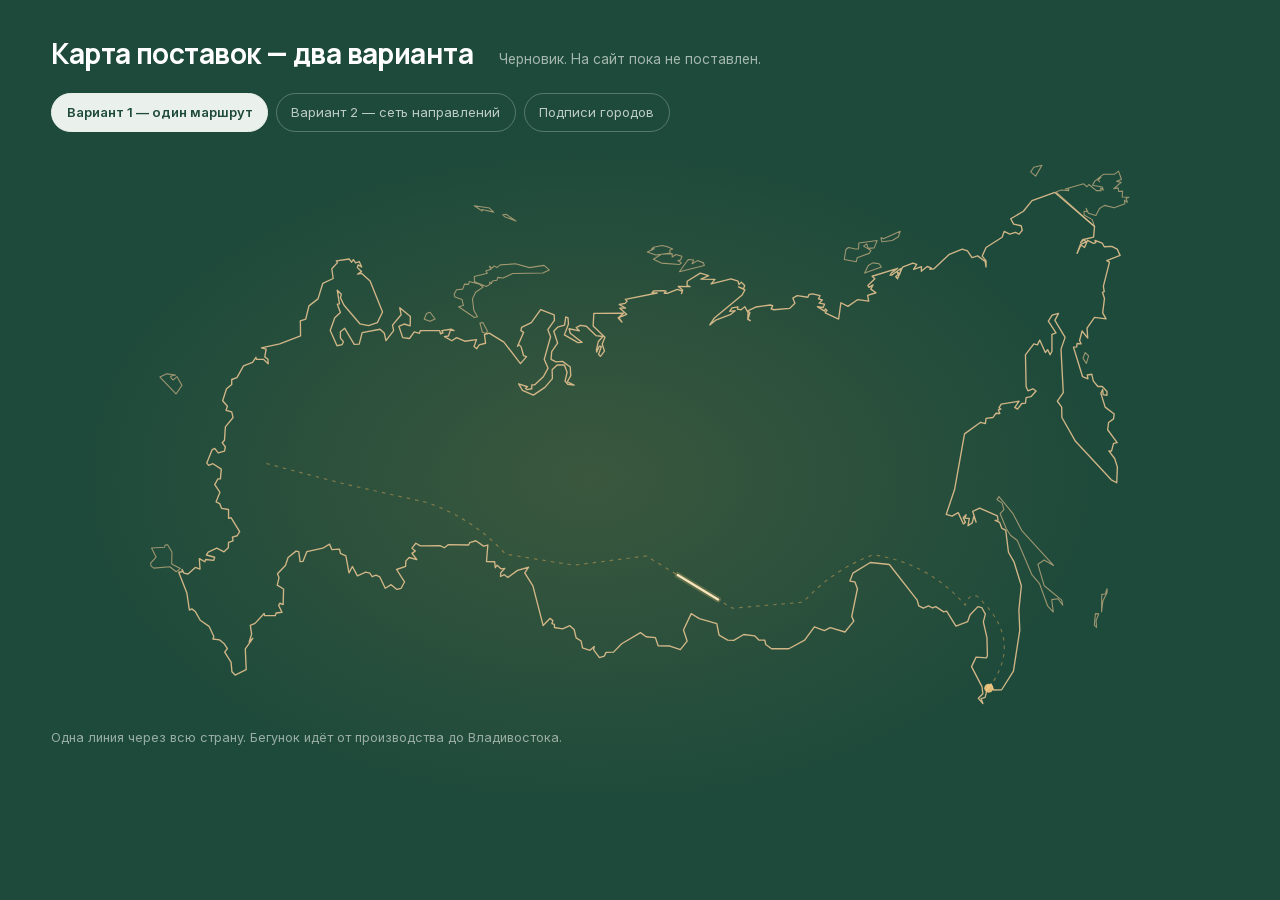
==== map-demo.html @ a29f20d3 "Черновик карты поставок и акцент на цифрах в блоке преимуществ Карта: отдельная страница map-demo.ht" ====
<!doctype html>
<html lang="ru"><head>
<meta charset="utf-8">
<meta name="viewport" content="width=device-width, initial-scale=1">
<title>Карта поставок — варианты</title>
<link rel="icon" href="assets/favicon.svg" type="image/svg+xml">
<meta name="robots" content="noindex">
<link rel="stylesheet" href="css/style.css">
<style>
  body{background:#1E4A3B;color:#EAF0EC}
  .demo{padding:clamp(1.4rem,3vw,2.6rem) 0}
  .demo__head{display:flex;align-items:baseline;gap:1rem 1.6rem;flex-wrap:wrap;margin-bottom:1.4rem}
  .demo__head h1{color:#fff;font-size:clamp(1.3rem,1.1rem + .8vw,1.8rem)}
  .demo__head p{margin:0;font-size:.86rem;color:rgba(234,240,236,.66)}
  .sw{display:flex;gap:.5rem;flex-wrap:wrap;margin:0 0 1.2rem}
  .sw button{font:inherit;font-size:.82rem;padding:.5rem .9rem;border-radius:999px;cursor:pointer;
    background:transparent;color:rgba(234,240,236,.78);border:1px solid rgba(234,240,236,.28)}
  .sw button[aria-pressed="true"]{background:#EAF0EC;color:#1E4A3B;border-color:#EAF0EC;font-weight:600}
  .stage{position:relative;margin:0 0 2.4rem}
  .stage::before{content:"";position:absolute;inset:-8% -4%;pointer-events:none;
    background:radial-gradient(56% 66% at 46% 54%,rgba(233,169,77,.14),transparent 72%)}
  .stage svg{position:relative;width:100%;height:auto;display:block;overflow:visible}
  .cap{margin:.7rem 0 0;font-size:.8rem;color:rgba(234,240,236,.6)}

  .map{fill:none;stroke:#EFC894;stroke-width:1.35;opacity:.85;stroke-linejoin:round;
    vector-effect:non-scaling-stroke}
  .map--isl{stroke-width:1.1;opacity:.6}
  .rt{fill:none;stroke:#EFB35C;stroke-width:1.2;opacity:.42;stroke-dasharray:3.5 5;
    vector-effect:non-scaling-stroke}
  .nd{fill:#F3C87E;opacity:.9}
  .lb{fill:rgba(234,240,236,.62);font:400 7px var(--body);letter-spacing:.02em}
  .stage:not(.is-lab) .lb{display:none}

  /* бегунок: яркий отрезок пробегает по маршруту */
  .flow{fill:none;stroke:#FFEBC2;stroke-width:2.4;stroke-linecap:round;vector-effect:non-scaling-stroke;
    stroke-dasharray:var(--seg,40) var(--rest,3000);stroke-dashoffset:var(--len,3000);opacity:.95}
  .flow--glow{stroke:#F5C877;stroke-width:6;opacity:.22}
  @media (prefers-reduced-motion:no-preference){
    .flow{animation:run var(--dur,7s) linear calc(var(--i,0) * .55s) infinite}
  }
  @keyframes run{to{stroke-dashoffset:calc(var(--len,3000) * -1)}}
</style>
</head><body>
<main class="wrap demo">
  <div class="demo__head">
    <h1>Карта поставок — два варианта</h1>
    <p>Черновик. На сайт пока не поставлен.</p>
  </div>
  <div class="sw">
    <button type="button" data-v="a" aria-pressed="true">Вариант 1 — один маршрут</button>
    <button type="button" data-v="b" aria-pressed="false">Вариант 2 — сеть направлений</button>
    <button type="button" data-lab aria-pressed="false">Подписи городов</button>
  </div>

  <div class="stage" id="stageA">
    <svg viewBox="0 0 520 250" aria-label="Маршрут поставки от производства до Владивостока">
      <path class="map map--main" d="M411.5 244.0 409.5 241.7 411.5 239.7 411.1 236.5 406.5 227.7 408.5 223.5 413.1 223.8 413.5 222.9 413.3 214.9 411.7 207.9 412.6 204.5 411.0 201.6 409.3 201.2 405.8 204.9 404.8 207.8 399.6 209.8 395.5 203.2 394.2 203.5 390.7 201.2 389.3 201.8 387.5 200.9 385.2 201.9 383.2 200.9 382.5 198.3 370.2 182.6 361.8 181.7 354.1 186.4 352.8 189.9 355.0 190.3 356.1 193.3 353.6 205.5 354.5 207.6 350.6 212.4 344.1 210.5 341.5 211.8 337.1 210.1 332.8 216.0 325.8 219.8 318.2 219.8 315.6 217.9 315.2 216.0 312.7 216.0 310.7 214.1 305.9 213.5 301.5 216.1 298.8 216.0 295.0 213.8 294.0 208.7 286.3 206.5 282.7 204.3 279.3 211.5 280.9 216.4 277.9 220.2 273.3 218.6 268.1 218.5 266.9 214.9 262.8 214.5 260.3 212.7 252.0 217.6 248.4 221.3 245.1 221.4 244.3 223.1 242.2 223.7 239.6 220.3 239.9 218.8 238.0 220.5 234.7 219.4 234.1 216.4 231.9 215.0 231.0 211.3 229.1 209.6 225.9 211.0 222.3 210.4 222.3 209.0 221.2 208.7 221.6 207.3 220.3 206.4 217.3 209.5 212.8 192.0 209.2 186.3 210.9 183.8 206.0 185.2 201.7 188.3 200.2 187.1 198.5 187.9 198.6 186.2 200.4 184.3 198.7 184.5 197.0 182.9 196.2 184.0 195.9 181.4 192.3 181.3 192.9 174.0 191.0 174.5 187.6 172.1 184.9 172.9 184.4 174.0 175.5 173.8 173.7 175.2 171.8 174.3 163.1 174.4 161.1 173.2 159.4 175.4 160.9 176.6 159.4 177.7 161.5 180.4 158.2 179.5 156.7 181.0 156.6 183.4 152.6 184.8 156.1 190.3 154.6 193.1 152.7 193.6 150.2 191.5 147.6 193.1 145.2 188.1 143.5 187.3 141.8 188.0 140.8 186.4 139.0 186.0 135.3 187.6 133.1 183.5 131.6 186.3 130.2 178.8 127.8 177.7 127.4 175.8 124.0 176.0 123.0 173.6 120.0 175.4 113.0 176.9 111.3 181.2 110.0 181.3 109.4 176.9 108.2 176.7 104.7 179.5 103.5 183.0 100.0 186.7 100.7 188.4 99.9 191.7 102.7 193.4 102.5 200.3 101.1 199.7 100.5 200.6 102.0 203.7 99.4 204.0 99.0 205.2 94.3 205.1 94.1 204.2 90.1 208.6 88.0 209.5 88.6 213.3 87.5 216.8 89.1 215.2 85.8 219.9 86.2 229.0 81.3 231.4 79.9 230.0 79.5 225.7 76.7 221.3 77.9 219.7 76.5 217.6 74.5 215.9 71.5 215.5 71.9 214.4 69.8 209.9 65.9 207.2 63.8 203.5 62.2 202.2 61.1 202.7 60.0 195.2 56.4 186.0 57.9 185.8 57.9 184.8 58.7 186.4 60.5 186.8 63.7 183.9 65.8 184.6 65.5 180.0 67.9 181.4 68.3 180.4 71.8 180.8 72.3 179.4 68.6 178.4 69.4 177.1 73.2 175.4 76.4 177.0 78.3 175.2 78.4 172.8 80.4 172.2 80.1 170.5 82.2 169.9 83.3 168.1 79.5 161.9 78.4 162.2 78.4 158.3 75.3 157.8 74.5 155.7 72.9 154.9 74.6 150.7 72.3 147.3 73.7 144.8 74.8 144.8 75.2 140.5 71.5 138.1 69.6 138.8 68.8 137.8 71.1 132.0 72.3 131.3 73.8 133.3 76.6 132.5 77.0 130.7 75.6 128.8 76.6 127.7 77.0 121.8 80.4 117.7 79.8 115.2 77.3 114.5 77.9 112.7 75.8 110.3 77.5 105.0 79.8 103.1 79.8 100.9 82.1 100.1 85.0 94.9 89.0 93.3 90.5 91.1 90.7 92.0 93.8 92.0 95.9 94.0 95.8 92.0 94.4 90.9 95.0 87.5 92.9 86.9 101.0 85.2 110.2 81.6 110.1 75.0 112.5 74.2 113.9 68.4 117.9 65.3 120.0 58.5 124.6 56.3 124.0 52.0 126.5 49.3 126.0 48.5 131.7 47.7 132.7 49.1 133.5 48.0 134.5 49.4 136.1 48.8 137.2 51.2 135.6 50.3 135.3 51.5 137.1 53.2 135.3 54.4 137.1 54.0 140.9 57.4 146.4 71.1 144.1 75.8 140.2 77.1 136.4 76.3 129.4 68.1 127.8 64.8 128.2 63.3 126.4 61.5 127.4 67.5 126.4 67.6 127.8 71.3 125.3 73.6 123.3 79.3 126.3 86.0 128.6 85.5 129.1 84.2 127.8 82.6 127.8 79.8 129.7 78.3 133.9 85.4 136.1 85.3 137.4 80.2 145.3 78.7 147.2 80.5 147.9 83.7 151.3 79.3 150.8 76.9 154.6 72.3 154.0 69.2 158.7 73.1 158.6 77.2 155.9 76.4 153.6 77.4 155.3 82.4 158.3 82.8 160.4 79.9 162.7 80.5 163.1 79.3 171.6 79.3 172.0 80.7 173.1 80.3 172.6 79.3 176.6 78.7 178.0 79.3 176.4 79.1 175.5 81.7 173.7 82.0 177.0 83.8 179.1 82.4 182.7 84.0 187.9 83.3 186.8 86.3 188.0 87.3 189.1 85.6 191.9 84.9 191.4 81.1 193.5 80.4 200.0 84.4 207.3 93.9 210.0 90.8 208.7 90.4 207.6 86.5 206.6 85.5 206.0 86.2 208.7 80.1 207.5 79.3 207.8 77.9 212.1 75.8 216.2 70.0 222.2 72.4 222.3 74.8 219.4 78.9 220.6 82.0 217.8 92.0 219.5 95.9 217.4 99.7 213.5 103.3 212.3 103.3 212.3 105.0 210.2 105.4 209.5 104.8 210.4 104.1 206.5 102.8 208.2 105.7 213.0 107.8 218.1 104.4 221.4 100.5 221.3 96.6 223.5 94.5 226.7 94.5 227.9 97.7 227.0 101.6 228.2 103.0 231.0 103.4 228.0 101.9 229.5 99.2 229.3 95.4 225.9 92.9 223.0 93.1 220.8 92.0 221.1 88.6 223.7 84.8 222.0 79.6 223.7 77.8 226.8 76.9 227.3 73.3 228.3 73.7 228.5 76.4 226.7 81.2 232.7 84.6 234.5 84.5 229.3 80.5 228.8 78.5 233.3 79.4 231.9 78.0 233.8 77.0 236.4 77.4 240.6 81.5 243.7 81.9 241.7 84.1 240.9 87.6 240.9 88.8 242.1 86.2 243.0 86.3 241.8 89.9 242.6 90.7 244.4 88.4 243.4 85.2 244.6 82.2 239.4 77.3 239.7 71.7 252.8 71.6 250.4 73.7 252.1 75.5 250.7 73.6 254.2 72.1 251.2 69.4 253.7 69.4 250.9 67.8 253.5 67.3 254.4 66.3 253.6 65.5 267.7 62.7 265.4 62.6 266.1 61.8 270.6 61.7 271.6 61.9 270.8 62.8 272.4 62.8 276.6 61.1 278.8 61.9 278.4 63.0 278.9 61.4 277.0 59.8 282.2 59.9 280.9 59.4 280.9 57.5 286.7 53.9 290.4 55.0 287.0 56.6 293.2 56.7 291.5 58.7 300.3 56.5 303.4 57.5 303.8 59.0 304.8 57.9 306.3 59.4 305.8 60.9 303.6 60.0 306.4 61.3 305.2 63.6 292.8 73.9 290.9 76.8 293.5 74.7 300.2 72.1 302.1 70.5 299.7 70.8 300.7 69.3 303.3 68.8 303.1 69.8 304.7 70.1 306.4 68.8 307.8 71.4 307.7 74.4 308.8 74.9 307.8 74.2 308.6 71.3 307.7 70.6 311.2 68.9 317.6 68.0 318.7 68.3 318.0 69.7 319.2 70.1 326.2 69.5 328.5 67.2 327.6 65.0 329.5 63.9 334.2 64.6 334.8 63.3 336.3 63.1 339.6 63.9 338.9 65.3 340.6 65.8 339.2 67.2 341.6 67.6 341.0 69.1 338.4 68.7 341.6 70.7 341.9 69.7 342.7 70.4 341.9 71.5 347.8 74.2 348.8 67.0 351.9 68.6 356.3 65.6 361.1 66.3 360.6 63.8 364.3 62.6 362.0 61.0 363.0 59.1 361.2 60.2 360.7 59.4 363.8 56.4 362.6 55.3 373.9 51.8 371.3 53.7 370.5 54.8 371.2 54.9 375.3 51.9 374.9 54.2 373.5 53.3 374.2 54.6 373.0 55.4 373.8 56.4 376.0 51.3 380.6 49.5 382.3 50.1 380.9 52.3 384.4 51.1 384.3 53.1 386.9 51.0 388.6 51.6 388.1 52.2 389.9 52.0 396.7 45.6 402.4 43.3 404.7 44.1 406.7 47.1 409.2 46.3 412.5 48.8 412.9 51.2 412.9 48.5 411.2 46.4 412.9 42.6 420.0 38.1 420.9 35.5 423.4 36.7 425.8 35.9 427.5 36.7 428.9 35.0 428.4 33.0 425.1 32.3 423.8 29.9 429.4 26.6 433.2 21.9 443.3 18.3 460.8 33.3 460.4 38.0 455.5 39.2 454.7 40.4 456.1 39.2 457.1 40.1 454.6 41.2 453.1 45.2 454.8 41.5 456.4 42.6 457.7 39.5 460.4 40.8 461.4 40.5 461.0 39.5 464.2 40.7 465.1 42.3 468.4 42.1 470.8 43.3 472.1 46.1 466.2 48.4 467.4 49.1 464.7 59.8 465.1 62.1 464.3 62.4 465.2 65.1 464.4 71.5 465.9 74.1 460.8 73.5 457.5 78.2 457.8 82.6 455.3 79.5 454.2 83.7 454.9 85.2 453.1 85.0 452.9 86.5 451.5 86.6 455.5 99.6 457.9 100.6 457.6 98.9 459.6 98.6 460.3 101.6 462.3 104.0 464.2 104.0 466.3 106.2 466.3 107.9 464.6 107.6 464.4 105.3 463.6 107.0 465.5 113.1 469.5 116.1 469.2 118.3 467.0 119.9 466.6 123.1 470.8 128.8 469.2 129.1 468.3 132.5 467.1 132.4 469.7 135.8 470.9 139.6 470.6 146.5 468.2 145.2 452.4 128.2 446.4 117.7 446.3 113.1 444.4 110.5 447.0 106.7 446.0 87.5 447.8 82.3 443.3 74.8 444.9 71.7 442.1 72.5 440.4 75.1 443.8 80.3 442.0 81.0 442.0 88.4 441.2 90.0 440.1 87.7 439.1 89.0 436.6 83.5 435.6 85.6 434.0 85.2 430.3 90.0 430.6 104.1 431.4 105.9 433.6 105.0 435.0 106.0 432.7 108.5 430.6 108.9 430.3 111.3 428.7 111.5 426.8 114.0 425.6 113.2 427.5 110.5 419.6 111.8 418.6 113.4 419.4 114.0 418.3 114.3 419.0 115.9 417.3 115.8 415.9 117.7 412.9 118.1 412.6 120.4 410.5 119.8 403.4 124.9 399.0 149.5 395.3 160.5 397.9 161.2 400.6 159.7 402.9 164.7 403.8 164.0 402.8 161.9 404.1 160.6 403.6 162.1 405.5 162.3 404.9 165.5 406.8 164.2 407.5 161.3 408.5 163.9 407.0 159.1 410.1 157.7 417.9 161.1 418.2 163.0 416.9 163.1 418.9 164.0 419.8 166.5 421.6 167.5 422.8 177.2 425.2 181.3 428.5 192.0 427.4 202.7 427.8 211.6 425.0 229.7 419.8 237.9 416.2 238.0 415.1 235.3 414.0 237.3 413.8 235.9 412.5 241.3 410.7 241.8Z"/>
      <path class="map map--isl" d="M418.6 152.6 424.7 160.0 428.8 167.8 442.7 183.0 438.6 180.6 435.8 182.5 438.6 192.0 446.3 198.3 446.8 200.6 444.7 197.7 441.9 198.1 442.6 203.6 440.1 200.9 436.5 191.0 433.2 187.2 426.7 172.0 423.7 169.7 421.8 166.7 419.1 160.1 420.8 158.4 420.0 155.5 417.7 153.9ZM443.8 18.1 446.0 17.2 449.4 17.5 449.4 16.7 447.9 16.8 456.0 14.5 457.5 15.8 458.3 14.8 461.6 17.5 463.7 17.5 463.5 16.4 464.7 17.2 464.2 15.9 459.9 15.1 461.0 13.2 462.1 12.5 463.0 13.5 462.4 12.8 463.6 11.6 462.3 12.2 464.7 10.3 469.7 10.2 471.4 8.9 472.7 12.5 470.6 13.4 472.6 13.8 469.3 16.6 471.2 16.3 471.5 17.9 473.2 17.7 473.0 20.3 476.0 20.4 474.7 21.0 475.3 22.6 474.0 21.8 474.2 23.3 469.5 25.1 465.2 24.0 463.0 25.4 461.4 28.5 458.1 27.5 457.1 25.3 457.5 26.8 456.2 26.6 456.2 28.3 459.8 30.3 460.8 33.3ZM217.2 53.9 203.9 54.1 199.6 56.1 197.3 55.8 196.9 57.1 194.9 57.4 194.5 58.5 193.7 57.9 193.8 58.9 192.2 59.8 187.0 57.7 186.9 55.4 192.7 54.0 192.0 53.0 194.3 52.2 193.6 50.9 194.7 51.7 195.6 50.8 197.0 51.4 198.4 50.3 205.1 49.8 211.3 51.5 217.7 50.5 220.0 52.5ZM188.9 58.7 190.8 60.1 187.5 62.4 186.1 65.3 186.7 70.3 188.3 73.2 187.0 73.5 180.0 68.8 182.1 68.2 181.5 65.6 178.4 64.5 178.0 63.3 179.1 61.3 181.8 61.0 182.6 58.8 184.4 58.9 184.7 57.6ZM50.4 174.0 51.5 173.9 53.4 177.1 53.3 182.4 57.1 184.4 55.3 185.8 52.5 183.6 45.4 184.2 44.1 183.2 44.0 182.0 46.4 179.3 44.4 175.3 50.1 175.0ZM354.9 43.2 356.6 43.3 356.7 40.6 364.8 39.5 363.5 42.8 360.9 43.0 360.2 41.0 358.8 42.0 362.1 43.9 361.3 45.2 356.0 47.1 355.6 48.9 350.3 47.9 351.0 43.5 352.1 42.6ZM55.0 98.9 52.8 99.5 53.2 100.5 54.0 101.1 55.6 99.6 57.8 103.5 55.2 107.3 48.1 99.8 51.1 98.4ZM274.3 45.3 274.3 46.8 275.9 45.7 278.6 46.5 278.0 48.2 276.8 48.4 278.4 49.4 277.6 50.1 269.5 49.5 266.0 47.8 269.5 45.6ZM283.8 48.1 283.1 49.8 285.5 48.4 288.1 49.4 288.5 50.6 277.5 53.3 281.4 47.9ZM272.2 42.3 274.5 43.3 273.2 43.8 273.4 45.1 267.1 45.9 263.3 44.6 266.4 43.2 265.2 43.2 266.1 42.5 269.8 41.7ZM466.4 194.9 464.5 198.7 463.9 203.5 464.0 195.8 465.6 195.6 466.3 193.3ZM367.6 38.7 375.0 35.4 374.2 37.9 371.5 39.5 366.9 40.1 366.5 38.3ZM362.9 49.4 365.7 49.8 366.7 51.2 359.3 53.9 360.9 50.6ZM193.6 25.2 195.5 27.0 190.4 25.8 190.4 26.5 186.9 24.2ZM434.0 7.2 437.6 6.3 434.8 11.1 432.6 9.2ZM200.9 27.9 205.3 30.9 200.3 29.0 199.5 28.2ZM169.6 74.2 167.4 75.2 164.8 74.3 165.8 71.8 167.4 71.2ZM192.7 79.5 192.3 80.6 190.5 80.0 189.4 76.0 190.7 75.7ZM461.2 204.3 462.7 204.4 461.5 207.2 461.7 210.4 460.7 209.4ZM457.2 93.8 455.7 91.5 456.7 89.0 458.2 90.5Z"/>
      <path class="rt" d="M95.1 138.0 Q112.5 142.6 129.9 147.1 Q147.7 151.1 165.5 155.1 Q186.1 161.9 200.7 178.0 Q215.8 180.5 230.9 182.9 Q246.8 180.9 262.8 178.8 Q281.9 190.4 300.9 201.9 Q316.6 200.6 332.2 199.2 Q345.1 185.0 363.0 178.3 Q387.4 181.9 403.7 200.5 Q406.7 192.5 411.7 199.4 Q428.9 217.3 414.1 237.2"/>
      <path class="flow flow--glow" d="M95.1 138.0 Q112.5 142.6 129.9 147.1 Q147.7 151.1 165.5 155.1 Q186.1 161.9 200.7 178.0 Q215.8 180.5 230.9 182.9 Q246.8 180.9 262.8 178.8 Q281.9 190.4 300.9 201.9 Q316.6 200.6 332.2 199.2 Q345.1 185.0 363.0 178.3 Q387.4 181.9 403.7 200.5 Q406.7 192.5 411.7 199.4 Q428.9 217.3 414.1 237.2" style="--i:0"/>
      <path class="flow" d="M95.1 138.0 Q112.5 142.6 129.9 147.1 Q147.7 151.1 165.5 155.1 Q186.1 161.9 200.7 178.0 Q215.8 180.5 230.9 182.9 Q246.8 180.9 262.8 178.8 Q281.9 190.4 300.9 201.9 Q316.6 200.6 332.2 199.2 Q345.1 185.0 363.0 178.3 Q387.4 181.9 403.7 200.5 Q406.7 192.5 411.7 199.4 Q428.9 217.3 414.1 237.2" style="--i:0"/>
      <circle class="nd" cx="414.1" cy="237.2" r="2.0"/>
      <text class="lb" x="100.1" y="133.0">Венёв</text>
      <text class="lb" x="419.1" y="232.2">Владивосток</text>
    </svg>
    <p class="cap">Одна линия через всю страну. Бегунок идёт от производства до Владивостока.</p>
  </div>

  <div class="stage" id="stageB" hidden>
    <svg viewBox="0 0 520 250" aria-label="Сеть направлений поставок по России">
      <path class="map map--main" d="M411.5 244.0 409.5 241.7 411.5 239.7 411.1 236.5 406.5 227.7 408.5 223.5 413.1 223.8 413.5 222.9 413.3 214.9 411.7 207.9 412.6 204.5 411.0 201.6 409.3 201.2 405.8 204.9 404.8 207.8 399.6 209.8 395.5 203.2 394.2 203.5 390.7 201.2 389.3 201.8 387.5 200.9 385.2 201.9 383.2 200.9 382.5 198.3 370.2 182.6 361.8 181.7 354.1 186.4 352.8 189.9 355.0 190.3 356.1 193.3 353.6 205.5 354.5 207.6 350.6 212.4 344.1 210.5 341.5 211.8 337.1 210.1 332.8 216.0 325.8 219.8 318.2 219.8 315.6 217.9 315.2 216.0 312.7 216.0 310.7 214.1 305.9 213.5 301.5 216.1 298.8 216.0 295.0 213.8 294.0 208.7 286.3 206.5 282.7 204.3 279.3 211.5 280.9 216.4 277.9 220.2 273.3 218.6 268.1 218.5 266.9 214.9 262.8 214.5 260.3 212.7 252.0 217.6 248.4 221.3 245.1 221.4 244.3 223.1 242.2 223.7 239.6 220.3 239.9 218.8 238.0 220.5 234.7 219.4 234.1 216.4 231.9 215.0 231.0 211.3 229.1 209.6 225.9 211.0 222.3 210.4 222.3 209.0 221.2 208.7 221.6 207.3 220.3 206.4 217.3 209.5 212.8 192.0 209.2 186.3 210.9 183.8 206.0 185.2 201.7 188.3 200.2 187.1 198.5 187.9 198.6 186.2 200.4 184.3 198.7 184.5 197.0 182.9 196.2 184.0 195.9 181.4 192.3 181.3 192.9 174.0 191.0 174.5 187.6 172.1 184.9 172.9 184.4 174.0 175.5 173.8 173.7 175.2 171.8 174.3 163.1 174.4 161.1 173.2 159.4 175.4 160.9 176.6 159.4 177.7 161.5 180.4 158.2 179.5 156.7 181.0 156.6 183.4 152.6 184.8 156.1 190.3 154.6 193.1 152.7 193.6 150.2 191.5 147.6 193.1 145.2 188.1 143.5 187.3 141.8 188.0 140.8 186.4 139.0 186.0 135.3 187.6 133.1 183.5 131.6 186.3 130.2 178.8 127.8 177.7 127.4 175.8 124.0 176.0 123.0 173.6 120.0 175.4 113.0 176.9 111.3 181.2 110.0 181.3 109.4 176.9 108.2 176.7 104.7 179.5 103.5 183.0 100.0 186.7 100.7 188.4 99.9 191.7 102.7 193.4 102.5 200.3 101.1 199.7 100.5 200.6 102.0 203.7 99.4 204.0 99.0 205.2 94.3 205.1 94.1 204.2 90.1 208.6 88.0 209.5 88.6 213.3 87.5 216.8 89.1 215.2 85.8 219.9 86.2 229.0 81.3 231.4 79.9 230.0 79.5 225.7 76.7 221.3 77.9 219.7 76.5 217.6 74.5 215.9 71.5 215.5 71.9 214.4 69.8 209.9 65.9 207.2 63.8 203.5 62.2 202.2 61.1 202.7 60.0 195.2 56.4 186.0 57.9 185.8 57.9 184.8 58.7 186.4 60.5 186.8 63.7 183.9 65.8 184.6 65.5 180.0 67.9 181.4 68.3 180.4 71.8 180.8 72.3 179.4 68.6 178.4 69.4 177.1 73.2 175.4 76.4 177.0 78.3 175.2 78.4 172.8 80.4 172.2 80.1 170.5 82.2 169.9 83.3 168.1 79.5 161.9 78.4 162.2 78.4 158.3 75.3 157.8 74.5 155.7 72.9 154.9 74.6 150.7 72.3 147.3 73.7 144.8 74.8 144.8 75.2 140.5 71.5 138.1 69.6 138.8 68.8 137.8 71.1 132.0 72.3 131.3 73.8 133.3 76.6 132.5 77.0 130.7 75.6 128.8 76.6 127.7 77.0 121.8 80.4 117.7 79.8 115.2 77.3 114.5 77.9 112.7 75.8 110.3 77.5 105.0 79.8 103.1 79.8 100.9 82.1 100.1 85.0 94.9 89.0 93.3 90.5 91.1 90.7 92.0 93.8 92.0 95.9 94.0 95.8 92.0 94.4 90.9 95.0 87.5 92.9 86.9 101.0 85.2 110.2 81.6 110.1 75.0 112.5 74.2 113.9 68.4 117.9 65.3 120.0 58.5 124.6 56.3 124.0 52.0 126.5 49.3 126.0 48.5 131.7 47.7 132.7 49.1 133.5 48.0 134.5 49.4 136.1 48.8 137.2 51.2 135.6 50.3 135.3 51.5 137.1 53.2 135.3 54.4 137.1 54.0 140.9 57.4 146.4 71.1 144.1 75.8 140.2 77.1 136.4 76.3 129.4 68.1 127.8 64.8 128.2 63.3 126.4 61.5 127.4 67.5 126.4 67.6 127.8 71.3 125.3 73.6 123.3 79.3 126.3 86.0 128.6 85.5 129.1 84.2 127.8 82.6 127.8 79.8 129.7 78.3 133.9 85.4 136.1 85.3 137.4 80.2 145.3 78.7 147.2 80.5 147.9 83.7 151.3 79.3 150.8 76.9 154.6 72.3 154.0 69.2 158.7 73.1 158.6 77.2 155.9 76.4 153.6 77.4 155.3 82.4 158.3 82.8 160.4 79.9 162.7 80.5 163.1 79.3 171.6 79.3 172.0 80.7 173.1 80.3 172.6 79.3 176.6 78.7 178.0 79.3 176.4 79.1 175.5 81.7 173.7 82.0 177.0 83.8 179.1 82.4 182.7 84.0 187.9 83.3 186.8 86.3 188.0 87.3 189.1 85.6 191.9 84.9 191.4 81.1 193.5 80.4 200.0 84.4 207.3 93.9 210.0 90.8 208.7 90.4 207.6 86.5 206.6 85.5 206.0 86.2 208.7 80.1 207.5 79.3 207.8 77.9 212.1 75.8 216.2 70.0 222.2 72.4 222.3 74.8 219.4 78.9 220.6 82.0 217.8 92.0 219.5 95.9 217.4 99.7 213.5 103.3 212.3 103.3 212.3 105.0 210.2 105.4 209.5 104.8 210.4 104.1 206.5 102.8 208.2 105.7 213.0 107.8 218.1 104.4 221.4 100.5 221.3 96.6 223.5 94.5 226.7 94.5 227.9 97.7 227.0 101.6 228.2 103.0 231.0 103.4 228.0 101.9 229.5 99.2 229.3 95.4 225.9 92.9 223.0 93.1 220.8 92.0 221.1 88.6 223.7 84.8 222.0 79.6 223.7 77.8 226.8 76.9 227.3 73.3 228.3 73.7 228.5 76.4 226.7 81.2 232.7 84.6 234.5 84.5 229.3 80.5 228.8 78.5 233.3 79.4 231.9 78.0 233.8 77.0 236.4 77.4 240.6 81.5 243.7 81.9 241.7 84.1 240.9 87.6 240.9 88.8 242.1 86.2 243.0 86.3 241.8 89.9 242.6 90.7 244.4 88.4 243.4 85.2 244.6 82.2 239.4 77.3 239.7 71.7 252.8 71.6 250.4 73.7 252.1 75.5 250.7 73.6 254.2 72.1 251.2 69.4 253.7 69.4 250.9 67.8 253.5 67.3 254.4 66.3 253.6 65.5 267.7 62.7 265.4 62.6 266.1 61.8 270.6 61.7 271.6 61.9 270.8 62.8 272.4 62.8 276.6 61.1 278.8 61.9 278.4 63.0 278.9 61.4 277.0 59.8 282.2 59.9 280.9 59.4 280.9 57.5 286.7 53.9 290.4 55.0 287.0 56.6 293.2 56.7 291.5 58.7 300.3 56.5 303.4 57.5 303.8 59.0 304.8 57.9 306.3 59.4 305.8 60.9 303.6 60.0 306.4 61.3 305.2 63.6 292.8 73.9 290.9 76.8 293.5 74.7 300.2 72.1 302.1 70.5 299.7 70.8 300.7 69.3 303.3 68.8 303.1 69.8 304.7 70.1 306.4 68.8 307.8 71.4 307.7 74.4 308.8 74.9 307.8 74.2 308.6 71.3 307.7 70.6 311.2 68.9 317.6 68.0 318.7 68.3 318.0 69.7 319.2 70.1 326.2 69.5 328.5 67.2 327.6 65.0 329.5 63.9 334.2 64.6 334.8 63.3 336.3 63.1 339.6 63.9 338.9 65.3 340.6 65.8 339.2 67.2 341.6 67.6 341.0 69.1 338.4 68.7 341.6 70.7 341.9 69.7 342.7 70.4 341.9 71.5 347.8 74.2 348.8 67.0 351.9 68.6 356.3 65.6 361.1 66.3 360.6 63.8 364.3 62.6 362.0 61.0 363.0 59.1 361.2 60.2 360.7 59.4 363.8 56.4 362.6 55.3 373.9 51.8 371.3 53.7 370.5 54.8 371.2 54.9 375.3 51.9 374.9 54.2 373.5 53.3 374.2 54.6 373.0 55.4 373.8 56.4 376.0 51.3 380.6 49.5 382.3 50.1 380.9 52.3 384.4 51.1 384.3 53.1 386.9 51.0 388.6 51.6 388.1 52.2 389.9 52.0 396.7 45.6 402.4 43.3 404.7 44.1 406.7 47.1 409.2 46.3 412.5 48.8 412.9 51.2 412.9 48.5 411.2 46.4 412.9 42.6 420.0 38.1 420.9 35.5 423.4 36.7 425.8 35.9 427.5 36.7 428.9 35.0 428.4 33.0 425.1 32.3 423.8 29.9 429.4 26.6 433.2 21.9 443.3 18.3 460.8 33.3 460.4 38.0 455.5 39.2 454.7 40.4 456.1 39.2 457.1 40.1 454.6 41.2 453.1 45.2 454.8 41.5 456.4 42.6 457.7 39.5 460.4 40.8 461.4 40.5 461.0 39.5 464.2 40.7 465.1 42.3 468.4 42.1 470.8 43.3 472.1 46.1 466.2 48.4 467.4 49.1 464.7 59.8 465.1 62.1 464.3 62.4 465.2 65.1 464.4 71.5 465.9 74.1 460.8 73.5 457.5 78.2 457.8 82.6 455.3 79.5 454.2 83.7 454.9 85.2 453.1 85.0 452.9 86.5 451.5 86.6 455.5 99.6 457.9 100.6 457.6 98.9 459.6 98.6 460.3 101.6 462.3 104.0 464.2 104.0 466.3 106.2 466.3 107.9 464.6 107.6 464.4 105.3 463.6 107.0 465.5 113.1 469.5 116.1 469.2 118.3 467.0 119.9 466.6 123.1 470.8 128.8 469.2 129.1 468.3 132.5 467.1 132.4 469.7 135.8 470.9 139.6 470.6 146.5 468.2 145.2 452.4 128.2 446.4 117.7 446.3 113.1 444.4 110.5 447.0 106.7 446.0 87.5 447.8 82.3 443.3 74.8 444.9 71.7 442.1 72.5 440.4 75.1 443.8 80.3 442.0 81.0 442.0 88.4 441.2 90.0 440.1 87.7 439.1 89.0 436.6 83.5 435.6 85.6 434.0 85.2 430.3 90.0 430.6 104.1 431.4 105.9 433.6 105.0 435.0 106.0 432.7 108.5 430.6 108.9 430.3 111.3 428.7 111.5 426.8 114.0 425.6 113.2 427.5 110.5 419.6 111.8 418.6 113.4 419.4 114.0 418.3 114.3 419.0 115.9 417.3 115.8 415.9 117.7 412.9 118.1 412.6 120.4 410.5 119.8 403.4 124.9 399.0 149.5 395.3 160.5 397.9 161.2 400.6 159.7 402.9 164.7 403.8 164.0 402.8 161.9 404.1 160.6 403.6 162.1 405.5 162.3 404.9 165.5 406.8 164.2 407.5 161.3 408.5 163.9 407.0 159.1 410.1 157.7 417.9 161.1 418.2 163.0 416.9 163.1 418.9 164.0 419.8 166.5 421.6 167.5 422.8 177.2 425.2 181.3 428.5 192.0 427.4 202.7 427.8 211.6 425.0 229.7 419.8 237.9 416.2 238.0 415.1 235.3 414.0 237.3 413.8 235.9 412.5 241.3 410.7 241.8Z"/>
      <path class="map map--isl" d="M418.6 152.6 424.7 160.0 428.8 167.8 442.7 183.0 438.6 180.6 435.8 182.5 438.6 192.0 446.3 198.3 446.8 200.6 444.7 197.7 441.9 198.1 442.6 203.6 440.1 200.9 436.5 191.0 433.2 187.2 426.7 172.0 423.7 169.7 421.8 166.7 419.1 160.1 420.8 158.4 420.0 155.5 417.7 153.9ZM443.8 18.1 446.0 17.2 449.4 17.5 449.4 16.7 447.9 16.8 456.0 14.5 457.5 15.8 458.3 14.8 461.6 17.5 463.7 17.5 463.5 16.4 464.7 17.2 464.2 15.9 459.9 15.1 461.0 13.2 462.1 12.5 463.0 13.5 462.4 12.8 463.6 11.6 462.3 12.2 464.7 10.3 469.7 10.2 471.4 8.9 472.7 12.5 470.6 13.4 472.6 13.8 469.3 16.6 471.2 16.3 471.5 17.9 473.2 17.7 473.0 20.3 476.0 20.4 474.7 21.0 475.3 22.6 474.0 21.8 474.2 23.3 469.5 25.1 465.2 24.0 463.0 25.4 461.4 28.5 458.1 27.5 457.1 25.3 457.5 26.8 456.2 26.6 456.2 28.3 459.8 30.3 460.8 33.3ZM217.2 53.9 203.9 54.1 199.6 56.1 197.3 55.8 196.9 57.1 194.9 57.4 194.5 58.5 193.7 57.9 193.8 58.9 192.2 59.8 187.0 57.7 186.9 55.4 192.7 54.0 192.0 53.0 194.3 52.2 193.6 50.9 194.7 51.7 195.6 50.8 197.0 51.4 198.4 50.3 205.1 49.8 211.3 51.5 217.7 50.5 220.0 52.5ZM188.9 58.7 190.8 60.1 187.5 62.4 186.1 65.3 186.7 70.3 188.3 73.2 187.0 73.5 180.0 68.8 182.1 68.2 181.5 65.6 178.4 64.5 178.0 63.3 179.1 61.3 181.8 61.0 182.6 58.8 184.4 58.9 184.7 57.6ZM50.4 174.0 51.5 173.9 53.4 177.1 53.3 182.4 57.1 184.4 55.3 185.8 52.5 183.6 45.4 184.2 44.1 183.2 44.0 182.0 46.4 179.3 44.4 175.3 50.1 175.0ZM354.9 43.2 356.6 43.3 356.7 40.6 364.8 39.5 363.5 42.8 360.9 43.0 360.2 41.0 358.8 42.0 362.1 43.9 361.3 45.2 356.0 47.1 355.6 48.9 350.3 47.9 351.0 43.5 352.1 42.6ZM55.0 98.9 52.8 99.5 53.2 100.5 54.0 101.1 55.6 99.6 57.8 103.5 55.2 107.3 48.1 99.8 51.1 98.4ZM274.3 45.3 274.3 46.8 275.9 45.7 278.6 46.5 278.0 48.2 276.8 48.4 278.4 49.4 277.6 50.1 269.5 49.5 266.0 47.8 269.5 45.6ZM283.8 48.1 283.1 49.8 285.5 48.4 288.1 49.4 288.5 50.6 277.5 53.3 281.4 47.9ZM272.2 42.3 274.5 43.3 273.2 43.8 273.4 45.1 267.1 45.9 263.3 44.6 266.4 43.2 265.2 43.2 266.1 42.5 269.8 41.7ZM466.4 194.9 464.5 198.7 463.9 203.5 464.0 195.8 465.6 195.6 466.3 193.3ZM367.6 38.7 375.0 35.4 374.2 37.9 371.5 39.5 366.9 40.1 366.5 38.3ZM362.9 49.4 365.7 49.8 366.7 51.2 359.3 53.9 360.9 50.6ZM193.6 25.2 195.5 27.0 190.4 25.8 190.4 26.5 186.9 24.2ZM434.0 7.2 437.6 6.3 434.8 11.1 432.6 9.2ZM200.9 27.9 205.3 30.9 200.3 29.0 199.5 28.2ZM169.6 74.2 167.4 75.2 164.8 74.3 165.8 71.8 167.4 71.2ZM192.7 79.5 192.3 80.6 190.5 80.0 189.4 76.0 190.7 75.7ZM461.2 204.3 462.7 204.4 461.5 207.2 461.7 210.4 460.7 209.4ZM457.2 93.8 455.7 91.5 456.7 89.0 458.2 90.5Z"/>
      <path class="rt" d="M95.1 138.0 Q112.5 142.6 129.9 147.1 Q147.7 151.1 165.5 155.1 Q186.1 161.9 200.7 178.0 Q215.8 180.5 230.9 182.9 Q246.8 180.9 262.8 178.8 Q281.9 190.4 300.9 201.9 Q316.6 200.6 332.2 199.2 Q345.1 185.0 363.0 178.3 Q387.4 181.9 403.7 200.5 Q406.7 192.5 411.7 199.4 Q428.9 217.3 414.1 237.2"/>
      <path class="rt" d="M95.1 138.0 Q95.7 116.2 96.2 94.3"/>
      <path class="rt" d="M96.2 94.3 Q106.8 108.3 112.3 91.7 Q110.8 65.4 134.9 54.7"/>
      <path class="rt" d="M96.2 94.3 Q116.9 95.9 135.5 86.6"/>
      <path class="rt" d="M95.1 138.0 Q91.6 146.3 88.1 154.6 Q94.6 175.1 73.8 180.7 Q76.0 192.9 63.6 191.5"/>
      <path class="rt" d="M95.1 138.0 Q106.1 137.3 117.2 136.5"/>
      <path class="rt" d="M129.9 147.1 Q127.5 155.5 125.2 163.9"/>
      <path class="rt" d="M129.9 147.1 Q138.4 154.8 146.9 162.6"/>
      <path class="rt" d="M165.5 155.1 Q160.7 149.1 155.9 143.2"/>
      <path class="rt" d="M165.5 155.1 Q164.8 160.7 164.2 166.3"/>
      <path class="rt" d="M200.7 178.0 Q190.6 168.0 180.6 158.0"/>
      <path class="rt" d="M230.9 182.9 Q231.6 188.6 232.4 194.3"/>
      <path class="rt" d="M262.8 178.8 Q252.0 180.4 241.2 181.9"/>
      <path class="rt" d="M262.8 178.8 Q258.3 137.4 253.9 95.9"/>
      <path class="rt" d="M300.9 201.9 Q306.7 202.8 312.5 203.7"/>
      <path class="rt" d="M332.2 199.2 Q347.6 161.4 363.0 123.6"/>
      <path class="flow flow--glow" d="M95.1 138.0 Q112.5 142.6 129.9 147.1 Q147.7 151.1 165.5 155.1 Q186.1 161.9 200.7 178.0 Q215.8 180.5 230.9 182.9 Q246.8 180.9 262.8 178.8 Q281.9 190.4 300.9 201.9 Q316.6 200.6 332.2 199.2 Q345.1 185.0 363.0 178.3 Q387.4 181.9 403.7 200.5 Q406.7 192.5 411.7 199.4 Q428.9 217.3 414.1 237.2" style="--i:0"/>
      <path class="flow" d="M95.1 138.0 Q112.5 142.6 129.9 147.1 Q147.7 151.1 165.5 155.1 Q186.1 161.9 200.7 178.0 Q215.8 180.5 230.9 182.9 Q246.8 180.9 262.8 178.8 Q281.9 190.4 300.9 201.9 Q316.6 200.6 332.2 199.2 Q345.1 185.0 363.0 178.3 Q387.4 181.9 403.7 200.5 Q406.7 192.5 411.7 199.4 Q428.9 217.3 414.1 237.2" style="--i:0"/>
      <path class="flow flow--glow" d="M95.1 138.0 Q95.7 116.2 96.2 94.3" style="--i:1"/>
      <path class="flow" d="M95.1 138.0 Q95.7 116.2 96.2 94.3" style="--i:1"/>
      <path class="flow flow--glow" d="M96.2 94.3 Q106.8 108.3 112.3 91.7 Q110.8 65.4 134.9 54.7" style="--i:2"/>
      <path class="flow" d="M96.2 94.3 Q106.8 108.3 112.3 91.7 Q110.8 65.4 134.9 54.7" style="--i:2"/>
      <path class="flow flow--glow" d="M96.2 94.3 Q116.9 95.9 135.5 86.6" style="--i:3"/>
      <path class="flow" d="M96.2 94.3 Q116.9 95.9 135.5 86.6" style="--i:3"/>
      <path class="flow flow--glow" d="M95.1 138.0 Q91.6 146.3 88.1 154.6 Q94.6 175.1 73.8 180.7 Q76.0 192.9 63.6 191.5" style="--i:4"/>
      <path class="flow" d="M95.1 138.0 Q91.6 146.3 88.1 154.6 Q94.6 175.1 73.8 180.7 Q76.0 192.9 63.6 191.5" style="--i:4"/>
      <path class="flow flow--glow" d="M95.1 138.0 Q106.1 137.3 117.2 136.5" style="--i:5"/>
      <path class="flow" d="M95.1 138.0 Q106.1 137.3 117.2 136.5" style="--i:5"/>
      <path class="flow flow--glow" d="M129.9 147.1 Q127.5 155.5 125.2 163.9" style="--i:6"/>
      <path class="flow" d="M129.9 147.1 Q127.5 155.5 125.2 163.9" style="--i:6"/>
      <path class="flow flow--glow" d="M129.9 147.1 Q138.4 154.8 146.9 162.6" style="--i:7"/>
      <path class="flow" d="M129.9 147.1 Q138.4 154.8 146.9 162.6" style="--i:7"/>
      <path class="flow flow--glow" d="M165.5 155.1 Q160.7 149.1 155.9 143.2" style="--i:8"/>
      <path class="flow" d="M165.5 155.1 Q160.7 149.1 155.9 143.2" style="--i:8"/>
      <path class="flow flow--glow" d="M165.5 155.1 Q164.8 160.7 164.2 166.3" style="--i:9"/>
      <path class="flow" d="M165.5 155.1 Q164.8 160.7 164.2 166.3" style="--i:9"/>
      <path class="flow flow--glow" d="M200.7 178.0 Q190.6 168.0 180.6 158.0" style="--i:10"/>
      <path class="flow" d="M200.7 178.0 Q190.6 168.0 180.6 158.0" style="--i:10"/>
      <path class="flow flow--glow" d="M230.9 182.9 Q231.6 188.6 232.4 194.3" style="--i:11"/>
      <path class="flow" d="M230.9 182.9 Q231.6 188.6 232.4 194.3" style="--i:11"/>
      <path class="flow flow--glow" d="M262.8 178.8 Q252.0 180.4 241.2 181.9" style="--i:12"/>
      <path class="flow" d="M262.8 178.8 Q252.0 180.4 241.2 181.9" style="--i:12"/>
      <path class="flow flow--glow" d="M262.8 178.8 Q258.3 137.4 253.9 95.9" style="--i:13"/>
      <path class="flow" d="M262.8 178.8 Q258.3 137.4 253.9 95.9" style="--i:13"/>
      <path class="flow flow--glow" d="M300.9 201.9 Q306.7 202.8 312.5 203.7" style="--i:14"/>
      <path class="flow" d="M300.9 201.9 Q306.7 202.8 312.5 203.7" style="--i:14"/>
      <path class="flow flow--glow" d="M332.2 199.2 Q347.6 161.4 363.0 123.6" style="--i:15"/>
      <path class="flow" d="M332.2 199.2 Q347.6 161.4 363.0 123.6" style="--i:15"/>
      <circle class="nd" cx="135.5" cy="86.6" r="2.0"/>
      <circle class="nd" cx="232.4" cy="194.3" r="2.0"/>
      <circle class="nd" cx="414.1" cy="237.2" r="2.0"/>
      <circle class="nd" cx="241.2" cy="181.9" r="2.0"/>
      <circle class="nd" cx="63.6" cy="191.5" r="2.0"/>
      <circle class="nd" cx="134.9" cy="54.7" r="2.0"/>
      <circle class="nd" cx="117.2" cy="136.5" r="2.0"/>
      <circle class="nd" cx="253.9" cy="95.9" r="2.0"/>
      <circle class="nd" cx="155.9" cy="143.2" r="2.0"/>
      <circle class="nd" cx="125.2" cy="163.9" r="2.0"/>
      <circle class="nd" cx="96.2" cy="94.3" r="2.0"/>
      <circle class="nd" cx="180.6" cy="158.0" r="2.0"/>
      <circle class="nd" cx="312.5" cy="203.7" r="2.0"/>
      <circle class="nd" cx="146.9" cy="162.6" r="2.0"/>
      <circle class="nd" cx="164.2" cy="166.3" r="2.0"/>
      <circle class="nd" cx="363.0" cy="123.6" r="2.0"/>
      <text class="lb" x="140.5" y="81.6">Архангельск</text>
      <text class="lb" x="237.4" y="189.3">Барнаул</text>
      <text class="lb" x="419.1" y="232.2">Владивосток</text>
      <text class="lb" x="246.2" y="176.9">Кемерово</text>
      <text class="lb" x="68.6" y="186.5">Краснодар</text>
      <text class="lb" x="139.9" y="49.7">Мурманск</text>
      <text class="lb" x="122.2" y="131.5">Нижний Новгород</text>
      <text class="lb" x="258.9" y="90.9">Норильск</text>
      <text class="lb" x="160.9" y="138.2">Пермь</text>
      <text class="lb" x="130.2" y="158.9">Самара</text>
      <text class="lb" x="101.2" y="89.3">Санкт-Петербург</text>
      <text class="lb" x="185.6" y="153.0">Тюмень</text>
      <text class="lb" x="317.5" y="198.7">Улан-Удэ</text>
      <text class="lb" x="151.9" y="157.6">Уфа</text>
      <text class="lb" x="169.2" y="161.3">Челябинск</text>
      <text class="lb" x="368.0" y="118.6">Якутск</text>
      <text class="lb" x="100.1" y="133.0">Венёв</text>
    </svg>
    <p class="cap">Магистраль плюс 15 направлений. Бегунки идут вразнобой.</p>
  </div>
</main>
<script>
  // длину пути знает только браузер — раздаём её в переменные,
  // иначе бегунок не попадёт в размер маршрута
  document.querySelectorAll('.flow').forEach(function(p){
    var L=p.getTotalLength();
    var seg=Math.max(34,Math.min(90,L*0.12));
    p.style.setProperty('--len',L.toFixed(1));
    p.style.setProperty('--seg',seg.toFixed(1));
    p.style.setProperty('--rest',(L*2).toFixed(1));
    p.style.setProperty('--dur',(L/52).toFixed(1)+'s');
  });
  var A=document.getElementById('stageA'), B=document.getElementById('stageB');
  document.querySelectorAll('.sw button[data-v]').forEach(function(b){
    b.addEventListener('click',function(){
      var a=b.dataset.v==='a';
      A.hidden=!a; B.hidden=a;
      document.querySelectorAll('.sw button[data-v]').forEach(function(x){
        x.setAttribute('aria-pressed', String(x===b)); });
    });
  });
  var lb=document.querySelector('[data-lab]');
  lb.addEventListener('click',function(){
    var on=lb.getAttribute('aria-pressed')==='false';
    lb.setAttribute('aria-pressed',String(on));
    [A,B].forEach(function(s){ s.classList.toggle('is-lab',on); });
  });
</script>
</body></html>
---- css/style.css ----
/* ============ Солод Руси ============ */
/* Шрифты лежат рядом с сайтом, а не на CDN: это убирает два лишних
   соединения (fonts.googleapis.com и fonts.gstatic.com) и 12 КБ служебного CSS.
   Файлы вариативные, поэтому один на семейство покрывает все нужные начертания.
   Подмножество: русский и латинский алфавиты, цифры, пунктуация — 157 глифов.
   Inter и Manrope распространяются по SIL Open Font License 1.1. */
@font-face{font-family:'Inter';src:url(../assets/fonts/inter.woff2) format('woff2-variations');
  font-weight:400 600;font-style:normal;font-display:swap}
@font-face{font-family:'Manrope';src:url(../assets/fonts/manrope.woff2) format('woff2-variations');
  font-weight:600 700;font-style:normal;font-display:swap}

:root{
  --bg:#F4F3F0;
  --card:#FBFAF8;
  --white:#FFF;
  --green:#1E4A3B;
  --green-d:#173A2E;
  --green-l:#2C6250;
  --amber:#D2862A;
  --amber-l:#E8AC5C;
  --amber-btn:#A56921;   /* тот же янтарь, затемнён до 4.5:1 с белым */
  --focus:#8A5417;       /* обводка фокуса, 3:1 и на светлом, и на янтарной кнопке */
  --amber-soft:#F2E3CE;
  --ink:#222724;
  --muted:#616966;
  --line:rgba(30,74,59,.18);
  --field-line:rgba(30,74,59,.58);  /* граница поля, 3.2:1 на белом */
  --line-soft:rgba(30,74,59,.08);
  --err:#B03F27;
  --gut:clamp(1.1rem,4vw,3.5rem);
  --r:18px;
  --disp:'Manrope',system-ui,sans-serif;
  --body:'Inter',system-ui,-apple-system,Segoe UI,sans-serif;
  --ease:cubic-bezier(.22,1,.36,1);
}

*,*::before,*::after{box-sizing:border-box}
html{-webkit-text-size-adjust:100%;scroll-behavior:smooth;scroll-padding-top:6.5rem}
body{margin:0;background:var(--bg);color:var(--ink);font-family:var(--body);
  font-size:clamp(.92rem,.88rem + .2vw,1rem);line-height:1.6;overflow-x:hidden;-webkit-font-smoothing:antialiased}
img,svg{max-width:100%}
a{color:inherit}
h1,h2,h3{margin:0;font-family:var(--disp);font-weight:700;line-height:1.14;letter-spacing:-.02em;color:var(--green)}
p{margin:0 0 1em}
ul,dl,dd{margin:0;padding:0}
ul{list-style:none}
b,strong{font-weight:600}

.wrap{width:min(1240px,100% - var(--gut)*2);margin-inline:auto}
section[id]{scroll-margin-top:6.5rem}
.skip{position:absolute;left:-9999px;top:0;z-index:200;background:var(--amber-btn);color:#fff;padding:.8rem 1.2rem;border-radius:8px}
.skip:focus{left:1rem;top:1rem}
:focus-visible{outline:2px solid var(--focus);outline-offset:2px;border-radius:6px;
  box-shadow:0 0 0 2px #F4F3F0}

/* ---------- линейная графика ---------- */
.art{width:100%;height:auto;display:block;overflow:visible}
.d{fill:none;stroke:var(--amber);stroke-width:1.25;stroke-linecap:round;stroke-linejoin:round;vector-effect:non-scaling-stroke}
.f-amber{fill:var(--amber);fill-opacity:.92;stroke:var(--amber)}
.vein{stroke:#8E5A1B;stroke-width:.8;opacity:.45}
.awn{stroke-width:.85;stroke:#C89250;opacity:.6}
.husk{fill:#F0CE99;fill-opacity:.55;stroke:var(--amber);stroke-width:.7;stroke-opacity:.5}
.f-amber-d{fill:#C0761F;fill-opacity:.95;stroke:#B06D1C}
.stalk{fill:var(--amber);fill-opacity:.95;stroke:#A96E22;stroke-width:.8}
.stalk-hi{stroke:#EFC183;stroke-width:.7;opacity:.5}
.node{stroke:#A96E22;stroke-width:1.1;opacity:.85}
.sheath{fill:#D8A053;fill-opacity:.85;stroke:#A96E22;stroke-width:.7}
.fold-g{fill:var(--green-d);fill-opacity:.32;stroke:none}
.fold-a{fill:#C88A34;fill-opacity:.3;stroke:none}
.f-green,.f-amber-l{stroke-width:.85}
.f-amber-l{fill:var(--amber-l);fill-opacity:.65;stroke:var(--amber)}
.f-green{fill:var(--green);fill-opacity:.92;stroke:var(--green)}
.ico{width:30px;height:30px;flex:none}
.feat__ico .ico{width:60%;height:60%}
.ico .d{stroke-width:2.1}
.band .d{stroke:var(--amber-l)}
.art--map{width:100%;height:auto;overflow:visible;display:block}
.f-green + .vein{stroke:#EAF0EC;opacity:.35}
.crease{stroke:#9A5F1C;stroke-width:.75;opacity:.55}
.vein2{stroke:#8E5A1B;stroke-width:.45;opacity:.25}
.truck{opacity:0}
.birds{transform-box:view-box;transform-origin:120px 44px}
.art--farm{margin-top:auto;padding-top:2rem;opacity:.5}
.art--farm .d{stroke-width:1.1}
.map{fill:none;stroke:#EFC894;stroke-width:1.35;opacity:.85;stroke-linejoin:round}
.map--isl{stroke-width:1.1;opacity:.62}
.rt{stroke:#EFB35C;stroke-width:1.3;opacity:.5;stroke-dasharray:3.5 5}
.nd{fill:#F3C87E;opacity:.95}
.nd--home{fill:#F5D08E}
.pulse{fill:none;stroke:#FBD98F;stroke-width:2.2;stroke-linecap:round;stroke-linejoin:round;opacity:0}
.mover{opacity:0}
.mv-glow{fill:#F5C877;opacity:.22}
.mv-ring{fill:none;stroke:#FBD98F;stroke-width:1.4;opacity:.85}
.mv-dot{fill:#FFF3D6}

/* ---------- фирменный знак ---------- */
/* кольцо и стебель берут зелёный сайта, зерно остаётся фирменным жёлтым —
   так знак читается как логотип, а не как наклейка поверх вёрстки */
.mk{--mk-dark:var(--green);--mk-acid:#E9E21A;width:40px;height:40px;flex:none;display:block;overflow:visible}
.mk .mk-ring{fill:none;stroke:var(--mk-dark)}
.mk .mk-awns rect,.mk .mk-stem{fill:var(--mk-dark)}
.mk .mk-grain path,.mk .mk-leaves path{fill:var(--mk-acid);stroke:var(--mk-dark);
  stroke-width:9.5;stroke-linejoin:round;stroke-linecap:round;paint-order:stroke fill}

.brand{gap:.72rem}
.brand .mk{width:clamp(34px,2.5vw,40px);height:auto;aspect-ratio:1}
.brand:hover .mk{--mk-dark:var(--green-l)}
.brand .mk .mk-leaves path{transition:fill .35s var(--ease)}

.mk--foot{width:38px;height:38px}


/* ---------- шапка ---------- */
.hdr{position:sticky;top:0;z-index:100;background:rgba(244,243,240,.82);
  -webkit-backdrop-filter:blur(14px);backdrop-filter:blur(14px);
  border-bottom:1px solid transparent;transition:border-color .3s,background .3s}
.hdr.is-stuck{border-bottom-color:var(--line-soft)}
.hdr__in{display:flex;align-items:center;gap:clamp(1rem,2.4vw,2.4rem);padding:1.1rem 0}
.brand{display:inline-flex;align-items:center;min-height:44px;text-decoration:none;flex:none}
.brand__name{font-family:var(--disp);font-weight:700;font-size:1.32rem;letter-spacing:.04em;text-transform:uppercase;color:var(--green)}
.brand__tag{margin:0;padding-left:clamp(1rem,2.4vw,2.4rem);border-left:1px solid var(--line);
  font-size:.8rem;line-height:1.4;color:var(--muted);flex:none}
.hdr__contacts{display:flex;align-items:center;gap:clamp(1rem,2vw,2rem);margin-left:auto}
.hdr__contacts a{display:inline-flex;align-items:center;min-height:44px;gap:.5rem;white-space:nowrap;text-decoration:none;font-size:.86rem;color:var(--ink);
  transition:color .2s}
.hdr__contacts svg{width:19px;height:19px;fill:none;stroke:var(--amber);stroke-width:1.4;stroke-linecap:round;stroke-linejoin:round;flex:none}
.hdr__contacts a:hover{color:var(--amber-btn)}
.burger{display:none;width:44px;height:44px;border:1px solid var(--line);background:none;border-radius:10px;cursor:pointer;
  flex-direction:column;gap:5px;align-items:center;justify-content:center;flex:none;margin-left:auto}
.burger span{display:block;width:18px;height:1.6px;background:var(--green);border-radius:2px;transition:transform .35s var(--ease),opacity .2s}

.mobnav{position:fixed;inset:0;z-index:99;background:var(--bg);display:flex;flex-direction:column;justify-content:center;
  gap:.4rem;padding:5.5rem var(--gut) 2rem;overflow-y:auto;overscroll-behavior:contain;
  opacity:0;visibility:hidden;transition:opacity .35s var(--ease),visibility .35s}
.mobnav a{text-decoration:none;font-family:var(--disp);font-weight:600;font-size:1.7rem;color:var(--green);padding:.55rem 0;
  opacity:0;transform:translateY(14px);transition:opacity .4s var(--ease),transform .4s var(--ease)}
.mobnav__tel,.mobnav__mail,.mobnav__tg{font-family:var(--body)!important;font-size:1rem!important;font-weight:500!important;color:var(--muted)!important}
.mobnav__tel{margin-top:1.4rem;border-top:1px solid var(--line);padding-top:1.2rem!important}
body.menu-open{overflow:hidden}
body.menu-open .mobnav{opacity:1;visibility:visible}
body.menu-open .mobnav a{opacity:1;transform:none}
body.menu-open .mobnav a:nth-of-type(1){transition-delay:.06s}
body.menu-open .mobnav a:nth-of-type(2){transition-delay:.11s}
body.menu-open .mobnav a:nth-of-type(3){transition-delay:.16s}
body.menu-open .mobnav a:nth-of-type(4){transition-delay:.21s}
body.menu-open .mobnav a:nth-of-type(5){transition-delay:.25s}
body.menu-open .mobnav a:nth-of-type(6){transition-delay:.29s}
body.menu-open .burger{position:relative;z-index:101}
body.menu-open .burger span:nth-child(1){transform:translateY(6.6px) rotate(45deg)}
body.menu-open .burger span:nth-child(2){opacity:0}
body.menu-open .burger span:nth-child(3){transform:translateY(-6.6px) rotate(-45deg)}

/* ---------- первый экран ---------- */
.hero{padding:clamp(1.6rem,3.4vh,3rem) 0 clamp(1.6rem,3vw,2.6rem);min-height:min(74vh,680px)}
.hero__in{display:grid;grid-template-columns:minmax(0,1.38fr) minmax(0,.62fr);gap:clamp(1.5rem,3vw,2.6rem);align-items:center}
.hero__title{font-size:clamp(2.05rem,1rem + 3.2vw,3.8rem);line-height:1.06;letter-spacing:-.022em;text-wrap:balance}
.hero__sub{margin:clamp(1rem,1.7vw,1.5rem) 0 0;color:var(--muted);font-size:clamp(1rem,.95rem + .36vw,1.28rem);line-height:1.5;max-width:48ch}
.feats{display:grid;grid-template-columns:repeat(3,minmax(0,1fr));gap:clamp(.65rem,1vw,1rem);margin-top:clamp(1.7rem,3vw,2.6rem)}
.feats li{display:flex;flex-direction:column;align-items:flex-start;gap:clamp(.7rem,1.1vw,.95rem);
  padding:clamp(.95rem,1.4vw,1.25rem);background:var(--white);border:1px solid var(--line-soft);
  border-radius:14px;transition:transform .45s var(--ease),box-shadow .45s var(--ease),border-color .45s}
.feats li:hover{transform:translateY(-4px);border-color:rgba(210,134,42,.32);
  box-shadow:0 14px 30px -20px rgba(30,74,59,.28)}
.feat__ico{width:clamp(40px,2.9vw,46px);aspect-ratio:1;flex:none;display:grid;place-items:center;
  border-radius:12px;border:1px solid rgba(210,134,42,.3);background:rgba(210,134,42,.06);
  transition:background .35s var(--ease),border-color .35s}
.feats li:hover .feat__ico{background:rgba(210,134,42,.14);border-color:rgba(210,134,42,.55)}
.feats p{margin:0;font-size:clamp(.88rem,.83rem + .24vw,1.02rem);line-height:1.5;color:var(--ink);text-wrap:pretty}
.hero__art{position:relative}
.art--ear{max-width:min(100%,330px);margin-inline:auto}

/* ---------- секции и панели ---------- */
.section{padding:clamp(1rem,2vw,1.6rem) 0}
.section--last{padding-bottom:clamp(2.5rem,5vw,4.5rem)}
.panel{background:var(--card);border:1px solid var(--line-soft);border-radius:var(--r);
  padding:clamp(1.4rem,3vw,2.6rem);box-shadow:0 1px 2px rgba(30,74,59,.04)}
.panel__head{display:flex;align-items:baseline;justify-content:space-between;gap:1.5rem;flex-wrap:wrap;margin-bottom:clamp(1.2rem,2.4vw,1.8rem)}
.panel__head h2{font-size:clamp(1.4rem,1rem + 1.2vw,1.9rem)}
.panel__head p{margin:0;color:var(--muted);font-size:.88rem}

.prods{display:grid;grid-template-columns:repeat(2,minmax(0,1fr));gap:clamp(1rem,2vw,1.6rem)}
.prod{position:relative;overflow:hidden;display:flex;flex-direction:column;background:var(--white);
  border:1px solid var(--line-soft);border-radius:16px;transition:border-color .3s,box-shadow .3s,transform .3s var(--ease)}
.prod:hover{border-color:rgba(210,134,42,.35);box-shadow:0 14px 34px -24px rgba(30,74,59,.4);transform:translateY(-2px)}
.prod__head{display:flex;align-items:center;gap:.7rem;flex-wrap:wrap;margin-bottom:1rem}
.prod__head h3{font-size:clamp(1.05rem,.9rem + .6vw,1.32rem)}
.chip{display:inline-block;font-size:.74rem;font-weight:500;color:var(--green-l);background:rgba(30,74,59,.07);
  border-radius:999px;padding:.28rem .7rem;white-space:nowrap}
.chip--soft{color:#8C5416;background:var(--amber-soft)}
.prod__ph{position:relative;flex:none;margin:0;overflow:hidden;background:var(--amber-soft);aspect-ratio:16/10}
.prod__ph img{position:absolute;inset:0;display:block;width:100%;height:100%;object-fit:cover;
  transition:transform 1s var(--ease)}
.prod:hover .prod__ph img{transform:scale(1.045)}
.prod__body{padding:clamp(1.1rem,2vw,1.7rem)}
.specs{position:relative;z-index:1;max-width:none}
.specs>div{display:flex;justify-content:space-between;gap:1.2rem;padding:.62rem 0;border-bottom:1px solid var(--line-soft)}
.specs dt{color:var(--muted);font-size:.86rem;flex:none}
.specs dd{margin:0;font-size:.86rem;text-align:right;font-weight:500}
.prod__note{position:relative;z-index:1;margin:1.1rem 0 0;font-size:.8rem;line-height:1.5;color:var(--muted)}

/* ---------- тёмная полоса ---------- */
.band{background:var(--green);color:#EAF0EC;padding:clamp(2.8rem,5.5vw,4.6rem) 0;margin:clamp(1rem,2vw,1.6rem) 0}
.band__in{display:grid;row-gap:clamp(2rem,3.4vw,2.9rem)}
.band__head{display:flex;align-items:baseline;gap:.5rem 2rem;flex-wrap:wrap}
.band__head h2{color:#fff;font-size:clamp(1.5rem,1.2rem + 1vw,2rem)}

.caps{display:grid;grid-template-columns:repeat(3,minmax(0,1fr));gap:clamp(1.4rem,3vw,3rem)}
.cap{display:flex;flex-direction:column}
.cap__n{margin:0;font-family:var(--disp);font-weight:700;font-size:.92rem;letter-spacing:.14em;color:var(--amber-l)}
.cap__rule{display:block;height:1px;margin:.6rem 0 1.05rem;background:rgba(234,240,236,.2);transform-origin:left}
.cap h3{color:#fff;font-size:clamp(1.05rem,.92rem + .5vw,1.26rem);margin:0 0 .7rem}
.cap p{margin:0 0 1.15rem;font-size:.88rem;line-height:1.6;color:rgba(234,240,236,.82)}
.cap b{color:#fff;font-weight:600}
/* цифра-факт вынесена в отдельную строку: внутри абзаца она ломала межстрочный ритм */
.cap__fig{display:flex;align-items:baseline;gap:.6rem;margin:0 0 .9rem}
.cap__fig b{font-family:var(--disp);font-weight:700;font-size:clamp(2.4rem,1.6rem + 2vw,3.4rem);
  line-height:.9;letter-spacing:-.03em;color:var(--amber-l);font-variant-numeric:tabular-nums}
.cap__fig span{font-size:.78rem;line-height:1.28;letter-spacing:.02em;color:rgba(234,240,236,.72)}
.cap p.cap__lbl{margin:0 0 .55rem;font-size:.72rem;letter-spacing:.09em;text-transform:uppercase;
  color:rgba(234,240,236,.72)}
.dots{margin:0}
.dots li{position:relative;padding-left:1rem;font-size:.86rem;color:rgba(234,240,236,.82);line-height:1.75}
.dots li::before{content:"";position:absolute;left:0;top:.78em;width:4px;height:4px;border-radius:50%;background:var(--amber-l)}

.geo{display:grid;grid-template-columns:minmax(250px,1fr) minmax(0,1.28fr);gap:clamp(1.2rem,3vw,2.6rem);
  align-items:center;padding-top:clamp(1.6rem,2.6vw,2.2rem);border-top:1px solid rgba(234,240,236,.14)}
.geo h3{color:#fff;font-size:clamp(1.05rem,.92rem + .5vw,1.26rem);margin:0 0 .7rem}
.geo__txt > p{margin:0;max-width:38ch;font-size:.88rem;line-height:1.6;color:rgba(234,240,236,.82)}
.legend{margin:1.2rem 0 0;display:flex;flex-direction:column;gap:.55rem}
.legend li{position:relative;padding-left:1.35rem;font-size:.8rem;color:rgba(234,240,236,.78)}
.legend li::before{content:"";position:absolute;left:2px;top:.45em;width:7px;height:7px;border-radius:50%;
  background:#F3C87E;opacity:.95}
.legend .is-home::before{left:0;top:.33em;width:11px;height:11px;background:#F5D08E;
  box-shadow:0 0 0 3px rgba(245,208,142,.16)}
.geo__map{position:relative}
.geo__map::before{content:"";position:absolute;inset:-10% -6%;pointer-events:none;
  background:radial-gradient(58% 68% at 46% 56%,rgba(233,169,77,.13),transparent 72%)}

/* ---------- форма ---------- */
.panel--form{display:grid;grid-template-columns:minmax(0,1.06fr) minmax(0,.94fr);gap:clamp(1.6rem,4vw,3.5rem);
  padding:clamp(1.5rem,3.4vw,3rem)}
.panel--form h2{font-size:clamp(1.4rem,1rem + 1.3vw,2rem)}
.formcol__sub{margin:.6rem 0 1.6rem;color:var(--muted);font-size:.88rem}
.row{display:grid;grid-template-columns:1fr 1fr;gap:.9rem}
.field{margin-bottom:.9rem}
.field label{display:block;font-size:.82rem;color:var(--ink);margin-bottom:.4rem}
.field input,.field select{width:100%;font-family:var(--body);font-size:16px;color:var(--ink);background:var(--white);
  border:1px solid var(--field-line);border-radius:9px;padding:.72rem .85rem;appearance:none;
  transition:border-color .22s,box-shadow .22s}
.field select{cursor:pointer;
  background-image:url("data:image/svg+xml,%3Csvg xmlns='http://www.w3.org/2000/svg' width='11' height='7'%3E%3Cpath d='M1 1l4.5 4.5L10 1' stroke='%236E7672' stroke-width='1.4' fill='none' stroke-linecap='round'/%3E%3C/svg%3E");
  background-repeat:no-repeat;background-position:right .85rem center;padding-right:2.2rem}
.field select:invalid{color:var(--muted)}
.field input::placeholder{color:#70776F}
.field input:focus,.field select:focus{outline:none;border-color:var(--amber);box-shadow:0 0 0 3px rgba(210,134,42,.15)}
.field.is-bad input,.field.is-bad select{border-color:var(--err);box-shadow:0 0 0 3px rgba(196,85,58,.12)}
.field.is-bad input{animation:shake .34s}
@keyframes shake{20%{transform:translateX(-4px)}40%{transform:translateX(4px)}60%{transform:translateX(-2px)}80%{transform:translateX(2px)}}
.hint{display:block;margin-top:.35rem;font-size:.74rem;color:var(--muted)}
.err{display:block;min-height:1.05rem;opacity:0;margin-top:.3rem;font-size:.75rem;color:var(--err);transition:opacity .2s}
.field.is-bad .err{opacity:1}
.hp{position:absolute;left:-9999px;width:1px;height:1px;overflow:hidden}

.btn{position:relative;display:block;width:100%;overflow:hidden;border:0;border-radius:10px;cursor:pointer;
  background:var(--amber-btn);color:#fff;font-family:var(--body);font-weight:600;font-size:.95rem;
  padding:.95rem 1.4rem;margin-top:.6rem;text-align:center;text-decoration:none;
  transition:transform .25s var(--ease),box-shadow .25s}
.btn span{position:relative;z-index:1}
.btn::after{content:"";position:absolute;inset:0;background:var(--green);transform:translateY(101%);
  transition:transform .38s var(--ease)}
.btn:hover{box-shadow:0 12px 26px -14px rgba(165,105,33,.7)}
.btn:hover::after{transform:translateY(0)}
.btn:active{transform:scale(.99)}
.btn[disabled]{opacity:.7;cursor:progress}
.consent{display:flex;align-items:flex-start;gap:.5rem;margin:.9rem 0 0;font-size:.74rem;line-height:1.5;color:var(--muted)}
.consent svg{width:15px;height:15px;flex:none;margin-top:.15rem;fill:none;stroke:var(--muted);stroke-width:1.3;stroke-linejoin:round}
.consent span{flex:1}
.consent a{color:var(--green-l);text-decoration:underline;text-underline-offset:2px}
.formstatus{margin:.9rem 0 0;font-size:.85rem;line-height:1.5;padding:0;border-left:2px solid transparent}
.formstatus.is-ok{border-left-color:var(--green-l);padding:.6rem 0 .6rem .8rem;color:var(--green)}
.formstatus.is-err{border-left-color:var(--err);padding:.6rem 0 .6rem .8rem;color:var(--err)}
.formstatus a{color:inherit;font-weight:500}

.contactcol{position:relative;display:flex;flex-direction:column}
.dcontacts{display:grid;gap:1.1rem;margin-top:.4rem}
.dcontacts li{display:flex;align-items:center;gap:.95rem}
.dc__ico{width:46px;height:46px;flex:none;display:grid;place-items:center;border-radius:50%;
  border:1px solid rgba(210,134,42,.4);background:rgba(210,134,42,.06);transition:background .3s,transform .3s var(--ease)}
.dc__ico svg{width:22px;height:22px}
.dcontacts li:hover .dc__ico{background:rgba(210,134,42,.16);transform:scale(1.06)}
.dcontacts a{display:block;font-family:var(--disp);font-weight:600;font-size:1.12rem;color:var(--green);text-decoration:none}
.dcontacts a:hover{color:var(--amber)}
.dcontacts div span{display:block;font-size:.78rem;color:var(--muted)}

/* без JS форма отправила бы данные на несуществующий /api/submit — прячем её.
   Класс .js вешает main.js, поэтому :not(.js) — это ровно «скрипт не выполнился» */
html:not(.js) .form{display:none}

/* ---------- подвал ---------- */
.foot{border-top:1px solid var(--line-soft);padding:clamp(1.6rem,3vw,2.4rem) 0}
.foot__in{display:flex;align-items:center;gap:1.4rem 2rem;flex-wrap:wrap}
.foot__brand{display:grid;grid-template-columns:auto minmax(0,1fr);
  column-gap:.75rem;row-gap:.35rem;align-items:center;max-width:46ch}
.foot__brand .foot__lock{display:contents}
.foot__brand .mk--foot{grid-row:1 / span 2;align-self:start;width:44px;height:44px}
.foot__brand .brand__name{font-size:1.02rem;align-self:end}
.foot__brand p{margin:0;font-size:.76rem;line-height:1.45;color:var(--muted);align-self:start}
.foot__nav{display:flex;gap:1.2rem;flex-wrap:wrap;margin-left:auto}
.foot__nav a{display:inline-flex;align-items:center;min-height:44px;font-size:.78rem;color:var(--muted);text-decoration:none}
.foot__nav a:hover{color:var(--amber-btn)}
.foot__copy{width:100%;margin:0;font-size:.74rem;color:var(--muted)}

/* ---------- мобильная панель ---------- */
.dock{display:none;position:fixed;left:0;right:0;bottom:0;z-index:90;gap:.6rem;padding:.6rem var(--gut) max(.6rem,env(safe-area-inset-bottom));
  background:rgba(244,243,240,.94);backdrop-filter:blur(14px);border-top:1px solid var(--line-soft)}
.dock a{flex:1;text-align:center;text-decoration:none;font-weight:600;font-size:.85rem;padding:.85rem .4rem;border-radius:10px}
.dock__tel{border:1px solid var(--line);color:var(--green)}
.dock__cta{background:var(--amber-btn);color:#fff}

/* ================= АНИМАЦИИ ================= */
@media (prefers-reduced-motion:no-preference){
  .js [data-anim] > *{opacity:0;transform:translateY(22px);
    transition:opacity .7s var(--ease),transform .7s var(--ease);transition-delay:calc(var(--i,0) * 90ms)}
  .js [data-anim].is-in > *{opacity:1;transform:none}

  /* карточки преимуществ */
  .js [data-anim] .feats li{opacity:0;transform:translateY(26px);
    transition:opacity .7s var(--ease),transform .7s var(--ease),box-shadow .45s var(--ease),border-color .45s;
    transition-delay:calc(.3s + var(--j,0) * 130ms)}
  .js [data-anim].is-in .feats li{opacity:1;transform:none}
  .js [data-anim].is-in .feats li:hover{transform:translateY(-4px);transition-delay:0s}
  .js [data-anim] .feat__ico{opacity:0;transform:scale(.72);
    transition:opacity .5s var(--ease),transform .6s cubic-bezier(.34,1.4,.64,1);
    transition-delay:calc(.46s + var(--j,0) * 130ms)}
  .js [data-anim].is-in .feat__ico{opacity:1;transform:none}

  /* тёмная полоса: линейка вычерчивается, списки проступают по пунктам */
  .js [data-anim] .cap__rule{transform:scaleX(0);
    transition:transform .9s var(--ease);transition-delay:calc(.24s + var(--i,0) * 110ms)}
  .js [data-anim].is-in .cap__rule{transform:none}
  .js [data-anim] .dots li,.js [data-anim] .legend li{opacity:0;transform:translateY(8px);
    transition:opacity .5s var(--ease),transform .5s var(--ease);
    transition-delay:calc(.5s + var(--i,0) * 110ms + var(--j,0) * 90ms)}
  .js [data-anim].is-in .dots li,.js [data-anim].is-in .legend li{opacity:1;transform:none}

  /* прорисовка линий */
  .js .art .d:not(.map):not(.rt),.js .ico .d{stroke-dasharray:var(--len,1200);stroke-dashoffset:var(--len,1200)}
  .js .is-in .art .d:not(.map):not(.rt),.js .art.is-in .d:not(.map):not(.rt),
  .js .is-in .ico .d{stroke-dashoffset:0;
    transition:stroke-dashoffset 1.5s var(--ease);transition-delay:calc(var(--dl,0) * 1ms)}
  .js .is-in .ico .d{transition-duration:.65s}
  .js .art .f-amber,.js .art .f-amber-l,.js .art .f-green,.js .art .f-amber-d,.js .art .husk,
  .js .art .stalk,.js .art .sheath,.js .art .fold-g,.js .art .fold-a{fill-opacity:0;transition:fill-opacity .7s ease}
  .js .is-in .art .f-amber{fill-opacity:.92}
  .js .is-in .art .f-amber-l{fill-opacity:.8}
  .js .is-in .art .f-green{fill-opacity:.92}
  .js .is-in .art .f-amber-d{fill-opacity:.95}
  .js .is-in .art .husk{fill-opacity:.55}
  .js .is-in .art .stalk{fill-opacity:.95}
  .js .is-in .art .sheath{fill-opacity:.85}
  .js .is-in .art .fold-g{fill-opacity:.32}
  .js .is-in .art .fold-a{fill-opacity:.3}
  .js .is-in .art .f-amber,.js .is-in .art .f-amber-l,.js .is-in .art .f-green,
  .js .is-in .art .f-amber-d,.js .is-in .art .husk{
    transition-delay:calc(.45s + var(--k,0) * 40ms)}

  /* лист вырастает от основания */
  .js .art .lf > path{transform-box:fill-box;transform-origin:50% 100%;transform:scaleY(.35) scaleX(.7);opacity:0;
    transition:transform .75s var(--ease),opacity .5s ease;transition-delay:calc(.35s + var(--k,0) * 55ms)}
  .js .is-in .art .lf > path{transform:none;opacity:1}

  @keyframes spinSlow{to{transform:rotate(360deg)}}
  .hero__art{will-change:transform}

  /* колос едва заметно покачивается, когда прорисовка закончена */
  /* граница вычерчивается по контуру, острова следом */
  .js .map{stroke-dasharray:var(--len);stroke-dashoffset:var(--len)}
  .js .is-in .map--main{animation:trace 2.2s cubic-bezier(.4,0,.2,1) .1s forwards}
  .js .is-in .map--isl{animation:trace 1s ease-out 1.7s forwards}
  @keyframes trace{to{stroke-dashoffset:0}}

  /* маршруты и точки проступают после контура */
  .js .rt{opacity:0}
  .js .is-in .rt{animation:fadeRt .7s ease-out 2.2s forwards}
  @keyframes fadeRt{to{opacity:.5}}
  .js .nd{opacity:0;transform:scale(.2);transform-box:fill-box;transform-origin:center}
  .js .is-in .nd{animation:pop .55s cubic-bezier(.34,1.56,.64,1) forwards;
    animation-delay:calc(2.3s + var(--n) * .09s)}
  @keyframes pop{to{opacity:.9;transform:scale(1)}}
  .js .is-in .nd--home{animation-name:popHome}
  @keyframes popHome{to{opacity:1;transform:scale(1)}}

  /* ветер: стебель отклоняется у земли, метёлка догоняет с запозданием
     и качается сильнее — за счёт этого верхушка идёт по дуге, а не крутится жёстко */
  .art--ear.is-in .ear{transform-box:view-box;transform-origin:300px 652px;
    animation:windBase 19s cubic-bezier(.33,0,.24,1) 2.2s infinite}
  .art--ear.is-in .spike{transform-box:view-box;transform-origin:300px 500px;
    animation:windSpike 19s cubic-bezier(.3,0,.22,1) 2.34s infinite}
  .art--ear.is-in .leafA{transform-box:view-box;transform-origin:296px 612px;
    animation:windLeafA 19s ease-in-out 2.5s infinite}
  .art--ear.is-in .leafB{transform-box:view-box;transform-origin:304px 560px;
    animation:windLeafB 19s ease-in-out 2.62s infinite}

  /* порыв налетает резко, отпускает медленно — как в поле */
  @keyframes windBase{
    0%,7%    {transform:rotate(0deg)}
    11%      {transform:rotate(1.1deg)}
    15%      {transform:rotate(.35deg)}
    19%      {transform:rotate(.85deg)}
    25%      {transform:rotate(.1deg)}
    31%,42%  {transform:rotate(0deg)}
    46%      {transform:rotate(2.2deg)}
    50%      {transform:rotate(.9deg)}
    54%      {transform:rotate(1.8deg)}
    59%      {transform:rotate(.5deg)}
    64%      {transform:rotate(1deg)}
    70%      {transform:rotate(.15deg)}
    76%      {transform:rotate(.4deg)}
    82%,100% {transform:rotate(0deg)}
  }
  @keyframes windSpike{
    0%,7%    {transform:rotate(0deg)}
    12%      {transform:rotate(2.4deg)}
    16%      {transform:rotate(.6deg)}
    20%      {transform:rotate(1.7deg)}
    26%      {transform:rotate(.15deg)}
    32%,42%  {transform:rotate(0deg)}
    47%      {transform:rotate(4.6deg)}
    51%      {transform:rotate(1.6deg)}
    55%      {transform:rotate(3.6deg)}
    60%      {transform:rotate(.9deg)}
    65%      {transform:rotate(1.9deg)}
    71%      {transform:rotate(.25deg)}
    77%      {transform:rotate(.7deg)}
    83%,100% {transform:rotate(0deg)}
  }
  @keyframes windLeafA{
    0%,8%    {transform:rotate(0deg)}
    14%      {transform:rotate(-1.8deg)}
    22%      {transform:rotate(-.4deg)}
    30%,43%  {transform:rotate(0deg)}
    49%      {transform:rotate(-3.4deg)}
    57%      {transform:rotate(-1.2deg)}
    64%      {transform:rotate(-2.1deg)}
    73%      {transform:rotate(-.3deg)}
    82%,100% {transform:rotate(0deg)}
  }
  @keyframes windLeafB{
    0%,8%    {transform:rotate(0deg)}
    15%      {transform:rotate(2.2deg)}
    23%      {transform:rotate(.5deg)}
    31%,43%  {transform:rotate(0deg)}
    50%      {transform:rotate(4deg)}
    58%      {transform:rotate(1.4deg)}
    65%      {transform:rotate(2.5deg)}
    74%      {transform:rotate(.4deg)}
    83%,100% {transform:rotate(0deg)}
  }

  /* заголовки проявляются шторкой снизу вверх */
  .js [data-anim] h1,.js [data-anim] h2{clip-path:inset(0 0 105% 0);
    transition:clip-path 1s var(--ease) .08s}
  .js [data-anim].is-in h1,.js [data-anim].is-in h2{clip-path:inset(0 0 -12% 0)}

  /* строки характеристик выезжают по очереди */
  .js .specs > div{opacity:0;transform:translateX(-10px);
    transition:opacity .5s var(--ease),transform .5s var(--ease)}
  .js .is-in .specs > div{opacity:1;transform:none}
  .js .is-in .specs > div:nth-child(1){transition-delay:.28s}
  .js .is-in .specs > div:nth-child(2){transition-delay:.36s}
  .js .is-in .specs > div:nth-child(3){transition-delay:.44s}
  .js .is-in .specs > div:nth-child(4){transition-delay:.52s}

  /* чертёжная обвязка в карточке поворачивается при наведении */

  /* импульс, бегущий по маршрутам доставки */
  /* птицы медленно сносит ветром */
  .js .is-in   @keyframes driftBirds{
    0%,100%{transform:translate(0,0)}
    50%{transform:translate(26px,-8px)}
  }
  .js .is-in .birds{animation:driftBirds 22s ease-in-out infinite}
  .js .is-in .pulse{animation:runPulse 3.4s linear 3.2s infinite}
  .js .is-in .pulse--b{animation-delay:4.4s;animation-duration:2.6s}
  @keyframes runPulse{
    0%{opacity:0;stroke-dasharray:0 900;stroke-dashoffset:0}
    10%{opacity:1}
    85%{opacity:1}
    100%{opacity:0;stroke-dasharray:34 900;stroke-dashoffset:-900}
  }
}
.js .art .nd:nth-of-type(1){--nd:0}.js .art .nd:nth-of-type(2){--nd:1}
.js .art .nd:nth-of-type(3){--nd:2}.js .art .nd:nth-of-type(4){--nd:3}
.js .art .nd:nth-of-type(5){--nd:4}.js .art .nd:nth-of-type(6){--nd:5}
.js .art .nd:nth-of-type(7){--nd:6}

/* ================= АДАПТИВ ================= */
@media (max-width:1080px){
  .brand__tag{display:none}
  .hero{min-height:0}
  .hero__in{grid-template-columns:1fr;gap:1.6rem}
  .hero__art{max-width:min(100%,360px);margin-inline:auto;margin-top:-1.6rem}
  .geo{grid-template-columns:1fr;gap:1.4rem;align-items:start}
  .panel--form{grid-template-columns:1fr}
}
@media (max-width:860px){
  .hdr__contacts{display:none}
  .burger{display:flex}
  .prods{grid-template-columns:1fr}
}
@media (max-width:640px){
  .hero{padding-top:1.2rem;min-height:0}
  .hero__in{gap:1.2rem}
  .hero__art{max-width:min(76%,300px)}
  .feats{grid-template-columns:1fr;gap:1rem}
  .caps{grid-template-columns:1fr;gap:0}
  .cap:not(:last-child){padding-bottom:1.7rem;margin-bottom:1.7rem;border-bottom:1px solid rgba(234,240,236,.14)}
  .row{grid-template-columns:1fr}
  .panel__head{flex-direction:column;gap:.4rem}
  .foot__nav{margin-left:0;width:100%}
  .dock{display:flex}
  body:has(.dock) .foot{padding-bottom:5rem}
  /* меньше 16px — Safari зумит страницу при фокусе */
  .field input,.field select{font-size:16px;padding:.82rem .9rem}
  .dcontacts a{min-height:44px;display:flex;align-items:center}
  .dcontacts div span{margin-top:-.3rem}
}

@media (prefers-reduced-motion:reduce){
  html{scroll-behavior:auto}
  *,*::before,*::after{animation-duration:.001ms!important;animation-iteration-count:1!important;transition-duration:.001ms!important}
}
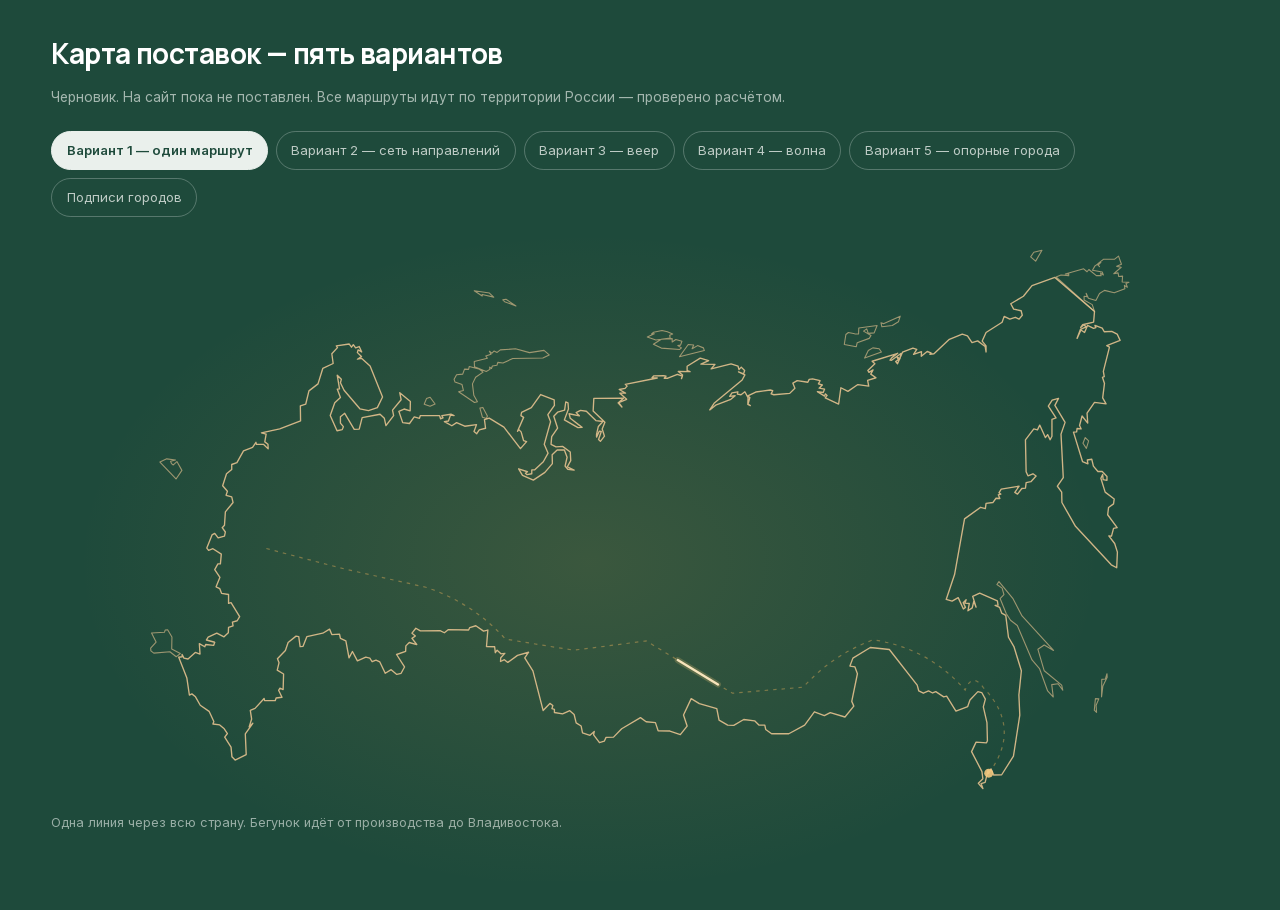
==== commit a8e7c308: "Ещё три варианта карты: веер, волна и опорные города 61 направление из Венёва по всей стране — от Му" ====
--- a/map-demo.html
+++ b/map-demo.html
@@ -2,7 +2,7 @@
 <html lang="ru"><head>
 <meta charset="utf-8">
 <meta name="viewport" content="width=device-width, initial-scale=1">
-<title>Карта поставок — варианты</title>
+<title>Карта поставок — пять вариантов</title>
 <link rel="icon" href="assets/favicon.svg" type="image/svg+xml">
 <meta name="robots" content="noindex">
 <link rel="stylesheet" href="css/style.css">
@@ -39,16 +39,45 @@
     .flow{animation:run var(--dur,7s) linear calc(var(--i,0) * .55s) infinite}
   }
   @keyframes run{to{stroke-dashoffset:calc(var(--len,3000) * -1)}}
+
+  .rt--thin{opacity:.22;stroke-width:.9}
+  .rt--hub{opacity:.55;stroke-width:1.5;stroke-dasharray:none}
+  .hm{fill:#FFF3D6}
+  .hm--ring{fill:none;stroke:#FFE6B0;stroke-width:1.1;opacity:.7}
+  @media (prefers-reduced-motion:no-preference){
+    .hm--ring{transform-box:fill-box;transform-origin:center;animation:hmr 3.2s ease-out infinite}
+  }
+  @keyframes hmr{0%{transform:scale(1);opacity:.7}70%{transform:scale(3.4);opacity:0}100%{opacity:0}}
+  .nd--hub{r:2.8}
+  /* волна: линия прочерчивается от Венёва наружу и гаснет */
+  .grow{fill:none;stroke:#FFEBC2;stroke-width:1.5;stroke-linecap:round;vector-effect:non-scaling-stroke;
+    stroke-dasharray:var(--len,600);stroke-dashoffset:var(--len,600);opacity:0}
+  .ndw{fill:#FFE6B0;opacity:0}
+  @media (prefers-reduced-motion:no-preference){
+    .grow{animation:grow 9s ease-out calc(var(--i,0) * .13s) infinite}
+    .ndw{animation:ndw 9s ease-out calc(var(--i,0) * .13s + 1.1s) infinite}
+  }
+  @keyframes grow{
+    0%{stroke-dashoffset:var(--len,600);opacity:0}
+    4%{opacity:.95}
+    26%{stroke-dashoffset:0;opacity:.95}
+    58%{stroke-dashoffset:0;opacity:.5}
+    82%,100%{stroke-dashoffset:0;opacity:0}
+  }
+  @keyframes ndw{0%{opacity:0;r:1.9}8%{opacity:1;r:3.2}26%{opacity:.9;r:1.9}70%{opacity:.5}100%{opacity:0}}
 </style>
 </head><body>
 <main class="wrap demo">
   <div class="demo__head">
-    <h1>Карта поставок — два варианта</h1>
-    <p>Черновик. На сайт пока не поставлен.</p>
+    <h1>Карта поставок — пять вариантов</h1>
+    <p>Черновик. На сайт пока не поставлен. Все маршруты идут по территории России — проверено расчётом.</p>
   </div>
   <div class="sw">
     <button type="button" data-v="a" aria-pressed="true">Вариант 1 — один маршрут</button>
     <button type="button" data-v="b" aria-pressed="false">Вариант 2 — сеть направлений</button>
+    <button type="button" data-v="3" aria-pressed="false">Вариант 3 — веер</button>
+    <button type="button" data-v="4" aria-pressed="false">Вариант 4 — волна</button>
+    <button type="button" data-v="5" aria-pressed="false">Вариант 5 — опорные города</button>
     <button type="button" data-lab aria-pressed="false">Подписи городов</button>
   </div>
 
@@ -154,10 +183,479 @@
     </svg>
     <p class="cap">Магистраль плюс 15 направлений. Бегунки идут вразнобой.</p>
   </div>
+  <div class="stage" id="stage3" hidden>
+    <svg viewBox="0 0 520 250" aria-label="Веер маршрутов из Венёва по всей России">
+      <path class="map map--main" d="M411.5 244.0 409.5 241.7 411.5 239.7 411.1 236.5 406.5 227.7 408.5 223.5 413.1 223.8 413.5 222.9 413.3 214.9 411.7 207.9 412.6 204.5 411.0 201.6 409.3 201.2 405.8 204.9 404.8 207.8 399.6 209.8 395.5 203.2 394.2 203.5 390.7 201.2 389.3 201.8 387.5 200.9 385.2 201.9 383.2 200.9 382.5 198.3 370.2 182.6 361.8 181.7 354.1 186.4 352.8 189.9 355.0 190.3 356.1 193.3 353.6 205.5 354.5 207.6 350.6 212.4 344.1 210.5 341.5 211.8 337.1 210.1 332.8 216.0 325.8 219.8 318.2 219.8 315.6 217.9 315.2 216.0 312.7 216.0 310.7 214.1 305.9 213.5 301.5 216.1 298.8 216.0 295.0 213.8 294.0 208.7 286.3 206.5 282.7 204.3 279.3 211.5 280.9 216.4 277.9 220.2 273.3 218.6 268.1 218.5 266.9 214.9 262.8 214.5 260.3 212.7 252.0 217.6 248.4 221.3 245.1 221.4 244.3 223.1 242.2 223.7 239.6 220.3 239.9 218.8 238.0 220.5 234.7 219.4 234.1 216.4 231.9 215.0 231.0 211.3 229.1 209.6 225.9 211.0 222.3 210.4 222.3 209.0 221.2 208.7 221.6 207.3 220.3 206.4 217.3 209.5 212.8 192.0 209.2 186.3 210.9 183.8 206.0 185.2 201.7 188.3 200.2 187.1 198.5 187.9 198.6 186.2 200.4 184.3 198.7 184.5 197.0 182.9 196.2 184.0 195.9 181.4 192.3 181.3 192.9 174.0 191.0 174.5 187.6 172.1 184.9 172.9 184.4 174.0 175.5 173.8 173.7 175.2 171.8 174.3 163.1 174.4 161.1 173.2 159.4 175.4 160.9 176.6 159.4 177.7 161.5 180.4 158.2 179.5 156.7 181.0 156.6 183.4 152.6 184.8 156.1 190.3 154.6 193.1 152.7 193.6 150.2 191.5 147.6 193.1 145.2 188.1 143.5 187.3 141.8 188.0 140.8 186.4 139.0 186.0 135.3 187.6 133.1 183.5 131.6 186.3 130.2 178.8 127.8 177.7 127.4 175.8 124.0 176.0 123.0 173.6 120.0 175.4 113.0 176.9 111.3 181.2 110.0 181.3 109.4 176.9 108.2 176.7 104.7 179.5 103.5 183.0 100.0 186.7 100.7 188.4 99.9 191.7 102.7 193.4 102.5 200.3 101.1 199.7 100.5 200.6 102.0 203.7 99.4 204.0 99.0 205.2 94.3 205.1 94.1 204.2 90.1 208.6 88.0 209.5 88.6 213.3 87.5 216.8 89.1 215.2 85.8 219.9 86.2 229.0 81.3 231.4 79.9 230.0 79.5 225.7 76.7 221.3 77.9 219.7 76.5 217.6 74.5 215.9 71.5 215.5 71.9 214.4 69.8 209.9 65.9 207.2 63.8 203.5 62.2 202.2 61.1 202.7 60.0 195.2 56.4 186.0 57.9 185.8 57.9 184.8 58.7 186.4 60.5 186.8 63.7 183.9 65.8 184.6 65.5 180.0 67.9 181.4 68.3 180.4 71.8 180.8 72.3 179.4 68.6 178.4 69.4 177.1 73.2 175.4 76.4 177.0 78.3 175.2 78.4 172.8 80.4 172.2 80.1 170.5 82.2 169.9 83.3 168.1 79.5 161.9 78.4 162.2 78.4 158.3 75.3 157.8 74.5 155.7 72.9 154.9 74.6 150.7 72.3 147.3 73.7 144.8 74.8 144.8 75.2 140.5 71.5 138.1 69.6 138.8 68.8 137.8 71.1 132.0 72.3 131.3 73.8 133.3 76.6 132.5 77.0 130.7 75.6 128.8 76.6 127.7 77.0 121.8 80.4 117.7 79.8 115.2 77.3 114.5 77.9 112.7 75.8 110.3 77.5 105.0 79.8 103.1 79.8 100.9 82.1 100.1 85.0 94.9 89.0 93.3 90.5 91.1 90.7 92.0 93.8 92.0 95.9 94.0 95.8 92.0 94.4 90.9 95.0 87.5 92.9 86.9 101.0 85.2 110.2 81.6 110.1 75.0 112.5 74.2 113.9 68.4 117.9 65.3 120.0 58.5 124.6 56.3 124.0 52.0 126.5 49.3 126.0 48.5 131.7 47.7 132.7 49.1 133.5 48.0 134.5 49.4 136.1 48.8 137.2 51.2 135.6 50.3 135.3 51.5 137.1 53.2 135.3 54.4 137.1 54.0 140.9 57.4 146.4 71.1 144.1 75.8 140.2 77.1 136.4 76.3 129.4 68.1 127.8 64.8 128.2 63.3 126.4 61.5 127.4 67.5 126.4 67.6 127.8 71.3 125.3 73.6 123.3 79.3 126.3 86.0 128.6 85.5 129.1 84.2 127.8 82.6 127.8 79.8 129.7 78.3 133.9 85.4 136.1 85.3 137.4 80.2 145.3 78.7 147.2 80.5 147.9 83.7 151.3 79.3 150.8 76.9 154.6 72.3 154.0 69.2 158.7 73.1 158.6 77.2 155.9 76.4 153.6 77.4 155.3 82.4 158.3 82.8 160.4 79.9 162.7 80.5 163.1 79.3 171.6 79.3 172.0 80.7 173.1 80.3 172.6 79.3 176.6 78.7 178.0 79.3 176.4 79.1 175.5 81.7 173.7 82.0 177.0 83.8 179.1 82.4 182.7 84.0 187.9 83.3 186.8 86.3 188.0 87.3 189.1 85.6 191.9 84.9 191.4 81.1 193.5 80.4 200.0 84.4 207.3 93.9 210.0 90.8 208.7 90.4 207.6 86.5 206.6 85.5 206.0 86.2 208.7 80.1 207.5 79.3 207.8 77.9 212.1 75.8 216.2 70.0 222.2 72.4 222.3 74.8 219.4 78.9 220.6 82.0 217.8 92.0 219.5 95.9 217.4 99.7 213.5 103.3 212.3 103.3 212.3 105.0 210.2 105.4 209.5 104.8 210.4 104.1 206.5 102.8 208.2 105.7 213.0 107.8 218.1 104.4 221.4 100.5 221.3 96.6 223.5 94.5 226.7 94.5 227.9 97.7 227.0 101.6 228.2 103.0 231.0 103.4 228.0 101.9 229.5 99.2 229.3 95.4 225.9 92.9 223.0 93.1 220.8 92.0 221.1 88.6 223.7 84.8 222.0 79.6 223.7 77.8 226.8 76.9 227.3 73.3 228.3 73.7 228.5 76.4 226.7 81.2 232.7 84.6 234.5 84.5 229.3 80.5 228.8 78.5 233.3 79.4 231.9 78.0 233.8 77.0 236.4 77.4 240.6 81.5 243.7 81.9 241.7 84.1 240.9 87.6 240.9 88.8 242.1 86.2 243.0 86.3 241.8 89.9 242.6 90.7 244.4 88.4 243.4 85.2 244.6 82.2 239.4 77.3 239.7 71.7 252.8 71.6 250.4 73.7 252.1 75.5 250.7 73.6 254.2 72.1 251.2 69.4 253.7 69.4 250.9 67.8 253.5 67.3 254.4 66.3 253.6 65.5 267.7 62.7 265.4 62.6 266.1 61.8 270.6 61.7 271.6 61.9 270.8 62.8 272.4 62.8 276.6 61.1 278.8 61.9 278.4 63.0 278.9 61.4 277.0 59.8 282.2 59.9 280.9 59.4 280.9 57.5 286.7 53.9 290.4 55.0 287.0 56.6 293.2 56.7 291.5 58.7 300.3 56.5 303.4 57.5 303.8 59.0 304.8 57.9 306.3 59.4 305.8 60.9 303.6 60.0 306.4 61.3 305.2 63.6 292.8 73.9 290.9 76.8 293.5 74.7 300.2 72.1 302.1 70.5 299.7 70.8 300.7 69.3 303.3 68.8 303.1 69.8 304.7 70.1 306.4 68.8 307.8 71.4 307.7 74.4 308.8 74.9 307.8 74.2 308.6 71.3 307.7 70.6 311.2 68.9 317.6 68.0 318.7 68.3 318.0 69.7 319.2 70.1 326.2 69.5 328.5 67.2 327.6 65.0 329.5 63.9 334.2 64.6 334.8 63.3 336.3 63.1 339.6 63.9 338.9 65.3 340.6 65.8 339.2 67.2 341.6 67.6 341.0 69.1 338.4 68.7 341.6 70.7 341.9 69.7 342.7 70.4 341.9 71.5 347.8 74.2 348.8 67.0 351.9 68.6 356.3 65.6 361.1 66.3 360.6 63.8 364.3 62.6 362.0 61.0 363.0 59.1 361.2 60.2 360.7 59.4 363.8 56.4 362.6 55.3 373.9 51.8 371.3 53.7 370.5 54.8 371.2 54.9 375.3 51.9 374.9 54.2 373.5 53.3 374.2 54.6 373.0 55.4 373.8 56.4 376.0 51.3 380.6 49.5 382.3 50.1 380.9 52.3 384.4 51.1 384.3 53.1 386.9 51.0 388.6 51.6 388.1 52.2 389.9 52.0 396.7 45.6 402.4 43.3 404.7 44.1 406.7 47.1 409.2 46.3 412.5 48.8 412.9 51.2 412.9 48.5 411.2 46.4 412.9 42.6 420.0 38.1 420.9 35.5 423.4 36.7 425.8 35.9 427.5 36.7 428.9 35.0 428.4 33.0 425.1 32.3 423.8 29.9 429.4 26.6 433.2 21.9 443.3 18.3 460.8 33.3 460.4 38.0 455.5 39.2 454.7 40.4 456.1 39.2 457.1 40.1 454.6 41.2 453.1 45.2 454.8 41.5 456.4 42.6 457.7 39.5 460.4 40.8 461.4 40.5 461.0 39.5 464.2 40.7 465.1 42.3 468.4 42.1 470.8 43.3 472.1 46.1 466.2 48.4 467.4 49.1 464.7 59.8 465.1 62.1 464.3 62.4 465.2 65.1 464.4 71.5 465.9 74.1 460.8 73.5 457.5 78.2 457.8 82.6 455.3 79.5 454.2 83.7 454.9 85.2 453.1 85.0 452.9 86.5 451.5 86.6 455.5 99.6 457.9 100.6 457.6 98.9 459.6 98.6 460.3 101.6 462.3 104.0 464.2 104.0 466.3 106.2 466.3 107.9 464.6 107.6 464.4 105.3 463.6 107.0 465.5 113.1 469.5 116.1 469.2 118.3 467.0 119.9 466.6 123.1 470.8 128.8 469.2 129.1 468.3 132.5 467.1 132.4 469.7 135.8 470.9 139.6 470.6 146.5 468.2 145.2 452.4 128.2 446.4 117.7 446.3 113.1 444.4 110.5 447.0 106.7 446.0 87.5 447.8 82.3 443.3 74.8 444.9 71.7 442.1 72.5 440.4 75.1 443.8 80.3 442.0 81.0 442.0 88.4 441.2 90.0 440.1 87.7 439.1 89.0 436.6 83.5 435.6 85.6 434.0 85.2 430.3 90.0 430.6 104.1 431.4 105.9 433.6 105.0 435.0 106.0 432.7 108.5 430.6 108.9 430.3 111.3 428.7 111.5 426.8 114.0 425.6 113.2 427.5 110.5 419.6 111.8 418.6 113.4 419.4 114.0 418.3 114.3 419.0 115.9 417.3 115.8 415.9 117.7 412.9 118.1 412.6 120.4 410.5 119.8 403.4 124.9 399.0 149.5 395.3 160.5 397.9 161.2 400.6 159.7 402.9 164.7 403.8 164.0 402.8 161.9 404.1 160.6 403.6 162.1 405.5 162.3 404.9 165.5 406.8 164.2 407.5 161.3 408.5 163.9 407.0 159.1 410.1 157.7 417.9 161.1 418.2 163.0 416.9 163.1 418.9 164.0 419.8 166.5 421.6 167.5 422.8 177.2 425.2 181.3 428.5 192.0 427.4 202.7 427.8 211.6 425.0 229.7 419.8 237.9 416.2 238.0 415.1 235.3 414.0 237.3 413.8 235.9 412.5 241.3 410.7 241.8Z"/>
+      <path class="map map--isl" d="M418.6 152.6 424.7 160.0 428.8 167.8 442.7 183.0 438.6 180.6 435.8 182.5 438.6 192.0 446.3 198.3 446.8 200.6 444.7 197.7 441.9 198.1 442.6 203.6 440.1 200.9 436.5 191.0 433.2 187.2 426.7 172.0 423.7 169.7 421.8 166.7 419.1 160.1 420.8 158.4 420.0 155.5 417.7 153.9ZM443.8 18.1 446.0 17.2 449.4 17.5 449.4 16.7 447.9 16.8 456.0 14.5 457.5 15.8 458.3 14.8 461.6 17.5 463.7 17.5 463.5 16.4 464.7 17.2 464.2 15.9 459.9 15.1 461.0 13.2 462.1 12.5 463.0 13.5 462.4 12.8 463.6 11.6 462.3 12.2 464.7 10.3 469.7 10.2 471.4 8.9 472.7 12.5 470.6 13.4 472.6 13.8 469.3 16.6 471.2 16.3 471.5 17.9 473.2 17.7 473.0 20.3 476.0 20.4 474.7 21.0 475.3 22.6 474.0 21.8 474.2 23.3 469.5 25.1 465.2 24.0 463.0 25.4 461.4 28.5 458.1 27.5 457.1 25.3 457.5 26.8 456.2 26.6 456.2 28.3 459.8 30.3 460.8 33.3ZM217.2 53.9 203.9 54.1 199.6 56.1 197.3 55.8 196.9 57.1 194.9 57.4 194.5 58.5 193.7 57.9 193.8 58.9 192.2 59.8 187.0 57.7 186.9 55.4 192.7 54.0 192.0 53.0 194.3 52.2 193.6 50.9 194.7 51.7 195.6 50.8 197.0 51.4 198.4 50.3 205.1 49.8 211.3 51.5 217.7 50.5 220.0 52.5ZM188.9 58.7 190.8 60.1 187.5 62.4 186.1 65.3 186.7 70.3 188.3 73.2 187.0 73.5 180.0 68.8 182.1 68.2 181.5 65.6 178.4 64.5 178.0 63.3 179.1 61.3 181.8 61.0 182.6 58.8 184.4 58.9 184.7 57.6ZM50.4 174.0 51.5 173.9 53.4 177.1 53.3 182.4 57.1 184.4 55.3 185.8 52.5 183.6 45.4 184.2 44.1 183.2 44.0 182.0 46.4 179.3 44.4 175.3 50.1 175.0ZM354.9 43.2 356.6 43.3 356.7 40.6 364.8 39.5 363.5 42.8 360.9 43.0 360.2 41.0 358.8 42.0 362.1 43.9 361.3 45.2 356.0 47.1 355.6 48.9 350.3 47.9 351.0 43.5 352.1 42.6ZM55.0 98.9 52.8 99.5 53.2 100.5 54.0 101.1 55.6 99.6 57.8 103.5 55.2 107.3 48.1 99.8 51.1 98.4ZM274.3 45.3 274.3 46.8 275.9 45.7 278.6 46.5 278.0 48.2 276.8 48.4 278.4 49.4 277.6 50.1 269.5 49.5 266.0 47.8 269.5 45.6ZM283.8 48.1 283.1 49.8 285.5 48.4 288.1 49.4 288.5 50.6 277.5 53.3 281.4 47.9ZM272.2 42.3 274.5 43.3 273.2 43.8 273.4 45.1 267.1 45.9 263.3 44.6 266.4 43.2 265.2 43.2 266.1 42.5 269.8 41.7ZM466.4 194.9 464.5 198.7 463.9 203.5 464.0 195.8 465.6 195.6 466.3 193.3ZM367.6 38.7 375.0 35.4 374.2 37.9 371.5 39.5 366.9 40.1 366.5 38.3ZM362.9 49.4 365.7 49.8 366.7 51.2 359.3 53.9 360.9 50.6ZM193.6 25.2 195.5 27.0 190.4 25.8 190.4 26.5 186.9 24.2ZM434.0 7.2 437.6 6.3 434.8 11.1 432.6 9.2ZM200.9 27.9 205.3 30.9 200.3 29.0 199.5 28.2ZM169.6 74.2 167.4 75.2 164.8 74.3 165.8 71.8 167.4 71.2ZM192.7 79.5 192.3 80.6 190.5 80.0 189.4 76.0 190.7 75.7ZM461.2 204.3 462.7 204.4 461.5 207.2 461.7 210.4 460.7 209.4ZM457.2 93.8 455.7 91.5 456.7 89.0 458.2 90.5Z"/>
+      <path class="rt" d="M95.1 138.0 Q93.9 144.0 92.6 150.1"/>
+      <path class="rt" d="M95.1 138.0 Q87.7 137.4 80.4 136.9"/>
+      <path class="rt" d="M95.1 138.0 Q96.7 145.4 98.3 152.7"/>
+      <path class="rt" d="M95.1 138.0 Q91.6 146.3 88.1 154.6"/>
+      <path class="rt" d="M95.1 138.0 Q96.6 129.1 98.0 120.2"/>
+      <path class="rt" d="M95.1 138.0 Q87.4 143.3 79.7 148.6"/>
+      <path class="rt" d="M95.1 138.0 Q87.7 131.1 80.2 124.2"/>
+      <path class="rt" d="M95.1 138.0 Q103.0 130.4 110.9 122.7"/>
+      <path class="rt" d="M95.1 138.0 Q106.1 137.3 117.2 136.5"/>
+      <path class="rt" d="M95.1 138.0 Q102.6 147.0 110.2 156.0"/>
+      <path class="rt" d="M95.1 138.0 Q85.9 146.8 76.6 155.6"/>
+      <path class="rt" d="M95.1 138.0 Q101.5 152.7 107.9 167.3"/>
+      <path class="rt" d="M95.1 138.0 Q105.8 126.0 116.4 114.0"/>
+      <path class="rt" d="M95.1 138.0 Q109.3 146.4 123.5 154.7"/>
+      <path class="rt" d="M95.1 138.0 Q94.0 120.6 92.9 103.3"/>
+      <path class="rt" d="M95.1 138.0 Q112.5 142.6 129.9 147.1"/>
+      <path class="rt" d="M95.1 138.0 Q89.1 119.7 83.2 101.4"/>
+      <path class="rt" d="M95.1 138.0 Q110.1 150.9 125.2 163.9"/>
+      <path class="rt" d="M95.1 138.0 Q94.6 159.6 94.1 181.2"/>
+      <path class="rt" d="M95.1 138.0 Q101.7 116.3 96.2 94.3"/>
+      <path class="rt" d="M95.1 138.0 Q117.4 134.8 139.6 131.6"/>
+      <path class="rt" d="M95.1 138.0 Q101.5 167.8 73.8 180.7"/>
+      <path class="rt" d="M95.1 138.0 Q103.7 114.9 112.3 91.7"/>
+      <path class="rt" d="M95.1 138.0 Q119.8 142.2 144.4 146.4"/>
+      <path class="rt" d="M95.1 138.0 Q121.0 150.3 146.9 162.6"/>
+      <path class="rt" d="M95.1 138.0 Q90.3 166.4 85.4 194.7"/>
+      <path class="rt" d="M95.1 138.0 Q115.8 158.8 136.6 179.5"/>
+      <path class="rt" d="M95.1 138.0 Q123.2 126.8 151.2 115.5"/>
+      <path class="rt" d="M95.1 138.0 Q125.5 140.6 155.9 143.2"/>
+      <path class="rt" d="M95.1 138.0 Q92.3 172.4 63.6 191.5"/>
+      <path class="rt" d="M95.1 138.0 Q95.6 169.7 98.1 201.3"/>
+      <path class="rt" d="M95.1 138.0 Q87.1 168.8 73.5 197.6"/>
+      <path class="rt" d="M95.1 138.0 Q115.3 112.3 135.5 86.6"/>
+      <path class="rt" d="M95.1 138.0 Q89.4 175.8 60.9 201.2"/>
+      <path class="rt" d="M95.1 138.0 Q130.3 146.6 165.5 155.1"/>
+      <path class="rt" d="M95.1 138.0 Q129.6 152.1 164.2 166.3"/>
+      <path class="rt" d="M95.1 138.0 Q76.6 177.6 85.9 220.3"/>
+      <path class="rt" d="M95.1 138.0 Q135.9 153.3 176.7 168.5"/>
+      <path class="rt" d="M95.1 138.0 Q137.8 148.0 180.6 158.0"/>
+      <path class="rt" d="M95.1 138.0 Q103.7 114.9 112.3 91.7 Q111.7 65.9 134.9 54.7"/>
+      <path class="rt" d="M95.1 138.0 Q147.8 120.4 200.4 102.7"/>
+      <path class="rt" d="M95.1 138.0 Q156.0 136.5 200.7 178.0"/>
+      <path class="rt" d="M95.1 138.0 Q152.3 138.3 209.6 138.5"/>
+      <path class="rt" d="M95.1 138.0 Q163.0 160.5 230.9 182.9"/>
+      <path class="rt" d="M95.1 138.0 Q166.7 156.1 238.3 174.2"/>
+      <path class="rt" d="M95.1 138.0 Q169.4 152.3 232.4 194.3"/>
+      <path class="rt" d="M95.1 138.0 Q168.1 160.0 241.2 181.9"/>
+      <path class="rt" d="M95.1 138.0 Q177.8 129.5 253.9 95.9"/>
+      <path class="rt" d="M95.1 138.0 Q176.5 165.9 257.8 193.7"/>
+      <path class="rt" d="M95.1 138.0 Q178.9 158.4 262.8 178.8"/>
+      <path class="rt" d="M95.1 138.0 Q185.4 162.4 267.6 207.2"/>
+      <path class="rt" d="M95.1 138.0 Q198.0 170.0 300.9 201.9"/>
+      <path class="rt" d="M95.1 138.0 Q203.8 170.8 312.5 203.7"/>
+      <path class="rt" d="M95.1 138.0 Q213.7 168.6 332.2 199.2"/>
+      <path class="rt" d="M95.1 138.0 Q229.1 130.8 363.0 123.6"/>
+      <path class="rt" d="M95.1 138.0 Q229.0 158.2 363.0 178.3"/>
+      <path class="rt" d="M95.1 138.0 Q213.7 168.6 332.2 199.2 Q355.0 116.6 382.1 197.9"/>
+      <path class="rt" d="M95.1 138.0 Q261.9 107.5 403.7 200.5"/>
+      <path class="rt" d="M95.1 138.0 Q262.2 123.5 411.7 199.4"/>
+      <path class="rt" d="M95.1 138.0 Q259.1 124.5 423.2 111.1"/>
+      <path class="rt" d="M95.1 138.0 Q262.2 123.5 411.7 199.4 Q438.5 205.2 413.7 217.0 Q433.1 226.3 412.6 232.9 Q415.3 234.4 414.1 237.2"/>
+      <path class="flow" d="M95.1 138.0 Q93.9 144.0 92.6 150.1" style="--i:0"/>
+      <path class="flow" d="M95.1 138.0 Q91.6 146.3 88.1 154.6" style="--i:3"/>
+      <path class="flow" d="M95.1 138.0 Q87.7 131.1 80.2 124.2" style="--i:6"/>
+      <path class="flow" d="M95.1 138.0 Q102.6 147.0 110.2 156.0" style="--i:9"/>
+      <path class="flow" d="M95.1 138.0 Q105.8 126.0 116.4 114.0" style="--i:12"/>
+      <path class="flow" d="M95.1 138.0 Q112.5 142.6 129.9 147.1" style="--i:15"/>
+      <path class="flow" d="M95.1 138.0 Q94.6 159.6 94.1 181.2" style="--i:18"/>
+      <path class="flow" d="M95.1 138.0 Q101.5 167.8 73.8 180.7" style="--i:21"/>
+      <path class="flow" d="M95.1 138.0 Q121.0 150.3 146.9 162.6" style="--i:24"/>
+      <path class="flow" d="M95.1 138.0 Q123.2 126.8 151.2 115.5" style="--i:27"/>
+      <path class="flow" d="M95.1 138.0 Q95.6 169.7 98.1 201.3" style="--i:30"/>
+      <path class="flow" d="M95.1 138.0 Q89.4 175.8 60.9 201.2" style="--i:33"/>
+      <path class="flow" d="M95.1 138.0 Q76.6 177.6 85.9 220.3" style="--i:36"/>
+      <path class="flow" d="M95.1 138.0 Q103.7 114.9 112.3 91.7 Q111.7 65.9 134.9 54.7" style="--i:39"/>
+      <path class="flow" d="M95.1 138.0 Q152.3 138.3 209.6 138.5" style="--i:42"/>
+      <path class="flow" d="M95.1 138.0 Q169.4 152.3 232.4 194.3" style="--i:45"/>
+      <path class="flow" d="M95.1 138.0 Q176.5 165.9 257.8 193.7" style="--i:48"/>
+      <path class="flow" d="M95.1 138.0 Q198.0 170.0 300.9 201.9" style="--i:51"/>
+      <path class="flow" d="M95.1 138.0 Q229.1 130.8 363.0 123.6" style="--i:54"/>
+      <path class="flow" d="M95.1 138.0 Q261.9 107.5 403.7 200.5" style="--i:57"/>
+      <path class="flow" d="M95.1 138.0 Q262.2 123.5 411.7 199.4 Q438.5 205.2 413.7 217.0 Q433.1 226.3 412.6 232.9 Q415.3 234.4 414.1 237.2" style="--i:60"/>
+      <circle class="nd" cx="92.6" cy="150.1" r="1.9"/>
+      <circle class="nd" cx="80.4" cy="136.9" r="1.9"/>
+      <circle class="nd" cx="98.3" cy="152.7" r="1.9"/>
+      <circle class="nd" cx="88.1" cy="154.6" r="1.9"/>
+      <circle class="nd" cx="98.0" cy="120.2" r="1.9"/>
+      <circle class="nd" cx="79.7" cy="148.6" r="1.9"/>
+      <circle class="nd" cx="80.2" cy="124.2" r="1.9"/>
+      <circle class="nd" cx="110.9" cy="122.7" r="1.9"/>
+      <circle class="nd" cx="117.2" cy="136.5" r="1.9"/>
+      <circle class="nd" cx="110.2" cy="156.0" r="1.9"/>
+      <circle class="nd" cx="76.6" cy="155.6" r="1.9"/>
+      <circle class="nd" cx="107.9" cy="167.3" r="1.9"/>
+      <circle class="nd" cx="116.4" cy="114.0" r="1.9"/>
+      <circle class="nd" cx="123.5" cy="154.7" r="1.9"/>
+      <circle class="nd" cx="92.9" cy="103.3" r="1.9"/>
+      <circle class="nd" cx="129.9" cy="147.1" r="1.9"/>
+      <circle class="nd" cx="83.2" cy="101.4" r="1.9"/>
+      <circle class="nd" cx="125.2" cy="163.9" r="1.9"/>
+      <circle class="nd" cx="94.1" cy="181.2" r="1.9"/>
+      <circle class="nd" cx="96.2" cy="94.3" r="1.9"/>
+      <circle class="nd" cx="139.6" cy="131.6" r="1.9"/>
+      <circle class="nd" cx="73.8" cy="180.7" r="1.9"/>
+      <circle class="nd" cx="112.3" cy="91.7" r="1.9"/>
+      <circle class="nd" cx="144.4" cy="146.4" r="1.9"/>
+      <circle class="nd" cx="146.9" cy="162.6" r="1.9"/>
+      <circle class="nd" cx="85.4" cy="194.7" r="1.9"/>
+      <circle class="nd" cx="136.6" cy="179.5" r="1.9"/>
+      <circle class="nd" cx="151.2" cy="115.5" r="1.9"/>
+      <circle class="nd" cx="155.9" cy="143.2" r="1.9"/>
+      <circle class="nd" cx="63.6" cy="191.5" r="1.9"/>
+      <circle class="nd" cx="98.1" cy="201.3" r="1.9"/>
+      <circle class="nd" cx="73.5" cy="197.6" r="1.9"/>
+      <circle class="nd" cx="135.5" cy="86.6" r="1.9"/>
+      <circle class="nd" cx="60.9" cy="201.2" r="1.9"/>
+      <circle class="nd" cx="165.5" cy="155.1" r="1.9"/>
+      <circle class="nd" cx="164.2" cy="166.3" r="1.9"/>
+      <circle class="nd" cx="85.9" cy="220.3" r="1.9"/>
+      <circle class="nd" cx="176.7" cy="168.5" r="1.9"/>
+      <circle class="nd" cx="180.6" cy="158.0" r="1.9"/>
+      <circle class="nd" cx="134.9" cy="54.7" r="1.9"/>
+      <circle class="nd" cx="200.4" cy="102.7" r="1.9"/>
+      <circle class="nd" cx="200.7" cy="178.0" r="1.9"/>
+      <circle class="nd" cx="209.6" cy="138.5" r="1.9"/>
+      <circle class="nd" cx="230.9" cy="182.9" r="1.9"/>
+      <circle class="nd" cx="238.3" cy="174.2" r="1.9"/>
+      <circle class="nd" cx="232.4" cy="194.3" r="1.9"/>
+      <circle class="nd" cx="241.2" cy="181.9" r="1.9"/>
+      <circle class="nd" cx="253.9" cy="95.9" r="1.9"/>
+      <circle class="nd" cx="257.8" cy="193.7" r="1.9"/>
+      <circle class="nd" cx="262.8" cy="178.8" r="1.9"/>
+      <circle class="nd" cx="267.6" cy="207.2" r="1.9"/>
+      <circle class="nd" cx="300.9" cy="201.9" r="1.9"/>
+      <circle class="nd" cx="312.5" cy="203.7" r="1.9"/>
+      <circle class="nd" cx="332.2" cy="199.2" r="1.9"/>
+      <circle class="nd" cx="363.0" cy="123.6" r="1.9"/>
+      <circle class="nd" cx="363.0" cy="178.3" r="1.9"/>
+      <circle class="nd" cx="382.1" cy="197.9" r="1.9"/>
+      <circle class="nd" cx="403.7" cy="200.5" r="1.9"/>
+      <circle class="nd" cx="411.7" cy="199.4" r="1.9"/>
+      <circle class="nd" cx="423.2" cy="111.1" r="1.9"/>
+      <circle class="nd" cx="414.1" cy="237.2" r="1.9"/>
+      <circle class="hm" cx="95.1" cy="138.0" r="3.4"/>
+      <circle class="hm hm--ring" cx="95.1" cy="138.0" r="3.4"/>
+      <text class="lb" x="100.2" y="90.3">Санкт-Петербург</text>
+      <text class="lb" x="138.9" y="50.7">Мурманск</text>
+      <text class="lb" x="67.6" y="187.5">Краснодар</text>
+      <text class="lb" x="133.9" y="143.1">Казань</text>
+      <text class="lb" x="169.5" y="151.1">Екатеринбург</text>
+      <text class="lb" x="234.9" y="178.9">Новосибирск</text>
+      <text class="lb" x="266.8" y="174.8">Красноярск</text>
+      <text class="lb" x="304.9" y="197.9">Иркутск</text>
+      <text class="lb" x="367.0" y="119.6">Якутск</text>
+      <text class="lb" x="415.7" y="195.4">Хабаровск</text>
+      <text class="lb" x="418.1" y="233.2">Владивосток</text>
+      <text class="lb" x="427.2" y="107.1">Магадан</text>
+    </svg>
+    <p class="cap">Веер: 61 направление из Венёва. Бегунки идут по каждой третьей линии вразнобой.</p>
+  </div>
+
+  <div class="stage stage--wave" id="stage4" hidden>
+    <svg viewBox="0 0 520 250" aria-label="Волна: маршруты расходятся из Венёва">
+      <path class="map map--main" d="M411.5 244.0 409.5 241.7 411.5 239.7 411.1 236.5 406.5 227.7 408.5 223.5 413.1 223.8 413.5 222.9 413.3 214.9 411.7 207.9 412.6 204.5 411.0 201.6 409.3 201.2 405.8 204.9 404.8 207.8 399.6 209.8 395.5 203.2 394.2 203.5 390.7 201.2 389.3 201.8 387.5 200.9 385.2 201.9 383.2 200.9 382.5 198.3 370.2 182.6 361.8 181.7 354.1 186.4 352.8 189.9 355.0 190.3 356.1 193.3 353.6 205.5 354.5 207.6 350.6 212.4 344.1 210.5 341.5 211.8 337.1 210.1 332.8 216.0 325.8 219.8 318.2 219.8 315.6 217.9 315.2 216.0 312.7 216.0 310.7 214.1 305.9 213.5 301.5 216.1 298.8 216.0 295.0 213.8 294.0 208.7 286.3 206.5 282.7 204.3 279.3 211.5 280.9 216.4 277.9 220.2 273.3 218.6 268.1 218.5 266.9 214.9 262.8 214.5 260.3 212.7 252.0 217.6 248.4 221.3 245.1 221.4 244.3 223.1 242.2 223.7 239.6 220.3 239.9 218.8 238.0 220.5 234.7 219.4 234.1 216.4 231.9 215.0 231.0 211.3 229.1 209.6 225.9 211.0 222.3 210.4 222.3 209.0 221.2 208.7 221.6 207.3 220.3 206.4 217.3 209.5 212.8 192.0 209.2 186.3 210.9 183.8 206.0 185.2 201.7 188.3 200.2 187.1 198.5 187.9 198.6 186.2 200.4 184.3 198.7 184.5 197.0 182.9 196.2 184.0 195.9 181.4 192.3 181.3 192.9 174.0 191.0 174.5 187.6 172.1 184.9 172.9 184.4 174.0 175.5 173.8 173.7 175.2 171.8 174.3 163.1 174.4 161.1 173.2 159.4 175.4 160.9 176.6 159.4 177.7 161.5 180.4 158.2 179.5 156.7 181.0 156.6 183.4 152.6 184.8 156.1 190.3 154.6 193.1 152.7 193.6 150.2 191.5 147.6 193.1 145.2 188.1 143.5 187.3 141.8 188.0 140.8 186.4 139.0 186.0 135.3 187.6 133.1 183.5 131.6 186.3 130.2 178.8 127.8 177.7 127.4 175.8 124.0 176.0 123.0 173.6 120.0 175.4 113.0 176.9 111.3 181.2 110.0 181.3 109.4 176.9 108.2 176.7 104.7 179.5 103.5 183.0 100.0 186.7 100.7 188.4 99.9 191.7 102.7 193.4 102.5 200.3 101.1 199.7 100.5 200.6 102.0 203.7 99.4 204.0 99.0 205.2 94.3 205.1 94.1 204.2 90.1 208.6 88.0 209.5 88.6 213.3 87.5 216.8 89.1 215.2 85.8 219.9 86.2 229.0 81.3 231.4 79.9 230.0 79.5 225.7 76.7 221.3 77.9 219.7 76.5 217.6 74.5 215.9 71.5 215.5 71.9 214.4 69.8 209.9 65.9 207.2 63.8 203.5 62.2 202.2 61.1 202.7 60.0 195.2 56.4 186.0 57.9 185.8 57.9 184.8 58.7 186.4 60.5 186.8 63.7 183.9 65.8 184.6 65.5 180.0 67.9 181.4 68.3 180.4 71.8 180.8 72.3 179.4 68.6 178.4 69.4 177.1 73.2 175.4 76.4 177.0 78.3 175.2 78.4 172.8 80.4 172.2 80.1 170.5 82.2 169.9 83.3 168.1 79.5 161.9 78.4 162.2 78.4 158.3 75.3 157.8 74.5 155.7 72.9 154.9 74.6 150.7 72.3 147.3 73.7 144.8 74.8 144.8 75.2 140.5 71.5 138.1 69.6 138.8 68.8 137.8 71.1 132.0 72.3 131.3 73.8 133.3 76.6 132.5 77.0 130.7 75.6 128.8 76.6 127.7 77.0 121.8 80.4 117.7 79.8 115.2 77.3 114.5 77.9 112.7 75.8 110.3 77.5 105.0 79.8 103.1 79.8 100.9 82.1 100.1 85.0 94.9 89.0 93.3 90.5 91.1 90.7 92.0 93.8 92.0 95.9 94.0 95.8 92.0 94.4 90.9 95.0 87.5 92.9 86.9 101.0 85.2 110.2 81.6 110.1 75.0 112.5 74.2 113.9 68.4 117.9 65.3 120.0 58.5 124.6 56.3 124.0 52.0 126.5 49.3 126.0 48.5 131.7 47.7 132.7 49.1 133.5 48.0 134.5 49.4 136.1 48.8 137.2 51.2 135.6 50.3 135.3 51.5 137.1 53.2 135.3 54.4 137.1 54.0 140.9 57.4 146.4 71.1 144.1 75.8 140.2 77.1 136.4 76.3 129.4 68.1 127.8 64.8 128.2 63.3 126.4 61.5 127.4 67.5 126.4 67.6 127.8 71.3 125.3 73.6 123.3 79.3 126.3 86.0 128.6 85.5 129.1 84.2 127.8 82.6 127.8 79.8 129.7 78.3 133.9 85.4 136.1 85.3 137.4 80.2 145.3 78.7 147.2 80.5 147.9 83.7 151.3 79.3 150.8 76.9 154.6 72.3 154.0 69.2 158.7 73.1 158.6 77.2 155.9 76.4 153.6 77.4 155.3 82.4 158.3 82.8 160.4 79.9 162.7 80.5 163.1 79.3 171.6 79.3 172.0 80.7 173.1 80.3 172.6 79.3 176.6 78.7 178.0 79.3 176.4 79.1 175.5 81.7 173.7 82.0 177.0 83.8 179.1 82.4 182.7 84.0 187.9 83.3 186.8 86.3 188.0 87.3 189.1 85.6 191.9 84.9 191.4 81.1 193.5 80.4 200.0 84.4 207.3 93.9 210.0 90.8 208.7 90.4 207.6 86.5 206.6 85.5 206.0 86.2 208.7 80.1 207.5 79.3 207.8 77.9 212.1 75.8 216.2 70.0 222.2 72.4 222.3 74.8 219.4 78.9 220.6 82.0 217.8 92.0 219.5 95.9 217.4 99.7 213.5 103.3 212.3 103.3 212.3 105.0 210.2 105.4 209.5 104.8 210.4 104.1 206.5 102.8 208.2 105.7 213.0 107.8 218.1 104.4 221.4 100.5 221.3 96.6 223.5 94.5 226.7 94.5 227.9 97.7 227.0 101.6 228.2 103.0 231.0 103.4 228.0 101.9 229.5 99.2 229.3 95.4 225.9 92.9 223.0 93.1 220.8 92.0 221.1 88.6 223.7 84.8 222.0 79.6 223.7 77.8 226.8 76.9 227.3 73.3 228.3 73.7 228.5 76.4 226.7 81.2 232.7 84.6 234.5 84.5 229.3 80.5 228.8 78.5 233.3 79.4 231.9 78.0 233.8 77.0 236.4 77.4 240.6 81.5 243.7 81.9 241.7 84.1 240.9 87.6 240.9 88.8 242.1 86.2 243.0 86.3 241.8 89.9 242.6 90.7 244.4 88.4 243.4 85.2 244.6 82.2 239.4 77.3 239.7 71.7 252.8 71.6 250.4 73.7 252.1 75.5 250.7 73.6 254.2 72.1 251.2 69.4 253.7 69.4 250.9 67.8 253.5 67.3 254.4 66.3 253.6 65.5 267.7 62.7 265.4 62.6 266.1 61.8 270.6 61.7 271.6 61.9 270.8 62.8 272.4 62.8 276.6 61.1 278.8 61.9 278.4 63.0 278.9 61.4 277.0 59.8 282.2 59.9 280.9 59.4 280.9 57.5 286.7 53.9 290.4 55.0 287.0 56.6 293.2 56.7 291.5 58.7 300.3 56.5 303.4 57.5 303.8 59.0 304.8 57.9 306.3 59.4 305.8 60.9 303.6 60.0 306.4 61.3 305.2 63.6 292.8 73.9 290.9 76.8 293.5 74.7 300.2 72.1 302.1 70.5 299.7 70.8 300.7 69.3 303.3 68.8 303.1 69.8 304.7 70.1 306.4 68.8 307.8 71.4 307.7 74.4 308.8 74.9 307.8 74.2 308.6 71.3 307.7 70.6 311.2 68.9 317.6 68.0 318.7 68.3 318.0 69.7 319.2 70.1 326.2 69.5 328.5 67.2 327.6 65.0 329.5 63.9 334.2 64.6 334.8 63.3 336.3 63.1 339.6 63.9 338.9 65.3 340.6 65.8 339.2 67.2 341.6 67.6 341.0 69.1 338.4 68.7 341.6 70.7 341.9 69.7 342.7 70.4 341.9 71.5 347.8 74.2 348.8 67.0 351.9 68.6 356.3 65.6 361.1 66.3 360.6 63.8 364.3 62.6 362.0 61.0 363.0 59.1 361.2 60.2 360.7 59.4 363.8 56.4 362.6 55.3 373.9 51.8 371.3 53.7 370.5 54.8 371.2 54.9 375.3 51.9 374.9 54.2 373.5 53.3 374.2 54.6 373.0 55.4 373.8 56.4 376.0 51.3 380.6 49.5 382.3 50.1 380.9 52.3 384.4 51.1 384.3 53.1 386.9 51.0 388.6 51.6 388.1 52.2 389.9 52.0 396.7 45.6 402.4 43.3 404.7 44.1 406.7 47.1 409.2 46.3 412.5 48.8 412.9 51.2 412.9 48.5 411.2 46.4 412.9 42.6 420.0 38.1 420.9 35.5 423.4 36.7 425.8 35.9 427.5 36.7 428.9 35.0 428.4 33.0 425.1 32.3 423.8 29.9 429.4 26.6 433.2 21.9 443.3 18.3 460.8 33.3 460.4 38.0 455.5 39.2 454.7 40.4 456.1 39.2 457.1 40.1 454.6 41.2 453.1 45.2 454.8 41.5 456.4 42.6 457.7 39.5 460.4 40.8 461.4 40.5 461.0 39.5 464.2 40.7 465.1 42.3 468.4 42.1 470.8 43.3 472.1 46.1 466.2 48.4 467.4 49.1 464.7 59.8 465.1 62.1 464.3 62.4 465.2 65.1 464.4 71.5 465.9 74.1 460.8 73.5 457.5 78.2 457.8 82.6 455.3 79.5 454.2 83.7 454.9 85.2 453.1 85.0 452.9 86.5 451.5 86.6 455.5 99.6 457.9 100.6 457.6 98.9 459.6 98.6 460.3 101.6 462.3 104.0 464.2 104.0 466.3 106.2 466.3 107.9 464.6 107.6 464.4 105.3 463.6 107.0 465.5 113.1 469.5 116.1 469.2 118.3 467.0 119.9 466.6 123.1 470.8 128.8 469.2 129.1 468.3 132.5 467.1 132.4 469.7 135.8 470.9 139.6 470.6 146.5 468.2 145.2 452.4 128.2 446.4 117.7 446.3 113.1 444.4 110.5 447.0 106.7 446.0 87.5 447.8 82.3 443.3 74.8 444.9 71.7 442.1 72.5 440.4 75.1 443.8 80.3 442.0 81.0 442.0 88.4 441.2 90.0 440.1 87.7 439.1 89.0 436.6 83.5 435.6 85.6 434.0 85.2 430.3 90.0 430.6 104.1 431.4 105.9 433.6 105.0 435.0 106.0 432.7 108.5 430.6 108.9 430.3 111.3 428.7 111.5 426.8 114.0 425.6 113.2 427.5 110.5 419.6 111.8 418.6 113.4 419.4 114.0 418.3 114.3 419.0 115.9 417.3 115.8 415.9 117.7 412.9 118.1 412.6 120.4 410.5 119.8 403.4 124.9 399.0 149.5 395.3 160.5 397.9 161.2 400.6 159.7 402.9 164.7 403.8 164.0 402.8 161.9 404.1 160.6 403.6 162.1 405.5 162.3 404.9 165.5 406.8 164.2 407.5 161.3 408.5 163.9 407.0 159.1 410.1 157.7 417.9 161.1 418.2 163.0 416.9 163.1 418.9 164.0 419.8 166.5 421.6 167.5 422.8 177.2 425.2 181.3 428.5 192.0 427.4 202.7 427.8 211.6 425.0 229.7 419.8 237.9 416.2 238.0 415.1 235.3 414.0 237.3 413.8 235.9 412.5 241.3 410.7 241.8Z"/>
+      <path class="map map--isl" d="M418.6 152.6 424.7 160.0 428.8 167.8 442.7 183.0 438.6 180.6 435.8 182.5 438.6 192.0 446.3 198.3 446.8 200.6 444.7 197.7 441.9 198.1 442.6 203.6 440.1 200.9 436.5 191.0 433.2 187.2 426.7 172.0 423.7 169.7 421.8 166.7 419.1 160.1 420.8 158.4 420.0 155.5 417.7 153.9ZM443.8 18.1 446.0 17.2 449.4 17.5 449.4 16.7 447.9 16.8 456.0 14.5 457.5 15.8 458.3 14.8 461.6 17.5 463.7 17.5 463.5 16.4 464.7 17.2 464.2 15.9 459.9 15.1 461.0 13.2 462.1 12.5 463.0 13.5 462.4 12.8 463.6 11.6 462.3 12.2 464.7 10.3 469.7 10.2 471.4 8.9 472.7 12.5 470.6 13.4 472.6 13.8 469.3 16.6 471.2 16.3 471.5 17.9 473.2 17.7 473.0 20.3 476.0 20.4 474.7 21.0 475.3 22.6 474.0 21.8 474.2 23.3 469.5 25.1 465.2 24.0 463.0 25.4 461.4 28.5 458.1 27.5 457.1 25.3 457.5 26.8 456.2 26.6 456.2 28.3 459.8 30.3 460.8 33.3ZM217.2 53.9 203.9 54.1 199.6 56.1 197.3 55.8 196.9 57.1 194.9 57.4 194.5 58.5 193.7 57.9 193.8 58.9 192.2 59.8 187.0 57.7 186.9 55.4 192.7 54.0 192.0 53.0 194.3 52.2 193.6 50.9 194.7 51.7 195.6 50.8 197.0 51.4 198.4 50.3 205.1 49.8 211.3 51.5 217.7 50.5 220.0 52.5ZM188.9 58.7 190.8 60.1 187.5 62.4 186.1 65.3 186.7 70.3 188.3 73.2 187.0 73.5 180.0 68.8 182.1 68.2 181.5 65.6 178.4 64.5 178.0 63.3 179.1 61.3 181.8 61.0 182.6 58.8 184.4 58.9 184.7 57.6ZM50.4 174.0 51.5 173.9 53.4 177.1 53.3 182.4 57.1 184.4 55.3 185.8 52.5 183.6 45.4 184.2 44.1 183.2 44.0 182.0 46.4 179.3 44.4 175.3 50.1 175.0ZM354.9 43.2 356.6 43.3 356.7 40.6 364.8 39.5 363.5 42.8 360.9 43.0 360.2 41.0 358.8 42.0 362.1 43.9 361.3 45.2 356.0 47.1 355.6 48.9 350.3 47.9 351.0 43.5 352.1 42.6ZM55.0 98.9 52.8 99.5 53.2 100.5 54.0 101.1 55.6 99.6 57.8 103.5 55.2 107.3 48.1 99.8 51.1 98.4ZM274.3 45.3 274.3 46.8 275.9 45.7 278.6 46.5 278.0 48.2 276.8 48.4 278.4 49.4 277.6 50.1 269.5 49.5 266.0 47.8 269.5 45.6ZM283.8 48.1 283.1 49.8 285.5 48.4 288.1 49.4 288.5 50.6 277.5 53.3 281.4 47.9ZM272.2 42.3 274.5 43.3 273.2 43.8 273.4 45.1 267.1 45.9 263.3 44.6 266.4 43.2 265.2 43.2 266.1 42.5 269.8 41.7ZM466.4 194.9 464.5 198.7 463.9 203.5 464.0 195.8 465.6 195.6 466.3 193.3ZM367.6 38.7 375.0 35.4 374.2 37.9 371.5 39.5 366.9 40.1 366.5 38.3ZM362.9 49.4 365.7 49.8 366.7 51.2 359.3 53.9 360.9 50.6ZM193.6 25.2 195.5 27.0 190.4 25.8 190.4 26.5 186.9 24.2ZM434.0 7.2 437.6 6.3 434.8 11.1 432.6 9.2ZM200.9 27.9 205.3 30.9 200.3 29.0 199.5 28.2ZM169.6 74.2 167.4 75.2 164.8 74.3 165.8 71.8 167.4 71.2ZM192.7 79.5 192.3 80.6 190.5 80.0 189.4 76.0 190.7 75.7ZM461.2 204.3 462.7 204.4 461.5 207.2 461.7 210.4 460.7 209.4ZM457.2 93.8 455.7 91.5 456.7 89.0 458.2 90.5Z"/>
+      <path class="grow" d="M95.1 138.0 Q93.9 144.0 92.6 150.1" style="--i:0"/>
+      <path class="grow" d="M95.1 138.0 Q87.7 137.4 80.4 136.9" style="--i:1"/>
+      <path class="grow" d="M95.1 138.0 Q96.7 145.4 98.3 152.7" style="--i:2"/>
+      <path class="grow" d="M95.1 138.0 Q91.6 146.3 88.1 154.6" style="--i:3"/>
+      <path class="grow" d="M95.1 138.0 Q96.6 129.1 98.0 120.2" style="--i:4"/>
+      <path class="grow" d="M95.1 138.0 Q87.4 143.3 79.7 148.6" style="--i:5"/>
+      <path class="grow" d="M95.1 138.0 Q87.7 131.1 80.2 124.2" style="--i:6"/>
+      <path class="grow" d="M95.1 138.0 Q103.0 130.4 110.9 122.7" style="--i:7"/>
+      <path class="grow" d="M95.1 138.0 Q106.1 137.3 117.2 136.5" style="--i:8"/>
+      <path class="grow" d="M95.1 138.0 Q102.6 147.0 110.2 156.0" style="--i:9"/>
+      <path class="grow" d="M95.1 138.0 Q85.9 146.8 76.6 155.6" style="--i:10"/>
+      <path class="grow" d="M95.1 138.0 Q101.5 152.7 107.9 167.3" style="--i:11"/>
+      <path class="grow" d="M95.1 138.0 Q105.8 126.0 116.4 114.0" style="--i:12"/>
+      <path class="grow" d="M95.1 138.0 Q109.3 146.4 123.5 154.7" style="--i:13"/>
+      <path class="grow" d="M95.1 138.0 Q94.0 120.6 92.9 103.3" style="--i:14"/>
+      <path class="grow" d="M95.1 138.0 Q112.5 142.6 129.9 147.1" style="--i:15"/>
+      <path class="grow" d="M95.1 138.0 Q89.1 119.7 83.2 101.4" style="--i:16"/>
+      <path class="grow" d="M95.1 138.0 Q110.1 150.9 125.2 163.9" style="--i:17"/>
+      <path class="grow" d="M95.1 138.0 Q94.6 159.6 94.1 181.2" style="--i:18"/>
+      <path class="grow" d="M95.1 138.0 Q101.7 116.3 96.2 94.3" style="--i:19"/>
+      <path class="grow" d="M95.1 138.0 Q117.4 134.8 139.6 131.6" style="--i:20"/>
+      <path class="grow" d="M95.1 138.0 Q101.5 167.8 73.8 180.7" style="--i:21"/>
+      <path class="grow" d="M95.1 138.0 Q103.7 114.9 112.3 91.7" style="--i:22"/>
+      <path class="grow" d="M95.1 138.0 Q119.8 142.2 144.4 146.4" style="--i:23"/>
+      <path class="grow" d="M95.1 138.0 Q121.0 150.3 146.9 162.6" style="--i:24"/>
+      <path class="grow" d="M95.1 138.0 Q90.3 166.4 85.4 194.7" style="--i:25"/>
+      <path class="grow" d="M95.1 138.0 Q115.8 158.8 136.6 179.5" style="--i:26"/>
+      <path class="grow" d="M95.1 138.0 Q123.2 126.8 151.2 115.5" style="--i:27"/>
+      <path class="grow" d="M95.1 138.0 Q125.5 140.6 155.9 143.2" style="--i:28"/>
+      <path class="grow" d="M95.1 138.0 Q92.3 172.4 63.6 191.5" style="--i:29"/>
+      <path class="grow" d="M95.1 138.0 Q95.6 169.7 98.1 201.3" style="--i:30"/>
+      <path class="grow" d="M95.1 138.0 Q87.1 168.8 73.5 197.6" style="--i:31"/>
+      <path class="grow" d="M95.1 138.0 Q115.3 112.3 135.5 86.6" style="--i:32"/>
+      <path class="grow" d="M95.1 138.0 Q89.4 175.8 60.9 201.2" style="--i:33"/>
+      <path class="grow" d="M95.1 138.0 Q130.3 146.6 165.5 155.1" style="--i:34"/>
+      <path class="grow" d="M95.1 138.0 Q129.6 152.1 164.2 166.3" style="--i:35"/>
+      <path class="grow" d="M95.1 138.0 Q76.6 177.6 85.9 220.3" style="--i:36"/>
+      <path class="grow" d="M95.1 138.0 Q135.9 153.3 176.7 168.5" style="--i:37"/>
+      <path class="grow" d="M95.1 138.0 Q137.8 148.0 180.6 158.0" style="--i:38"/>
+      <path class="grow" d="M95.1 138.0 Q103.7 114.9 112.3 91.7 Q111.7 65.9 134.9 54.7" style="--i:39"/>
+      <path class="grow" d="M95.1 138.0 Q147.8 120.4 200.4 102.7" style="--i:40"/>
+      <path class="grow" d="M95.1 138.0 Q156.0 136.5 200.7 178.0" style="--i:41"/>
+      <path class="grow" d="M95.1 138.0 Q152.3 138.3 209.6 138.5" style="--i:42"/>
+      <path class="grow" d="M95.1 138.0 Q163.0 160.5 230.9 182.9" style="--i:43"/>
+      <path class="grow" d="M95.1 138.0 Q166.7 156.1 238.3 174.2" style="--i:44"/>
+      <path class="grow" d="M95.1 138.0 Q169.4 152.3 232.4 194.3" style="--i:45"/>
+      <path class="grow" d="M95.1 138.0 Q168.1 160.0 241.2 181.9" style="--i:46"/>
+      <path class="grow" d="M95.1 138.0 Q177.8 129.5 253.9 95.9" style="--i:47"/>
+      <path class="grow" d="M95.1 138.0 Q176.5 165.9 257.8 193.7" style="--i:48"/>
+      <path class="grow" d="M95.1 138.0 Q178.9 158.4 262.8 178.8" style="--i:49"/>
+      <path class="grow" d="M95.1 138.0 Q185.4 162.4 267.6 207.2" style="--i:50"/>
+      <path class="grow" d="M95.1 138.0 Q198.0 170.0 300.9 201.9" style="--i:51"/>
+      <path class="grow" d="M95.1 138.0 Q203.8 170.8 312.5 203.7" style="--i:52"/>
+      <path class="grow" d="M95.1 138.0 Q213.7 168.6 332.2 199.2" style="--i:53"/>
+      <path class="grow" d="M95.1 138.0 Q229.1 130.8 363.0 123.6" style="--i:54"/>
+      <path class="grow" d="M95.1 138.0 Q229.0 158.2 363.0 178.3" style="--i:55"/>
+      <path class="grow" d="M95.1 138.0 Q213.7 168.6 332.2 199.2 Q355.0 116.6 382.1 197.9" style="--i:56"/>
+      <path class="grow" d="M95.1 138.0 Q261.9 107.5 403.7 200.5" style="--i:57"/>
+      <path class="grow" d="M95.1 138.0 Q262.2 123.5 411.7 199.4" style="--i:58"/>
+      <path class="grow" d="M95.1 138.0 Q259.1 124.5 423.2 111.1" style="--i:59"/>
+      <path class="grow" d="M95.1 138.0 Q262.2 123.5 411.7 199.4 Q438.5 205.2 413.7 217.0 Q433.1 226.3 412.6 232.9 Q415.3 234.4 414.1 237.2" style="--i:60"/>
+      <circle class="ndw" cx="92.6" cy="150.1" r="1.9" style="--i:0"/>
+      <circle class="ndw" cx="80.4" cy="136.9" r="1.9" style="--i:1"/>
+      <circle class="ndw" cx="98.3" cy="152.7" r="1.9" style="--i:2"/>
+      <circle class="ndw" cx="88.1" cy="154.6" r="1.9" style="--i:3"/>
+      <circle class="ndw" cx="98.0" cy="120.2" r="1.9" style="--i:4"/>
+      <circle class="ndw" cx="79.7" cy="148.6" r="1.9" style="--i:5"/>
+      <circle class="ndw" cx="80.2" cy="124.2" r="1.9" style="--i:6"/>
+      <circle class="ndw" cx="110.9" cy="122.7" r="1.9" style="--i:7"/>
+      <circle class="ndw" cx="117.2" cy="136.5" r="1.9" style="--i:8"/>
+      <circle class="ndw" cx="110.2" cy="156.0" r="1.9" style="--i:9"/>
+      <circle class="ndw" cx="76.6" cy="155.6" r="1.9" style="--i:10"/>
+      <circle class="ndw" cx="107.9" cy="167.3" r="1.9" style="--i:11"/>
+      <circle class="ndw" cx="116.4" cy="114.0" r="1.9" style="--i:12"/>
+      <circle class="ndw" cx="123.5" cy="154.7" r="1.9" style="--i:13"/>
+      <circle class="ndw" cx="92.9" cy="103.3" r="1.9" style="--i:14"/>
+      <circle class="ndw" cx="129.9" cy="147.1" r="1.9" style="--i:15"/>
+      <circle class="ndw" cx="83.2" cy="101.4" r="1.9" style="--i:16"/>
+      <circle class="ndw" cx="125.2" cy="163.9" r="1.9" style="--i:17"/>
+      <circle class="ndw" cx="94.1" cy="181.2" r="1.9" style="--i:18"/>
+      <circle class="ndw" cx="96.2" cy="94.3" r="1.9" style="--i:19"/>
+      <circle class="ndw" cx="139.6" cy="131.6" r="1.9" style="--i:20"/>
+      <circle class="ndw" cx="73.8" cy="180.7" r="1.9" style="--i:21"/>
+      <circle class="ndw" cx="112.3" cy="91.7" r="1.9" style="--i:22"/>
+      <circle class="ndw" cx="144.4" cy="146.4" r="1.9" style="--i:23"/>
+      <circle class="ndw" cx="146.9" cy="162.6" r="1.9" style="--i:24"/>
+      <circle class="ndw" cx="85.4" cy="194.7" r="1.9" style="--i:25"/>
+      <circle class="ndw" cx="136.6" cy="179.5" r="1.9" style="--i:26"/>
+      <circle class="ndw" cx="151.2" cy="115.5" r="1.9" style="--i:27"/>
+      <circle class="ndw" cx="155.9" cy="143.2" r="1.9" style="--i:28"/>
+      <circle class="ndw" cx="63.6" cy="191.5" r="1.9" style="--i:29"/>
+      <circle class="ndw" cx="98.1" cy="201.3" r="1.9" style="--i:30"/>
+      <circle class="ndw" cx="73.5" cy="197.6" r="1.9" style="--i:31"/>
+      <circle class="ndw" cx="135.5" cy="86.6" r="1.9" style="--i:32"/>
+      <circle class="ndw" cx="60.9" cy="201.2" r="1.9" style="--i:33"/>
+      <circle class="ndw" cx="165.5" cy="155.1" r="1.9" style="--i:34"/>
+      <circle class="ndw" cx="164.2" cy="166.3" r="1.9" style="--i:35"/>
+      <circle class="ndw" cx="85.9" cy="220.3" r="1.9" style="--i:36"/>
+      <circle class="ndw" cx="176.7" cy="168.5" r="1.9" style="--i:37"/>
+      <circle class="ndw" cx="180.6" cy="158.0" r="1.9" style="--i:38"/>
+      <circle class="ndw" cx="134.9" cy="54.7" r="1.9" style="--i:39"/>
+      <circle class="ndw" cx="200.4" cy="102.7" r="1.9" style="--i:40"/>
+      <circle class="ndw" cx="200.7" cy="178.0" r="1.9" style="--i:41"/>
+      <circle class="ndw" cx="209.6" cy="138.5" r="1.9" style="--i:42"/>
+      <circle class="ndw" cx="230.9" cy="182.9" r="1.9" style="--i:43"/>
+      <circle class="ndw" cx="238.3" cy="174.2" r="1.9" style="--i:44"/>
+      <circle class="ndw" cx="232.4" cy="194.3" r="1.9" style="--i:45"/>
+      <circle class="ndw" cx="241.2" cy="181.9" r="1.9" style="--i:46"/>
+      <circle class="ndw" cx="253.9" cy="95.9" r="1.9" style="--i:47"/>
+      <circle class="ndw" cx="257.8" cy="193.7" r="1.9" style="--i:48"/>
+      <circle class="ndw" cx="262.8" cy="178.8" r="1.9" style="--i:49"/>
+      <circle class="ndw" cx="267.6" cy="207.2" r="1.9" style="--i:50"/>
+      <circle class="ndw" cx="300.9" cy="201.9" r="1.9" style="--i:51"/>
+      <circle class="ndw" cx="312.5" cy="203.7" r="1.9" style="--i:52"/>
+      <circle class="ndw" cx="332.2" cy="199.2" r="1.9" style="--i:53"/>
+      <circle class="ndw" cx="363.0" cy="123.6" r="1.9" style="--i:54"/>
+      <circle class="ndw" cx="363.0" cy="178.3" r="1.9" style="--i:55"/>
+      <circle class="ndw" cx="382.1" cy="197.9" r="1.9" style="--i:56"/>
+      <circle class="ndw" cx="403.7" cy="200.5" r="1.9" style="--i:57"/>
+      <circle class="ndw" cx="411.7" cy="199.4" r="1.9" style="--i:58"/>
+      <circle class="ndw" cx="423.2" cy="111.1" r="1.9" style="--i:59"/>
+      <circle class="ndw" cx="414.1" cy="237.2" r="1.9" style="--i:60"/>
+      <circle class="hm" cx="95.1" cy="138.0" r="3.4"/>
+      <circle class="hm hm--ring" cx="95.1" cy="138.0" r="3.4"/>
+      <text class="lb" x="100.2" y="90.3">Санкт-Петербург</text>
+      <text class="lb" x="138.9" y="50.7">Мурманск</text>
+      <text class="lb" x="67.6" y="187.5">Краснодар</text>
+      <text class="lb" x="133.9" y="143.1">Казань</text>
+      <text class="lb" x="169.5" y="151.1">Екатеринбург</text>
+      <text class="lb" x="234.9" y="178.9">Новосибирск</text>
+      <text class="lb" x="266.8" y="174.8">Красноярск</text>
+      <text class="lb" x="304.9" y="197.9">Иркутск</text>
+      <text class="lb" x="367.0" y="119.6">Якутск</text>
+      <text class="lb" x="415.7" y="195.4">Хабаровск</text>
+      <text class="lb" x="418.1" y="233.2">Владивосток</text>
+      <text class="lb" x="427.2" y="107.1">Магадан</text>
+    </svg>
+    <p class="cap">Волна: линии расходятся из Венёва к дальним городам и гаснут, потом всё повторяется.</p>
+  </div>
+
+  <div class="stage" id="stage5" hidden>
+    <svg viewBox="0 0 520 250" aria-label="Сеть через опорные города">
+      <path class="map map--main" d="M411.5 244.0 409.5 241.7 411.5 239.7 411.1 236.5 406.5 227.7 408.5 223.5 413.1 223.8 413.5 222.9 413.3 214.9 411.7 207.9 412.6 204.5 411.0 201.6 409.3 201.2 405.8 204.9 404.8 207.8 399.6 209.8 395.5 203.2 394.2 203.5 390.7 201.2 389.3 201.8 387.5 200.9 385.2 201.9 383.2 200.9 382.5 198.3 370.2 182.6 361.8 181.7 354.1 186.4 352.8 189.9 355.0 190.3 356.1 193.3 353.6 205.5 354.5 207.6 350.6 212.4 344.1 210.5 341.5 211.8 337.1 210.1 332.8 216.0 325.8 219.8 318.2 219.8 315.6 217.9 315.2 216.0 312.7 216.0 310.7 214.1 305.9 213.5 301.5 216.1 298.8 216.0 295.0 213.8 294.0 208.7 286.3 206.5 282.7 204.3 279.3 211.5 280.9 216.4 277.9 220.2 273.3 218.6 268.1 218.5 266.9 214.9 262.8 214.5 260.3 212.7 252.0 217.6 248.4 221.3 245.1 221.4 244.3 223.1 242.2 223.7 239.6 220.3 239.9 218.8 238.0 220.5 234.7 219.4 234.1 216.4 231.9 215.0 231.0 211.3 229.1 209.6 225.9 211.0 222.3 210.4 222.3 209.0 221.2 208.7 221.6 207.3 220.3 206.4 217.3 209.5 212.8 192.0 209.2 186.3 210.9 183.8 206.0 185.2 201.7 188.3 200.2 187.1 198.5 187.9 198.6 186.2 200.4 184.3 198.7 184.5 197.0 182.9 196.2 184.0 195.9 181.4 192.3 181.3 192.9 174.0 191.0 174.5 187.6 172.1 184.9 172.9 184.4 174.0 175.5 173.8 173.7 175.2 171.8 174.3 163.1 174.4 161.1 173.2 159.4 175.4 160.9 176.6 159.4 177.7 161.5 180.4 158.2 179.5 156.7 181.0 156.6 183.4 152.6 184.8 156.1 190.3 154.6 193.1 152.7 193.6 150.2 191.5 147.6 193.1 145.2 188.1 143.5 187.3 141.8 188.0 140.8 186.4 139.0 186.0 135.3 187.6 133.1 183.5 131.6 186.3 130.2 178.8 127.8 177.7 127.4 175.8 124.0 176.0 123.0 173.6 120.0 175.4 113.0 176.9 111.3 181.2 110.0 181.3 109.4 176.9 108.2 176.7 104.7 179.5 103.5 183.0 100.0 186.7 100.7 188.4 99.9 191.7 102.7 193.4 102.5 200.3 101.1 199.7 100.5 200.6 102.0 203.7 99.4 204.0 99.0 205.2 94.3 205.1 94.1 204.2 90.1 208.6 88.0 209.5 88.6 213.3 87.5 216.8 89.1 215.2 85.8 219.9 86.2 229.0 81.3 231.4 79.9 230.0 79.5 225.7 76.7 221.3 77.9 219.7 76.5 217.6 74.5 215.9 71.5 215.5 71.9 214.4 69.8 209.9 65.9 207.2 63.8 203.5 62.2 202.2 61.1 202.7 60.0 195.2 56.4 186.0 57.9 185.8 57.9 184.8 58.7 186.4 60.5 186.8 63.7 183.9 65.8 184.6 65.5 180.0 67.9 181.4 68.3 180.4 71.8 180.8 72.3 179.4 68.6 178.4 69.4 177.1 73.2 175.4 76.4 177.0 78.3 175.2 78.4 172.8 80.4 172.2 80.1 170.5 82.2 169.9 83.3 168.1 79.5 161.9 78.4 162.2 78.4 158.3 75.3 157.8 74.5 155.7 72.9 154.9 74.6 150.7 72.3 147.3 73.7 144.8 74.8 144.8 75.2 140.5 71.5 138.1 69.6 138.8 68.8 137.8 71.1 132.0 72.3 131.3 73.8 133.3 76.6 132.5 77.0 130.7 75.6 128.8 76.6 127.7 77.0 121.8 80.4 117.7 79.8 115.2 77.3 114.5 77.9 112.7 75.8 110.3 77.5 105.0 79.8 103.1 79.8 100.9 82.1 100.1 85.0 94.9 89.0 93.3 90.5 91.1 90.7 92.0 93.8 92.0 95.9 94.0 95.8 92.0 94.4 90.9 95.0 87.5 92.9 86.9 101.0 85.2 110.2 81.6 110.1 75.0 112.5 74.2 113.9 68.4 117.9 65.3 120.0 58.5 124.6 56.3 124.0 52.0 126.5 49.3 126.0 48.5 131.7 47.7 132.7 49.1 133.5 48.0 134.5 49.4 136.1 48.8 137.2 51.2 135.6 50.3 135.3 51.5 137.1 53.2 135.3 54.4 137.1 54.0 140.9 57.4 146.4 71.1 144.1 75.8 140.2 77.1 136.4 76.3 129.4 68.1 127.8 64.8 128.2 63.3 126.4 61.5 127.4 67.5 126.4 67.6 127.8 71.3 125.3 73.6 123.3 79.3 126.3 86.0 128.6 85.5 129.1 84.2 127.8 82.6 127.8 79.8 129.7 78.3 133.9 85.4 136.1 85.3 137.4 80.2 145.3 78.7 147.2 80.5 147.9 83.7 151.3 79.3 150.8 76.9 154.6 72.3 154.0 69.2 158.7 73.1 158.6 77.2 155.9 76.4 153.6 77.4 155.3 82.4 158.3 82.8 160.4 79.9 162.7 80.5 163.1 79.3 171.6 79.3 172.0 80.7 173.1 80.3 172.6 79.3 176.6 78.7 178.0 79.3 176.4 79.1 175.5 81.7 173.7 82.0 177.0 83.8 179.1 82.4 182.7 84.0 187.9 83.3 186.8 86.3 188.0 87.3 189.1 85.6 191.9 84.9 191.4 81.1 193.5 80.4 200.0 84.4 207.3 93.9 210.0 90.8 208.7 90.4 207.6 86.5 206.6 85.5 206.0 86.2 208.7 80.1 207.5 79.3 207.8 77.9 212.1 75.8 216.2 70.0 222.2 72.4 222.3 74.8 219.4 78.9 220.6 82.0 217.8 92.0 219.5 95.9 217.4 99.7 213.5 103.3 212.3 103.3 212.3 105.0 210.2 105.4 209.5 104.8 210.4 104.1 206.5 102.8 208.2 105.7 213.0 107.8 218.1 104.4 221.4 100.5 221.3 96.6 223.5 94.5 226.7 94.5 227.9 97.7 227.0 101.6 228.2 103.0 231.0 103.4 228.0 101.9 229.5 99.2 229.3 95.4 225.9 92.9 223.0 93.1 220.8 92.0 221.1 88.6 223.7 84.8 222.0 79.6 223.7 77.8 226.8 76.9 227.3 73.3 228.3 73.7 228.5 76.4 226.7 81.2 232.7 84.6 234.5 84.5 229.3 80.5 228.8 78.5 233.3 79.4 231.9 78.0 233.8 77.0 236.4 77.4 240.6 81.5 243.7 81.9 241.7 84.1 240.9 87.6 240.9 88.8 242.1 86.2 243.0 86.3 241.8 89.9 242.6 90.7 244.4 88.4 243.4 85.2 244.6 82.2 239.4 77.3 239.7 71.7 252.8 71.6 250.4 73.7 252.1 75.5 250.7 73.6 254.2 72.1 251.2 69.4 253.7 69.4 250.9 67.8 253.5 67.3 254.4 66.3 253.6 65.5 267.7 62.7 265.4 62.6 266.1 61.8 270.6 61.7 271.6 61.9 270.8 62.8 272.4 62.8 276.6 61.1 278.8 61.9 278.4 63.0 278.9 61.4 277.0 59.8 282.2 59.9 280.9 59.4 280.9 57.5 286.7 53.9 290.4 55.0 287.0 56.6 293.2 56.7 291.5 58.7 300.3 56.5 303.4 57.5 303.8 59.0 304.8 57.9 306.3 59.4 305.8 60.9 303.6 60.0 306.4 61.3 305.2 63.6 292.8 73.9 290.9 76.8 293.5 74.7 300.2 72.1 302.1 70.5 299.7 70.8 300.7 69.3 303.3 68.8 303.1 69.8 304.7 70.1 306.4 68.8 307.8 71.4 307.7 74.4 308.8 74.9 307.8 74.2 308.6 71.3 307.7 70.6 311.2 68.9 317.6 68.0 318.7 68.3 318.0 69.7 319.2 70.1 326.2 69.5 328.5 67.2 327.6 65.0 329.5 63.9 334.2 64.6 334.8 63.3 336.3 63.1 339.6 63.9 338.9 65.3 340.6 65.8 339.2 67.2 341.6 67.6 341.0 69.1 338.4 68.7 341.6 70.7 341.9 69.7 342.7 70.4 341.9 71.5 347.8 74.2 348.8 67.0 351.9 68.6 356.3 65.6 361.1 66.3 360.6 63.8 364.3 62.6 362.0 61.0 363.0 59.1 361.2 60.2 360.7 59.4 363.8 56.4 362.6 55.3 373.9 51.8 371.3 53.7 370.5 54.8 371.2 54.9 375.3 51.9 374.9 54.2 373.5 53.3 374.2 54.6 373.0 55.4 373.8 56.4 376.0 51.3 380.6 49.5 382.3 50.1 380.9 52.3 384.4 51.1 384.3 53.1 386.9 51.0 388.6 51.6 388.1 52.2 389.9 52.0 396.7 45.6 402.4 43.3 404.7 44.1 406.7 47.1 409.2 46.3 412.5 48.8 412.9 51.2 412.9 48.5 411.2 46.4 412.9 42.6 420.0 38.1 420.9 35.5 423.4 36.7 425.8 35.9 427.5 36.7 428.9 35.0 428.4 33.0 425.1 32.3 423.8 29.9 429.4 26.6 433.2 21.9 443.3 18.3 460.8 33.3 460.4 38.0 455.5 39.2 454.7 40.4 456.1 39.2 457.1 40.1 454.6 41.2 453.1 45.2 454.8 41.5 456.4 42.6 457.7 39.5 460.4 40.8 461.4 40.5 461.0 39.5 464.2 40.7 465.1 42.3 468.4 42.1 470.8 43.3 472.1 46.1 466.2 48.4 467.4 49.1 464.7 59.8 465.1 62.1 464.3 62.4 465.2 65.1 464.4 71.5 465.9 74.1 460.8 73.5 457.5 78.2 457.8 82.6 455.3 79.5 454.2 83.7 454.9 85.2 453.1 85.0 452.9 86.5 451.5 86.6 455.5 99.6 457.9 100.6 457.6 98.9 459.6 98.6 460.3 101.6 462.3 104.0 464.2 104.0 466.3 106.2 466.3 107.9 464.6 107.6 464.4 105.3 463.6 107.0 465.5 113.1 469.5 116.1 469.2 118.3 467.0 119.9 466.6 123.1 470.8 128.8 469.2 129.1 468.3 132.5 467.1 132.4 469.7 135.8 470.9 139.6 470.6 146.5 468.2 145.2 452.4 128.2 446.4 117.7 446.3 113.1 444.4 110.5 447.0 106.7 446.0 87.5 447.8 82.3 443.3 74.8 444.9 71.7 442.1 72.5 440.4 75.1 443.8 80.3 442.0 81.0 442.0 88.4 441.2 90.0 440.1 87.7 439.1 89.0 436.6 83.5 435.6 85.6 434.0 85.2 430.3 90.0 430.6 104.1 431.4 105.9 433.6 105.0 435.0 106.0 432.7 108.5 430.6 108.9 430.3 111.3 428.7 111.5 426.8 114.0 425.6 113.2 427.5 110.5 419.6 111.8 418.6 113.4 419.4 114.0 418.3 114.3 419.0 115.9 417.3 115.8 415.9 117.7 412.9 118.1 412.6 120.4 410.5 119.8 403.4 124.9 399.0 149.5 395.3 160.5 397.9 161.2 400.6 159.7 402.9 164.7 403.8 164.0 402.8 161.9 404.1 160.6 403.6 162.1 405.5 162.3 404.9 165.5 406.8 164.2 407.5 161.3 408.5 163.9 407.0 159.1 410.1 157.7 417.9 161.1 418.2 163.0 416.9 163.1 418.9 164.0 419.8 166.5 421.6 167.5 422.8 177.2 425.2 181.3 428.5 192.0 427.4 202.7 427.8 211.6 425.0 229.7 419.8 237.9 416.2 238.0 415.1 235.3 414.0 237.3 413.8 235.9 412.5 241.3 410.7 241.8Z"/>
+      <path class="map map--isl" d="M418.6 152.6 424.7 160.0 428.8 167.8 442.7 183.0 438.6 180.6 435.8 182.5 438.6 192.0 446.3 198.3 446.8 200.6 444.7 197.7 441.9 198.1 442.6 203.6 440.1 200.9 436.5 191.0 433.2 187.2 426.7 172.0 423.7 169.7 421.8 166.7 419.1 160.1 420.8 158.4 420.0 155.5 417.7 153.9ZM443.8 18.1 446.0 17.2 449.4 17.5 449.4 16.7 447.9 16.8 456.0 14.5 457.5 15.8 458.3 14.8 461.6 17.5 463.7 17.5 463.5 16.4 464.7 17.2 464.2 15.9 459.9 15.1 461.0 13.2 462.1 12.5 463.0 13.5 462.4 12.8 463.6 11.6 462.3 12.2 464.7 10.3 469.7 10.2 471.4 8.9 472.7 12.5 470.6 13.4 472.6 13.8 469.3 16.6 471.2 16.3 471.5 17.9 473.2 17.7 473.0 20.3 476.0 20.4 474.7 21.0 475.3 22.6 474.0 21.8 474.2 23.3 469.5 25.1 465.2 24.0 463.0 25.4 461.4 28.5 458.1 27.5 457.1 25.3 457.5 26.8 456.2 26.6 456.2 28.3 459.8 30.3 460.8 33.3ZM217.2 53.9 203.9 54.1 199.6 56.1 197.3 55.8 196.9 57.1 194.9 57.4 194.5 58.5 193.7 57.9 193.8 58.9 192.2 59.8 187.0 57.7 186.9 55.4 192.7 54.0 192.0 53.0 194.3 52.2 193.6 50.9 194.7 51.7 195.6 50.8 197.0 51.4 198.4 50.3 205.1 49.8 211.3 51.5 217.7 50.5 220.0 52.5ZM188.9 58.7 190.8 60.1 187.5 62.4 186.1 65.3 186.7 70.3 188.3 73.2 187.0 73.5 180.0 68.8 182.1 68.2 181.5 65.6 178.4 64.5 178.0 63.3 179.1 61.3 181.8 61.0 182.6 58.8 184.4 58.9 184.7 57.6ZM50.4 174.0 51.5 173.9 53.4 177.1 53.3 182.4 57.1 184.4 55.3 185.8 52.5 183.6 45.4 184.2 44.1 183.2 44.0 182.0 46.4 179.3 44.4 175.3 50.1 175.0ZM354.9 43.2 356.6 43.3 356.7 40.6 364.8 39.5 363.5 42.8 360.9 43.0 360.2 41.0 358.8 42.0 362.1 43.9 361.3 45.2 356.0 47.1 355.6 48.9 350.3 47.9 351.0 43.5 352.1 42.6ZM55.0 98.9 52.8 99.5 53.2 100.5 54.0 101.1 55.6 99.6 57.8 103.5 55.2 107.3 48.1 99.8 51.1 98.4ZM274.3 45.3 274.3 46.8 275.9 45.7 278.6 46.5 278.0 48.2 276.8 48.4 278.4 49.4 277.6 50.1 269.5 49.5 266.0 47.8 269.5 45.6ZM283.8 48.1 283.1 49.8 285.5 48.4 288.1 49.4 288.5 50.6 277.5 53.3 281.4 47.9ZM272.2 42.3 274.5 43.3 273.2 43.8 273.4 45.1 267.1 45.9 263.3 44.6 266.4 43.2 265.2 43.2 266.1 42.5 269.8 41.7ZM466.4 194.9 464.5 198.7 463.9 203.5 464.0 195.8 465.6 195.6 466.3 193.3ZM367.6 38.7 375.0 35.4 374.2 37.9 371.5 39.5 366.9 40.1 366.5 38.3ZM362.9 49.4 365.7 49.8 366.7 51.2 359.3 53.9 360.9 50.6ZM193.6 25.2 195.5 27.0 190.4 25.8 190.4 26.5 186.9 24.2ZM434.0 7.2 437.6 6.3 434.8 11.1 432.6 9.2ZM200.9 27.9 205.3 30.9 200.3 29.0 199.5 28.2ZM169.6 74.2 167.4 75.2 164.8 74.3 165.8 71.8 167.4 71.2ZM192.7 79.5 192.3 80.6 190.5 80.0 189.4 76.0 190.7 75.7ZM461.2 204.3 462.7 204.4 461.5 207.2 461.7 210.4 460.7 209.4ZM457.2 93.8 455.7 91.5 456.7 89.0 458.2 90.5Z"/>
+      <path class="rt rt--thin" d="M73.8 180.7 Q94.3 172.2 92.6 150.1"/>
+      <path class="rt rt--thin" d="M73.8 180.7 Q108.8 163.5 80.4 136.9"/>
+      <path class="rt rt--thin" d="M129.9 147.1 Q114.1 149.9 98.3 152.7"/>
+      <path class="rt rt--thin" d="M73.8 180.7 Q91.5 173.4 88.1 154.6"/>
+      <path class="rt rt--thin" d="M96.2 94.3 Q116.1 106.0 98.0 120.2"/>
+      <path class="rt rt--thin" d="M73.8 180.7 Q100.4 169.0 79.7 148.6"/>
+      <path class="rt rt--thin" d="M96.2 94.3 Q102.3 116.8 80.2 124.2"/>
+      <path class="rt rt--thin" d="M129.9 147.1 Q120.4 134.9 110.9 122.7"/>
+      <path class="rt rt--thin" d="M129.9 147.1 Q123.5 141.8 117.2 136.5"/>
+      <path class="rt rt--thin" d="M129.9 147.1 Q120.0 151.6 110.2 156.0"/>
+      <path class="rt rt--thin" d="M73.8 180.7 Q123.9 173.6 76.6 155.6"/>
+      <path class="rt rt--thin" d="M129.9 147.1 Q118.9 157.2 107.9 167.3"/>
+      <path class="rt rt--thin" d="M96.2 94.3 Q120.3 89.9 116.4 114.0"/>
+      <path class="rt rt--thin" d="M129.9 147.1 Q126.7 150.9 123.5 154.7"/>
+      <path class="rt rt--thin" d="M96.2 94.3 Q116.1 106.8 92.9 103.3"/>
+      <path class="rt rt--thin" d="M96.2 94.3 Q101.6 119.8 83.2 101.4"/>
+      <path class="rt rt--thin" d="M129.9 147.1 Q127.5 155.5 125.2 163.9"/>
+      <path class="rt rt--thin" d="M73.8 180.7 Q84.0 180.9 94.1 181.2"/>
+      <path class="rt rt--thin" d="M129.9 147.1 Q134.8 139.3 139.6 131.6"/>
+      <path class="rt rt--thin" d="M96.2 94.3 Q107.8 114.7 112.3 91.7"/>
+      <path class="rt rt--thin" d="M129.9 147.1 Q137.2 146.8 144.4 146.4"/>
+      <path class="rt rt--thin" d="M165.5 155.1 Q156.2 158.8 146.9 162.6"/>
+      <path class="rt rt--thin" d="M73.8 180.7 Q79.6 187.7 85.4 194.7"/>
+      <path class="rt rt--thin" d="M129.9 147.1 Q133.2 163.3 136.6 179.5"/>
+      <path class="rt rt--thin" d="M129.9 147.1 Q140.6 131.3 151.2 115.5"/>
+      <path class="rt rt--thin" d="M165.5 155.1 Q160.7 149.1 155.9 143.2"/>
+      <path class="rt rt--thin" d="M73.8 180.7 Q73.8 190.9 63.6 191.5"/>
+      <path class="rt rt--thin" d="M73.8 180.7 Q86.0 191.0 98.1 201.3"/>
+      <path class="rt rt--thin" d="M73.8 180.7 Q73.7 189.1 73.5 197.6"/>
+      <path class="rt rt--thin" d="M96.2 94.3 Q117.4 98.3 135.5 86.6"/>
+      <path class="rt rt--thin" d="M73.8 180.7 Q106.3 215.4 60.9 201.2"/>
+      <path class="rt rt--thin" d="M165.5 155.1 Q164.8 160.7 164.2 166.3"/>
+      <path class="rt rt--thin" d="M73.8 180.7 Q60.7 206.3 85.9 220.3"/>
+      <path class="rt rt--thin" d="M165.5 155.1 Q171.1 161.8 176.7 168.5"/>
+      <path class="rt rt--thin" d="M165.5 155.1 Q173.0 156.6 180.6 158.0"/>
+      <path class="rt rt--thin" d="M165.5 155.1 Q183.0 128.9 200.4 102.7"/>
+      <path class="rt rt--thin" d="M230.9 182.9 Q215.8 180.5 200.7 178.0"/>
+      <path class="rt rt--thin" d="M165.5 155.1 Q187.5 146.8 209.6 138.5"/>
+      <path class="rt rt--thin" d="M230.9 182.9 Q234.6 178.6 238.3 174.2"/>
+      <path class="rt rt--thin" d="M230.9 182.9 Q231.6 188.6 232.4 194.3"/>
+      <path class="rt rt--thin" d="M230.9 182.9 Q236.0 182.4 241.2 181.9"/>
+      <path class="rt rt--thin" d="M262.8 178.8 Q258.3 137.4 253.9 95.9"/>
+      <path class="rt rt--thin" d="M262.8 178.8 Q260.3 186.3 257.8 193.7"/>
+      <path class="rt rt--thin" d="M262.8 178.8 Q265.2 193.0 267.6 207.2"/>
+      <path class="rt rt--thin" d="M300.9 201.9 Q306.7 202.8 312.5 203.7"/>
+      <path class="rt rt--thin" d="M300.9 201.9 Q316.6 200.6 332.2 199.2"/>
+      <path class="rt rt--thin" d="M411.7 199.4 Q387.4 161.5 363.0 123.6"/>
+      <path class="rt rt--thin" d="M411.7 199.4 Q389.3 184.3 363.0 178.3"/>
+      <path class="rt rt--thin" d="M411.7 199.4 Q398.0 176.7 382.1 197.9"/>
+      <path class="rt rt--thin" d="M411.7 199.4 Q407.0 195.0 403.7 200.5"/>
+      <path class="rt rt--thin" d="M411.7 199.4 Q326.2 143.4 423.2 111.1"/>
+      <path class="rt rt--hub" d="M95.1 138.0 Q101.7 116.3 96.2 94.3"/>
+      <path class="rt rt--hub" d="M95.1 138.0 Q101.5 167.8 73.8 180.7"/>
+      <path class="rt rt--hub" d="M95.1 138.0 Q112.5 142.6 129.9 147.1"/>
+      <path class="rt rt--hub" d="M95.1 138.0 Q130.3 146.6 165.5 155.1"/>
+      <path class="rt rt--hub" d="M95.1 138.0 Q163.0 160.5 230.9 182.9"/>
+      <path class="rt rt--hub" d="M95.1 138.0 Q178.9 158.4 262.8 178.8"/>
+      <path class="rt rt--hub" d="M95.1 138.0 Q198.0 170.0 300.9 201.9"/>
+      <path class="rt rt--hub" d="M95.1 138.0 Q262.2 123.5 411.7 199.4"/>
+      <path class="flow" d="M95.1 138.0 Q101.7 116.3 96.2 94.3" style="--i:0"/>
+      <path class="flow" d="M95.1 138.0 Q101.5 167.8 73.8 180.7" style="--i:1"/>
+      <path class="flow" d="M95.1 138.0 Q112.5 142.6 129.9 147.1" style="--i:2"/>
+      <path class="flow" d="M95.1 138.0 Q130.3 146.6 165.5 155.1" style="--i:3"/>
+      <path class="flow" d="M95.1 138.0 Q163.0 160.5 230.9 182.9" style="--i:4"/>
+      <path class="flow" d="M95.1 138.0 Q178.9 158.4 262.8 178.8" style="--i:5"/>
+      <path class="flow" d="M95.1 138.0 Q198.0 170.0 300.9 201.9" style="--i:6"/>
+      <path class="flow" d="M95.1 138.0 Q262.2 123.5 411.7 199.4" style="--i:7"/>
+      <circle class="nd" cx="92.6" cy="150.1" r="1.9"/>
+      <circle class="nd" cx="80.4" cy="136.9" r="1.9"/>
+      <circle class="nd" cx="98.3" cy="152.7" r="1.9"/>
+      <circle class="nd" cx="88.1" cy="154.6" r="1.9"/>
+      <circle class="nd" cx="98.0" cy="120.2" r="1.9"/>
+      <circle class="nd" cx="79.7" cy="148.6" r="1.9"/>
+      <circle class="nd" cx="80.2" cy="124.2" r="1.9"/>
+      <circle class="nd" cx="110.9" cy="122.7" r="1.9"/>
+      <circle class="nd" cx="117.2" cy="136.5" r="1.9"/>
+      <circle class="nd" cx="110.2" cy="156.0" r="1.9"/>
+      <circle class="nd" cx="76.6" cy="155.6" r="1.9"/>
+      <circle class="nd" cx="107.9" cy="167.3" r="1.9"/>
+      <circle class="nd" cx="116.4" cy="114.0" r="1.9"/>
+      <circle class="nd" cx="123.5" cy="154.7" r="1.9"/>
+      <circle class="nd" cx="92.9" cy="103.3" r="1.9"/>
+      <circle class="nd" cx="129.9" cy="147.1" r="1.9"/>
+      <circle class="nd" cx="83.2" cy="101.4" r="1.9"/>
+      <circle class="nd" cx="125.2" cy="163.9" r="1.9"/>
+      <circle class="nd" cx="94.1" cy="181.2" r="1.9"/>
+      <circle class="nd" cx="96.2" cy="94.3" r="1.9"/>
+      <circle class="nd" cx="139.6" cy="131.6" r="1.9"/>
+      <circle class="nd" cx="73.8" cy="180.7" r="1.9"/>
+      <circle class="nd" cx="112.3" cy="91.7" r="1.9"/>
+      <circle class="nd" cx="144.4" cy="146.4" r="1.9"/>
+      <circle class="nd" cx="146.9" cy="162.6" r="1.9"/>
+      <circle class="nd" cx="85.4" cy="194.7" r="1.9"/>
+      <circle class="nd" cx="136.6" cy="179.5" r="1.9"/>
+      <circle class="nd" cx="151.2" cy="115.5" r="1.9"/>
+      <circle class="nd" cx="155.9" cy="143.2" r="1.9"/>
+      <circle class="nd" cx="63.6" cy="191.5" r="1.9"/>
+      <circle class="nd" cx="98.1" cy="201.3" r="1.9"/>
+      <circle class="nd" cx="73.5" cy="197.6" r="1.9"/>
+      <circle class="nd" cx="135.5" cy="86.6" r="1.9"/>
+      <circle class="nd" cx="60.9" cy="201.2" r="1.9"/>
+      <circle class="nd" cx="165.5" cy="155.1" r="1.9"/>
+      <circle class="nd" cx="164.2" cy="166.3" r="1.9"/>
+      <circle class="nd" cx="85.9" cy="220.3" r="1.9"/>
+      <circle class="nd" cx="176.7" cy="168.5" r="1.9"/>
+      <circle class="nd" cx="180.6" cy="158.0" r="1.9"/>
+      <circle class="nd" cx="134.9" cy="54.7" r="1.9"/>
+      <circle class="nd" cx="200.4" cy="102.7" r="1.9"/>
+      <circle class="nd" cx="200.7" cy="178.0" r="1.9"/>
+      <circle class="nd" cx="209.6" cy="138.5" r="1.9"/>
+      <circle class="nd" cx="230.9" cy="182.9" r="1.9"/>
+      <circle class="nd" cx="238.3" cy="174.2" r="1.9"/>
+      <circle class="nd" cx="232.4" cy="194.3" r="1.9"/>
+      <circle class="nd" cx="241.2" cy="181.9" r="1.9"/>
+      <circle class="nd" cx="253.9" cy="95.9" r="1.9"/>
+      <circle class="nd" cx="257.8" cy="193.7" r="1.9"/>
+      <circle class="nd" cx="262.8" cy="178.8" r="1.9"/>
+      <circle class="nd" cx="267.6" cy="207.2" r="1.9"/>
+      <circle class="nd" cx="300.9" cy="201.9" r="1.9"/>
+      <circle class="nd" cx="312.5" cy="203.7" r="1.9"/>
+      <circle class="nd" cx="332.2" cy="199.2" r="1.9"/>
+      <circle class="nd" cx="363.0" cy="123.6" r="1.9"/>
+      <circle class="nd" cx="363.0" cy="178.3" r="1.9"/>
+      <circle class="nd" cx="382.1" cy="197.9" r="1.9"/>
+      <circle class="nd" cx="403.7" cy="200.5" r="1.9"/>
+      <circle class="nd" cx="411.7" cy="199.4" r="1.9"/>
+      <circle class="nd" cx="423.2" cy="111.1" r="1.9"/>
+      <circle class="nd" cx="414.1" cy="237.2" r="1.9"/>
+      <circle class="nd nd--hub" cx="96.2" cy="94.3" r="1.9"/>
+      <circle class="nd nd--hub" cx="73.8" cy="180.7" r="1.9"/>
+      <circle class="nd nd--hub" cx="129.9" cy="147.1" r="1.9"/>
+      <circle class="nd nd--hub" cx="165.5" cy="155.1" r="1.9"/>
+      <circle class="nd nd--hub" cx="230.9" cy="182.9" r="1.9"/>
+      <circle class="nd nd--hub" cx="262.8" cy="178.8" r="1.9"/>
+      <circle class="nd nd--hub" cx="300.9" cy="201.9" r="1.9"/>
+      <circle class="nd nd--hub" cx="411.7" cy="199.4" r="1.9"/>
+      <circle class="hm" cx="95.1" cy="138.0" r="3.4"/>
+      <circle class="hm hm--ring" cx="95.1" cy="138.0" r="3.4"/>
+      <text class="lb" x="100.2" y="90.3">Санкт-Петербург</text>
+      <text class="lb" x="138.9" y="50.7">Мурманск</text>
+      <text class="lb" x="67.6" y="187.5">Краснодар</text>
+      <text class="lb" x="133.9" y="143.1">Казань</text>
+      <text class="lb" x="169.5" y="151.1">Екатеринбург</text>
+      <text class="lb" x="234.9" y="178.9">Новосибирск</text>
+      <text class="lb" x="266.8" y="174.8">Красноярск</text>
+      <text class="lb" x="304.9" y="197.9">Иркутск</text>
+      <text class="lb" x="367.0" y="119.6">Якутск</text>
+      <text class="lb" x="415.7" y="195.4">Хабаровск</text>
+      <text class="lb" x="418.1" y="233.2">Владивосток</text>
+      <text class="lb" x="427.2" y="107.1">Магадан</text>
+    </svg>
+    <p class="cap">Опорные города: восемь магистралей из Венёва, от них 51 местное плечо.</p>
+  </div>
 </main>
 <script>
   // длину пути знает только браузер — раздаём её в переменные,
   // иначе бегунок не попадёт в размер маршрута
+  document.querySelectorAll('.grow').forEach(function(p){
+    p.style.setProperty('--len', p.getTotalLength().toFixed(1));
+  });
   document.querySelectorAll('.flow').forEach(function(p){
     var L=p.getTotalLength();
     var seg=Math.max(34,Math.min(90,L*0.12));
@@ -166,11 +664,12 @@
     p.style.setProperty('--rest',(L*2).toFixed(1));
     p.style.setProperty('--dur',(L/52).toFixed(1)+'s');
   });
+  var MAP={a:'stageA',b:'stageB','3':'stage3','4':'stage4','5':'stage5'};
   var A=document.getElementById('stageA'), B=document.getElementById('stageB');
   document.querySelectorAll('.sw button[data-v]').forEach(function(b){
     b.addEventListener('click',function(){
-      var a=b.dataset.v==='a';
-      A.hidden=!a; B.hidden=a;
+      Object.keys(MAP).forEach(function(k){
+        var el=document.getElementById(MAP[k]); if(el) el.hidden = (k!==b.dataset.v); });
       document.querySelectorAll('.sw button[data-v]').forEach(function(x){
         x.setAttribute('aria-pressed', String(x===b)); });
     });
@@ -179,7 +678,7 @@
   lb.addEventListener('click',function(){
     var on=lb.getAttribute('aria-pressed')==='false';
     lb.setAttribute('aria-pressed',String(on));
-    [A,B].forEach(function(s){ s.classList.toggle('is-lab',on); });
+    document.querySelectorAll('.stage').forEach(function(s){ s.classList.toggle('is-lab',on); });
   });
 </script>
 </body></html>
--- a/css/style.css
+++ b/css/style.css
@@ -206,16 +206,19 @@
 
 .caps{display:grid;grid-template-columns:repeat(3,minmax(0,1fr));gap:clamp(1.4rem,3vw,3rem)}
 .cap{display:flex;flex-direction:column}
-.cap__n{margin:0;font-family:var(--disp);font-weight:700;font-size:.92rem;letter-spacing:.14em;color:var(--amber-l)}
-.cap__rule{display:block;height:1px;margin:.6rem 0 1.05rem;background:rgba(234,240,236,.2);transform-origin:left}
+/* 01/02/03 — главный акцент секции: крупный номер шага */
+.cap p.cap__n{margin:0 0 -.1em;font-family:var(--disp);font-weight:700;
+  font-size:clamp(2.2rem,1.5rem + 1.9vw,3.2rem);line-height:.92;letter-spacing:-.03em;
+  color:var(--amber-l);opacity:.85;font-variant-numeric:tabular-nums}
+.cap__rule{display:block;height:1px;margin:.75rem 0 1.05rem;background:rgba(234,240,236,.2);transform-origin:left}
 .cap h3{color:#fff;font-size:clamp(1.05rem,.92rem + .5vw,1.26rem);margin:0 0 .7rem}
 .cap p{margin:0 0 1.15rem;font-size:.88rem;line-height:1.6;color:rgba(234,240,236,.82)}
 .cap b{color:#fff;font-weight:600}
-/* цифра-факт вынесена в отдельную строку: внутри абзаца она ломала межстрочный ритм */
-.cap__fig{display:flex;align-items:baseline;gap:.6rem;margin:0 0 .9rem}
-.cap__fig b{font-family:var(--disp);font-weight:700;font-size:clamp(2.4rem,1.6rem + 2vw,3.4rem);
-  line-height:.9;letter-spacing:-.03em;color:var(--amber-l);font-variant-numeric:tabular-nums}
-.cap__fig span{font-size:.78rem;line-height:1.28;letter-spacing:.02em;color:rgba(234,240,236,.72)}
+/* цифра-факт — акцент второго уровня: не раздутый текст, а плотная строка */
+.cap__fig{display:flex;align-items:baseline;gap:.4rem;margin:0 0 .8rem;flex-wrap:wrap}
+.cap__fig b{font-family:var(--disp);font-weight:700;font-size:1.72rem;line-height:1;
+  letter-spacing:-.02em;color:#fff;font-variant-numeric:tabular-nums}
+.cap__fig span{font-size:.9rem;line-height:1.3;color:rgba(234,240,236,.78)}
 .cap p.cap__lbl{margin:0 0 .55rem;font-size:.72rem;letter-spacing:.09em;text-transform:uppercase;
   color:rgba(234,240,236,.72)}
 .dots{margin:0}
@@ -295,6 +298,41 @@
 /* без JS форма отправила бы данные на несуществующий /api/submit — прячем её.
    Класс .js вешает main.js, поэтому :not(.js) — это ровно «скрипт не выполнился» */
 html:not(.js) .form{display:none}
+
+
+/* ---------- строки заказа: несколько сортов, у каждого свой объём ---------- */
+.items{border:0;padding:0;margin:0}
+.items legend{padding:0;margin:0 0 .55rem;font-size:.82rem;color:var(--muted)}
+.item{display:grid;grid-template-columns:minmax(0,1fr) 7.5rem 2.75rem;gap:.6rem;align-items:end;
+  margin-bottom:.6rem}
+.item .field{margin:0}
+.item__del{width:2.75rem;height:2.75rem;flex:none;display:grid;place-items:center;cursor:pointer;
+  background:none;border:1px solid var(--line);border-radius:9px;color:var(--muted);
+  transition:color .2s,border-color .2s,background .2s}
+.item__del svg{width:15px;height:15px;fill:none;stroke:currentColor;stroke-width:1.8;stroke-linecap:round}
+.item__del:hover{color:var(--err);border-color:var(--err);background:rgba(176,63,39,.06)}
+.item:only-child .item__del{visibility:hidden}
+.item--sub label{position:absolute;width:1px;height:1px;overflow:hidden;clip:rect(0 0 0 0);white-space:nowrap}
+.items__foot{display:flex;align-items:center;justify-content:space-between;gap:1rem;flex-wrap:wrap;
+  margin-top:.2rem}
+.items__add{display:inline-flex;align-items:center;gap:.45rem;min-height:44px;padding:.5rem .9rem;
+  font:inherit;font-size:.86rem;font-weight:500;cursor:pointer;color:var(--green);
+  background:none;border:1px dashed var(--field-line);border-radius:9px;
+  transition:border-color .2s,background .2s}
+.items__add:hover{border-color:var(--green);background:rgba(30,74,59,.04)}
+.items__add[hidden]{display:none}
+.items__add span{font-size:1.1em;line-height:1}
+.items__sum{margin:0;font-size:.86rem;color:var(--muted)}
+.items__sum b{font-family:var(--disp);font-weight:700;font-size:1.16rem;color:var(--green);
+  font-variant-numeric:tabular-nums}
+#itemsList.is-bad .item select,#itemsList.is-bad .item input{border-color:var(--err);
+  box-shadow:0 0 0 3px rgba(176,63,39,.12)}
+.items .err{opacity:0}
+.item select{padding-right:2.1rem;text-overflow:ellipsis}
+@media (max-width:520px){
+  .item{grid-template-columns:minmax(0,1fr) 5rem 2.6rem;gap:.4rem}
+  .item__del{width:2.6rem;height:2.6rem}
+}
 
 /* ---------- подвал ---------- */
 .foot{border-top:1px solid var(--line-soft);padding:clamp(1.6rem,3vw,2.4rem) 0}
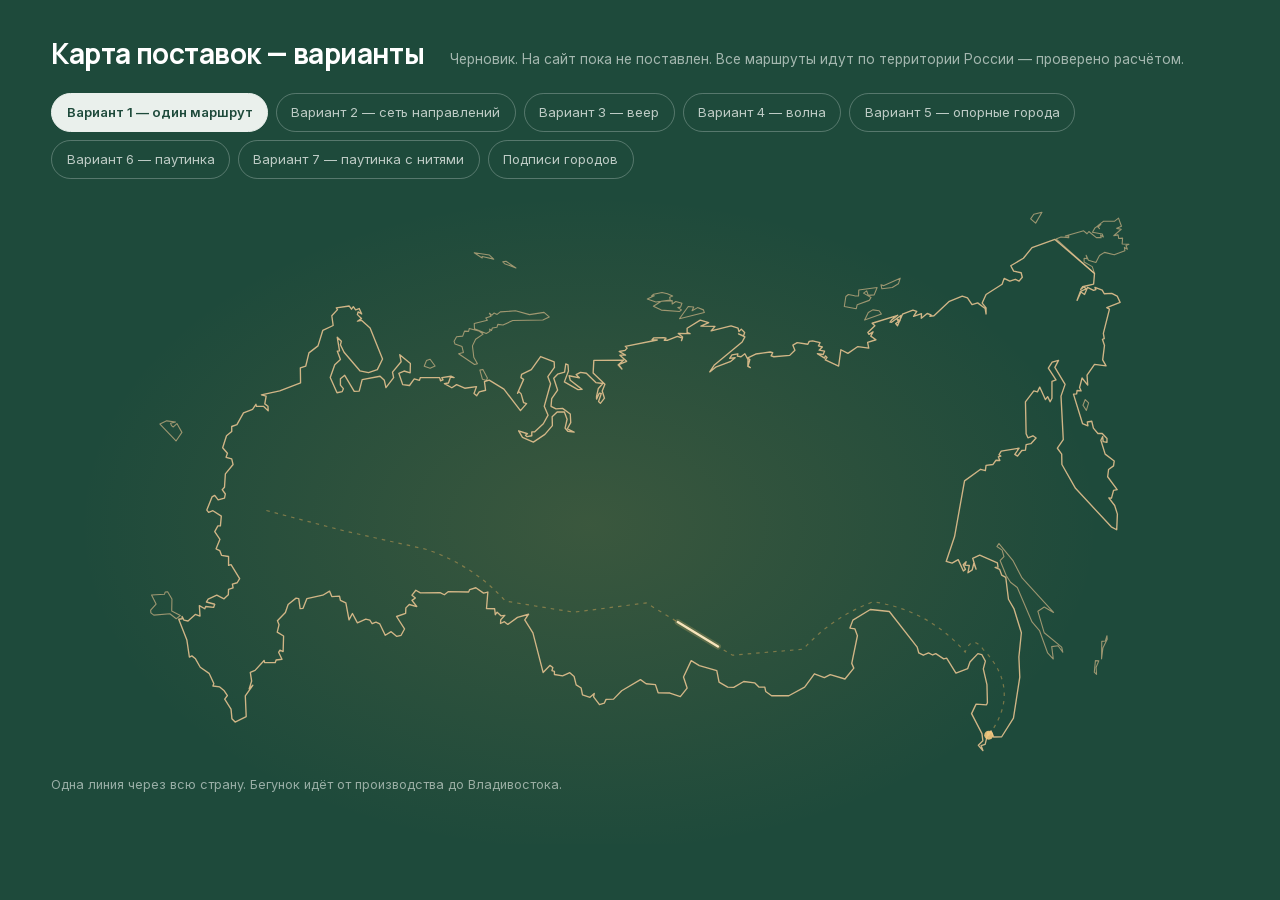
==== commit c172a026: "Паутинка: варианты 6 и 7 вместо перегруженного веера Веер из 61 луча слипался у Венёва в кашу. Проря" ====
--- a/map-demo.html
+++ b/map-demo.html
@@ -2,7 +2,7 @@
 <html lang="ru"><head>
 <meta charset="utf-8">
 <meta name="viewport" content="width=device-width, initial-scale=1">
-<title>Карта поставок — пять вариантов</title>
+<title>Карта поставок — варианты</title>
 <link rel="icon" href="assets/favicon.svg" type="image/svg+xml">
 <meta name="robots" content="noindex">
 <link rel="stylesheet" href="css/style.css">
@@ -65,11 +65,17 @@
     82%,100%{stroke-dashoffset:0;opacity:0}
   }
   @keyframes ndw{0%{opacity:0;r:1.9}8%{opacity:1;r:3.2}26%{opacity:.9;r:1.9}70%{opacity:.5}100%{opacity:0}}
+
+  /* паутинка: тонкие лучи, дальние ярче — от этого появляется глубина */
+  .wb{fill:none;stroke:#EFB35C;stroke-linecap:round;vector-effect:non-scaling-stroke;
+    stroke-width:calc(.55px + var(--w,1) * .55px);opacity:calc(.20 + var(--w,1) * .30)}
+  .wbr{fill:none;stroke:#EFB35C;stroke-width:.8;opacity:.22;vector-effect:non-scaling-stroke;
+    stroke-dasharray:2.5 4}
 </style>
 </head><body>
 <main class="wrap demo">
   <div class="demo__head">
-    <h1>Карта поставок — пять вариантов</h1>
+    <h1>Карта поставок — варианты</h1>
     <p>Черновик. На сайт пока не поставлен. Все маршруты идут по территории России — проверено расчётом.</p>
   </div>
   <div class="sw">
@@ -78,6 +84,8 @@
     <button type="button" data-v="3" aria-pressed="false">Вариант 3 — веер</button>
     <button type="button" data-v="4" aria-pressed="false">Вариант 4 — волна</button>
     <button type="button" data-v="5" aria-pressed="false">Вариант 5 — опорные города</button>
+    <button type="button" data-v="6" aria-pressed="false">Вариант 6 — паутинка</button>
+    <button type="button" data-v="7" aria-pressed="false">Вариант 7 — паутинка с нитями</button>
     <button type="button" data-lab aria-pressed="false">Подписи городов</button>
   </div>
 
@@ -649,6 +657,148 @@
     </svg>
     <p class="cap">Опорные города: восемь магистралей из Венёва, от них 51 местное плечо.</p>
   </div>
+  <div class="stage" id="stage6" hidden>
+    <svg viewBox="0 0 520 250" aria-label="Паутинка направлений из Венёва">
+      <path class="map map--main" d="M411.5 244.0 409.5 241.7 411.5 239.7 411.1 236.5 406.5 227.7 408.5 223.5 413.1 223.8 413.5 222.9 413.3 214.9 411.7 207.9 412.6 204.5 411.0 201.6 409.3 201.2 405.8 204.9 404.8 207.8 399.6 209.8 395.5 203.2 394.2 203.5 390.7 201.2 389.3 201.8 387.5 200.9 385.2 201.9 383.2 200.9 382.5 198.3 370.2 182.6 361.8 181.7 354.1 186.4 352.8 189.9 355.0 190.3 356.1 193.3 353.6 205.5 354.5 207.6 350.6 212.4 344.1 210.5 341.5 211.8 337.1 210.1 332.8 216.0 325.8 219.8 318.2 219.8 315.6 217.9 315.2 216.0 312.7 216.0 310.7 214.1 305.9 213.5 301.5 216.1 298.8 216.0 295.0 213.8 294.0 208.7 286.3 206.5 282.7 204.3 279.3 211.5 280.9 216.4 277.9 220.2 273.3 218.6 268.1 218.5 266.9 214.9 262.8 214.5 260.3 212.7 252.0 217.6 248.4 221.3 245.1 221.4 244.3 223.1 242.2 223.7 239.6 220.3 239.9 218.8 238.0 220.5 234.7 219.4 234.1 216.4 231.9 215.0 231.0 211.3 229.1 209.6 225.9 211.0 222.3 210.4 222.3 209.0 221.2 208.7 221.6 207.3 220.3 206.4 217.3 209.5 212.8 192.0 209.2 186.3 210.9 183.8 206.0 185.2 201.7 188.3 200.2 187.1 198.5 187.9 198.6 186.2 200.4 184.3 198.7 184.5 197.0 182.9 196.2 184.0 195.9 181.4 192.3 181.3 192.9 174.0 191.0 174.5 187.6 172.1 184.9 172.9 184.4 174.0 175.5 173.8 173.7 175.2 171.8 174.3 163.1 174.4 161.1 173.2 159.4 175.4 160.9 176.6 159.4 177.7 161.5 180.4 158.2 179.5 156.7 181.0 156.6 183.4 152.6 184.8 156.1 190.3 154.6 193.1 152.7 193.6 150.2 191.5 147.6 193.1 145.2 188.1 143.5 187.3 141.8 188.0 140.8 186.4 139.0 186.0 135.3 187.6 133.1 183.5 131.6 186.3 130.2 178.8 127.8 177.7 127.4 175.8 124.0 176.0 123.0 173.6 120.0 175.4 113.0 176.9 111.3 181.2 110.0 181.3 109.4 176.9 108.2 176.7 104.7 179.5 103.5 183.0 100.0 186.7 100.7 188.4 99.9 191.7 102.7 193.4 102.5 200.3 101.1 199.7 100.5 200.6 102.0 203.7 99.4 204.0 99.0 205.2 94.3 205.1 94.1 204.2 90.1 208.6 88.0 209.5 88.6 213.3 87.5 216.8 89.1 215.2 85.8 219.9 86.2 229.0 81.3 231.4 79.9 230.0 79.5 225.7 76.7 221.3 77.9 219.7 76.5 217.6 74.5 215.9 71.5 215.5 71.9 214.4 69.8 209.9 65.9 207.2 63.8 203.5 62.2 202.2 61.1 202.7 60.0 195.2 56.4 186.0 57.9 185.8 57.9 184.8 58.7 186.4 60.5 186.8 63.7 183.9 65.8 184.6 65.5 180.0 67.9 181.4 68.3 180.4 71.8 180.8 72.3 179.4 68.6 178.4 69.4 177.1 73.2 175.4 76.4 177.0 78.3 175.2 78.4 172.8 80.4 172.2 80.1 170.5 82.2 169.9 83.3 168.1 79.5 161.9 78.4 162.2 78.4 158.3 75.3 157.8 74.5 155.7 72.9 154.9 74.6 150.7 72.3 147.3 73.7 144.8 74.8 144.8 75.2 140.5 71.5 138.1 69.6 138.8 68.8 137.8 71.1 132.0 72.3 131.3 73.8 133.3 76.6 132.5 77.0 130.7 75.6 128.8 76.6 127.7 77.0 121.8 80.4 117.7 79.8 115.2 77.3 114.5 77.9 112.7 75.8 110.3 77.5 105.0 79.8 103.1 79.8 100.9 82.1 100.1 85.0 94.9 89.0 93.3 90.5 91.1 90.7 92.0 93.8 92.0 95.9 94.0 95.8 92.0 94.4 90.9 95.0 87.5 92.9 86.9 101.0 85.2 110.2 81.6 110.1 75.0 112.5 74.2 113.9 68.4 117.9 65.3 120.0 58.5 124.6 56.3 124.0 52.0 126.5 49.3 126.0 48.5 131.7 47.7 132.7 49.1 133.5 48.0 134.5 49.4 136.1 48.8 137.2 51.2 135.6 50.3 135.3 51.5 137.1 53.2 135.3 54.4 137.1 54.0 140.9 57.4 146.4 71.1 144.1 75.8 140.2 77.1 136.4 76.3 129.4 68.1 127.8 64.8 128.2 63.3 126.4 61.5 127.4 67.5 126.4 67.6 127.8 71.3 125.3 73.6 123.3 79.3 126.3 86.0 128.6 85.5 129.1 84.2 127.8 82.6 127.8 79.8 129.7 78.3 133.9 85.4 136.1 85.3 137.4 80.2 145.3 78.7 147.2 80.5 147.9 83.7 151.3 79.3 150.8 76.9 154.6 72.3 154.0 69.2 158.7 73.1 158.6 77.2 155.9 76.4 153.6 77.4 155.3 82.4 158.3 82.8 160.4 79.9 162.7 80.5 163.1 79.3 171.6 79.3 172.0 80.7 173.1 80.3 172.6 79.3 176.6 78.7 178.0 79.3 176.4 79.1 175.5 81.7 173.7 82.0 177.0 83.8 179.1 82.4 182.7 84.0 187.9 83.3 186.8 86.3 188.0 87.3 189.1 85.6 191.9 84.9 191.4 81.1 193.5 80.4 200.0 84.4 207.3 93.9 210.0 90.8 208.7 90.4 207.6 86.5 206.6 85.5 206.0 86.2 208.7 80.1 207.5 79.3 207.8 77.9 212.1 75.8 216.2 70.0 222.2 72.4 222.3 74.8 219.4 78.9 220.6 82.0 217.8 92.0 219.5 95.9 217.4 99.7 213.5 103.3 212.3 103.3 212.3 105.0 210.2 105.4 209.5 104.8 210.4 104.1 206.5 102.8 208.2 105.7 213.0 107.8 218.1 104.4 221.4 100.5 221.3 96.6 223.5 94.5 226.7 94.5 227.9 97.7 227.0 101.6 228.2 103.0 231.0 103.4 228.0 101.9 229.5 99.2 229.3 95.4 225.9 92.9 223.0 93.1 220.8 92.0 221.1 88.6 223.7 84.8 222.0 79.6 223.7 77.8 226.8 76.9 227.3 73.3 228.3 73.7 228.5 76.4 226.7 81.2 232.7 84.6 234.5 84.5 229.3 80.5 228.8 78.5 233.3 79.4 231.9 78.0 233.8 77.0 236.4 77.4 240.6 81.5 243.7 81.9 241.7 84.1 240.9 87.6 240.9 88.8 242.1 86.2 243.0 86.3 241.8 89.9 242.6 90.7 244.4 88.4 243.4 85.2 244.6 82.2 239.4 77.3 239.7 71.7 252.8 71.6 250.4 73.7 252.1 75.5 250.7 73.6 254.2 72.1 251.2 69.4 253.7 69.4 250.9 67.8 253.5 67.3 254.4 66.3 253.6 65.5 267.7 62.7 265.4 62.6 266.1 61.8 270.6 61.7 271.6 61.9 270.8 62.8 272.4 62.8 276.6 61.1 278.8 61.9 278.4 63.0 278.9 61.4 277.0 59.8 282.2 59.9 280.9 59.4 280.9 57.5 286.7 53.9 290.4 55.0 287.0 56.6 293.2 56.7 291.5 58.7 300.3 56.5 303.4 57.5 303.8 59.0 304.8 57.9 306.3 59.4 305.8 60.9 303.6 60.0 306.4 61.3 305.2 63.6 292.8 73.9 290.9 76.8 293.5 74.7 300.2 72.1 302.1 70.5 299.7 70.8 300.7 69.3 303.3 68.8 303.1 69.8 304.7 70.1 306.4 68.8 307.8 71.4 307.7 74.4 308.8 74.9 307.8 74.2 308.6 71.3 307.7 70.6 311.2 68.9 317.6 68.0 318.7 68.3 318.0 69.7 319.2 70.1 326.2 69.5 328.5 67.2 327.6 65.0 329.5 63.9 334.2 64.6 334.8 63.3 336.3 63.1 339.6 63.9 338.9 65.3 340.6 65.8 339.2 67.2 341.6 67.6 341.0 69.1 338.4 68.7 341.6 70.7 341.9 69.7 342.7 70.4 341.9 71.5 347.8 74.2 348.8 67.0 351.9 68.6 356.3 65.6 361.1 66.3 360.6 63.8 364.3 62.6 362.0 61.0 363.0 59.1 361.2 60.2 360.7 59.4 363.8 56.4 362.6 55.3 373.9 51.8 371.3 53.7 370.5 54.8 371.2 54.9 375.3 51.9 374.9 54.2 373.5 53.3 374.2 54.6 373.0 55.4 373.8 56.4 376.0 51.3 380.6 49.5 382.3 50.1 380.9 52.3 384.4 51.1 384.3 53.1 386.9 51.0 388.6 51.6 388.1 52.2 389.9 52.0 396.7 45.6 402.4 43.3 404.7 44.1 406.7 47.1 409.2 46.3 412.5 48.8 412.9 51.2 412.9 48.5 411.2 46.4 412.9 42.6 420.0 38.1 420.9 35.5 423.4 36.7 425.8 35.9 427.5 36.7 428.9 35.0 428.4 33.0 425.1 32.3 423.8 29.9 429.4 26.6 433.2 21.9 443.3 18.3 460.8 33.3 460.4 38.0 455.5 39.2 454.7 40.4 456.1 39.2 457.1 40.1 454.6 41.2 453.1 45.2 454.8 41.5 456.4 42.6 457.7 39.5 460.4 40.8 461.4 40.5 461.0 39.5 464.2 40.7 465.1 42.3 468.4 42.1 470.8 43.3 472.1 46.1 466.2 48.4 467.4 49.1 464.7 59.8 465.1 62.1 464.3 62.4 465.2 65.1 464.4 71.5 465.9 74.1 460.8 73.5 457.5 78.2 457.8 82.6 455.3 79.5 454.2 83.7 454.9 85.2 453.1 85.0 452.9 86.5 451.5 86.6 455.5 99.6 457.9 100.6 457.6 98.9 459.6 98.6 460.3 101.6 462.3 104.0 464.2 104.0 466.3 106.2 466.3 107.9 464.6 107.6 464.4 105.3 463.6 107.0 465.5 113.1 469.5 116.1 469.2 118.3 467.0 119.9 466.6 123.1 470.8 128.8 469.2 129.1 468.3 132.5 467.1 132.4 469.7 135.8 470.9 139.6 470.6 146.5 468.2 145.2 452.4 128.2 446.4 117.7 446.3 113.1 444.4 110.5 447.0 106.7 446.0 87.5 447.8 82.3 443.3 74.8 444.9 71.7 442.1 72.5 440.4 75.1 443.8 80.3 442.0 81.0 442.0 88.4 441.2 90.0 440.1 87.7 439.1 89.0 436.6 83.5 435.6 85.6 434.0 85.2 430.3 90.0 430.6 104.1 431.4 105.9 433.6 105.0 435.0 106.0 432.7 108.5 430.6 108.9 430.3 111.3 428.7 111.5 426.8 114.0 425.6 113.2 427.5 110.5 419.6 111.8 418.6 113.4 419.4 114.0 418.3 114.3 419.0 115.9 417.3 115.8 415.9 117.7 412.9 118.1 412.6 120.4 410.5 119.8 403.4 124.9 399.0 149.5 395.3 160.5 397.9 161.2 400.6 159.7 402.9 164.7 403.8 164.0 402.8 161.9 404.1 160.6 403.6 162.1 405.5 162.3 404.9 165.5 406.8 164.2 407.5 161.3 408.5 163.9 407.0 159.1 410.1 157.7 417.9 161.1 418.2 163.0 416.9 163.1 418.9 164.0 419.8 166.5 421.6 167.5 422.8 177.2 425.2 181.3 428.5 192.0 427.4 202.7 427.8 211.6 425.0 229.7 419.8 237.9 416.2 238.0 415.1 235.3 414.0 237.3 413.8 235.9 412.5 241.3 410.7 241.8Z"/>
+      <path class="map map--isl" d="M418.6 152.6 424.7 160.0 428.8 167.8 442.7 183.0 438.6 180.6 435.8 182.5 438.6 192.0 446.3 198.3 446.8 200.6 444.7 197.7 441.9 198.1 442.6 203.6 440.1 200.9 436.5 191.0 433.2 187.2 426.7 172.0 423.7 169.7 421.8 166.7 419.1 160.1 420.8 158.4 420.0 155.5 417.7 153.9ZM443.8 18.1 446.0 17.2 449.4 17.5 449.4 16.7 447.9 16.8 456.0 14.5 457.5 15.8 458.3 14.8 461.6 17.5 463.7 17.5 463.5 16.4 464.7 17.2 464.2 15.9 459.9 15.1 461.0 13.2 462.1 12.5 463.0 13.5 462.4 12.8 463.6 11.6 462.3 12.2 464.7 10.3 469.7 10.2 471.4 8.9 472.7 12.5 470.6 13.4 472.6 13.8 469.3 16.6 471.2 16.3 471.5 17.9 473.2 17.7 473.0 20.3 476.0 20.4 474.7 21.0 475.3 22.6 474.0 21.8 474.2 23.3 469.5 25.1 465.2 24.0 463.0 25.4 461.4 28.5 458.1 27.5 457.1 25.3 457.5 26.8 456.2 26.6 456.2 28.3 459.8 30.3 460.8 33.3ZM217.2 53.9 203.9 54.1 199.6 56.1 197.3 55.8 196.9 57.1 194.9 57.4 194.5 58.5 193.7 57.9 193.8 58.9 192.2 59.8 187.0 57.7 186.9 55.4 192.7 54.0 192.0 53.0 194.3 52.2 193.6 50.9 194.7 51.7 195.6 50.8 197.0 51.4 198.4 50.3 205.1 49.8 211.3 51.5 217.7 50.5 220.0 52.5ZM188.9 58.7 190.8 60.1 187.5 62.4 186.1 65.3 186.7 70.3 188.3 73.2 187.0 73.5 180.0 68.8 182.1 68.2 181.5 65.6 178.4 64.5 178.0 63.3 179.1 61.3 181.8 61.0 182.6 58.8 184.4 58.9 184.7 57.6ZM50.4 174.0 51.5 173.9 53.4 177.1 53.3 182.4 57.1 184.4 55.3 185.8 52.5 183.6 45.4 184.2 44.1 183.2 44.0 182.0 46.4 179.3 44.4 175.3 50.1 175.0ZM354.9 43.2 356.6 43.3 356.7 40.6 364.8 39.5 363.5 42.8 360.9 43.0 360.2 41.0 358.8 42.0 362.1 43.9 361.3 45.2 356.0 47.1 355.6 48.9 350.3 47.9 351.0 43.5 352.1 42.6ZM55.0 98.9 52.8 99.5 53.2 100.5 54.0 101.1 55.6 99.6 57.8 103.5 55.2 107.3 48.1 99.8 51.1 98.4ZM274.3 45.3 274.3 46.8 275.9 45.7 278.6 46.5 278.0 48.2 276.8 48.4 278.4 49.4 277.6 50.1 269.5 49.5 266.0 47.8 269.5 45.6ZM283.8 48.1 283.1 49.8 285.5 48.4 288.1 49.4 288.5 50.6 277.5 53.3 281.4 47.9ZM272.2 42.3 274.5 43.3 273.2 43.8 273.4 45.1 267.1 45.9 263.3 44.6 266.4 43.2 265.2 43.2 266.1 42.5 269.8 41.7ZM466.4 194.9 464.5 198.7 463.9 203.5 464.0 195.8 465.6 195.6 466.3 193.3ZM367.6 38.7 375.0 35.4 374.2 37.9 371.5 39.5 366.9 40.1 366.5 38.3ZM362.9 49.4 365.7 49.8 366.7 51.2 359.3 53.9 360.9 50.6ZM193.6 25.2 195.5 27.0 190.4 25.8 190.4 26.5 186.9 24.2ZM434.0 7.2 437.6 6.3 434.8 11.1 432.6 9.2ZM200.9 27.9 205.3 30.9 200.3 29.0 199.5 28.2ZM169.6 74.2 167.4 75.2 164.8 74.3 165.8 71.8 167.4 71.2ZM192.7 79.5 192.3 80.6 190.5 80.0 189.4 76.0 190.7 75.7ZM461.2 204.3 462.7 204.4 461.5 207.2 461.7 210.4 460.7 209.4ZM457.2 93.8 455.7 91.5 456.7 89.0 458.2 90.5Z"/>
+      <path class="wb" d="M95.1 138.0 Q87.7 131.1 80.2 124.2" style="--w:0.061"/>
+      <path class="wb" d="M95.1 138.0 Q110.1 150.9 125.2 163.9" style="--w:0.119"/>
+      <path class="wb" d="M95.1 138.0 Q94.6 159.6 94.1 181.2" style="--w:0.129"/>
+      <path class="wb" d="M95.1 138.0 Q103.7 114.9 112.3 91.7" style="--w:0.148"/>
+      <path class="wb" d="M95.1 138.0 Q123.2 126.8 151.2 115.5" style="--w:0.181"/>
+      <path class="wb" d="M95.1 138.0 Q92.3 172.4 63.6 191.5" style="--w:0.186"/>
+      <path class="wb" d="M95.1 138.0 Q129.6 152.1 164.2 166.3" style="--w:0.224"/>
+      <path class="wb" d="M95.1 138.0 Q76.6 177.6 85.9 220.3" style="--w:0.248"/>
+      <path class="wb" d="M95.1 138.0 Q103.7 114.9 112.3 91.7 Q111.7 65.9 134.9 54.7" style="--w:0.276"/>
+      <path class="wb" d="M95.1 138.0 Q147.8 120.4 200.4 102.7" style="--w:0.332"/>
+      <path class="wb" d="M95.1 138.0 Q156.0 136.5 200.7 178.0" style="--w:0.338"/>
+      <path class="wb" d="M95.1 138.0 Q152.3 138.3 209.6 138.5" style="--w:0.343"/>
+      <path class="wb" d="M95.1 138.0 Q169.4 152.3 232.4 194.3" style="--w:0.444"/>
+      <path class="wb" d="M95.1 138.0 Q177.8 129.5 253.9 95.9" style="--w:0.492"/>
+      <path class="wb" d="M95.1 138.0 Q178.9 158.4 262.8 178.8" style="--w:0.517"/>
+      <path class="wb" d="M95.1 138.0 Q213.7 168.6 332.2 199.2" style="--w:0.733"/>
+      <path class="wb" d="M95.1 138.0 Q229.1 130.8 363.0 123.6" style="--w:0.803"/>
+      <path class="wb" d="M95.1 138.0 Q229.0 158.2 363.0 178.3" style="--w:0.811"/>
+      <path class="wb" d="M95.1 138.0 Q262.2 123.5 411.7 199.4" style="--w:0.965"/>
+      <path class="wb" d="M95.1 138.0 Q259.1 124.5 423.2 111.1" style="--w:0.985"/>
+      <path class="wb" d="M95.1 138.0 Q262.2 123.5 411.7 199.4 Q438.5 205.2 413.7 217.0 Q433.1 226.3 412.6 232.9 Q415.3 234.4 414.1 237.2" style="--w:1.000"/>
+      <path class="flow" d="M95.1 138.0 Q87.7 131.1 80.2 124.2" style="--i:0"/>
+      <path class="flow" d="M95.1 138.0 Q123.2 126.8 151.2 115.5" style="--i:4"/>
+      <path class="flow" d="M95.1 138.0 Q103.7 114.9 112.3 91.7 Q111.7 65.9 134.9 54.7" style="--i:8"/>
+      <path class="flow" d="M95.1 138.0 Q169.4 152.3 232.4 194.3" style="--i:12"/>
+      <path class="flow" d="M95.1 138.0 Q229.1 130.8 363.0 123.6" style="--i:16"/>
+      <path class="flow" d="M95.1 138.0 Q262.2 123.5 411.7 199.4 Q438.5 205.2 413.7 217.0 Q433.1 226.3 412.6 232.9 Q415.3 234.4 414.1 237.2" style="--i:20"/>
+      <circle class="nd" cx="80.2" cy="124.2" r="1.7"/>
+      <circle class="nd" cx="125.2" cy="163.9" r="1.7"/>
+      <circle class="nd" cx="94.1" cy="181.2" r="1.7"/>
+      <circle class="nd" cx="112.3" cy="91.7" r="1.7"/>
+      <circle class="nd" cx="151.2" cy="115.5" r="1.7"/>
+      <circle class="nd" cx="63.6" cy="191.5" r="1.7"/>
+      <circle class="nd" cx="164.2" cy="166.3" r="1.7"/>
+      <circle class="nd" cx="85.9" cy="220.3" r="1.7"/>
+      <circle class="nd" cx="134.9" cy="54.7" r="1.7"/>
+      <circle class="nd" cx="200.4" cy="102.7" r="1.7"/>
+      <circle class="nd" cx="200.7" cy="178.0" r="1.7"/>
+      <circle class="nd" cx="209.6" cy="138.5" r="1.7"/>
+      <circle class="nd" cx="232.4" cy="194.3" r="1.7"/>
+      <circle class="nd" cx="253.9" cy="95.9" r="1.7"/>
+      <circle class="nd" cx="262.8" cy="178.8" r="1.7"/>
+      <circle class="nd" cx="332.2" cy="199.2" r="1.7"/>
+      <circle class="nd" cx="363.0" cy="123.6" r="1.7"/>
+      <circle class="nd" cx="363.0" cy="178.3" r="1.7"/>
+      <circle class="nd" cx="411.7" cy="199.4" r="1.7"/>
+      <circle class="nd" cx="423.2" cy="111.1" r="1.7"/>
+      <circle class="nd" cx="414.1" cy="237.2" r="1.7"/>
+      <circle class="hm" cx="95.1" cy="138.0" r="3.2"/>
+      <circle class="hm hm--ring" cx="95.1" cy="138.0" r="3.2"/>
+      <text class="lb" x="138.9" y="50.7">Мурманск</text>
+      <text class="lb" x="100.2" y="90.3">Санкт-Петербург</text>
+      <text class="lb" x="67.6" y="187.5">Краснодар</text>
+      <text class="lb" x="89.9" y="216.3">Махачкала</text>
+      <text class="lb" x="168.2" y="162.3">Челябинск</text>
+      <text class="lb" x="204.7" y="174.0">Омск</text>
+      <text class="lb" x="257.9" y="91.9">Норильск</text>
+      <text class="lb" x="266.8" y="174.8">Красноярск</text>
+      <text class="lb" x="367.0" y="119.6">Якутск</text>
+      <text class="lb" x="415.7" y="195.4">Хабаровск</text>
+      <text class="lb" x="418.1" y="233.2">Владивосток</text>
+      <text class="lb" x="427.2" y="107.1">Магадан</text>
+    </svg>
+    <p class="cap">Паутинка: 21 направления, по одному на сектор карты. Дальние лучи ярче ближних.</p>
+  </div>
+
+  <div class="stage" id="stage7" hidden>
+    <svg viewBox="0 0 520 250" aria-label="Паутинка с перемычками">
+      <path class="map map--main" d="M411.5 244.0 409.5 241.7 411.5 239.7 411.1 236.5 406.5 227.7 408.5 223.5 413.1 223.8 413.5 222.9 413.3 214.9 411.7 207.9 412.6 204.5 411.0 201.6 409.3 201.2 405.8 204.9 404.8 207.8 399.6 209.8 395.5 203.2 394.2 203.5 390.7 201.2 389.3 201.8 387.5 200.9 385.2 201.9 383.2 200.9 382.5 198.3 370.2 182.6 361.8 181.7 354.1 186.4 352.8 189.9 355.0 190.3 356.1 193.3 353.6 205.5 354.5 207.6 350.6 212.4 344.1 210.5 341.5 211.8 337.1 210.1 332.8 216.0 325.8 219.8 318.2 219.8 315.6 217.9 315.2 216.0 312.7 216.0 310.7 214.1 305.9 213.5 301.5 216.1 298.8 216.0 295.0 213.8 294.0 208.7 286.3 206.5 282.7 204.3 279.3 211.5 280.9 216.4 277.9 220.2 273.3 218.6 268.1 218.5 266.9 214.9 262.8 214.5 260.3 212.7 252.0 217.6 248.4 221.3 245.1 221.4 244.3 223.1 242.2 223.7 239.6 220.3 239.9 218.8 238.0 220.5 234.7 219.4 234.1 216.4 231.9 215.0 231.0 211.3 229.1 209.6 225.9 211.0 222.3 210.4 222.3 209.0 221.2 208.7 221.6 207.3 220.3 206.4 217.3 209.5 212.8 192.0 209.2 186.3 210.9 183.8 206.0 185.2 201.7 188.3 200.2 187.1 198.5 187.9 198.6 186.2 200.4 184.3 198.7 184.5 197.0 182.9 196.2 184.0 195.9 181.4 192.3 181.3 192.9 174.0 191.0 174.5 187.6 172.1 184.9 172.9 184.4 174.0 175.5 173.8 173.7 175.2 171.8 174.3 163.1 174.4 161.1 173.2 159.4 175.4 160.9 176.6 159.4 177.7 161.5 180.4 158.2 179.5 156.7 181.0 156.6 183.4 152.6 184.8 156.1 190.3 154.6 193.1 152.7 193.6 150.2 191.5 147.6 193.1 145.2 188.1 143.5 187.3 141.8 188.0 140.8 186.4 139.0 186.0 135.3 187.6 133.1 183.5 131.6 186.3 130.2 178.8 127.8 177.7 127.4 175.8 124.0 176.0 123.0 173.6 120.0 175.4 113.0 176.9 111.3 181.2 110.0 181.3 109.4 176.9 108.2 176.7 104.7 179.5 103.5 183.0 100.0 186.7 100.7 188.4 99.9 191.7 102.7 193.4 102.5 200.3 101.1 199.7 100.5 200.6 102.0 203.7 99.4 204.0 99.0 205.2 94.3 205.1 94.1 204.2 90.1 208.6 88.0 209.5 88.6 213.3 87.5 216.8 89.1 215.2 85.8 219.9 86.2 229.0 81.3 231.4 79.9 230.0 79.5 225.7 76.7 221.3 77.9 219.7 76.5 217.6 74.5 215.9 71.5 215.5 71.9 214.4 69.8 209.9 65.9 207.2 63.8 203.5 62.2 202.2 61.1 202.7 60.0 195.2 56.4 186.0 57.9 185.8 57.9 184.8 58.7 186.4 60.5 186.8 63.7 183.9 65.8 184.6 65.5 180.0 67.9 181.4 68.3 180.4 71.8 180.8 72.3 179.4 68.6 178.4 69.4 177.1 73.2 175.4 76.4 177.0 78.3 175.2 78.4 172.8 80.4 172.2 80.1 170.5 82.2 169.9 83.3 168.1 79.5 161.9 78.4 162.2 78.4 158.3 75.3 157.8 74.5 155.7 72.9 154.9 74.6 150.7 72.3 147.3 73.7 144.8 74.8 144.8 75.2 140.5 71.5 138.1 69.6 138.8 68.8 137.8 71.1 132.0 72.3 131.3 73.8 133.3 76.6 132.5 77.0 130.7 75.6 128.8 76.6 127.7 77.0 121.8 80.4 117.7 79.8 115.2 77.3 114.5 77.9 112.7 75.8 110.3 77.5 105.0 79.8 103.1 79.8 100.9 82.1 100.1 85.0 94.9 89.0 93.3 90.5 91.1 90.7 92.0 93.8 92.0 95.9 94.0 95.8 92.0 94.4 90.9 95.0 87.5 92.9 86.9 101.0 85.2 110.2 81.6 110.1 75.0 112.5 74.2 113.9 68.4 117.9 65.3 120.0 58.5 124.6 56.3 124.0 52.0 126.5 49.3 126.0 48.5 131.7 47.7 132.7 49.1 133.5 48.0 134.5 49.4 136.1 48.8 137.2 51.2 135.6 50.3 135.3 51.5 137.1 53.2 135.3 54.4 137.1 54.0 140.9 57.4 146.4 71.1 144.1 75.8 140.2 77.1 136.4 76.3 129.4 68.1 127.8 64.8 128.2 63.3 126.4 61.5 127.4 67.5 126.4 67.6 127.8 71.3 125.3 73.6 123.3 79.3 126.3 86.0 128.6 85.5 129.1 84.2 127.8 82.6 127.8 79.8 129.7 78.3 133.9 85.4 136.1 85.3 137.4 80.2 145.3 78.7 147.2 80.5 147.9 83.7 151.3 79.3 150.8 76.9 154.6 72.3 154.0 69.2 158.7 73.1 158.6 77.2 155.9 76.4 153.6 77.4 155.3 82.4 158.3 82.8 160.4 79.9 162.7 80.5 163.1 79.3 171.6 79.3 172.0 80.7 173.1 80.3 172.6 79.3 176.6 78.7 178.0 79.3 176.4 79.1 175.5 81.7 173.7 82.0 177.0 83.8 179.1 82.4 182.7 84.0 187.9 83.3 186.8 86.3 188.0 87.3 189.1 85.6 191.9 84.9 191.4 81.1 193.5 80.4 200.0 84.4 207.3 93.9 210.0 90.8 208.7 90.4 207.6 86.5 206.6 85.5 206.0 86.2 208.7 80.1 207.5 79.3 207.8 77.9 212.1 75.8 216.2 70.0 222.2 72.4 222.3 74.8 219.4 78.9 220.6 82.0 217.8 92.0 219.5 95.9 217.4 99.7 213.5 103.3 212.3 103.3 212.3 105.0 210.2 105.4 209.5 104.8 210.4 104.1 206.5 102.8 208.2 105.7 213.0 107.8 218.1 104.4 221.4 100.5 221.3 96.6 223.5 94.5 226.7 94.5 227.9 97.7 227.0 101.6 228.2 103.0 231.0 103.4 228.0 101.9 229.5 99.2 229.3 95.4 225.9 92.9 223.0 93.1 220.8 92.0 221.1 88.6 223.7 84.8 222.0 79.6 223.7 77.8 226.8 76.9 227.3 73.3 228.3 73.7 228.5 76.4 226.7 81.2 232.7 84.6 234.5 84.5 229.3 80.5 228.8 78.5 233.3 79.4 231.9 78.0 233.8 77.0 236.4 77.4 240.6 81.5 243.7 81.9 241.7 84.1 240.9 87.6 240.9 88.8 242.1 86.2 243.0 86.3 241.8 89.9 242.6 90.7 244.4 88.4 243.4 85.2 244.6 82.2 239.4 77.3 239.7 71.7 252.8 71.6 250.4 73.7 252.1 75.5 250.7 73.6 254.2 72.1 251.2 69.4 253.7 69.4 250.9 67.8 253.5 67.3 254.4 66.3 253.6 65.5 267.7 62.7 265.4 62.6 266.1 61.8 270.6 61.7 271.6 61.9 270.8 62.8 272.4 62.8 276.6 61.1 278.8 61.9 278.4 63.0 278.9 61.4 277.0 59.8 282.2 59.9 280.9 59.4 280.9 57.5 286.7 53.9 290.4 55.0 287.0 56.6 293.2 56.7 291.5 58.7 300.3 56.5 303.4 57.5 303.8 59.0 304.8 57.9 306.3 59.4 305.8 60.9 303.6 60.0 306.4 61.3 305.2 63.6 292.8 73.9 290.9 76.8 293.5 74.7 300.2 72.1 302.1 70.5 299.7 70.8 300.7 69.3 303.3 68.8 303.1 69.8 304.7 70.1 306.4 68.8 307.8 71.4 307.7 74.4 308.8 74.9 307.8 74.2 308.6 71.3 307.7 70.6 311.2 68.9 317.6 68.0 318.7 68.3 318.0 69.7 319.2 70.1 326.2 69.5 328.5 67.2 327.6 65.0 329.5 63.9 334.2 64.6 334.8 63.3 336.3 63.1 339.6 63.9 338.9 65.3 340.6 65.8 339.2 67.2 341.6 67.6 341.0 69.1 338.4 68.7 341.6 70.7 341.9 69.7 342.7 70.4 341.9 71.5 347.8 74.2 348.8 67.0 351.9 68.6 356.3 65.6 361.1 66.3 360.6 63.8 364.3 62.6 362.0 61.0 363.0 59.1 361.2 60.2 360.7 59.4 363.8 56.4 362.6 55.3 373.9 51.8 371.3 53.7 370.5 54.8 371.2 54.9 375.3 51.9 374.9 54.2 373.5 53.3 374.2 54.6 373.0 55.4 373.8 56.4 376.0 51.3 380.6 49.5 382.3 50.1 380.9 52.3 384.4 51.1 384.3 53.1 386.9 51.0 388.6 51.6 388.1 52.2 389.9 52.0 396.7 45.6 402.4 43.3 404.7 44.1 406.7 47.1 409.2 46.3 412.5 48.8 412.9 51.2 412.9 48.5 411.2 46.4 412.9 42.6 420.0 38.1 420.9 35.5 423.4 36.7 425.8 35.9 427.5 36.7 428.9 35.0 428.4 33.0 425.1 32.3 423.8 29.9 429.4 26.6 433.2 21.9 443.3 18.3 460.8 33.3 460.4 38.0 455.5 39.2 454.7 40.4 456.1 39.2 457.1 40.1 454.6 41.2 453.1 45.2 454.8 41.5 456.4 42.6 457.7 39.5 460.4 40.8 461.4 40.5 461.0 39.5 464.2 40.7 465.1 42.3 468.4 42.1 470.8 43.3 472.1 46.1 466.2 48.4 467.4 49.1 464.7 59.8 465.1 62.1 464.3 62.4 465.2 65.1 464.4 71.5 465.9 74.1 460.8 73.5 457.5 78.2 457.8 82.6 455.3 79.5 454.2 83.7 454.9 85.2 453.1 85.0 452.9 86.5 451.5 86.6 455.5 99.6 457.9 100.6 457.6 98.9 459.6 98.6 460.3 101.6 462.3 104.0 464.2 104.0 466.3 106.2 466.3 107.9 464.6 107.6 464.4 105.3 463.6 107.0 465.5 113.1 469.5 116.1 469.2 118.3 467.0 119.9 466.6 123.1 470.8 128.8 469.2 129.1 468.3 132.5 467.1 132.4 469.7 135.8 470.9 139.6 470.6 146.5 468.2 145.2 452.4 128.2 446.4 117.7 446.3 113.1 444.4 110.5 447.0 106.7 446.0 87.5 447.8 82.3 443.3 74.8 444.9 71.7 442.1 72.5 440.4 75.1 443.8 80.3 442.0 81.0 442.0 88.4 441.2 90.0 440.1 87.7 439.1 89.0 436.6 83.5 435.6 85.6 434.0 85.2 430.3 90.0 430.6 104.1 431.4 105.9 433.6 105.0 435.0 106.0 432.7 108.5 430.6 108.9 430.3 111.3 428.7 111.5 426.8 114.0 425.6 113.2 427.5 110.5 419.6 111.8 418.6 113.4 419.4 114.0 418.3 114.3 419.0 115.9 417.3 115.8 415.9 117.7 412.9 118.1 412.6 120.4 410.5 119.8 403.4 124.9 399.0 149.5 395.3 160.5 397.9 161.2 400.6 159.7 402.9 164.7 403.8 164.0 402.8 161.9 404.1 160.6 403.6 162.1 405.5 162.3 404.9 165.5 406.8 164.2 407.5 161.3 408.5 163.9 407.0 159.1 410.1 157.7 417.9 161.1 418.2 163.0 416.9 163.1 418.9 164.0 419.8 166.5 421.6 167.5 422.8 177.2 425.2 181.3 428.5 192.0 427.4 202.7 427.8 211.6 425.0 229.7 419.8 237.9 416.2 238.0 415.1 235.3 414.0 237.3 413.8 235.9 412.5 241.3 410.7 241.8Z"/>
+      <path class="map map--isl" d="M418.6 152.6 424.7 160.0 428.8 167.8 442.7 183.0 438.6 180.6 435.8 182.5 438.6 192.0 446.3 198.3 446.8 200.6 444.7 197.7 441.9 198.1 442.6 203.6 440.1 200.9 436.5 191.0 433.2 187.2 426.7 172.0 423.7 169.7 421.8 166.7 419.1 160.1 420.8 158.4 420.0 155.5 417.7 153.9ZM443.8 18.1 446.0 17.2 449.4 17.5 449.4 16.7 447.9 16.8 456.0 14.5 457.5 15.8 458.3 14.8 461.6 17.5 463.7 17.5 463.5 16.4 464.7 17.2 464.2 15.9 459.9 15.1 461.0 13.2 462.1 12.5 463.0 13.5 462.4 12.8 463.6 11.6 462.3 12.2 464.7 10.3 469.7 10.2 471.4 8.9 472.7 12.5 470.6 13.4 472.6 13.8 469.3 16.6 471.2 16.3 471.5 17.9 473.2 17.7 473.0 20.3 476.0 20.4 474.7 21.0 475.3 22.6 474.0 21.8 474.2 23.3 469.5 25.1 465.2 24.0 463.0 25.4 461.4 28.5 458.1 27.5 457.1 25.3 457.5 26.8 456.2 26.6 456.2 28.3 459.8 30.3 460.8 33.3ZM217.2 53.9 203.9 54.1 199.6 56.1 197.3 55.8 196.9 57.1 194.9 57.4 194.5 58.5 193.7 57.9 193.8 58.9 192.2 59.8 187.0 57.7 186.9 55.4 192.7 54.0 192.0 53.0 194.3 52.2 193.6 50.9 194.7 51.7 195.6 50.8 197.0 51.4 198.4 50.3 205.1 49.8 211.3 51.5 217.7 50.5 220.0 52.5ZM188.9 58.7 190.8 60.1 187.5 62.4 186.1 65.3 186.7 70.3 188.3 73.2 187.0 73.5 180.0 68.8 182.1 68.2 181.5 65.6 178.4 64.5 178.0 63.3 179.1 61.3 181.8 61.0 182.6 58.8 184.4 58.9 184.7 57.6ZM50.4 174.0 51.5 173.9 53.4 177.1 53.3 182.4 57.1 184.4 55.3 185.8 52.5 183.6 45.4 184.2 44.1 183.2 44.0 182.0 46.4 179.3 44.4 175.3 50.1 175.0ZM354.9 43.2 356.6 43.3 356.7 40.6 364.8 39.5 363.5 42.8 360.9 43.0 360.2 41.0 358.8 42.0 362.1 43.9 361.3 45.2 356.0 47.1 355.6 48.9 350.3 47.9 351.0 43.5 352.1 42.6ZM55.0 98.9 52.8 99.5 53.2 100.5 54.0 101.1 55.6 99.6 57.8 103.5 55.2 107.3 48.1 99.8 51.1 98.4ZM274.3 45.3 274.3 46.8 275.9 45.7 278.6 46.5 278.0 48.2 276.8 48.4 278.4 49.4 277.6 50.1 269.5 49.5 266.0 47.8 269.5 45.6ZM283.8 48.1 283.1 49.8 285.5 48.4 288.1 49.4 288.5 50.6 277.5 53.3 281.4 47.9ZM272.2 42.3 274.5 43.3 273.2 43.8 273.4 45.1 267.1 45.9 263.3 44.6 266.4 43.2 265.2 43.2 266.1 42.5 269.8 41.7ZM466.4 194.9 464.5 198.7 463.9 203.5 464.0 195.8 465.6 195.6 466.3 193.3ZM367.6 38.7 375.0 35.4 374.2 37.9 371.5 39.5 366.9 40.1 366.5 38.3ZM362.9 49.4 365.7 49.8 366.7 51.2 359.3 53.9 360.9 50.6ZM193.6 25.2 195.5 27.0 190.4 25.8 190.4 26.5 186.9 24.2ZM434.0 7.2 437.6 6.3 434.8 11.1 432.6 9.2ZM200.9 27.9 205.3 30.9 200.3 29.0 199.5 28.2ZM169.6 74.2 167.4 75.2 164.8 74.3 165.8 71.8 167.4 71.2ZM192.7 79.5 192.3 80.6 190.5 80.0 189.4 76.0 190.7 75.7ZM461.2 204.3 462.7 204.4 461.5 207.2 461.7 210.4 460.7 209.4ZM457.2 93.8 455.7 91.5 456.7 89.0 458.2 90.5Z"/>
+      <path class="wbr" d="M143.2 138.2 Q174.9 151.4 207.6 154.9 Q216.6 166.7 228.1 163.8 Q195.5 165.6 165.5 155.1 Q178.8 164.5 194.7 163.7 Q209.9 178.7 229.1 179.7 Q182.5 172.6 139.5 154.8 Q130.9 154.5 124.1 149.9 Q137.4 158.4 152.8 161.6 Q129.2 157.4 107.7 148.9 Q100.3 152.9 94.7 156.1 Q91.4 164.2 91.2 172.6 Q84.8 166.0 81.9 160.5 Q84.9 145.8 88.8 132.2 Q96.3 125.4 102.3 118.6 Q108.7 111.5 111.8 103.0 Q116.6 117.0 118.7 128.6 Q129.7 127.9 139.3 123.2 Q151.5 125.1 161.8 120.3 Q198.2 129.6 232.9 126.7 Q220.8 136.8 207.6 132.0"/>
+      <path class="wbr" d="M170.7 138.3 Q220.5 159.0 271.9 164.6 Q286.0 183.1 304.1 178.5 Q252.9 181.3 205.8 164.9 Q226.7 179.7 251.6 178.4 Q275.4 201.9 305.6 203.5 Q232.5 192.3 164.8 164.4 Q151.4 164.0 140.7 156.7 Q161.5 170.0 185.7 175.2 Q148.7 168.4 115.0 155.1 Q103.3 161.4 94.4 166.5 Q89.2 179.2 89.0 192.3 Q79.0 182.0 74.3 173.3 Q79.0 150.2 85.3 128.9 Q97.0 118.2 106.5 107.4 Q116.5 96.4 121.4 83.0 Q128.8 105.0 132.1 123.2 Q149.5 122.1 164.6 114.7 Q183.8 117.7 199.9 110.2 Q257.1 124.9 311.6 120.2 Q292.6 136.2 271.9 128.5"/>
+      <path class="wbr" d="M198.2 138.4 Q266.1 166.7 336.2 174.3 Q355.4 199.5 380.0 193.3 Q310.3 197.1 246.0 174.7 Q274.5 194.8 308.5 193.1 Q341.0 225.2 382.2 227.3 Q282.4 212.1 190.1 174.0 Q171.9 173.5 157.3 163.5 Q185.7 181.6 218.7 188.7 Q168.2 179.5 122.2 161.3 Q106.3 169.9 94.2 176.9 Q87.1 194.2 86.8 212.1 Q73.1 198.0 66.8 186.2 Q73.1 154.6 81.7 125.6 Q97.8 111.0 110.6 96.3 Q124.2 81.2 130.9 63.0 Q141.1 93.0 145.6 117.8 Q169.3 116.3 189.9 106.2 Q216.0 110.3 238.0 100.1 Q316.1 120.1 390.4 113.8 Q364.4 135.5 336.2 125.0"/>
+      <path class="wb" d="M95.1 138.0 Q87.7 131.1 80.2 124.2" style="--w:0.061"/>
+      <path class="wb" d="M95.1 138.0 Q110.1 150.9 125.2 163.9" style="--w:0.119"/>
+      <path class="wb" d="M95.1 138.0 Q94.6 159.6 94.1 181.2" style="--w:0.129"/>
+      <path class="wb" d="M95.1 138.0 Q103.7 114.9 112.3 91.7" style="--w:0.148"/>
+      <path class="wb" d="M95.1 138.0 Q123.2 126.8 151.2 115.5" style="--w:0.181"/>
+      <path class="wb" d="M95.1 138.0 Q92.3 172.4 63.6 191.5" style="--w:0.186"/>
+      <path class="wb" d="M95.1 138.0 Q129.6 152.1 164.2 166.3" style="--w:0.224"/>
+      <path class="wb" d="M95.1 138.0 Q76.6 177.6 85.9 220.3" style="--w:0.248"/>
+      <path class="wb" d="M95.1 138.0 Q103.7 114.9 112.3 91.7 Q111.7 65.9 134.9 54.7" style="--w:0.276"/>
+      <path class="wb" d="M95.1 138.0 Q147.8 120.4 200.4 102.7" style="--w:0.332"/>
+      <path class="wb" d="M95.1 138.0 Q156.0 136.5 200.7 178.0" style="--w:0.338"/>
+      <path class="wb" d="M95.1 138.0 Q152.3 138.3 209.6 138.5" style="--w:0.343"/>
+      <path class="wb" d="M95.1 138.0 Q169.4 152.3 232.4 194.3" style="--w:0.444"/>
+      <path class="wb" d="M95.1 138.0 Q177.8 129.5 253.9 95.9" style="--w:0.492"/>
+      <path class="wb" d="M95.1 138.0 Q178.9 158.4 262.8 178.8" style="--w:0.517"/>
+      <path class="wb" d="M95.1 138.0 Q213.7 168.6 332.2 199.2" style="--w:0.733"/>
+      <path class="wb" d="M95.1 138.0 Q229.1 130.8 363.0 123.6" style="--w:0.803"/>
+      <path class="wb" d="M95.1 138.0 Q229.0 158.2 363.0 178.3" style="--w:0.811"/>
+      <path class="wb" d="M95.1 138.0 Q262.2 123.5 411.7 199.4" style="--w:0.965"/>
+      <path class="wb" d="M95.1 138.0 Q259.1 124.5 423.2 111.1" style="--w:0.985"/>
+      <path class="wb" d="M95.1 138.0 Q262.2 123.5 411.7 199.4 Q438.5 205.2 413.7 217.0 Q433.1 226.3 412.6 232.9 Q415.3 234.4 414.1 237.2" style="--w:1.000"/>
+      <path class="flow" d="M95.1 138.0 Q87.7 131.1 80.2 124.2" style="--i:0"/>
+      <path class="flow" d="M95.1 138.0 Q123.2 126.8 151.2 115.5" style="--i:4"/>
+      <path class="flow" d="M95.1 138.0 Q103.7 114.9 112.3 91.7 Q111.7 65.9 134.9 54.7" style="--i:8"/>
+      <path class="flow" d="M95.1 138.0 Q169.4 152.3 232.4 194.3" style="--i:12"/>
+      <path class="flow" d="M95.1 138.0 Q229.1 130.8 363.0 123.6" style="--i:16"/>
+      <path class="flow" d="M95.1 138.0 Q262.2 123.5 411.7 199.4 Q438.5 205.2 413.7 217.0 Q433.1 226.3 412.6 232.9 Q415.3 234.4 414.1 237.2" style="--i:20"/>
+      <circle class="nd" cx="80.2" cy="124.2" r="1.7"/>
+      <circle class="nd" cx="125.2" cy="163.9" r="1.7"/>
+      <circle class="nd" cx="94.1" cy="181.2" r="1.7"/>
+      <circle class="nd" cx="112.3" cy="91.7" r="1.7"/>
+      <circle class="nd" cx="151.2" cy="115.5" r="1.7"/>
+      <circle class="nd" cx="63.6" cy="191.5" r="1.7"/>
+      <circle class="nd" cx="164.2" cy="166.3" r="1.7"/>
+      <circle class="nd" cx="85.9" cy="220.3" r="1.7"/>
+      <circle class="nd" cx="134.9" cy="54.7" r="1.7"/>
+      <circle class="nd" cx="200.4" cy="102.7" r="1.7"/>
+      <circle class="nd" cx="200.7" cy="178.0" r="1.7"/>
+      <circle class="nd" cx="209.6" cy="138.5" r="1.7"/>
+      <circle class="nd" cx="232.4" cy="194.3" r="1.7"/>
+      <circle class="nd" cx="253.9" cy="95.9" r="1.7"/>
+      <circle class="nd" cx="262.8" cy="178.8" r="1.7"/>
+      <circle class="nd" cx="332.2" cy="199.2" r="1.7"/>
+      <circle class="nd" cx="363.0" cy="123.6" r="1.7"/>
+      <circle class="nd" cx="363.0" cy="178.3" r="1.7"/>
+      <circle class="nd" cx="411.7" cy="199.4" r="1.7"/>
+      <circle class="nd" cx="423.2" cy="111.1" r="1.7"/>
+      <circle class="nd" cx="414.1" cy="237.2" r="1.7"/>
+      <circle class="hm" cx="95.1" cy="138.0" r="3.2"/>
+      <circle class="hm hm--ring" cx="95.1" cy="138.0" r="3.2"/>
+      <text class="lb" x="138.9" y="50.7">Мурманск</text>
+      <text class="lb" x="100.2" y="90.3">Санкт-Петербург</text>
+      <text class="lb" x="67.6" y="187.5">Краснодар</text>
+      <text class="lb" x="89.9" y="216.3">Махачкала</text>
+      <text class="lb" x="168.2" y="162.3">Челябинск</text>
+      <text class="lb" x="204.7" y="174.0">Омск</text>
+      <text class="lb" x="257.9" y="91.9">Норильск</text>
+      <text class="lb" x="266.8" y="174.8">Красноярск</text>
+      <text class="lb" x="367.0" y="119.6">Якутск</text>
+      <text class="lb" x="415.7" y="195.4">Хабаровск</text>
+      <text class="lb" x="418.1" y="233.2">Владивосток</text>
+      <text class="lb" x="427.2" y="107.1">Магадан</text>
+    </svg>
+    <p class="cap">Та же паутинка с поперечными нитями. Нити декоративные — маршрутов между этими городами они не означают.</p>
+  </div>
 </main>
 <script>
   // длину пути знает только браузер — раздаём её в переменные,
@@ -664,7 +814,7 @@
     p.style.setProperty('--rest',(L*2).toFixed(1));
     p.style.setProperty('--dur',(L/52).toFixed(1)+'s');
   });
-  var MAP={a:'stageA',b:'stageB','3':'stage3','4':'stage4','5':'stage5'};
+  var MAP={a:'stageA',b:'stageB','3':'stage3','4':'stage4','5':'stage5','6':'stage6','7':'stage7'};
   var A=document.getElementById('stageA'), B=document.getElementById('stageB');
   document.querySelectorAll('.sw button[data-v]').forEach(function(b){
     b.addEventListener('click',function(){
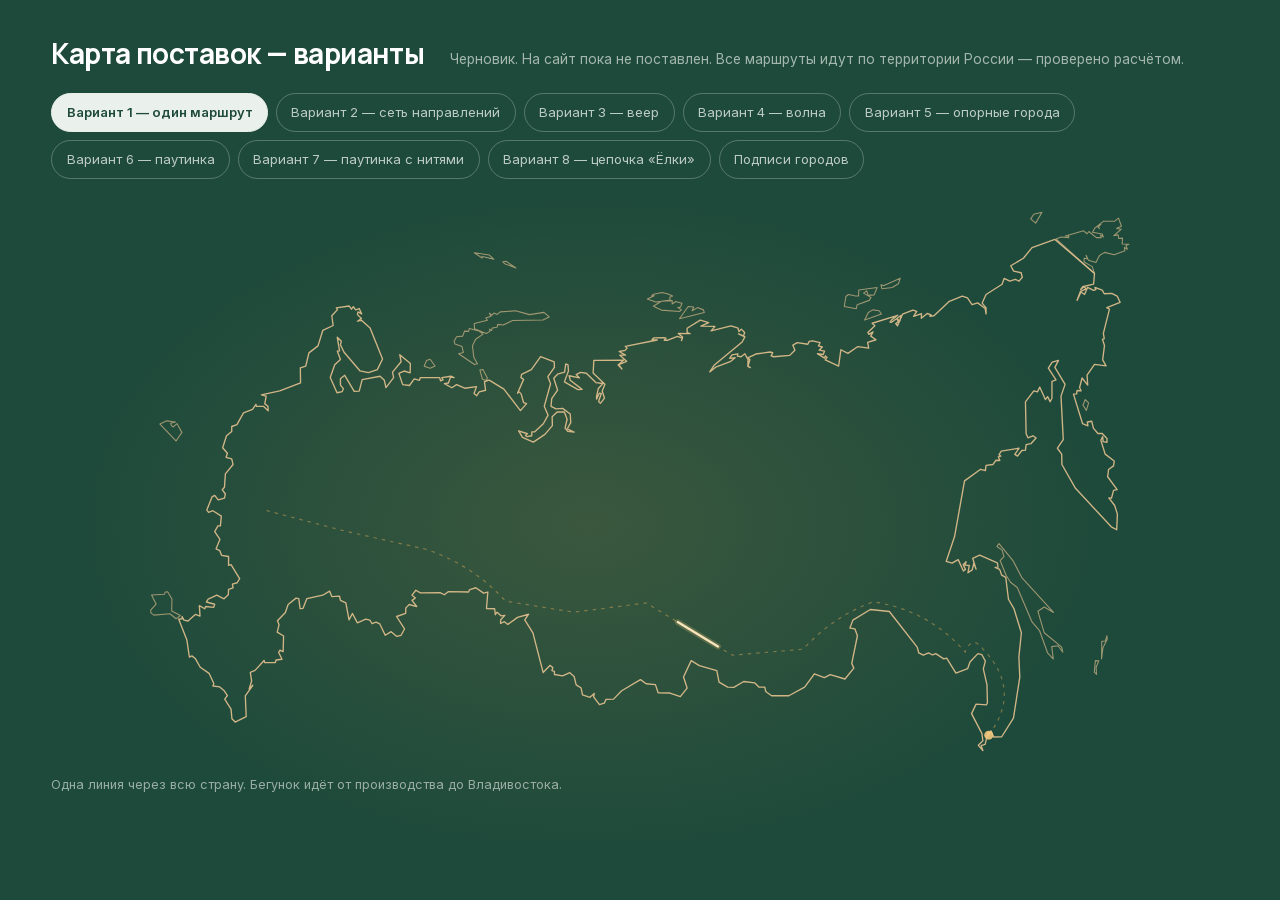
==== commit e8f14afd: "Вариант 8: цепочка городов в духе «Ёлок» Связь идёт от Венёва к Владивостоку через 16 перегонов. Гор" ====
--- a/map-demo.html
+++ b/map-demo.html
@@ -71,6 +71,72 @@
     stroke-width:calc(.55px + var(--w,1) * .55px);opacity:calc(.20 + var(--w,1) * .30)}
   .wbr{fill:none;stroke:#EFB35C;stroke-width:.8;opacity:.22;vector-effect:non-scaling-stroke;
     stroke-dasharray:2.5 4}
+
+  /* цепочка в духе «Ёлок»: связь передаётся от города к городу.
+     У каждого перегона свои кадры, потому что длительность зависит от его
+     длины — переменную в селектор кадра подставить нельзя. */
+  .ln{fill:none;stroke:#EFB35C;stroke-width:1.5;stroke-linecap:round;vector-effect:non-scaling-stroke;
+    stroke-dasharray:var(--len,400);stroke-dashoffset:var(--len,400);opacity:0}
+  .cm{fill:none;stroke:#FFF3D6;stroke-width:2.6;stroke-linecap:round;vector-effect:non-scaling-stroke;
+    stroke-dasharray:14 calc(var(--len,400) * 2);stroke-dashoffset:var(--len,400);opacity:0}
+  .ct{fill:#F3C87E;opacity:0;transform-box:fill-box;transform-origin:center}
+  .ct--home{fill:#FFF3D6}
+  @media (prefers-reduced-motion:no-preference){
+    .ln,.cm,.ct{animation:var(--k) 15.83s linear infinite}
+    .ct{animation-timing-function:cubic-bezier(.34,1.5,.64,1)}
+  }
+  @media (prefers-reduced-motion:reduce){
+    .ln{stroke-dashoffset:0;opacity:.85}.ct{opacity:.9}.cm{display:none}
+  }
+  @keyframes ln0{0%,0.0%{stroke-dashoffset:var(--len);opacity:.85}4.372%{stroke-dashoffset:0;opacity:.85}91.787%{stroke-dashoffset:0;opacity:.85}100%{stroke-dashoffset:0;opacity:0}}
+  @keyframes cm0{0%,0.0%{stroke-dashoffset:var(--len);opacity:0}0.4%{opacity:1}4.372%{stroke-dashoffset:calc(var(--len) * -1);opacity:1}4.972%,100%{opacity:0}}
+  @keyframes ln1{0%,4.372%{stroke-dashoffset:var(--len);opacity:.85}8.049%{stroke-dashoffset:0;opacity:.85}91.787%{stroke-dashoffset:0;opacity:.85}100%{stroke-dashoffset:0;opacity:0}}
+  @keyframes cm1{0%,4.372%{stroke-dashoffset:var(--len);opacity:0}4.772%{opacity:1}8.049%{stroke-dashoffset:calc(var(--len) * -1);opacity:1}8.649%,100%{opacity:0}}
+  @keyframes ln2{0%,8.049%{stroke-dashoffset:var(--len);opacity:.85}12.522%{stroke-dashoffset:0;opacity:.85}91.787%{stroke-dashoffset:0;opacity:.85}100%{stroke-dashoffset:0;opacity:0}}
+  @keyframes cm2{0%,8.049%{stroke-dashoffset:var(--len);opacity:0}8.449%{opacity:1}12.522%{stroke-dashoffset:calc(var(--len) * -1);opacity:1}13.122%,100%{opacity:0}}
+  @keyframes ln3{0%,12.522%{stroke-dashoffset:var(--len);opacity:.85}16.641%{stroke-dashoffset:0;opacity:.85}91.787%{stroke-dashoffset:0;opacity:.85}100%{stroke-dashoffset:0;opacity:0}}
+  @keyframes cm3{0%,12.522%{stroke-dashoffset:var(--len);opacity:0}12.922%{opacity:1}16.641%{stroke-dashoffset:calc(var(--len) * -1);opacity:1}17.241%,100%{opacity:0}}
+  @keyframes ln4{0%,16.641%{stroke-dashoffset:var(--len);opacity:.85}20.154%{stroke-dashoffset:0;opacity:.85}91.787%{stroke-dashoffset:0;opacity:.85}100%{stroke-dashoffset:0;opacity:0}}
+  @keyframes cm4{0%,16.641%{stroke-dashoffset:var(--len);opacity:0}17.041%{opacity:1}20.154%{stroke-dashoffset:calc(var(--len) * -1);opacity:1}20.754%,100%{opacity:0}}
+  @keyframes ln5{0%,20.154%{stroke-dashoffset:var(--len);opacity:.85}25.31%{stroke-dashoffset:0;opacity:.85}91.787%{stroke-dashoffset:0;opacity:.85}100%{stroke-dashoffset:0;opacity:0}}
+  @keyframes cm5{0%,20.154%{stroke-dashoffset:var(--len);opacity:0}20.554%{opacity:1}25.31%{stroke-dashoffset:calc(var(--len) * -1);opacity:1}25.91%,100%{opacity:0}}
+  @keyframes ln6{0%,25.31%{stroke-dashoffset:var(--len);opacity:.85}30.756%{stroke-dashoffset:0;opacity:.85}91.787%{stroke-dashoffset:0;opacity:.85}100%{stroke-dashoffset:0;opacity:0}}
+  @keyframes cm6{0%,25.31%{stroke-dashoffset:var(--len);opacity:0}25.71%{opacity:1}30.756%{stroke-dashoffset:calc(var(--len) * -1);opacity:1}31.356%,100%{opacity:0}}
+  @keyframes ln7{0%,30.756%{stroke-dashoffset:var(--len);opacity:.85}33.637%{stroke-dashoffset:0;opacity:.85}91.787%{stroke-dashoffset:0;opacity:.85}100%{stroke-dashoffset:0;opacity:0}}
+  @keyframes cm7{0%,30.756%{stroke-dashoffset:var(--len);opacity:0}31.156%{opacity:1}33.637%{stroke-dashoffset:calc(var(--len) * -1);opacity:1}34.237%,100%{opacity:0}}
+  @keyframes ln8{0%,33.637%{stroke-dashoffset:var(--len);opacity:.85}37.971%{stroke-dashoffset:0;opacity:.85}91.787%{stroke-dashoffset:0;opacity:.85}100%{stroke-dashoffset:0;opacity:0}}
+  @keyframes cm8{0%,33.637%{stroke-dashoffset:var(--len);opacity:0}34.037%{opacity:1}37.971%{stroke-dashoffset:calc(var(--len) * -1);opacity:1}38.571%,100%{opacity:0}}
+  @keyframes ln9{0%,37.971%{stroke-dashoffset:var(--len);opacity:.85}45.186%{stroke-dashoffset:0;opacity:.85}91.787%{stroke-dashoffset:0;opacity:.85}100%{stroke-dashoffset:0;opacity:0}}
+  @keyframes cm9{0%,37.971%{stroke-dashoffset:var(--len);opacity:0}38.371%{opacity:1}45.186%{stroke-dashoffset:calc(var(--len) * -1);opacity:1}45.786%,100%{opacity:0}}
+  @keyframes ln10{0%,45.186%{stroke-dashoffset:var(--len);opacity:.85}48.231%{stroke-dashoffset:0;opacity:.85}91.787%{stroke-dashoffset:0;opacity:.85}100%{stroke-dashoffset:0;opacity:0}}
+  @keyframes cm10{0%,45.186%{stroke-dashoffset:var(--len);opacity:0}45.586%{opacity:1}48.231%{stroke-dashoffset:calc(var(--len) * -1);opacity:1}48.831%,100%{opacity:0}}
+  @keyframes ln11{0%,48.231%{stroke-dashoffset:var(--len);opacity:.85}52.363%{stroke-dashoffset:0;opacity:.85}91.787%{stroke-dashoffset:0;opacity:.85}100%{stroke-dashoffset:0;opacity:0}}
+  @keyframes cm11{0%,48.231%{stroke-dashoffset:var(--len);opacity:0}48.631%{opacity:1}52.363%{stroke-dashoffset:calc(var(--len) * -1);opacity:1}52.963%,100%{opacity:0}}
+  @keyframes ln12{0%,52.363%{stroke-dashoffset:var(--len);opacity:.85}58.643%{stroke-dashoffset:0;opacity:.85}91.787%{stroke-dashoffset:0;opacity:.85}100%{stroke-dashoffset:0;opacity:0}}
+  @keyframes cm12{0%,52.363%{stroke-dashoffset:var(--len);opacity:0}52.763%{opacity:1}58.643%{stroke-dashoffset:calc(var(--len) * -1);opacity:1}59.243%,100%{opacity:0}}
+  @keyframes ln13{0%,58.643%{stroke-dashoffset:var(--len);opacity:.85}63.672%{stroke-dashoffset:0;opacity:.85}91.787%{stroke-dashoffset:0;opacity:.85}100%{stroke-dashoffset:0;opacity:0}}
+  @keyframes cm13{0%,58.643%{stroke-dashoffset:var(--len);opacity:0}59.043%{opacity:1}63.672%{stroke-dashoffset:calc(var(--len) * -1);opacity:1}64.272%,100%{opacity:0}}
+  @keyframes ln14{0%,63.672%{stroke-dashoffset:var(--len);opacity:.85}68.992%{stroke-dashoffset:0;opacity:.85}91.787%{stroke-dashoffset:0;opacity:.85}100%{stroke-dashoffset:0;opacity:0}}
+  @keyframes cm14{0%,63.672%{stroke-dashoffset:var(--len);opacity:0}64.072%{opacity:1}68.992%{stroke-dashoffset:calc(var(--len) * -1);opacity:1}69.592%,100%{opacity:0}}
+  @keyframes ln15{0%,68.992%{stroke-dashoffset:var(--len);opacity:.85}75.36%{stroke-dashoffset:0;opacity:.85}91.787%{stroke-dashoffset:0;opacity:.85}100%{stroke-dashoffset:0;opacity:0}}
+  @keyframes cm15{0%,68.992%{stroke-dashoffset:var(--len);opacity:0}69.392%{opacity:1}75.36%{stroke-dashoffset:calc(var(--len) * -1);opacity:1}75.96%,100%{opacity:0}}
+  @keyframes ct0{0%,0.0%{opacity:0;transform:scale(.3)}0.9%{opacity:1;transform:scale(1.6)}2.2%{opacity:.95;transform:scale(1)}91.787%{opacity:.95;transform:scale(1)}100%{opacity:0;transform:scale(1)}}
+  @keyframes ct1{0%,4.372%{opacity:0;transform:scale(.3)}5.272%{opacity:1;transform:scale(1.6)}6.572%{opacity:.95;transform:scale(1)}91.787%{opacity:.95;transform:scale(1)}100%{opacity:0;transform:scale(1)}}
+  @keyframes ct2{0%,8.049%{opacity:0;transform:scale(.3)}8.949%{opacity:1;transform:scale(1.6)}10.249%{opacity:.95;transform:scale(1)}91.787%{opacity:.95;transform:scale(1)}100%{opacity:0;transform:scale(1)}}
+  @keyframes ct3{0%,12.522%{opacity:0;transform:scale(.3)}13.422%{opacity:1;transform:scale(1.6)}14.722%{opacity:.95;transform:scale(1)}91.787%{opacity:.95;transform:scale(1)}100%{opacity:0;transform:scale(1)}}
+  @keyframes ct4{0%,16.641%{opacity:0;transform:scale(.3)}17.541%{opacity:1;transform:scale(1.6)}18.841%{opacity:.95;transform:scale(1)}91.787%{opacity:.95;transform:scale(1)}100%{opacity:0;transform:scale(1)}}
+  @keyframes ct5{0%,20.154%{opacity:0;transform:scale(.3)}21.054%{opacity:1;transform:scale(1.6)}22.354%{opacity:.95;transform:scale(1)}91.787%{opacity:.95;transform:scale(1)}100%{opacity:0;transform:scale(1)}}
+  @keyframes ct6{0%,25.31%{opacity:0;transform:scale(.3)}26.21%{opacity:1;transform:scale(1.6)}27.51%{opacity:.95;transform:scale(1)}91.787%{opacity:.95;transform:scale(1)}100%{opacity:0;transform:scale(1)}}
+  @keyframes ct7{0%,30.756%{opacity:0;transform:scale(.3)}31.656%{opacity:1;transform:scale(1.6)}32.956%{opacity:.95;transform:scale(1)}91.787%{opacity:.95;transform:scale(1)}100%{opacity:0;transform:scale(1)}}
+  @keyframes ct8{0%,33.637%{opacity:0;transform:scale(.3)}34.537%{opacity:1;transform:scale(1.6)}35.837%{opacity:.95;transform:scale(1)}91.787%{opacity:.95;transform:scale(1)}100%{opacity:0;transform:scale(1)}}
+  @keyframes ct9{0%,37.971%{opacity:0;transform:scale(.3)}38.871%{opacity:1;transform:scale(1.6)}40.171%{opacity:.95;transform:scale(1)}91.787%{opacity:.95;transform:scale(1)}100%{opacity:0;transform:scale(1)}}
+  @keyframes ct10{0%,45.186%{opacity:0;transform:scale(.3)}46.086%{opacity:1;transform:scale(1.6)}47.386%{opacity:.95;transform:scale(1)}91.787%{opacity:.95;transform:scale(1)}100%{opacity:0;transform:scale(1)}}
+  @keyframes ct11{0%,48.231%{opacity:0;transform:scale(.3)}49.131%{opacity:1;transform:scale(1.6)}50.431%{opacity:.95;transform:scale(1)}91.787%{opacity:.95;transform:scale(1)}100%{opacity:0;transform:scale(1)}}
+  @keyframes ct12{0%,52.363%{opacity:0;transform:scale(.3)}53.263%{opacity:1;transform:scale(1.6)}54.563%{opacity:.95;transform:scale(1)}91.787%{opacity:.95;transform:scale(1)}100%{opacity:0;transform:scale(1)}}
+  @keyframes ct13{0%,58.643%{opacity:0;transform:scale(.3)}59.543%{opacity:1;transform:scale(1.6)}60.843%{opacity:.95;transform:scale(1)}91.787%{opacity:.95;transform:scale(1)}100%{opacity:0;transform:scale(1)}}
+  @keyframes ct14{0%,63.672%{opacity:0;transform:scale(.3)}64.572%{opacity:1;transform:scale(1.6)}65.872%{opacity:.95;transform:scale(1)}91.787%{opacity:.95;transform:scale(1)}100%{opacity:0;transform:scale(1)}}
+  @keyframes ct15{0%,68.992%{opacity:0;transform:scale(.3)}69.892%{opacity:1;transform:scale(1.6)}71.192%{opacity:.95;transform:scale(1)}91.787%{opacity:.95;transform:scale(1)}100%{opacity:0;transform:scale(1)}}
+  @keyframes ct16{0%,75.36%{opacity:0;transform:scale(.3)}76.26%{opacity:1;transform:scale(1.6)}77.56%{opacity:.95;transform:scale(1)}91.787%{opacity:.95;transform:scale(1)}100%{opacity:0;transform:scale(1)}}
 </style>
 </head><body>
 <main class="wrap demo">
@@ -86,6 +152,7 @@
     <button type="button" data-v="5" aria-pressed="false">Вариант 5 — опорные города</button>
     <button type="button" data-v="6" aria-pressed="false">Вариант 6 — паутинка</button>
     <button type="button" data-v="7" aria-pressed="false">Вариант 7 — паутинка с нитями</button>
+    <button type="button" data-v="8" aria-pressed="false">Вариант 8 — цепочка «Ёлки»</button>
     <button type="button" data-lab aria-pressed="false">Подписи городов</button>
   </div>
 
@@ -799,13 +866,84 @@
     </svg>
     <p class="cap">Та же паутинка с поперечными нитями. Нити декоративные — маршрутов между этими городами они не означают.</p>
   </div>
+  <div class="stage" id="stage8" hidden>
+    <svg viewBox="0 0 520 250" aria-label="Цепочка поставок от Венёва до Владивостока">
+      <path class="map map--main" d="M411.5 244.0 409.5 241.7 411.5 239.7 411.1 236.5 406.5 227.7 408.5 223.5 413.1 223.8 413.5 222.9 413.3 214.9 411.7 207.9 412.6 204.5 411.0 201.6 409.3 201.2 405.8 204.9 404.8 207.8 399.6 209.8 395.5 203.2 394.2 203.5 390.7 201.2 389.3 201.8 387.5 200.9 385.2 201.9 383.2 200.9 382.5 198.3 370.2 182.6 361.8 181.7 354.1 186.4 352.8 189.9 355.0 190.3 356.1 193.3 353.6 205.5 354.5 207.6 350.6 212.4 344.1 210.5 341.5 211.8 337.1 210.1 332.8 216.0 325.8 219.8 318.2 219.8 315.6 217.9 315.2 216.0 312.7 216.0 310.7 214.1 305.9 213.5 301.5 216.1 298.8 216.0 295.0 213.8 294.0 208.7 286.3 206.5 282.7 204.3 279.3 211.5 280.9 216.4 277.9 220.2 273.3 218.6 268.1 218.5 266.9 214.9 262.8 214.5 260.3 212.7 252.0 217.6 248.4 221.3 245.1 221.4 244.3 223.1 242.2 223.7 239.6 220.3 239.9 218.8 238.0 220.5 234.7 219.4 234.1 216.4 231.9 215.0 231.0 211.3 229.1 209.6 225.9 211.0 222.3 210.4 222.3 209.0 221.2 208.7 221.6 207.3 220.3 206.4 217.3 209.5 212.8 192.0 209.2 186.3 210.9 183.8 206.0 185.2 201.7 188.3 200.2 187.1 198.5 187.9 198.6 186.2 200.4 184.3 198.7 184.5 197.0 182.9 196.2 184.0 195.9 181.4 192.3 181.3 192.9 174.0 191.0 174.5 187.6 172.1 184.9 172.9 184.4 174.0 175.5 173.8 173.7 175.2 171.8 174.3 163.1 174.4 161.1 173.2 159.4 175.4 160.9 176.6 159.4 177.7 161.5 180.4 158.2 179.5 156.7 181.0 156.6 183.4 152.6 184.8 156.1 190.3 154.6 193.1 152.7 193.6 150.2 191.5 147.6 193.1 145.2 188.1 143.5 187.3 141.8 188.0 140.8 186.4 139.0 186.0 135.3 187.6 133.1 183.5 131.6 186.3 130.2 178.8 127.8 177.7 127.4 175.8 124.0 176.0 123.0 173.6 120.0 175.4 113.0 176.9 111.3 181.2 110.0 181.3 109.4 176.9 108.2 176.7 104.7 179.5 103.5 183.0 100.0 186.7 100.7 188.4 99.9 191.7 102.7 193.4 102.5 200.3 101.1 199.7 100.5 200.6 102.0 203.7 99.4 204.0 99.0 205.2 94.3 205.1 94.1 204.2 90.1 208.6 88.0 209.5 88.6 213.3 87.5 216.8 89.1 215.2 85.8 219.9 86.2 229.0 81.3 231.4 79.9 230.0 79.5 225.7 76.7 221.3 77.9 219.7 76.5 217.6 74.5 215.9 71.5 215.5 71.9 214.4 69.8 209.9 65.9 207.2 63.8 203.5 62.2 202.2 61.1 202.7 60.0 195.2 56.4 186.0 57.9 185.8 57.9 184.8 58.7 186.4 60.5 186.8 63.7 183.9 65.8 184.6 65.5 180.0 67.9 181.4 68.3 180.4 71.8 180.8 72.3 179.4 68.6 178.4 69.4 177.1 73.2 175.4 76.4 177.0 78.3 175.2 78.4 172.8 80.4 172.2 80.1 170.5 82.2 169.9 83.3 168.1 79.5 161.9 78.4 162.2 78.4 158.3 75.3 157.8 74.5 155.7 72.9 154.9 74.6 150.7 72.3 147.3 73.7 144.8 74.8 144.8 75.2 140.5 71.5 138.1 69.6 138.8 68.8 137.8 71.1 132.0 72.3 131.3 73.8 133.3 76.6 132.5 77.0 130.7 75.6 128.8 76.6 127.7 77.0 121.8 80.4 117.7 79.8 115.2 77.3 114.5 77.9 112.7 75.8 110.3 77.5 105.0 79.8 103.1 79.8 100.9 82.1 100.1 85.0 94.9 89.0 93.3 90.5 91.1 90.7 92.0 93.8 92.0 95.9 94.0 95.8 92.0 94.4 90.9 95.0 87.5 92.9 86.9 101.0 85.2 110.2 81.6 110.1 75.0 112.5 74.2 113.9 68.4 117.9 65.3 120.0 58.5 124.6 56.3 124.0 52.0 126.5 49.3 126.0 48.5 131.7 47.7 132.7 49.1 133.5 48.0 134.5 49.4 136.1 48.8 137.2 51.2 135.6 50.3 135.3 51.5 137.1 53.2 135.3 54.4 137.1 54.0 140.9 57.4 146.4 71.1 144.1 75.8 140.2 77.1 136.4 76.3 129.4 68.1 127.8 64.8 128.2 63.3 126.4 61.5 127.4 67.5 126.4 67.6 127.8 71.3 125.3 73.6 123.3 79.3 126.3 86.0 128.6 85.5 129.1 84.2 127.8 82.6 127.8 79.8 129.7 78.3 133.9 85.4 136.1 85.3 137.4 80.2 145.3 78.7 147.2 80.5 147.9 83.7 151.3 79.3 150.8 76.9 154.6 72.3 154.0 69.2 158.7 73.1 158.6 77.2 155.9 76.4 153.6 77.4 155.3 82.4 158.3 82.8 160.4 79.9 162.7 80.5 163.1 79.3 171.6 79.3 172.0 80.7 173.1 80.3 172.6 79.3 176.6 78.7 178.0 79.3 176.4 79.1 175.5 81.7 173.7 82.0 177.0 83.8 179.1 82.4 182.7 84.0 187.9 83.3 186.8 86.3 188.0 87.3 189.1 85.6 191.9 84.9 191.4 81.1 193.5 80.4 200.0 84.4 207.3 93.9 210.0 90.8 208.7 90.4 207.6 86.5 206.6 85.5 206.0 86.2 208.7 80.1 207.5 79.3 207.8 77.9 212.1 75.8 216.2 70.0 222.2 72.4 222.3 74.8 219.4 78.9 220.6 82.0 217.8 92.0 219.5 95.9 217.4 99.7 213.5 103.3 212.3 103.3 212.3 105.0 210.2 105.4 209.5 104.8 210.4 104.1 206.5 102.8 208.2 105.7 213.0 107.8 218.1 104.4 221.4 100.5 221.3 96.6 223.5 94.5 226.7 94.5 227.9 97.7 227.0 101.6 228.2 103.0 231.0 103.4 228.0 101.9 229.5 99.2 229.3 95.4 225.9 92.9 223.0 93.1 220.8 92.0 221.1 88.6 223.7 84.8 222.0 79.6 223.7 77.8 226.8 76.9 227.3 73.3 228.3 73.7 228.5 76.4 226.7 81.2 232.7 84.6 234.5 84.5 229.3 80.5 228.8 78.5 233.3 79.4 231.9 78.0 233.8 77.0 236.4 77.4 240.6 81.5 243.7 81.9 241.7 84.1 240.9 87.6 240.9 88.8 242.1 86.2 243.0 86.3 241.8 89.9 242.6 90.7 244.4 88.4 243.4 85.2 244.6 82.2 239.4 77.3 239.7 71.7 252.8 71.6 250.4 73.7 252.1 75.5 250.7 73.6 254.2 72.1 251.2 69.4 253.7 69.4 250.9 67.8 253.5 67.3 254.4 66.3 253.6 65.5 267.7 62.7 265.4 62.6 266.1 61.8 270.6 61.7 271.6 61.9 270.8 62.8 272.4 62.8 276.6 61.1 278.8 61.9 278.4 63.0 278.9 61.4 277.0 59.8 282.2 59.9 280.9 59.4 280.9 57.5 286.7 53.9 290.4 55.0 287.0 56.6 293.2 56.7 291.5 58.7 300.3 56.5 303.4 57.5 303.8 59.0 304.8 57.9 306.3 59.4 305.8 60.9 303.6 60.0 306.4 61.3 305.2 63.6 292.8 73.9 290.9 76.8 293.5 74.7 300.2 72.1 302.1 70.5 299.7 70.8 300.7 69.3 303.3 68.8 303.1 69.8 304.7 70.1 306.4 68.8 307.8 71.4 307.7 74.4 308.8 74.9 307.8 74.2 308.6 71.3 307.7 70.6 311.2 68.9 317.6 68.0 318.7 68.3 318.0 69.7 319.2 70.1 326.2 69.5 328.5 67.2 327.6 65.0 329.5 63.9 334.2 64.6 334.8 63.3 336.3 63.1 339.6 63.9 338.9 65.3 340.6 65.8 339.2 67.2 341.6 67.6 341.0 69.1 338.4 68.7 341.6 70.7 341.9 69.7 342.7 70.4 341.9 71.5 347.8 74.2 348.8 67.0 351.9 68.6 356.3 65.6 361.1 66.3 360.6 63.8 364.3 62.6 362.0 61.0 363.0 59.1 361.2 60.2 360.7 59.4 363.8 56.4 362.6 55.3 373.9 51.8 371.3 53.7 370.5 54.8 371.2 54.9 375.3 51.9 374.9 54.2 373.5 53.3 374.2 54.6 373.0 55.4 373.8 56.4 376.0 51.3 380.6 49.5 382.3 50.1 380.9 52.3 384.4 51.1 384.3 53.1 386.9 51.0 388.6 51.6 388.1 52.2 389.9 52.0 396.7 45.6 402.4 43.3 404.7 44.1 406.7 47.1 409.2 46.3 412.5 48.8 412.9 51.2 412.9 48.5 411.2 46.4 412.9 42.6 420.0 38.1 420.9 35.5 423.4 36.7 425.8 35.9 427.5 36.7 428.9 35.0 428.4 33.0 425.1 32.3 423.8 29.9 429.4 26.6 433.2 21.9 443.3 18.3 460.8 33.3 460.4 38.0 455.5 39.2 454.7 40.4 456.1 39.2 457.1 40.1 454.6 41.2 453.1 45.2 454.8 41.5 456.4 42.6 457.7 39.5 460.4 40.8 461.4 40.5 461.0 39.5 464.2 40.7 465.1 42.3 468.4 42.1 470.8 43.3 472.1 46.1 466.2 48.4 467.4 49.1 464.7 59.8 465.1 62.1 464.3 62.4 465.2 65.1 464.4 71.5 465.9 74.1 460.8 73.5 457.5 78.2 457.8 82.6 455.3 79.5 454.2 83.7 454.9 85.2 453.1 85.0 452.9 86.5 451.5 86.6 455.5 99.6 457.9 100.6 457.6 98.9 459.6 98.6 460.3 101.6 462.3 104.0 464.2 104.0 466.3 106.2 466.3 107.9 464.6 107.6 464.4 105.3 463.6 107.0 465.5 113.1 469.5 116.1 469.2 118.3 467.0 119.9 466.6 123.1 470.8 128.8 469.2 129.1 468.3 132.5 467.1 132.4 469.7 135.8 470.9 139.6 470.6 146.5 468.2 145.2 452.4 128.2 446.4 117.7 446.3 113.1 444.4 110.5 447.0 106.7 446.0 87.5 447.8 82.3 443.3 74.8 444.9 71.7 442.1 72.5 440.4 75.1 443.8 80.3 442.0 81.0 442.0 88.4 441.2 90.0 440.1 87.7 439.1 89.0 436.6 83.5 435.6 85.6 434.0 85.2 430.3 90.0 430.6 104.1 431.4 105.9 433.6 105.0 435.0 106.0 432.7 108.5 430.6 108.9 430.3 111.3 428.7 111.5 426.8 114.0 425.6 113.2 427.5 110.5 419.6 111.8 418.6 113.4 419.4 114.0 418.3 114.3 419.0 115.9 417.3 115.8 415.9 117.7 412.9 118.1 412.6 120.4 410.5 119.8 403.4 124.9 399.0 149.5 395.3 160.5 397.9 161.2 400.6 159.7 402.9 164.7 403.8 164.0 402.8 161.9 404.1 160.6 403.6 162.1 405.5 162.3 404.9 165.5 406.8 164.2 407.5 161.3 408.5 163.9 407.0 159.1 410.1 157.7 417.9 161.1 418.2 163.0 416.9 163.1 418.9 164.0 419.8 166.5 421.6 167.5 422.8 177.2 425.2 181.3 428.5 192.0 427.4 202.7 427.8 211.6 425.0 229.7 419.8 237.9 416.2 238.0 415.1 235.3 414.0 237.3 413.8 235.9 412.5 241.3 410.7 241.8Z"/>
+      <path class="map map--isl" d="M418.6 152.6 424.7 160.0 428.8 167.8 442.7 183.0 438.6 180.6 435.8 182.5 438.6 192.0 446.3 198.3 446.8 200.6 444.7 197.7 441.9 198.1 442.6 203.6 440.1 200.9 436.5 191.0 433.2 187.2 426.7 172.0 423.7 169.7 421.8 166.7 419.1 160.1 420.8 158.4 420.0 155.5 417.7 153.9ZM443.8 18.1 446.0 17.2 449.4 17.5 449.4 16.7 447.9 16.8 456.0 14.5 457.5 15.8 458.3 14.8 461.6 17.5 463.7 17.5 463.5 16.4 464.7 17.2 464.2 15.9 459.9 15.1 461.0 13.2 462.1 12.5 463.0 13.5 462.4 12.8 463.6 11.6 462.3 12.2 464.7 10.3 469.7 10.2 471.4 8.9 472.7 12.5 470.6 13.4 472.6 13.8 469.3 16.6 471.2 16.3 471.5 17.9 473.2 17.7 473.0 20.3 476.0 20.4 474.7 21.0 475.3 22.6 474.0 21.8 474.2 23.3 469.5 25.1 465.2 24.0 463.0 25.4 461.4 28.5 458.1 27.5 457.1 25.3 457.5 26.8 456.2 26.6 456.2 28.3 459.8 30.3 460.8 33.3ZM217.2 53.9 203.9 54.1 199.6 56.1 197.3 55.8 196.9 57.1 194.9 57.4 194.5 58.5 193.7 57.9 193.8 58.9 192.2 59.8 187.0 57.7 186.9 55.4 192.7 54.0 192.0 53.0 194.3 52.2 193.6 50.9 194.7 51.7 195.6 50.8 197.0 51.4 198.4 50.3 205.1 49.8 211.3 51.5 217.7 50.5 220.0 52.5ZM188.9 58.7 190.8 60.1 187.5 62.4 186.1 65.3 186.7 70.3 188.3 73.2 187.0 73.5 180.0 68.8 182.1 68.2 181.5 65.6 178.4 64.5 178.0 63.3 179.1 61.3 181.8 61.0 182.6 58.8 184.4 58.9 184.7 57.6ZM50.4 174.0 51.5 173.9 53.4 177.1 53.3 182.4 57.1 184.4 55.3 185.8 52.5 183.6 45.4 184.2 44.1 183.2 44.0 182.0 46.4 179.3 44.4 175.3 50.1 175.0ZM354.9 43.2 356.6 43.3 356.7 40.6 364.8 39.5 363.5 42.8 360.9 43.0 360.2 41.0 358.8 42.0 362.1 43.9 361.3 45.2 356.0 47.1 355.6 48.9 350.3 47.9 351.0 43.5 352.1 42.6ZM55.0 98.9 52.8 99.5 53.2 100.5 54.0 101.1 55.6 99.6 57.8 103.5 55.2 107.3 48.1 99.8 51.1 98.4ZM274.3 45.3 274.3 46.8 275.9 45.7 278.6 46.5 278.0 48.2 276.8 48.4 278.4 49.4 277.6 50.1 269.5 49.5 266.0 47.8 269.5 45.6ZM283.8 48.1 283.1 49.8 285.5 48.4 288.1 49.4 288.5 50.6 277.5 53.3 281.4 47.9ZM272.2 42.3 274.5 43.3 273.2 43.8 273.4 45.1 267.1 45.9 263.3 44.6 266.4 43.2 265.2 43.2 266.1 42.5 269.8 41.7ZM466.4 194.9 464.5 198.7 463.9 203.5 464.0 195.8 465.6 195.6 466.3 193.3ZM367.6 38.7 375.0 35.4 374.2 37.9 371.5 39.5 366.9 40.1 366.5 38.3ZM362.9 49.4 365.7 49.8 366.7 51.2 359.3 53.9 360.9 50.6ZM193.6 25.2 195.5 27.0 190.4 25.8 190.4 26.5 186.9 24.2ZM434.0 7.2 437.6 6.3 434.8 11.1 432.6 9.2ZM200.9 27.9 205.3 30.9 200.3 29.0 199.5 28.2ZM169.6 74.2 167.4 75.2 164.8 74.3 165.8 71.8 167.4 71.2ZM192.7 79.5 192.3 80.6 190.5 80.0 189.4 76.0 190.7 75.7ZM461.2 204.3 462.7 204.4 461.5 207.2 461.7 210.4 460.7 209.4ZM457.2 93.8 455.7 91.5 456.7 89.0 458.2 90.5Z"/>
+      <path class="ln" style="--k:ln0" d="M95.1 138.0 Q106.1 137.3 117.2 136.5"/>
+      <path class="ln" style="--k:ln1" d="M117.2 136.5 Q123.5 141.8 129.9 147.1"/>
+      <path class="ln" style="--k:ln2" d="M129.9 147.1 Q138.4 154.8 146.9 162.6"/>
+      <path class="ln" style="--k:ln3" d="M146.9 162.6 Q156.2 158.8 165.5 155.1"/>
+      <path class="ln" style="--k:ln4" d="M165.5 155.1 Q173.0 156.6 180.6 158.0"/>
+      <path class="ln" style="--k:ln5" d="M180.6 158.0 Q190.6 168.0 200.7 178.0"/>
+      <path class="ln" style="--k:ln6" d="M200.7 178.0 Q215.8 180.5 230.9 182.9"/>
+      <path class="ln" style="--k:ln7" d="M230.9 182.9 Q236.0 182.4 241.2 181.9"/>
+      <path class="ln" style="--k:ln8" d="M241.2 181.9 Q252.0 180.4 262.8 178.8"/>
+      <path class="ln" style="--k:ln9" d="M262.8 178.8 Q281.9 190.4 300.9 201.9"/>
+      <path class="ln" style="--k:ln10" d="M300.9 201.9 Q306.7 202.8 312.5 203.7"/>
+      <path class="ln" style="--k:ln11" d="M312.5 203.7 Q322.3 201.4 332.2 199.2"/>
+      <path class="ln" style="--k:ln12" d="M332.2 199.2 Q345.9 186.3 363.0 178.3"/>
+      <path class="ln" style="--k:ln13" d="M363.0 178.3 Q389.7 171.3 382.1 197.9"/>
+      <path class="ln" style="--k:ln14" d="M382.1 197.9 Q397.9 178.7 411.7 199.4"/>
+      <path class="ln" style="--k:ln15" d="M411.7 199.4 Q433.6 205.8 413.7 217.0 Q433.1 226.3 412.6 232.9 Q415.3 234.4 414.1 237.2"/>
+      <path class="cm" style="--k:cm0" d="M95.1 138.0 Q106.1 137.3 117.2 136.5"/>
+      <path class="cm" style="--k:cm1" d="M117.2 136.5 Q123.5 141.8 129.9 147.1"/>
+      <path class="cm" style="--k:cm2" d="M129.9 147.1 Q138.4 154.8 146.9 162.6"/>
+      <path class="cm" style="--k:cm3" d="M146.9 162.6 Q156.2 158.8 165.5 155.1"/>
+      <path class="cm" style="--k:cm4" d="M165.5 155.1 Q173.0 156.6 180.6 158.0"/>
+      <path class="cm" style="--k:cm5" d="M180.6 158.0 Q190.6 168.0 200.7 178.0"/>
+      <path class="cm" style="--k:cm6" d="M200.7 178.0 Q215.8 180.5 230.9 182.9"/>
+      <path class="cm" style="--k:cm7" d="M230.9 182.9 Q236.0 182.4 241.2 181.9"/>
+      <path class="cm" style="--k:cm8" d="M241.2 181.9 Q252.0 180.4 262.8 178.8"/>
+      <path class="cm" style="--k:cm9" d="M262.8 178.8 Q281.9 190.4 300.9 201.9"/>
+      <path class="cm" style="--k:cm10" d="M300.9 201.9 Q306.7 202.8 312.5 203.7"/>
+      <path class="cm" style="--k:cm11" d="M312.5 203.7 Q322.3 201.4 332.2 199.2"/>
+      <path class="cm" style="--k:cm12" d="M332.2 199.2 Q345.9 186.3 363.0 178.3"/>
+      <path class="cm" style="--k:cm13" d="M363.0 178.3 Q389.7 171.3 382.1 197.9"/>
+      <path class="cm" style="--k:cm14" d="M382.1 197.9 Q397.9 178.7 411.7 199.4"/>
+      <path class="cm" style="--k:cm15" d="M411.7 199.4 Q433.6 205.8 413.7 217.0 Q433.1 226.3 412.6 232.9 Q415.3 234.4 414.1 237.2"/>
+      <circle class="ct ct--home" style="--k:ct0" cx="95.1" cy="138.0" r="3.2"/>
+      <circle class="ct" style="--k:ct1" cx="117.2" cy="136.5" r="2.3"/>
+      <circle class="ct" style="--k:ct2" cx="129.9" cy="147.1" r="2.3"/>
+      <circle class="ct" style="--k:ct3" cx="146.9" cy="162.6" r="2.3"/>
+      <circle class="ct" style="--k:ct4" cx="165.5" cy="155.1" r="2.3"/>
+      <circle class="ct" style="--k:ct5" cx="180.6" cy="158.0" r="2.3"/>
+      <circle class="ct" style="--k:ct6" cx="200.7" cy="178.0" r="2.3"/>
+      <circle class="ct" style="--k:ct7" cx="230.9" cy="182.9" r="2.3"/>
+      <circle class="ct" style="--k:ct8" cx="241.2" cy="181.9" r="2.3"/>
+      <circle class="ct" style="--k:ct9" cx="262.8" cy="178.8" r="2.3"/>
+      <circle class="ct" style="--k:ct10" cx="300.9" cy="201.9" r="2.3"/>
+      <circle class="ct" style="--k:ct11" cx="312.5" cy="203.7" r="2.3"/>
+      <circle class="ct" style="--k:ct12" cx="332.2" cy="199.2" r="2.3"/>
+      <circle class="ct" style="--k:ct13" cx="363.0" cy="178.3" r="2.3"/>
+      <circle class="ct" style="--k:ct14" cx="382.1" cy="197.9" r="2.3"/>
+      <circle class="ct" style="--k:ct15" cx="411.7" cy="199.4" r="2.3"/>
+      <circle class="ct" style="--k:ct16" cx="414.1" cy="237.2" r="2.3"/>
+      <text class="lb" x="99.1" y="134.0">Венёв</text>
+      <text class="lb" x="169.5" y="151.1">Екатеринбург</text>
+      <text class="lb" x="234.9" y="178.9">Новосибирск</text>
+      <text class="lb" x="304.9" y="197.9">Иркутск</text>
+      <text class="lb" x="415.7" y="195.4">Хабаровск</text>
+      <text class="lb" x="418.1" y="233.2">Владивосток</text>
+    </svg>
+    <p class="cap">Цепочка: связь идёт от города к городу через всю страну и доходит до Владивостока. Скорость каждого перегона своя — по его настоящей длине, поэтому Сибирь тянется дольше европейской части. Цикл 16 секунд.</p>
+  </div>
 </main>
 <script>
   // длину пути знает только браузер — раздаём её в переменные,
   // иначе бегунок не попадёт в размер маршрута
-  document.querySelectorAll('.grow').forEach(function(p){
-    p.style.setProperty('--len', p.getTotalLength().toFixed(1));
-  });
+  // у этих линий включён vector-effect:non-scaling-stroke, из-за чего штрих
+  // живёт в экранных пикселях, а getTotalLength() отдаёт единицы viewBox.
+  // Без пересчёта на масштаб хвосты будущих перегонов проступают на карте.
+  function tune(){
+    document.querySelectorAll('.grow,.ln,.cm').forEach(function(p){
+      var svg=p.ownerSVGElement, vb=svg.viewBox.baseVal.width||520;
+      var k=(svg.getBoundingClientRect().width||vb)/vb;
+      p.style.setProperty('--len', (p.getTotalLength()*k).toFixed(1));
+    });
+  }
+  tune();
+  var tmr; addEventListener('resize',function(){clearTimeout(tmr);tmr=setTimeout(tune,180);});
   document.querySelectorAll('.flow').forEach(function(p){
     var L=p.getTotalLength();
     var seg=Math.max(34,Math.min(90,L*0.12));
@@ -814,7 +952,7 @@
     p.style.setProperty('--rest',(L*2).toFixed(1));
     p.style.setProperty('--dur',(L/52).toFixed(1)+'s');
   });
-  var MAP={a:'stageA',b:'stageB','3':'stage3','4':'stage4','5':'stage5','6':'stage6','7':'stage7'};
+  var MAP={a:'stageA',b:'stageB','3':'stage3','4':'stage4','5':'stage5','6':'stage6','7':'stage7','8':'stage8'};
   var A=document.getElementById('stageA'), B=document.getElementById('stageB');
   document.querySelectorAll('.sw button[data-v]').forEach(function(b){
     b.addEventListener('click',function(){
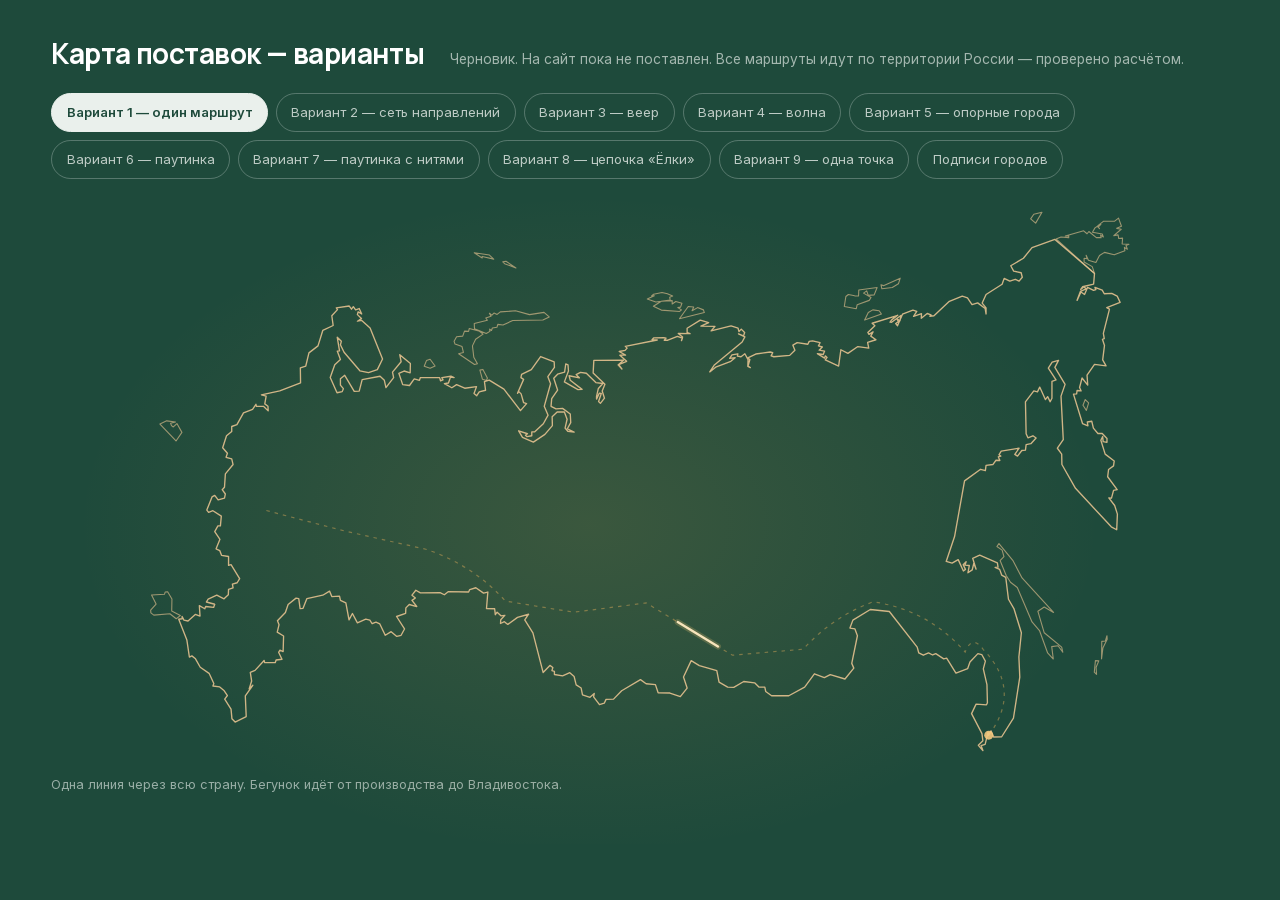
==== commit 2217fecd: "Вариант 9: одна дышащая точка Венёва Ни маршрутов, ни других городов — только контур страны и точка " ====
--- a/map-demo.html
+++ b/map-demo.html
@@ -137,6 +137,33 @@
   @keyframes ct14{0%,63.672%{opacity:0;transform:scale(.3)}64.572%{opacity:1;transform:scale(1.6)}65.872%{opacity:.95;transform:scale(1)}91.787%{opacity:.95;transform:scale(1)}100%{opacity:0;transform:scale(1)}}
   @keyframes ct15{0%,68.992%{opacity:0;transform:scale(.3)}69.892%{opacity:1;transform:scale(1.6)}71.192%{opacity:.95;transform:scale(1)}91.787%{opacity:.95;transform:scale(1)}100%{opacity:0;transform:scale(1)}}
   @keyframes ct16{0%,75.36%{opacity:0;transform:scale(.3)}76.26%{opacity:1;transform:scale(1.6)}77.56%{opacity:.95;transform:scale(1)}91.787%{opacity:.95;transform:scale(1)}100%{opacity:0;transform:scale(1)}}
+
+  /* одна точка: дыхание вместо мигания.
+     Два слоя свечения идут в противофазе с разными периодами — от этого
+     пульс не читается как метроном. Анимируются только opacity и transform. */
+  .stage--dot .pt{--amp:1}
+  .stage--dot .pt circle{transform-box:fill-box;transform-origin:center}
+  .pt__ring{fill:none;stroke:#F3C87E;stroke-width:.9;opacity:.5;vector-effect:non-scaling-stroke}
+  .pt__core{fill:#FFF6E2}
+  @media (prefers-reduced-motion:no-preference){
+    .pt__far {animation:brFar  7.2s cubic-bezier(.45,0,.55,1) infinite alternate}
+    .pt__near{animation:brNear 4.6s cubic-bezier(.45,0,.55,1) infinite alternate}
+    .pt__core{animation:brCore 4.6s cubic-bezier(.45,0,.55,1) infinite alternate}
+    .pt__ring{animation:brRing 7.2s cubic-bezier(.45,0,.55,1) infinite alternate}
+  }
+  @keyframes brFar {from{opacity:calc(.34 * var(--amp));transform:scale(.88)}
+                    to  {opacity:calc(.72 * var(--amp));transform:scale(1.12)}}
+  @keyframes brNear{from{opacity:calc(.62 * var(--amp));transform:scale(1.06)}
+                    to  {opacity:calc(1 * var(--amp));transform:scale(.9)}}
+  @keyframes brCore{from{opacity:.82}to{opacity:1}}
+  @keyframes brRing{from{opacity:calc(.28 * var(--amp));transform:scale(1)}
+                    to  {opacity:calc(.6 * var(--amp));transform:scale(1.06)}}
+  .stage--dot[data-int="calm"] .pt{--amp:.62}
+  .stage--dot[data-int="mid"]  .pt{--amp:1}
+  .stage--dot[data-int="loud"] .pt{--amp:1.4}
+  .lb--always{display:block!important;fill:rgba(234,240,236,.72);font-size:7.5px}
+  .sw--sub{margin-top:.9rem}
+  .sw--sub button{font-size:.76rem;padding:.38rem .75rem}
 </style>
 </head><body>
 <main class="wrap demo">
@@ -153,6 +180,7 @@
     <button type="button" data-v="6" aria-pressed="false">Вариант 6 — паутинка</button>
     <button type="button" data-v="7" aria-pressed="false">Вариант 7 — паутинка с нитями</button>
     <button type="button" data-v="8" aria-pressed="false">Вариант 8 — цепочка «Ёлки»</button>
+    <button type="button" data-v="9" aria-pressed="false">Вариант 9 — одна точка</button>
     <button type="button" data-lab aria-pressed="false">Подписи городов</button>
   </div>
 
@@ -928,6 +956,32 @@
     </svg>
     <p class="cap">Цепочка: связь идёт от города к городу через всю страну и доходит до Владивостока. Скорость каждого перегона своя — по его настоящей длине, поэтому Сибирь тянется дольше европейской части. Цикл 16 секунд.</p>
   </div>
+  <div class="stage stage--dot" id="stage9" hidden>
+    <svg viewBox="0 0 520 250" aria-label="Производство в Венёве на карте России">
+      <defs>
+        <radialGradient id="glow">
+          <stop offset="0%" stop-color="#FFF0CE" stop-opacity=".62"/>
+          <stop offset="42%" stop-color="#F3C87E" stop-opacity=".20"/>
+          <stop offset="100%" stop-color="#F3C87E" stop-opacity="0"/>
+        </radialGradient>
+      </defs>
+      <path class="map map--main" d="M411.5 244.0 409.5 241.7 411.5 239.7 411.1 236.5 406.5 227.7 408.5 223.5 413.1 223.8 413.5 222.9 413.3 214.9 411.7 207.9 412.6 204.5 411.0 201.6 409.3 201.2 405.8 204.9 404.8 207.8 399.6 209.8 395.5 203.2 394.2 203.5 390.7 201.2 389.3 201.8 387.5 200.9 385.2 201.9 383.2 200.9 382.5 198.3 370.2 182.6 361.8 181.7 354.1 186.4 352.8 189.9 355.0 190.3 356.1 193.3 353.6 205.5 354.5 207.6 350.6 212.4 344.1 210.5 341.5 211.8 337.1 210.1 332.8 216.0 325.8 219.8 318.2 219.8 315.6 217.9 315.2 216.0 312.7 216.0 310.7 214.1 305.9 213.5 301.5 216.1 298.8 216.0 295.0 213.8 294.0 208.7 286.3 206.5 282.7 204.3 279.3 211.5 280.9 216.4 277.9 220.2 273.3 218.6 268.1 218.5 266.9 214.9 262.8 214.5 260.3 212.7 252.0 217.6 248.4 221.3 245.1 221.4 244.3 223.1 242.2 223.7 239.6 220.3 239.9 218.8 238.0 220.5 234.7 219.4 234.1 216.4 231.9 215.0 231.0 211.3 229.1 209.6 225.9 211.0 222.3 210.4 222.3 209.0 221.2 208.7 221.6 207.3 220.3 206.4 217.3 209.5 212.8 192.0 209.2 186.3 210.9 183.8 206.0 185.2 201.7 188.3 200.2 187.1 198.5 187.9 198.6 186.2 200.4 184.3 198.7 184.5 197.0 182.9 196.2 184.0 195.9 181.4 192.3 181.3 192.9 174.0 191.0 174.5 187.6 172.1 184.9 172.9 184.4 174.0 175.5 173.8 173.7 175.2 171.8 174.3 163.1 174.4 161.1 173.2 159.4 175.4 160.9 176.6 159.4 177.7 161.5 180.4 158.2 179.5 156.7 181.0 156.6 183.4 152.6 184.8 156.1 190.3 154.6 193.1 152.7 193.6 150.2 191.5 147.6 193.1 145.2 188.1 143.5 187.3 141.8 188.0 140.8 186.4 139.0 186.0 135.3 187.6 133.1 183.5 131.6 186.3 130.2 178.8 127.8 177.7 127.4 175.8 124.0 176.0 123.0 173.6 120.0 175.4 113.0 176.9 111.3 181.2 110.0 181.3 109.4 176.9 108.2 176.7 104.7 179.5 103.5 183.0 100.0 186.7 100.7 188.4 99.9 191.7 102.7 193.4 102.5 200.3 101.1 199.7 100.5 200.6 102.0 203.7 99.4 204.0 99.0 205.2 94.3 205.1 94.1 204.2 90.1 208.6 88.0 209.5 88.6 213.3 87.5 216.8 89.1 215.2 85.8 219.9 86.2 229.0 81.3 231.4 79.9 230.0 79.5 225.7 76.7 221.3 77.9 219.7 76.5 217.6 74.5 215.9 71.5 215.5 71.9 214.4 69.8 209.9 65.9 207.2 63.8 203.5 62.2 202.2 61.1 202.7 60.0 195.2 56.4 186.0 57.9 185.8 57.9 184.8 58.7 186.4 60.5 186.8 63.7 183.9 65.8 184.6 65.5 180.0 67.9 181.4 68.3 180.4 71.8 180.8 72.3 179.4 68.6 178.4 69.4 177.1 73.2 175.4 76.4 177.0 78.3 175.2 78.4 172.8 80.4 172.2 80.1 170.5 82.2 169.9 83.3 168.1 79.5 161.9 78.4 162.2 78.4 158.3 75.3 157.8 74.5 155.7 72.9 154.9 74.6 150.7 72.3 147.3 73.7 144.8 74.8 144.8 75.2 140.5 71.5 138.1 69.6 138.8 68.8 137.8 71.1 132.0 72.3 131.3 73.8 133.3 76.6 132.5 77.0 130.7 75.6 128.8 76.6 127.7 77.0 121.8 80.4 117.7 79.8 115.2 77.3 114.5 77.9 112.7 75.8 110.3 77.5 105.0 79.8 103.1 79.8 100.9 82.1 100.1 85.0 94.9 89.0 93.3 90.5 91.1 90.7 92.0 93.8 92.0 95.9 94.0 95.8 92.0 94.4 90.9 95.0 87.5 92.9 86.9 101.0 85.2 110.2 81.6 110.1 75.0 112.5 74.2 113.9 68.4 117.9 65.3 120.0 58.5 124.6 56.3 124.0 52.0 126.5 49.3 126.0 48.5 131.7 47.7 132.7 49.1 133.5 48.0 134.5 49.4 136.1 48.8 137.2 51.2 135.6 50.3 135.3 51.5 137.1 53.2 135.3 54.4 137.1 54.0 140.9 57.4 146.4 71.1 144.1 75.8 140.2 77.1 136.4 76.3 129.4 68.1 127.8 64.8 128.2 63.3 126.4 61.5 127.4 67.5 126.4 67.6 127.8 71.3 125.3 73.6 123.3 79.3 126.3 86.0 128.6 85.5 129.1 84.2 127.8 82.6 127.8 79.8 129.7 78.3 133.9 85.4 136.1 85.3 137.4 80.2 145.3 78.7 147.2 80.5 147.9 83.7 151.3 79.3 150.8 76.9 154.6 72.3 154.0 69.2 158.7 73.1 158.6 77.2 155.9 76.4 153.6 77.4 155.3 82.4 158.3 82.8 160.4 79.9 162.7 80.5 163.1 79.3 171.6 79.3 172.0 80.7 173.1 80.3 172.6 79.3 176.6 78.7 178.0 79.3 176.4 79.1 175.5 81.7 173.7 82.0 177.0 83.8 179.1 82.4 182.7 84.0 187.9 83.3 186.8 86.3 188.0 87.3 189.1 85.6 191.9 84.9 191.4 81.1 193.5 80.4 200.0 84.4 207.3 93.9 210.0 90.8 208.7 90.4 207.6 86.5 206.6 85.5 206.0 86.2 208.7 80.1 207.5 79.3 207.8 77.9 212.1 75.8 216.2 70.0 222.2 72.4 222.3 74.8 219.4 78.9 220.6 82.0 217.8 92.0 219.5 95.9 217.4 99.7 213.5 103.3 212.3 103.3 212.3 105.0 210.2 105.4 209.5 104.8 210.4 104.1 206.5 102.8 208.2 105.7 213.0 107.8 218.1 104.4 221.4 100.5 221.3 96.6 223.5 94.5 226.7 94.5 227.9 97.7 227.0 101.6 228.2 103.0 231.0 103.4 228.0 101.9 229.5 99.2 229.3 95.4 225.9 92.9 223.0 93.1 220.8 92.0 221.1 88.6 223.7 84.8 222.0 79.6 223.7 77.8 226.8 76.9 227.3 73.3 228.3 73.7 228.5 76.4 226.7 81.2 232.7 84.6 234.5 84.5 229.3 80.5 228.8 78.5 233.3 79.4 231.9 78.0 233.8 77.0 236.4 77.4 240.6 81.5 243.7 81.9 241.7 84.1 240.9 87.6 240.9 88.8 242.1 86.2 243.0 86.3 241.8 89.9 242.6 90.7 244.4 88.4 243.4 85.2 244.6 82.2 239.4 77.3 239.7 71.7 252.8 71.6 250.4 73.7 252.1 75.5 250.7 73.6 254.2 72.1 251.2 69.4 253.7 69.4 250.9 67.8 253.5 67.3 254.4 66.3 253.6 65.5 267.7 62.7 265.4 62.6 266.1 61.8 270.6 61.7 271.6 61.9 270.8 62.8 272.4 62.8 276.6 61.1 278.8 61.9 278.4 63.0 278.9 61.4 277.0 59.8 282.2 59.9 280.9 59.4 280.9 57.5 286.7 53.9 290.4 55.0 287.0 56.6 293.2 56.7 291.5 58.7 300.3 56.5 303.4 57.5 303.8 59.0 304.8 57.9 306.3 59.4 305.8 60.9 303.6 60.0 306.4 61.3 305.2 63.6 292.8 73.9 290.9 76.8 293.5 74.7 300.2 72.1 302.1 70.5 299.7 70.8 300.7 69.3 303.3 68.8 303.1 69.8 304.7 70.1 306.4 68.8 307.8 71.4 307.7 74.4 308.8 74.9 307.8 74.2 308.6 71.3 307.7 70.6 311.2 68.9 317.6 68.0 318.7 68.3 318.0 69.7 319.2 70.1 326.2 69.5 328.5 67.2 327.6 65.0 329.5 63.9 334.2 64.6 334.8 63.3 336.3 63.1 339.6 63.9 338.9 65.3 340.6 65.8 339.2 67.2 341.6 67.6 341.0 69.1 338.4 68.7 341.6 70.7 341.9 69.7 342.7 70.4 341.9 71.5 347.8 74.2 348.8 67.0 351.9 68.6 356.3 65.6 361.1 66.3 360.6 63.8 364.3 62.6 362.0 61.0 363.0 59.1 361.2 60.2 360.7 59.4 363.8 56.4 362.6 55.3 373.9 51.8 371.3 53.7 370.5 54.8 371.2 54.9 375.3 51.9 374.9 54.2 373.5 53.3 374.2 54.6 373.0 55.4 373.8 56.4 376.0 51.3 380.6 49.5 382.3 50.1 380.9 52.3 384.4 51.1 384.3 53.1 386.9 51.0 388.6 51.6 388.1 52.2 389.9 52.0 396.7 45.6 402.4 43.3 404.7 44.1 406.7 47.1 409.2 46.3 412.5 48.8 412.9 51.2 412.9 48.5 411.2 46.4 412.9 42.6 420.0 38.1 420.9 35.5 423.4 36.7 425.8 35.9 427.5 36.7 428.9 35.0 428.4 33.0 425.1 32.3 423.8 29.9 429.4 26.6 433.2 21.9 443.3 18.3 460.8 33.3 460.4 38.0 455.5 39.2 454.7 40.4 456.1 39.2 457.1 40.1 454.6 41.2 453.1 45.2 454.8 41.5 456.4 42.6 457.7 39.5 460.4 40.8 461.4 40.5 461.0 39.5 464.2 40.7 465.1 42.3 468.4 42.1 470.8 43.3 472.1 46.1 466.2 48.4 467.4 49.1 464.7 59.8 465.1 62.1 464.3 62.4 465.2 65.1 464.4 71.5 465.9 74.1 460.8 73.5 457.5 78.2 457.8 82.6 455.3 79.5 454.2 83.7 454.9 85.2 453.1 85.0 452.9 86.5 451.5 86.6 455.5 99.6 457.9 100.6 457.6 98.9 459.6 98.6 460.3 101.6 462.3 104.0 464.2 104.0 466.3 106.2 466.3 107.9 464.6 107.6 464.4 105.3 463.6 107.0 465.5 113.1 469.5 116.1 469.2 118.3 467.0 119.9 466.6 123.1 470.8 128.8 469.2 129.1 468.3 132.5 467.1 132.4 469.7 135.8 470.9 139.6 470.6 146.5 468.2 145.2 452.4 128.2 446.4 117.7 446.3 113.1 444.4 110.5 447.0 106.7 446.0 87.5 447.8 82.3 443.3 74.8 444.9 71.7 442.1 72.5 440.4 75.1 443.8 80.3 442.0 81.0 442.0 88.4 441.2 90.0 440.1 87.7 439.1 89.0 436.6 83.5 435.6 85.6 434.0 85.2 430.3 90.0 430.6 104.1 431.4 105.9 433.6 105.0 435.0 106.0 432.7 108.5 430.6 108.9 430.3 111.3 428.7 111.5 426.8 114.0 425.6 113.2 427.5 110.5 419.6 111.8 418.6 113.4 419.4 114.0 418.3 114.3 419.0 115.9 417.3 115.8 415.9 117.7 412.9 118.1 412.6 120.4 410.5 119.8 403.4 124.9 399.0 149.5 395.3 160.5 397.9 161.2 400.6 159.7 402.9 164.7 403.8 164.0 402.8 161.9 404.1 160.6 403.6 162.1 405.5 162.3 404.9 165.5 406.8 164.2 407.5 161.3 408.5 163.9 407.0 159.1 410.1 157.7 417.9 161.1 418.2 163.0 416.9 163.1 418.9 164.0 419.8 166.5 421.6 167.5 422.8 177.2 425.2 181.3 428.5 192.0 427.4 202.7 427.8 211.6 425.0 229.7 419.8 237.9 416.2 238.0 415.1 235.3 414.0 237.3 413.8 235.9 412.5 241.3 410.7 241.8Z"/>
+      <path class="map map--isl" d="M418.6 152.6 424.7 160.0 428.8 167.8 442.7 183.0 438.6 180.6 435.8 182.5 438.6 192.0 446.3 198.3 446.8 200.6 444.7 197.7 441.9 198.1 442.6 203.6 440.1 200.9 436.5 191.0 433.2 187.2 426.7 172.0 423.7 169.7 421.8 166.7 419.1 160.1 420.8 158.4 420.0 155.5 417.7 153.9ZM443.8 18.1 446.0 17.2 449.4 17.5 449.4 16.7 447.9 16.8 456.0 14.5 457.5 15.8 458.3 14.8 461.6 17.5 463.7 17.5 463.5 16.4 464.7 17.2 464.2 15.9 459.9 15.1 461.0 13.2 462.1 12.5 463.0 13.5 462.4 12.8 463.6 11.6 462.3 12.2 464.7 10.3 469.7 10.2 471.4 8.9 472.7 12.5 470.6 13.4 472.6 13.8 469.3 16.6 471.2 16.3 471.5 17.9 473.2 17.7 473.0 20.3 476.0 20.4 474.7 21.0 475.3 22.6 474.0 21.8 474.2 23.3 469.5 25.1 465.2 24.0 463.0 25.4 461.4 28.5 458.1 27.5 457.1 25.3 457.5 26.8 456.2 26.6 456.2 28.3 459.8 30.3 460.8 33.3ZM217.2 53.9 203.9 54.1 199.6 56.1 197.3 55.8 196.9 57.1 194.9 57.4 194.5 58.5 193.7 57.9 193.8 58.9 192.2 59.8 187.0 57.7 186.9 55.4 192.7 54.0 192.0 53.0 194.3 52.2 193.6 50.9 194.7 51.7 195.6 50.8 197.0 51.4 198.4 50.3 205.1 49.8 211.3 51.5 217.7 50.5 220.0 52.5ZM188.9 58.7 190.8 60.1 187.5 62.4 186.1 65.3 186.7 70.3 188.3 73.2 187.0 73.5 180.0 68.8 182.1 68.2 181.5 65.6 178.4 64.5 178.0 63.3 179.1 61.3 181.8 61.0 182.6 58.8 184.4 58.9 184.7 57.6ZM50.4 174.0 51.5 173.9 53.4 177.1 53.3 182.4 57.1 184.4 55.3 185.8 52.5 183.6 45.4 184.2 44.1 183.2 44.0 182.0 46.4 179.3 44.4 175.3 50.1 175.0ZM354.9 43.2 356.6 43.3 356.7 40.6 364.8 39.5 363.5 42.8 360.9 43.0 360.2 41.0 358.8 42.0 362.1 43.9 361.3 45.2 356.0 47.1 355.6 48.9 350.3 47.9 351.0 43.5 352.1 42.6ZM55.0 98.9 52.8 99.5 53.2 100.5 54.0 101.1 55.6 99.6 57.8 103.5 55.2 107.3 48.1 99.8 51.1 98.4ZM274.3 45.3 274.3 46.8 275.9 45.7 278.6 46.5 278.0 48.2 276.8 48.4 278.4 49.4 277.6 50.1 269.5 49.5 266.0 47.8 269.5 45.6ZM283.8 48.1 283.1 49.8 285.5 48.4 288.1 49.4 288.5 50.6 277.5 53.3 281.4 47.9ZM272.2 42.3 274.5 43.3 273.2 43.8 273.4 45.1 267.1 45.9 263.3 44.6 266.4 43.2 265.2 43.2 266.1 42.5 269.8 41.7ZM466.4 194.9 464.5 198.7 463.9 203.5 464.0 195.8 465.6 195.6 466.3 193.3ZM367.6 38.7 375.0 35.4 374.2 37.9 371.5 39.5 366.9 40.1 366.5 38.3ZM362.9 49.4 365.7 49.8 366.7 51.2 359.3 53.9 360.9 50.6ZM193.6 25.2 195.5 27.0 190.4 25.8 190.4 26.5 186.9 24.2ZM434.0 7.2 437.6 6.3 434.8 11.1 432.6 9.2ZM200.9 27.9 205.3 30.9 200.3 29.0 199.5 28.2ZM169.6 74.2 167.4 75.2 164.8 74.3 165.8 71.8 167.4 71.2ZM192.7 79.5 192.3 80.6 190.5 80.0 189.4 76.0 190.7 75.7ZM461.2 204.3 462.7 204.4 461.5 207.2 461.7 210.4 460.7 209.4ZM457.2 93.8 455.7 91.5 456.7 89.0 458.2 90.5Z"/>
+      <g class="pt" style="--x:95.1;--y:138.0">
+        <circle class="pt__far"  cx="95.1" cy="138.0" r="34" fill="url(#glow)"/>
+        <circle class="pt__near" cx="95.1" cy="138.0" r="13" fill="url(#glow)"/>
+        <circle class="pt__ring" cx="95.1" cy="138.0" r="5.4"/>
+        <circle class="pt__core" cx="95.1" cy="138.0" r="2.6"/>
+      </g>
+      <text class="lb lb--always" x="103.1" y="131.0">Венёв</text>
+    </svg>
+    <p class="cap">Одна точка — производство в Венёве. Свечение дышит двумя слоями в противофазе, поэтому пульс не выглядит механическим.</p>
+    <div class="sw sw--sub">
+      <button type="button" data-int="calm" aria-pressed="true">Тише</button>
+      <button type="button" data-int="mid" aria-pressed="false">Средне</button>
+      <button type="button" data-int="loud" aria-pressed="false">Заметнее</button>
+    </div>
+  </div>
 </main>
 <script>
   // длину пути знает только браузер — раздаём её в переменные,
@@ -952,7 +1006,7 @@
     p.style.setProperty('--rest',(L*2).toFixed(1));
     p.style.setProperty('--dur',(L/52).toFixed(1)+'s');
   });
-  var MAP={a:'stageA',b:'stageB','3':'stage3','4':'stage4','5':'stage5','6':'stage6','7':'stage7','8':'stage8'};
+  var MAP={a:'stageA',b:'stageB','3':'stage3','4':'stage4','5':'stage5','6':'stage6','7':'stage7','8':'stage8','9':'stage9'};
   var A=document.getElementById('stageA'), B=document.getElementById('stageB');
   document.querySelectorAll('.sw button[data-v]').forEach(function(b){
     b.addEventListener('click',function(){
@@ -968,5 +1022,16 @@
     lb.setAttribute('aria-pressed',String(on));
     document.querySelectorAll('.stage').forEach(function(s){ s.classList.toggle('is-lab',on); });
   });
+
+  var dot=document.getElementById('stage9');
+  if(dot){ dot.dataset.int='calm';
+    dot.querySelectorAll('[data-int]').forEach(function(b){
+      b.addEventListener('click',function(){
+        dot.dataset.int=b.dataset.int;
+        dot.querySelectorAll('[data-int]').forEach(function(x){
+          x.setAttribute('aria-pressed',String(x===b)); });
+      });
+    });
+  }
 </script>
 </body></html>
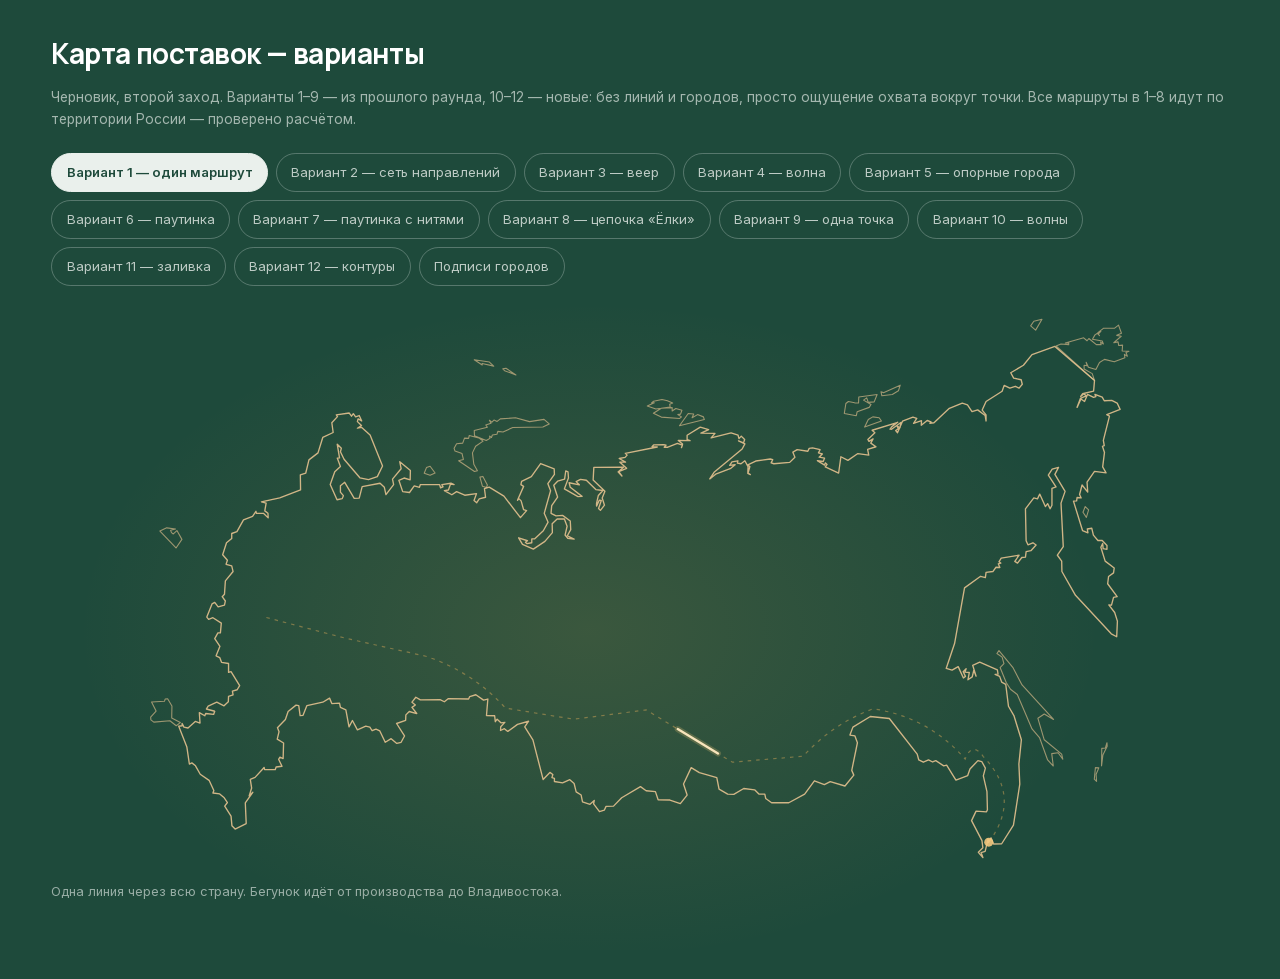
==== commit 7bd890d7: "Контакты, продукция и «Преимущества» пересобраны; демо карты дополнено Контакты: почта info@ -> coor" ====
--- a/map-demo.html
+++ b/map-demo.html
@@ -164,12 +164,33 @@
   .lb--always{display:block!important;fill:rgba(234,240,236,.72);font-size:7.5px}
   .sw--sub{margin-top:.9rem}
   .sw--sub button{font-size:.76rem;padding:.38rem .75rem}
+
+  /* === добавлено в этом раунде: три варианта без линий и городов,
+     чистое ощущение охвата вокруг точки === */
+  .stage--waves .wave{fill:none;stroke:#F3C87E;stroke-width:1.1;opacity:0;
+    vector-effect:non-scaling-stroke;transform-box:fill-box;transform-origin:center}
+  @media (prefers-reduced-motion:no-preference){
+    .stage--waves .wave{animation:mapWave 4.2s cubic-bezier(.2,.65,.4,1) infinite}
+  }
+  @keyframes mapWave{
+    0%{transform:scale(1);opacity:.55}
+    65%{opacity:.08}
+    100%{transform:scale(30);opacity:0}
+  }
+
+  .stage--wash .wash{opacity:1}
+
+  .stage--contours .ring-c{fill:none;stroke:#EFC894;stroke-width:.9;vector-effect:non-scaling-stroke}
+  .stage--contours .ring-c:nth-child(1){opacity:.38}
+  .stage--contours .ring-c:nth-child(2){opacity:.28;stroke-dasharray:2.4 6}
+  .stage--contours .ring-c:nth-child(3){opacity:.20;stroke-dasharray:1.6 7}
+  .stage--contours .ring-c:nth-child(4){opacity:.13;stroke-dasharray:1.1 8}
 </style>
 </head><body>
 <main class="wrap demo">
   <div class="demo__head">
     <h1>Карта поставок — варианты</h1>
-    <p>Черновик. На сайт пока не поставлен. Все маршруты идут по территории России — проверено расчётом.</p>
+    <p>Черновик, второй заход. Варианты 1–9 — из прошлого раунда, 10–12 — новые: без линий и городов, просто ощущение охвата вокруг точки. Все маршруты в 1–8 идут по территории России — проверено расчётом.</p>
   </div>
   <div class="sw">
     <button type="button" data-v="a" aria-pressed="true">Вариант 1 — один маршрут</button>
@@ -181,6 +202,9 @@
     <button type="button" data-v="7" aria-pressed="false">Вариант 7 — паутинка с нитями</button>
     <button type="button" data-v="8" aria-pressed="false">Вариант 8 — цепочка «Ёлки»</button>
     <button type="button" data-v="9" aria-pressed="false">Вариант 9 — одна точка</button>
+    <button type="button" data-v="10" aria-pressed="false">Вариант 10 — волны</button>
+    <button type="button" data-v="11" aria-pressed="false">Вариант 11 — заливка</button>
+    <button type="button" data-v="12" aria-pressed="false">Вариант 12 — контуры</button>
     <button type="button" data-lab aria-pressed="false">Подписи городов</button>
   </div>
 
@@ -982,6 +1006,89 @@
       <button type="button" data-int="loud" aria-pressed="false">Заметнее</button>
     </div>
   </div>
+  <div class="stage stage--dot stage--waves" id="stage10" hidden>
+    <svg viewBox="0 0 520 250" aria-label="Кольца расходятся от Венёва по всей карте">
+      <defs>
+        <radialGradient id="stage10glow">
+          <stop offset="0%" stop-color="#FFF0CE" stop-opacity=".62"/>
+          <stop offset="42%" stop-color="#F3C87E" stop-opacity=".20"/>
+          <stop offset="100%" stop-color="#F3C87E" stop-opacity="0"/>
+        </radialGradient>
+
+      </defs>
+      <path class="map map--main" d="M411.5 244.0 409.5 241.7 411.5 239.7 411.1 236.5 406.5 227.7 408.5 223.5 413.1 223.8 413.5 222.9 413.3 214.9 411.7 207.9 412.6 204.5 411.0 201.6 409.3 201.2 405.8 204.9 404.8 207.8 399.6 209.8 395.5 203.2 394.2 203.5 390.7 201.2 389.3 201.8 387.5 200.9 385.2 201.9 383.2 200.9 382.5 198.3 370.2 182.6 361.8 181.7 354.1 186.4 352.8 189.9 355.0 190.3 356.1 193.3 353.6 205.5 354.5 207.6 350.6 212.4 344.1 210.5 341.5 211.8 337.1 210.1 332.8 216.0 325.8 219.8 318.2 219.8 315.6 217.9 315.2 216.0 312.7 216.0 310.7 214.1 305.9 213.5 301.5 216.1 298.8 216.0 295.0 213.8 294.0 208.7 286.3 206.5 282.7 204.3 279.3 211.5 280.9 216.4 277.9 220.2 273.3 218.6 268.1 218.5 266.9 214.9 262.8 214.5 260.3 212.7 252.0 217.6 248.4 221.3 245.1 221.4 244.3 223.1 242.2 223.7 239.6 220.3 239.9 218.8 238.0 220.5 234.7 219.4 234.1 216.4 231.9 215.0 231.0 211.3 229.1 209.6 225.9 211.0 222.3 210.4 222.3 209.0 221.2 208.7 221.6 207.3 220.3 206.4 217.3 209.5 212.8 192.0 209.2 186.3 210.9 183.8 206.0 185.2 201.7 188.3 200.2 187.1 198.5 187.9 198.6 186.2 200.4 184.3 198.7 184.5 197.0 182.9 196.2 184.0 195.9 181.4 192.3 181.3 192.9 174.0 191.0 174.5 187.6 172.1 184.9 172.9 184.4 174.0 175.5 173.8 173.7 175.2 171.8 174.3 163.1 174.4 161.1 173.2 159.4 175.4 160.9 176.6 159.4 177.7 161.5 180.4 158.2 179.5 156.7 181.0 156.6 183.4 152.6 184.8 156.1 190.3 154.6 193.1 152.7 193.6 150.2 191.5 147.6 193.1 145.2 188.1 143.5 187.3 141.8 188.0 140.8 186.4 139.0 186.0 135.3 187.6 133.1 183.5 131.6 186.3 130.2 178.8 127.8 177.7 127.4 175.8 124.0 176.0 123.0 173.6 120.0 175.4 113.0 176.9 111.3 181.2 110.0 181.3 109.4 176.9 108.2 176.7 104.7 179.5 103.5 183.0 100.0 186.7 100.7 188.4 99.9 191.7 102.7 193.4 102.5 200.3 101.1 199.7 100.5 200.6 102.0 203.7 99.4 204.0 99.0 205.2 94.3 205.1 94.1 204.2 90.1 208.6 88.0 209.5 88.6 213.3 87.5 216.8 89.1 215.2 85.8 219.9 86.2 229.0 81.3 231.4 79.9 230.0 79.5 225.7 76.7 221.3 77.9 219.7 76.5 217.6 74.5 215.9 71.5 215.5 71.9 214.4 69.8 209.9 65.9 207.2 63.8 203.5 62.2 202.2 61.1 202.7 60.0 195.2 56.4 186.0 57.9 185.8 57.9 184.8 58.7 186.4 60.5 186.8 63.7 183.9 65.8 184.6 65.5 180.0 67.9 181.4 68.3 180.4 71.8 180.8 72.3 179.4 68.6 178.4 69.4 177.1 73.2 175.4 76.4 177.0 78.3 175.2 78.4 172.8 80.4 172.2 80.1 170.5 82.2 169.9 83.3 168.1 79.5 161.9 78.4 162.2 78.4 158.3 75.3 157.8 74.5 155.7 72.9 154.9 74.6 150.7 72.3 147.3 73.7 144.8 74.8 144.8 75.2 140.5 71.5 138.1 69.6 138.8 68.8 137.8 71.1 132.0 72.3 131.3 73.8 133.3 76.6 132.5 77.0 130.7 75.6 128.8 76.6 127.7 77.0 121.8 80.4 117.7 79.8 115.2 77.3 114.5 77.9 112.7 75.8 110.3 77.5 105.0 79.8 103.1 79.8 100.9 82.1 100.1 85.0 94.9 89.0 93.3 90.5 91.1 90.7 92.0 93.8 92.0 95.9 94.0 95.8 92.0 94.4 90.9 95.0 87.5 92.9 86.9 101.0 85.2 110.2 81.6 110.1 75.0 112.5 74.2 113.9 68.4 117.9 65.3 120.0 58.5 124.6 56.3 124.0 52.0 126.5 49.3 126.0 48.5 131.7 47.7 132.7 49.1 133.5 48.0 134.5 49.4 136.1 48.8 137.2 51.2 135.6 50.3 135.3 51.5 137.1 53.2 135.3 54.4 137.1 54.0 140.9 57.4 146.4 71.1 144.1 75.8 140.2 77.1 136.4 76.3 129.4 68.1 127.8 64.8 128.2 63.3 126.4 61.5 127.4 67.5 126.4 67.6 127.8 71.3 125.3 73.6 123.3 79.3 126.3 86.0 128.6 85.5 129.1 84.2 127.8 82.6 127.8 79.8 129.7 78.3 133.9 85.4 136.1 85.3 137.4 80.2 145.3 78.7 147.2 80.5 147.9 83.7 151.3 79.3 150.8 76.9 154.6 72.3 154.0 69.2 158.7 73.1 158.6 77.2 155.9 76.4 153.6 77.4 155.3 82.4 158.3 82.8 160.4 79.9 162.7 80.5 163.1 79.3 171.6 79.3 172.0 80.7 173.1 80.3 172.6 79.3 176.6 78.7 178.0 79.3 176.4 79.1 175.5 81.7 173.7 82.0 177.0 83.8 179.1 82.4 182.7 84.0 187.9 83.3 186.8 86.3 188.0 87.3 189.1 85.6 191.9 84.9 191.4 81.1 193.5 80.4 200.0 84.4 207.3 93.9 210.0 90.8 208.7 90.4 207.6 86.5 206.6 85.5 206.0 86.2 208.7 80.1 207.5 79.3 207.8 77.9 212.1 75.8 216.2 70.0 222.2 72.4 222.3 74.8 219.4 78.9 220.6 82.0 217.8 92.0 219.5 95.9 217.4 99.7 213.5 103.3 212.3 103.3 212.3 105.0 210.2 105.4 209.5 104.8 210.4 104.1 206.5 102.8 208.2 105.7 213.0 107.8 218.1 104.4 221.4 100.5 221.3 96.6 223.5 94.5 226.7 94.5 227.9 97.7 227.0 101.6 228.2 103.0 231.0 103.4 228.0 101.9 229.5 99.2 229.3 95.4 225.9 92.9 223.0 93.1 220.8 92.0 221.1 88.6 223.7 84.8 222.0 79.6 223.7 77.8 226.8 76.9 227.3 73.3 228.3 73.7 228.5 76.4 226.7 81.2 232.7 84.6 234.5 84.5 229.3 80.5 228.8 78.5 233.3 79.4 231.9 78.0 233.8 77.0 236.4 77.4 240.6 81.5 243.7 81.9 241.7 84.1 240.9 87.6 240.9 88.8 242.1 86.2 243.0 86.3 241.8 89.9 242.6 90.7 244.4 88.4 243.4 85.2 244.6 82.2 239.4 77.3 239.7 71.7 252.8 71.6 250.4 73.7 252.1 75.5 250.7 73.6 254.2 72.1 251.2 69.4 253.7 69.4 250.9 67.8 253.5 67.3 254.4 66.3 253.6 65.5 267.7 62.7 265.4 62.6 266.1 61.8 270.6 61.7 271.6 61.9 270.8 62.8 272.4 62.8 276.6 61.1 278.8 61.9 278.4 63.0 278.9 61.4 277.0 59.8 282.2 59.9 280.9 59.4 280.9 57.5 286.7 53.9 290.4 55.0 287.0 56.6 293.2 56.7 291.5 58.7 300.3 56.5 303.4 57.5 303.8 59.0 304.8 57.9 306.3 59.4 305.8 60.9 303.6 60.0 306.4 61.3 305.2 63.6 292.8 73.9 290.9 76.8 293.5 74.7 300.2 72.1 302.1 70.5 299.7 70.8 300.7 69.3 303.3 68.8 303.1 69.8 304.7 70.1 306.4 68.8 307.8 71.4 307.7 74.4 308.8 74.9 307.8 74.2 308.6 71.3 307.7 70.6 311.2 68.9 317.6 68.0 318.7 68.3 318.0 69.7 319.2 70.1 326.2 69.5 328.5 67.2 327.6 65.0 329.5 63.9 334.2 64.6 334.8 63.3 336.3 63.1 339.6 63.9 338.9 65.3 340.6 65.8 339.2 67.2 341.6 67.6 341.0 69.1 338.4 68.7 341.6 70.7 341.9 69.7 342.7 70.4 341.9 71.5 347.8 74.2 348.8 67.0 351.9 68.6 356.3 65.6 361.1 66.3 360.6 63.8 364.3 62.6 362.0 61.0 363.0 59.1 361.2 60.2 360.7 59.4 363.8 56.4 362.6 55.3 373.9 51.8 371.3 53.7 370.5 54.8 371.2 54.9 375.3 51.9 374.9 54.2 373.5 53.3 374.2 54.6 373.0 55.4 373.8 56.4 376.0 51.3 380.6 49.5 382.3 50.1 380.9 52.3 384.4 51.1 384.3 53.1 386.9 51.0 388.6 51.6 388.1 52.2 389.9 52.0 396.7 45.6 402.4 43.3 404.7 44.1 406.7 47.1 409.2 46.3 412.5 48.8 412.9 51.2 412.9 48.5 411.2 46.4 412.9 42.6 420.0 38.1 420.9 35.5 423.4 36.7 425.8 35.9 427.5 36.7 428.9 35.0 428.4 33.0 425.1 32.3 423.8 29.9 429.4 26.6 433.2 21.9 443.3 18.3 460.8 33.3 460.4 38.0 455.5 39.2 454.7 40.4 456.1 39.2 457.1 40.1 454.6 41.2 453.1 45.2 454.8 41.5 456.4 42.6 457.7 39.5 460.4 40.8 461.4 40.5 461.0 39.5 464.2 40.7 465.1 42.3 468.4 42.1 470.8 43.3 472.1 46.1 466.2 48.4 467.4 49.1 464.7 59.8 465.1 62.1 464.3 62.4 465.2 65.1 464.4 71.5 465.9 74.1 460.8 73.5 457.5 78.2 457.8 82.6 455.3 79.5 454.2 83.7 454.9 85.2 453.1 85.0 452.9 86.5 451.5 86.6 455.5 99.6 457.9 100.6 457.6 98.9 459.6 98.6 460.3 101.6 462.3 104.0 464.2 104.0 466.3 106.2 466.3 107.9 464.6 107.6 464.4 105.3 463.6 107.0 465.5 113.1 469.5 116.1 469.2 118.3 467.0 119.9 466.6 123.1 470.8 128.8 469.2 129.1 468.3 132.5 467.1 132.4 469.7 135.8 470.9 139.6 470.6 146.5 468.2 145.2 452.4 128.2 446.4 117.7 446.3 113.1 444.4 110.5 447.0 106.7 446.0 87.5 447.8 82.3 443.3 74.8 444.9 71.7 442.1 72.5 440.4 75.1 443.8 80.3 442.0 81.0 442.0 88.4 441.2 90.0 440.1 87.7 439.1 89.0 436.6 83.5 435.6 85.6 434.0 85.2 430.3 90.0 430.6 104.1 431.4 105.9 433.6 105.0 435.0 106.0 432.7 108.5 430.6 108.9 430.3 111.3 428.7 111.5 426.8 114.0 425.6 113.2 427.5 110.5 419.6 111.8 418.6 113.4 419.4 114.0 418.3 114.3 419.0 115.9 417.3 115.8 415.9 117.7 412.9 118.1 412.6 120.4 410.5 119.8 403.4 124.9 399.0 149.5 395.3 160.5 397.9 161.2 400.6 159.7 402.9 164.7 403.8 164.0 402.8 161.9 404.1 160.6 403.6 162.1 405.5 162.3 404.9 165.5 406.8 164.2 407.5 161.3 408.5 163.9 407.0 159.1 410.1 157.7 417.9 161.1 418.2 163.0 416.9 163.1 418.9 164.0 419.8 166.5 421.6 167.5 422.8 177.2 425.2 181.3 428.5 192.0 427.4 202.7 427.8 211.6 425.0 229.7 419.8 237.9 416.2 238.0 415.1 235.3 414.0 237.3 413.8 235.9 412.5 241.3 410.7 241.8Z"/>
+      <path class="map map--isl" d="M418.6 152.6 424.7 160.0 428.8 167.8 442.7 183.0 438.6 180.6 435.8 182.5 438.6 192.0 446.3 198.3 446.8 200.6 444.7 197.7 441.9 198.1 442.6 203.6 440.1 200.9 436.5 191.0 433.2 187.2 426.7 172.0 423.7 169.7 421.8 166.7 419.1 160.1 420.8 158.4 420.0 155.5 417.7 153.9ZM443.8 18.1 446.0 17.2 449.4 17.5 449.4 16.7 447.9 16.8 456.0 14.5 457.5 15.8 458.3 14.8 461.6 17.5 463.7 17.5 463.5 16.4 464.7 17.2 464.2 15.9 459.9 15.1 461.0 13.2 462.1 12.5 463.0 13.5 462.4 12.8 463.6 11.6 462.3 12.2 464.7 10.3 469.7 10.2 471.4 8.9 472.7 12.5 470.6 13.4 472.6 13.8 469.3 16.6 471.2 16.3 471.5 17.9 473.2 17.7 473.0 20.3 476.0 20.4 474.7 21.0 475.3 22.6 474.0 21.8 474.2 23.3 469.5 25.1 465.2 24.0 463.0 25.4 461.4 28.5 458.1 27.5 457.1 25.3 457.5 26.8 456.2 26.6 456.2 28.3 459.8 30.3 460.8 33.3ZM217.2 53.9 203.9 54.1 199.6 56.1 197.3 55.8 196.9 57.1 194.9 57.4 194.5 58.5 193.7 57.9 193.8 58.9 192.2 59.8 187.0 57.7 186.9 55.4 192.7 54.0 192.0 53.0 194.3 52.2 193.6 50.9 194.7 51.7 195.6 50.8 197.0 51.4 198.4 50.3 205.1 49.8 211.3 51.5 217.7 50.5 220.0 52.5ZM188.9 58.7 190.8 60.1 187.5 62.4 186.1 65.3 186.7 70.3 188.3 73.2 187.0 73.5 180.0 68.8 182.1 68.2 181.5 65.6 178.4 64.5 178.0 63.3 179.1 61.3 181.8 61.0 182.6 58.8 184.4 58.9 184.7 57.6ZM50.4 174.0 51.5 173.9 53.4 177.1 53.3 182.4 57.1 184.4 55.3 185.8 52.5 183.6 45.4 184.2 44.1 183.2 44.0 182.0 46.4 179.3 44.4 175.3 50.1 175.0ZM354.9 43.2 356.6 43.3 356.7 40.6 364.8 39.5 363.5 42.8 360.9 43.0 360.2 41.0 358.8 42.0 362.1 43.9 361.3 45.2 356.0 47.1 355.6 48.9 350.3 47.9 351.0 43.5 352.1 42.6ZM55.0 98.9 52.8 99.5 53.2 100.5 54.0 101.1 55.6 99.6 57.8 103.5 55.2 107.3 48.1 99.8 51.1 98.4ZM274.3 45.3 274.3 46.8 275.9 45.7 278.6 46.5 278.0 48.2 276.8 48.4 278.4 49.4 277.6 50.1 269.5 49.5 266.0 47.8 269.5 45.6ZM283.8 48.1 283.1 49.8 285.5 48.4 288.1 49.4 288.5 50.6 277.5 53.3 281.4 47.9ZM272.2 42.3 274.5 43.3 273.2 43.8 273.4 45.1 267.1 45.9 263.3 44.6 266.4 43.2 265.2 43.2 266.1 42.5 269.8 41.7ZM466.4 194.9 464.5 198.7 463.9 203.5 464.0 195.8 465.6 195.6 466.3 193.3ZM367.6 38.7 375.0 35.4 374.2 37.9 371.5 39.5 366.9 40.1 366.5 38.3ZM362.9 49.4 365.7 49.8 366.7 51.2 359.3 53.9 360.9 50.6ZM193.6 25.2 195.5 27.0 190.4 25.8 190.4 26.5 186.9 24.2ZM434.0 7.2 437.6 6.3 434.8 11.1 432.6 9.2ZM200.9 27.9 205.3 30.9 200.3 29.0 199.5 28.2ZM169.6 74.2 167.4 75.2 164.8 74.3 165.8 71.8 167.4 71.2ZM192.7 79.5 192.3 80.6 190.5 80.0 189.4 76.0 190.7 75.7ZM461.2 204.3 462.7 204.4 461.5 207.2 461.7 210.4 460.7 209.4ZM457.2 93.8 455.7 91.5 456.7 89.0 458.2 90.5Z"/>
+      <g class="waves">
+        <circle class="wave" cx="95.1" cy="138.0" r="6"/>
+        <circle class="wave" cx="95.1" cy="138.0" r="6" style="animation-delay:1.4s"/>
+        <circle class="wave" cx="95.1" cy="138.0" r="6" style="animation-delay:2.8s"/>
+      </g>
+      <g class="pt" style="--x:95.1;--y:138.0">
+        <circle class="pt__far"  cx="95.1" cy="138.0" r="34" fill="url(#stage10glow)"/>
+        <circle class="pt__near" cx="95.1" cy="138.0" r="13" fill="url(#stage10glow)"/>
+        <circle class="pt__ring" cx="95.1" cy="138.0" r="5.4"/>
+        <circle class="pt__core" cx="95.1" cy="138.0" r="2.6"/>
+      </g>
+      <text class="lb lb--always" x="103.1" y="131.0">Венёв</text>
+    </svg>
+    <p class="cap">От Венёва расходятся кольца, как круги по воде — три штуки со сдвигом, бесконечный цикл. Не называет городов, просто физически показывает движение наружу через всю карту.</p>
+  </div>
+  <div class="stage stage--dot stage--wash" id="stage11" hidden>
+    <svg viewBox="0 0 520 250" aria-label="Тёплая заливка всей территории от Венёва">
+      <defs>
+        <radialGradient id="stage11glow">
+          <stop offset="0%" stop-color="#FFF0CE" stop-opacity=".62"/>
+          <stop offset="42%" stop-color="#F3C87E" stop-opacity=".20"/>
+          <stop offset="100%" stop-color="#F3C87E" stop-opacity="0"/>
+        </radialGradient>
+        <radialGradient id="stage11big">
+          <stop offset="0%" stop-color="#F3C87E" stop-opacity=".2"/>
+          <stop offset="22%" stop-color="#F3C87E" stop-opacity=".09"/>
+          <stop offset="55%" stop-color="#F3C87E" stop-opacity=".035"/>
+          <stop offset="100%" stop-color="#F3C87E" stop-opacity=".012"/>
+        </radialGradient>
+      </defs>
+      <path class="map map--main" d="M411.5 244.0 409.5 241.7 411.5 239.7 411.1 236.5 406.5 227.7 408.5 223.5 413.1 223.8 413.5 222.9 413.3 214.9 411.7 207.9 412.6 204.5 411.0 201.6 409.3 201.2 405.8 204.9 404.8 207.8 399.6 209.8 395.5 203.2 394.2 203.5 390.7 201.2 389.3 201.8 387.5 200.9 385.2 201.9 383.2 200.9 382.5 198.3 370.2 182.6 361.8 181.7 354.1 186.4 352.8 189.9 355.0 190.3 356.1 193.3 353.6 205.5 354.5 207.6 350.6 212.4 344.1 210.5 341.5 211.8 337.1 210.1 332.8 216.0 325.8 219.8 318.2 219.8 315.6 217.9 315.2 216.0 312.7 216.0 310.7 214.1 305.9 213.5 301.5 216.1 298.8 216.0 295.0 213.8 294.0 208.7 286.3 206.5 282.7 204.3 279.3 211.5 280.9 216.4 277.9 220.2 273.3 218.6 268.1 218.5 266.9 214.9 262.8 214.5 260.3 212.7 252.0 217.6 248.4 221.3 245.1 221.4 244.3 223.1 242.2 223.7 239.6 220.3 239.9 218.8 238.0 220.5 234.7 219.4 234.1 216.4 231.9 215.0 231.0 211.3 229.1 209.6 225.9 211.0 222.3 210.4 222.3 209.0 221.2 208.7 221.6 207.3 220.3 206.4 217.3 209.5 212.8 192.0 209.2 186.3 210.9 183.8 206.0 185.2 201.7 188.3 200.2 187.1 198.5 187.9 198.6 186.2 200.4 184.3 198.7 184.5 197.0 182.9 196.2 184.0 195.9 181.4 192.3 181.3 192.9 174.0 191.0 174.5 187.6 172.1 184.9 172.9 184.4 174.0 175.5 173.8 173.7 175.2 171.8 174.3 163.1 174.4 161.1 173.2 159.4 175.4 160.9 176.6 159.4 177.7 161.5 180.4 158.2 179.5 156.7 181.0 156.6 183.4 152.6 184.8 156.1 190.3 154.6 193.1 152.7 193.6 150.2 191.5 147.6 193.1 145.2 188.1 143.5 187.3 141.8 188.0 140.8 186.4 139.0 186.0 135.3 187.6 133.1 183.5 131.6 186.3 130.2 178.8 127.8 177.7 127.4 175.8 124.0 176.0 123.0 173.6 120.0 175.4 113.0 176.9 111.3 181.2 110.0 181.3 109.4 176.9 108.2 176.7 104.7 179.5 103.5 183.0 100.0 186.7 100.7 188.4 99.9 191.7 102.7 193.4 102.5 200.3 101.1 199.7 100.5 200.6 102.0 203.7 99.4 204.0 99.0 205.2 94.3 205.1 94.1 204.2 90.1 208.6 88.0 209.5 88.6 213.3 87.5 216.8 89.1 215.2 85.8 219.9 86.2 229.0 81.3 231.4 79.9 230.0 79.5 225.7 76.7 221.3 77.9 219.7 76.5 217.6 74.5 215.9 71.5 215.5 71.9 214.4 69.8 209.9 65.9 207.2 63.8 203.5 62.2 202.2 61.1 202.7 60.0 195.2 56.4 186.0 57.9 185.8 57.9 184.8 58.7 186.4 60.5 186.8 63.7 183.9 65.8 184.6 65.5 180.0 67.9 181.4 68.3 180.4 71.8 180.8 72.3 179.4 68.6 178.4 69.4 177.1 73.2 175.4 76.4 177.0 78.3 175.2 78.4 172.8 80.4 172.2 80.1 170.5 82.2 169.9 83.3 168.1 79.5 161.9 78.4 162.2 78.4 158.3 75.3 157.8 74.5 155.7 72.9 154.9 74.6 150.7 72.3 147.3 73.7 144.8 74.8 144.8 75.2 140.5 71.5 138.1 69.6 138.8 68.8 137.8 71.1 132.0 72.3 131.3 73.8 133.3 76.6 132.5 77.0 130.7 75.6 128.8 76.6 127.7 77.0 121.8 80.4 117.7 79.8 115.2 77.3 114.5 77.9 112.7 75.8 110.3 77.5 105.0 79.8 103.1 79.8 100.9 82.1 100.1 85.0 94.9 89.0 93.3 90.5 91.1 90.7 92.0 93.8 92.0 95.9 94.0 95.8 92.0 94.4 90.9 95.0 87.5 92.9 86.9 101.0 85.2 110.2 81.6 110.1 75.0 112.5 74.2 113.9 68.4 117.9 65.3 120.0 58.5 124.6 56.3 124.0 52.0 126.5 49.3 126.0 48.5 131.7 47.7 132.7 49.1 133.5 48.0 134.5 49.4 136.1 48.8 137.2 51.2 135.6 50.3 135.3 51.5 137.1 53.2 135.3 54.4 137.1 54.0 140.9 57.4 146.4 71.1 144.1 75.8 140.2 77.1 136.4 76.3 129.4 68.1 127.8 64.8 128.2 63.3 126.4 61.5 127.4 67.5 126.4 67.6 127.8 71.3 125.3 73.6 123.3 79.3 126.3 86.0 128.6 85.5 129.1 84.2 127.8 82.6 127.8 79.8 129.7 78.3 133.9 85.4 136.1 85.3 137.4 80.2 145.3 78.7 147.2 80.5 147.9 83.7 151.3 79.3 150.8 76.9 154.6 72.3 154.0 69.2 158.7 73.1 158.6 77.2 155.9 76.4 153.6 77.4 155.3 82.4 158.3 82.8 160.4 79.9 162.7 80.5 163.1 79.3 171.6 79.3 172.0 80.7 173.1 80.3 172.6 79.3 176.6 78.7 178.0 79.3 176.4 79.1 175.5 81.7 173.7 82.0 177.0 83.8 179.1 82.4 182.7 84.0 187.9 83.3 186.8 86.3 188.0 87.3 189.1 85.6 191.9 84.9 191.4 81.1 193.5 80.4 200.0 84.4 207.3 93.9 210.0 90.8 208.7 90.4 207.6 86.5 206.6 85.5 206.0 86.2 208.7 80.1 207.5 79.3 207.8 77.9 212.1 75.8 216.2 70.0 222.2 72.4 222.3 74.8 219.4 78.9 220.6 82.0 217.8 92.0 219.5 95.9 217.4 99.7 213.5 103.3 212.3 103.3 212.3 105.0 210.2 105.4 209.5 104.8 210.4 104.1 206.5 102.8 208.2 105.7 213.0 107.8 218.1 104.4 221.4 100.5 221.3 96.6 223.5 94.5 226.7 94.5 227.9 97.7 227.0 101.6 228.2 103.0 231.0 103.4 228.0 101.9 229.5 99.2 229.3 95.4 225.9 92.9 223.0 93.1 220.8 92.0 221.1 88.6 223.7 84.8 222.0 79.6 223.7 77.8 226.8 76.9 227.3 73.3 228.3 73.7 228.5 76.4 226.7 81.2 232.7 84.6 234.5 84.5 229.3 80.5 228.8 78.5 233.3 79.4 231.9 78.0 233.8 77.0 236.4 77.4 240.6 81.5 243.7 81.9 241.7 84.1 240.9 87.6 240.9 88.8 242.1 86.2 243.0 86.3 241.8 89.9 242.6 90.7 244.4 88.4 243.4 85.2 244.6 82.2 239.4 77.3 239.7 71.7 252.8 71.6 250.4 73.7 252.1 75.5 250.7 73.6 254.2 72.1 251.2 69.4 253.7 69.4 250.9 67.8 253.5 67.3 254.4 66.3 253.6 65.5 267.7 62.7 265.4 62.6 266.1 61.8 270.6 61.7 271.6 61.9 270.8 62.8 272.4 62.8 276.6 61.1 278.8 61.9 278.4 63.0 278.9 61.4 277.0 59.8 282.2 59.9 280.9 59.4 280.9 57.5 286.7 53.9 290.4 55.0 287.0 56.6 293.2 56.7 291.5 58.7 300.3 56.5 303.4 57.5 303.8 59.0 304.8 57.9 306.3 59.4 305.8 60.9 303.6 60.0 306.4 61.3 305.2 63.6 292.8 73.9 290.9 76.8 293.5 74.7 300.2 72.1 302.1 70.5 299.7 70.8 300.7 69.3 303.3 68.8 303.1 69.8 304.7 70.1 306.4 68.8 307.8 71.4 307.7 74.4 308.8 74.9 307.8 74.2 308.6 71.3 307.7 70.6 311.2 68.9 317.6 68.0 318.7 68.3 318.0 69.7 319.2 70.1 326.2 69.5 328.5 67.2 327.6 65.0 329.5 63.9 334.2 64.6 334.8 63.3 336.3 63.1 339.6 63.9 338.9 65.3 340.6 65.8 339.2 67.2 341.6 67.6 341.0 69.1 338.4 68.7 341.6 70.7 341.9 69.7 342.7 70.4 341.9 71.5 347.8 74.2 348.8 67.0 351.9 68.6 356.3 65.6 361.1 66.3 360.6 63.8 364.3 62.6 362.0 61.0 363.0 59.1 361.2 60.2 360.7 59.4 363.8 56.4 362.6 55.3 373.9 51.8 371.3 53.7 370.5 54.8 371.2 54.9 375.3 51.9 374.9 54.2 373.5 53.3 374.2 54.6 373.0 55.4 373.8 56.4 376.0 51.3 380.6 49.5 382.3 50.1 380.9 52.3 384.4 51.1 384.3 53.1 386.9 51.0 388.6 51.6 388.1 52.2 389.9 52.0 396.7 45.6 402.4 43.3 404.7 44.1 406.7 47.1 409.2 46.3 412.5 48.8 412.9 51.2 412.9 48.5 411.2 46.4 412.9 42.6 420.0 38.1 420.9 35.5 423.4 36.7 425.8 35.9 427.5 36.7 428.9 35.0 428.4 33.0 425.1 32.3 423.8 29.9 429.4 26.6 433.2 21.9 443.3 18.3 460.8 33.3 460.4 38.0 455.5 39.2 454.7 40.4 456.1 39.2 457.1 40.1 454.6 41.2 453.1 45.2 454.8 41.5 456.4 42.6 457.7 39.5 460.4 40.8 461.4 40.5 461.0 39.5 464.2 40.7 465.1 42.3 468.4 42.1 470.8 43.3 472.1 46.1 466.2 48.4 467.4 49.1 464.7 59.8 465.1 62.1 464.3 62.4 465.2 65.1 464.4 71.5 465.9 74.1 460.8 73.5 457.5 78.2 457.8 82.6 455.3 79.5 454.2 83.7 454.9 85.2 453.1 85.0 452.9 86.5 451.5 86.6 455.5 99.6 457.9 100.6 457.6 98.9 459.6 98.6 460.3 101.6 462.3 104.0 464.2 104.0 466.3 106.2 466.3 107.9 464.6 107.6 464.4 105.3 463.6 107.0 465.5 113.1 469.5 116.1 469.2 118.3 467.0 119.9 466.6 123.1 470.8 128.8 469.2 129.1 468.3 132.5 467.1 132.4 469.7 135.8 470.9 139.6 470.6 146.5 468.2 145.2 452.4 128.2 446.4 117.7 446.3 113.1 444.4 110.5 447.0 106.7 446.0 87.5 447.8 82.3 443.3 74.8 444.9 71.7 442.1 72.5 440.4 75.1 443.8 80.3 442.0 81.0 442.0 88.4 441.2 90.0 440.1 87.7 439.1 89.0 436.6 83.5 435.6 85.6 434.0 85.2 430.3 90.0 430.6 104.1 431.4 105.9 433.6 105.0 435.0 106.0 432.7 108.5 430.6 108.9 430.3 111.3 428.7 111.5 426.8 114.0 425.6 113.2 427.5 110.5 419.6 111.8 418.6 113.4 419.4 114.0 418.3 114.3 419.0 115.9 417.3 115.8 415.9 117.7 412.9 118.1 412.6 120.4 410.5 119.8 403.4 124.9 399.0 149.5 395.3 160.5 397.9 161.2 400.6 159.7 402.9 164.7 403.8 164.0 402.8 161.9 404.1 160.6 403.6 162.1 405.5 162.3 404.9 165.5 406.8 164.2 407.5 161.3 408.5 163.9 407.0 159.1 410.1 157.7 417.9 161.1 418.2 163.0 416.9 163.1 418.9 164.0 419.8 166.5 421.6 167.5 422.8 177.2 425.2 181.3 428.5 192.0 427.4 202.7 427.8 211.6 425.0 229.7 419.8 237.9 416.2 238.0 415.1 235.3 414.0 237.3 413.8 235.9 412.5 241.3 410.7 241.8Z"/>
+      <path class="map map--isl" d="M418.6 152.6 424.7 160.0 428.8 167.8 442.7 183.0 438.6 180.6 435.8 182.5 438.6 192.0 446.3 198.3 446.8 200.6 444.7 197.7 441.9 198.1 442.6 203.6 440.1 200.9 436.5 191.0 433.2 187.2 426.7 172.0 423.7 169.7 421.8 166.7 419.1 160.1 420.8 158.4 420.0 155.5 417.7 153.9ZM443.8 18.1 446.0 17.2 449.4 17.5 449.4 16.7 447.9 16.8 456.0 14.5 457.5 15.8 458.3 14.8 461.6 17.5 463.7 17.5 463.5 16.4 464.7 17.2 464.2 15.9 459.9 15.1 461.0 13.2 462.1 12.5 463.0 13.5 462.4 12.8 463.6 11.6 462.3 12.2 464.7 10.3 469.7 10.2 471.4 8.9 472.7 12.5 470.6 13.4 472.6 13.8 469.3 16.6 471.2 16.3 471.5 17.9 473.2 17.7 473.0 20.3 476.0 20.4 474.7 21.0 475.3 22.6 474.0 21.8 474.2 23.3 469.5 25.1 465.2 24.0 463.0 25.4 461.4 28.5 458.1 27.5 457.1 25.3 457.5 26.8 456.2 26.6 456.2 28.3 459.8 30.3 460.8 33.3ZM217.2 53.9 203.9 54.1 199.6 56.1 197.3 55.8 196.9 57.1 194.9 57.4 194.5 58.5 193.7 57.9 193.8 58.9 192.2 59.8 187.0 57.7 186.9 55.4 192.7 54.0 192.0 53.0 194.3 52.2 193.6 50.9 194.7 51.7 195.6 50.8 197.0 51.4 198.4 50.3 205.1 49.8 211.3 51.5 217.7 50.5 220.0 52.5ZM188.9 58.7 190.8 60.1 187.5 62.4 186.1 65.3 186.7 70.3 188.3 73.2 187.0 73.5 180.0 68.8 182.1 68.2 181.5 65.6 178.4 64.5 178.0 63.3 179.1 61.3 181.8 61.0 182.6 58.8 184.4 58.9 184.7 57.6ZM50.4 174.0 51.5 173.9 53.4 177.1 53.3 182.4 57.1 184.4 55.3 185.8 52.5 183.6 45.4 184.2 44.1 183.2 44.0 182.0 46.4 179.3 44.4 175.3 50.1 175.0ZM354.9 43.2 356.6 43.3 356.7 40.6 364.8 39.5 363.5 42.8 360.9 43.0 360.2 41.0 358.8 42.0 362.1 43.9 361.3 45.2 356.0 47.1 355.6 48.9 350.3 47.9 351.0 43.5 352.1 42.6ZM55.0 98.9 52.8 99.5 53.2 100.5 54.0 101.1 55.6 99.6 57.8 103.5 55.2 107.3 48.1 99.8 51.1 98.4ZM274.3 45.3 274.3 46.8 275.9 45.7 278.6 46.5 278.0 48.2 276.8 48.4 278.4 49.4 277.6 50.1 269.5 49.5 266.0 47.8 269.5 45.6ZM283.8 48.1 283.1 49.8 285.5 48.4 288.1 49.4 288.5 50.6 277.5 53.3 281.4 47.9ZM272.2 42.3 274.5 43.3 273.2 43.8 273.4 45.1 267.1 45.9 263.3 44.6 266.4 43.2 265.2 43.2 266.1 42.5 269.8 41.7ZM466.4 194.9 464.5 198.7 463.9 203.5 464.0 195.8 465.6 195.6 466.3 193.3ZM367.6 38.7 375.0 35.4 374.2 37.9 371.5 39.5 366.9 40.1 366.5 38.3ZM362.9 49.4 365.7 49.8 366.7 51.2 359.3 53.9 360.9 50.6ZM193.6 25.2 195.5 27.0 190.4 25.8 190.4 26.5 186.9 24.2ZM434.0 7.2 437.6 6.3 434.8 11.1 432.6 9.2ZM200.9 27.9 205.3 30.9 200.3 29.0 199.5 28.2ZM169.6 74.2 167.4 75.2 164.8 74.3 165.8 71.8 167.4 71.2ZM192.7 79.5 192.3 80.6 190.5 80.0 189.4 76.0 190.7 75.7ZM461.2 204.3 462.7 204.4 461.5 207.2 461.7 210.4 460.7 209.4ZM457.2 93.8 455.7 91.5 456.7 89.0 458.2 90.5Z"/>
+      <circle class="wash" cx="95.1" cy="138.0" r="480" fill="url(#stage11big)"/>
+      <g class="pt" style="--x:95.1;--y:138.0">
+        <circle class="pt__far"  cx="95.1" cy="138.0" r="34" fill="url(#stage11glow)"/>
+        <circle class="pt__near" cx="95.1" cy="138.0" r="13" fill="url(#stage11glow)"/>
+        <circle class="pt__ring" cx="95.1" cy="138.0" r="5.4"/>
+        <circle class="pt__core" cx="95.1" cy="138.0" r="2.6"/>
+      </g>
+      <text class="lb lb--always" x="103.1" y="131.0">Венёв</text>
+    </svg>
+    <p class="cap">Тёплый золотистый градиент лежит на всей территории, ярче у Венёва и мягко гаснет к краям — но не до нуля: даже у дальнего края остаётся едва заметное тепло. Ничего не движется.</p>
+  </div>
+  <div class="stage stage--dot stage--contours" id="stage12" hidden>
+    <svg viewBox="0 0 520 250" aria-label="Кольца-изолинии дистанции вокруг Венёва">
+      <defs>
+        <radialGradient id="stage12glow">
+          <stop offset="0%" stop-color="#FFF0CE" stop-opacity=".62"/>
+          <stop offset="42%" stop-color="#F3C87E" stop-opacity=".20"/>
+          <stop offset="100%" stop-color="#F3C87E" stop-opacity="0"/>
+        </radialGradient>
+
+      </defs>
+      <path class="map map--main" d="M411.5 244.0 409.5 241.7 411.5 239.7 411.1 236.5 406.5 227.7 408.5 223.5 413.1 223.8 413.5 222.9 413.3 214.9 411.7 207.9 412.6 204.5 411.0 201.6 409.3 201.2 405.8 204.9 404.8 207.8 399.6 209.8 395.5 203.2 394.2 203.5 390.7 201.2 389.3 201.8 387.5 200.9 385.2 201.9 383.2 200.9 382.5 198.3 370.2 182.6 361.8 181.7 354.1 186.4 352.8 189.9 355.0 190.3 356.1 193.3 353.6 205.5 354.5 207.6 350.6 212.4 344.1 210.5 341.5 211.8 337.1 210.1 332.8 216.0 325.8 219.8 318.2 219.8 315.6 217.9 315.2 216.0 312.7 216.0 310.7 214.1 305.9 213.5 301.5 216.1 298.8 216.0 295.0 213.8 294.0 208.7 286.3 206.5 282.7 204.3 279.3 211.5 280.9 216.4 277.9 220.2 273.3 218.6 268.1 218.5 266.9 214.9 262.8 214.5 260.3 212.7 252.0 217.6 248.4 221.3 245.1 221.4 244.3 223.1 242.2 223.7 239.6 220.3 239.9 218.8 238.0 220.5 234.7 219.4 234.1 216.4 231.9 215.0 231.0 211.3 229.1 209.6 225.9 211.0 222.3 210.4 222.3 209.0 221.2 208.7 221.6 207.3 220.3 206.4 217.3 209.5 212.8 192.0 209.2 186.3 210.9 183.8 206.0 185.2 201.7 188.3 200.2 187.1 198.5 187.9 198.6 186.2 200.4 184.3 198.7 184.5 197.0 182.9 196.2 184.0 195.9 181.4 192.3 181.3 192.9 174.0 191.0 174.5 187.6 172.1 184.9 172.9 184.4 174.0 175.5 173.8 173.7 175.2 171.8 174.3 163.1 174.4 161.1 173.2 159.4 175.4 160.9 176.6 159.4 177.7 161.5 180.4 158.2 179.5 156.7 181.0 156.6 183.4 152.6 184.8 156.1 190.3 154.6 193.1 152.7 193.6 150.2 191.5 147.6 193.1 145.2 188.1 143.5 187.3 141.8 188.0 140.8 186.4 139.0 186.0 135.3 187.6 133.1 183.5 131.6 186.3 130.2 178.8 127.8 177.7 127.4 175.8 124.0 176.0 123.0 173.6 120.0 175.4 113.0 176.9 111.3 181.2 110.0 181.3 109.4 176.9 108.2 176.7 104.7 179.5 103.5 183.0 100.0 186.7 100.7 188.4 99.9 191.7 102.7 193.4 102.5 200.3 101.1 199.7 100.5 200.6 102.0 203.7 99.4 204.0 99.0 205.2 94.3 205.1 94.1 204.2 90.1 208.6 88.0 209.5 88.6 213.3 87.5 216.8 89.1 215.2 85.8 219.9 86.2 229.0 81.3 231.4 79.9 230.0 79.5 225.7 76.7 221.3 77.9 219.7 76.5 217.6 74.5 215.9 71.5 215.5 71.9 214.4 69.8 209.9 65.9 207.2 63.8 203.5 62.2 202.2 61.1 202.7 60.0 195.2 56.4 186.0 57.9 185.8 57.9 184.8 58.7 186.4 60.5 186.8 63.7 183.9 65.8 184.6 65.5 180.0 67.9 181.4 68.3 180.4 71.8 180.8 72.3 179.4 68.6 178.4 69.4 177.1 73.2 175.4 76.4 177.0 78.3 175.2 78.4 172.8 80.4 172.2 80.1 170.5 82.2 169.9 83.3 168.1 79.5 161.9 78.4 162.2 78.4 158.3 75.3 157.8 74.5 155.7 72.9 154.9 74.6 150.7 72.3 147.3 73.7 144.8 74.8 144.8 75.2 140.5 71.5 138.1 69.6 138.8 68.8 137.8 71.1 132.0 72.3 131.3 73.8 133.3 76.6 132.5 77.0 130.7 75.6 128.8 76.6 127.7 77.0 121.8 80.4 117.7 79.8 115.2 77.3 114.5 77.9 112.7 75.8 110.3 77.5 105.0 79.8 103.1 79.8 100.9 82.1 100.1 85.0 94.9 89.0 93.3 90.5 91.1 90.7 92.0 93.8 92.0 95.9 94.0 95.8 92.0 94.4 90.9 95.0 87.5 92.9 86.9 101.0 85.2 110.2 81.6 110.1 75.0 112.5 74.2 113.9 68.4 117.9 65.3 120.0 58.5 124.6 56.3 124.0 52.0 126.5 49.3 126.0 48.5 131.7 47.7 132.7 49.1 133.5 48.0 134.5 49.4 136.1 48.8 137.2 51.2 135.6 50.3 135.3 51.5 137.1 53.2 135.3 54.4 137.1 54.0 140.9 57.4 146.4 71.1 144.1 75.8 140.2 77.1 136.4 76.3 129.4 68.1 127.8 64.8 128.2 63.3 126.4 61.5 127.4 67.5 126.4 67.6 127.8 71.3 125.3 73.6 123.3 79.3 126.3 86.0 128.6 85.5 129.1 84.2 127.8 82.6 127.8 79.8 129.7 78.3 133.9 85.4 136.1 85.3 137.4 80.2 145.3 78.7 147.2 80.5 147.9 83.7 151.3 79.3 150.8 76.9 154.6 72.3 154.0 69.2 158.7 73.1 158.6 77.2 155.9 76.4 153.6 77.4 155.3 82.4 158.3 82.8 160.4 79.9 162.7 80.5 163.1 79.3 171.6 79.3 172.0 80.7 173.1 80.3 172.6 79.3 176.6 78.7 178.0 79.3 176.4 79.1 175.5 81.7 173.7 82.0 177.0 83.8 179.1 82.4 182.7 84.0 187.9 83.3 186.8 86.3 188.0 87.3 189.1 85.6 191.9 84.9 191.4 81.1 193.5 80.4 200.0 84.4 207.3 93.9 210.0 90.8 208.7 90.4 207.6 86.5 206.6 85.5 206.0 86.2 208.7 80.1 207.5 79.3 207.8 77.9 212.1 75.8 216.2 70.0 222.2 72.4 222.3 74.8 219.4 78.9 220.6 82.0 217.8 92.0 219.5 95.9 217.4 99.7 213.5 103.3 212.3 103.3 212.3 105.0 210.2 105.4 209.5 104.8 210.4 104.1 206.5 102.8 208.2 105.7 213.0 107.8 218.1 104.4 221.4 100.5 221.3 96.6 223.5 94.5 226.7 94.5 227.9 97.7 227.0 101.6 228.2 103.0 231.0 103.4 228.0 101.9 229.5 99.2 229.3 95.4 225.9 92.9 223.0 93.1 220.8 92.0 221.1 88.6 223.7 84.8 222.0 79.6 223.7 77.8 226.8 76.9 227.3 73.3 228.3 73.7 228.5 76.4 226.7 81.2 232.7 84.6 234.5 84.5 229.3 80.5 228.8 78.5 233.3 79.4 231.9 78.0 233.8 77.0 236.4 77.4 240.6 81.5 243.7 81.9 241.7 84.1 240.9 87.6 240.9 88.8 242.1 86.2 243.0 86.3 241.8 89.9 242.6 90.7 244.4 88.4 243.4 85.2 244.6 82.2 239.4 77.3 239.7 71.7 252.8 71.6 250.4 73.7 252.1 75.5 250.7 73.6 254.2 72.1 251.2 69.4 253.7 69.4 250.9 67.8 253.5 67.3 254.4 66.3 253.6 65.5 267.7 62.7 265.4 62.6 266.1 61.8 270.6 61.7 271.6 61.9 270.8 62.8 272.4 62.8 276.6 61.1 278.8 61.9 278.4 63.0 278.9 61.4 277.0 59.8 282.2 59.9 280.9 59.4 280.9 57.5 286.7 53.9 290.4 55.0 287.0 56.6 293.2 56.7 291.5 58.7 300.3 56.5 303.4 57.5 303.8 59.0 304.8 57.9 306.3 59.4 305.8 60.9 303.6 60.0 306.4 61.3 305.2 63.6 292.8 73.9 290.9 76.8 293.5 74.7 300.2 72.1 302.1 70.5 299.7 70.8 300.7 69.3 303.3 68.8 303.1 69.8 304.7 70.1 306.4 68.8 307.8 71.4 307.7 74.4 308.8 74.9 307.8 74.2 308.6 71.3 307.7 70.6 311.2 68.9 317.6 68.0 318.7 68.3 318.0 69.7 319.2 70.1 326.2 69.5 328.5 67.2 327.6 65.0 329.5 63.9 334.2 64.6 334.8 63.3 336.3 63.1 339.6 63.9 338.9 65.3 340.6 65.8 339.2 67.2 341.6 67.6 341.0 69.1 338.4 68.7 341.6 70.7 341.9 69.7 342.7 70.4 341.9 71.5 347.8 74.2 348.8 67.0 351.9 68.6 356.3 65.6 361.1 66.3 360.6 63.8 364.3 62.6 362.0 61.0 363.0 59.1 361.2 60.2 360.7 59.4 363.8 56.4 362.6 55.3 373.9 51.8 371.3 53.7 370.5 54.8 371.2 54.9 375.3 51.9 374.9 54.2 373.5 53.3 374.2 54.6 373.0 55.4 373.8 56.4 376.0 51.3 380.6 49.5 382.3 50.1 380.9 52.3 384.4 51.1 384.3 53.1 386.9 51.0 388.6 51.6 388.1 52.2 389.9 52.0 396.7 45.6 402.4 43.3 404.7 44.1 406.7 47.1 409.2 46.3 412.5 48.8 412.9 51.2 412.9 48.5 411.2 46.4 412.9 42.6 420.0 38.1 420.9 35.5 423.4 36.7 425.8 35.9 427.5 36.7 428.9 35.0 428.4 33.0 425.1 32.3 423.8 29.9 429.4 26.6 433.2 21.9 443.3 18.3 460.8 33.3 460.4 38.0 455.5 39.2 454.7 40.4 456.1 39.2 457.1 40.1 454.6 41.2 453.1 45.2 454.8 41.5 456.4 42.6 457.7 39.5 460.4 40.8 461.4 40.5 461.0 39.5 464.2 40.7 465.1 42.3 468.4 42.1 470.8 43.3 472.1 46.1 466.2 48.4 467.4 49.1 464.7 59.8 465.1 62.1 464.3 62.4 465.2 65.1 464.4 71.5 465.9 74.1 460.8 73.5 457.5 78.2 457.8 82.6 455.3 79.5 454.2 83.7 454.9 85.2 453.1 85.0 452.9 86.5 451.5 86.6 455.5 99.6 457.9 100.6 457.6 98.9 459.6 98.6 460.3 101.6 462.3 104.0 464.2 104.0 466.3 106.2 466.3 107.9 464.6 107.6 464.4 105.3 463.6 107.0 465.5 113.1 469.5 116.1 469.2 118.3 467.0 119.9 466.6 123.1 470.8 128.8 469.2 129.1 468.3 132.5 467.1 132.4 469.7 135.8 470.9 139.6 470.6 146.5 468.2 145.2 452.4 128.2 446.4 117.7 446.3 113.1 444.4 110.5 447.0 106.7 446.0 87.5 447.8 82.3 443.3 74.8 444.9 71.7 442.1 72.5 440.4 75.1 443.8 80.3 442.0 81.0 442.0 88.4 441.2 90.0 440.1 87.7 439.1 89.0 436.6 83.5 435.6 85.6 434.0 85.2 430.3 90.0 430.6 104.1 431.4 105.9 433.6 105.0 435.0 106.0 432.7 108.5 430.6 108.9 430.3 111.3 428.7 111.5 426.8 114.0 425.6 113.2 427.5 110.5 419.6 111.8 418.6 113.4 419.4 114.0 418.3 114.3 419.0 115.9 417.3 115.8 415.9 117.7 412.9 118.1 412.6 120.4 410.5 119.8 403.4 124.9 399.0 149.5 395.3 160.5 397.9 161.2 400.6 159.7 402.9 164.7 403.8 164.0 402.8 161.9 404.1 160.6 403.6 162.1 405.5 162.3 404.9 165.5 406.8 164.2 407.5 161.3 408.5 163.9 407.0 159.1 410.1 157.7 417.9 161.1 418.2 163.0 416.9 163.1 418.9 164.0 419.8 166.5 421.6 167.5 422.8 177.2 425.2 181.3 428.5 192.0 427.4 202.7 427.8 211.6 425.0 229.7 419.8 237.9 416.2 238.0 415.1 235.3 414.0 237.3 413.8 235.9 412.5 241.3 410.7 241.8Z"/>
+      <path class="map map--isl" d="M418.6 152.6 424.7 160.0 428.8 167.8 442.7 183.0 438.6 180.6 435.8 182.5 438.6 192.0 446.3 198.3 446.8 200.6 444.7 197.7 441.9 198.1 442.6 203.6 440.1 200.9 436.5 191.0 433.2 187.2 426.7 172.0 423.7 169.7 421.8 166.7 419.1 160.1 420.8 158.4 420.0 155.5 417.7 153.9ZM443.8 18.1 446.0 17.2 449.4 17.5 449.4 16.7 447.9 16.8 456.0 14.5 457.5 15.8 458.3 14.8 461.6 17.5 463.7 17.5 463.5 16.4 464.7 17.2 464.2 15.9 459.9 15.1 461.0 13.2 462.1 12.5 463.0 13.5 462.4 12.8 463.6 11.6 462.3 12.2 464.7 10.3 469.7 10.2 471.4 8.9 472.7 12.5 470.6 13.4 472.6 13.8 469.3 16.6 471.2 16.3 471.5 17.9 473.2 17.7 473.0 20.3 476.0 20.4 474.7 21.0 475.3 22.6 474.0 21.8 474.2 23.3 469.5 25.1 465.2 24.0 463.0 25.4 461.4 28.5 458.1 27.5 457.1 25.3 457.5 26.8 456.2 26.6 456.2 28.3 459.8 30.3 460.8 33.3ZM217.2 53.9 203.9 54.1 199.6 56.1 197.3 55.8 196.9 57.1 194.9 57.4 194.5 58.5 193.7 57.9 193.8 58.9 192.2 59.8 187.0 57.7 186.9 55.4 192.7 54.0 192.0 53.0 194.3 52.2 193.6 50.9 194.7 51.7 195.6 50.8 197.0 51.4 198.4 50.3 205.1 49.8 211.3 51.5 217.7 50.5 220.0 52.5ZM188.9 58.7 190.8 60.1 187.5 62.4 186.1 65.3 186.7 70.3 188.3 73.2 187.0 73.5 180.0 68.8 182.1 68.2 181.5 65.6 178.4 64.5 178.0 63.3 179.1 61.3 181.8 61.0 182.6 58.8 184.4 58.9 184.7 57.6ZM50.4 174.0 51.5 173.9 53.4 177.1 53.3 182.4 57.1 184.4 55.3 185.8 52.5 183.6 45.4 184.2 44.1 183.2 44.0 182.0 46.4 179.3 44.4 175.3 50.1 175.0ZM354.9 43.2 356.6 43.3 356.7 40.6 364.8 39.5 363.5 42.8 360.9 43.0 360.2 41.0 358.8 42.0 362.1 43.9 361.3 45.2 356.0 47.1 355.6 48.9 350.3 47.9 351.0 43.5 352.1 42.6ZM55.0 98.9 52.8 99.5 53.2 100.5 54.0 101.1 55.6 99.6 57.8 103.5 55.2 107.3 48.1 99.8 51.1 98.4ZM274.3 45.3 274.3 46.8 275.9 45.7 278.6 46.5 278.0 48.2 276.8 48.4 278.4 49.4 277.6 50.1 269.5 49.5 266.0 47.8 269.5 45.6ZM283.8 48.1 283.1 49.8 285.5 48.4 288.1 49.4 288.5 50.6 277.5 53.3 281.4 47.9ZM272.2 42.3 274.5 43.3 273.2 43.8 273.4 45.1 267.1 45.9 263.3 44.6 266.4 43.2 265.2 43.2 266.1 42.5 269.8 41.7ZM466.4 194.9 464.5 198.7 463.9 203.5 464.0 195.8 465.6 195.6 466.3 193.3ZM367.6 38.7 375.0 35.4 374.2 37.9 371.5 39.5 366.9 40.1 366.5 38.3ZM362.9 49.4 365.7 49.8 366.7 51.2 359.3 53.9 360.9 50.6ZM193.6 25.2 195.5 27.0 190.4 25.8 190.4 26.5 186.9 24.2ZM434.0 7.2 437.6 6.3 434.8 11.1 432.6 9.2ZM200.9 27.9 205.3 30.9 200.3 29.0 199.5 28.2ZM169.6 74.2 167.4 75.2 164.8 74.3 165.8 71.8 167.4 71.2ZM192.7 79.5 192.3 80.6 190.5 80.0 189.4 76.0 190.7 75.7ZM461.2 204.3 462.7 204.4 461.5 207.2 461.7 210.4 460.7 209.4ZM457.2 93.8 455.7 91.5 456.7 89.0 458.2 90.5Z"/>
+      <g class="contours">
+        <circle class="ring-c" cx="95.1" cy="138.0" r="55"/>
+        <circle class="ring-c" cx="95.1" cy="138.0" r="105"/>
+        <circle class="ring-c" cx="95.1" cy="138.0" r="165"/>
+        <circle class="ring-c" cx="95.1" cy="138.0" r="235"/>
+      </g>
+      <g class="pt" style="--x:95.1;--y:138.0">
+        <circle class="pt__far"  cx="95.1" cy="138.0" r="34" fill="url(#stage12glow)"/>
+        <circle class="pt__near" cx="95.1" cy="138.0" r="13" fill="url(#stage12glow)"/>
+        <circle class="pt__ring" cx="95.1" cy="138.0" r="5.4"/>
+        <circle class="pt__core" cx="95.1" cy="138.0" r="2.6"/>
+      </g>
+      <text class="lb lb--always" x="103.1" y="131.0">Венёв</text>
+    </svg>
+    <p class="cap">Ломаные кольца-изолинии вокруг Венёва, как линии дистанции на топографической карте. Статичный, картографический — не мигает и не отвлекает, но добавляет карте глубины.</p>
+  </div>
 </main>
 <script>
   // длину пути знает только браузер — раздаём её в переменные,
@@ -1006,7 +1113,7 @@
     p.style.setProperty('--rest',(L*2).toFixed(1));
     p.style.setProperty('--dur',(L/52).toFixed(1)+'s');
   });
-  var MAP={a:'stageA',b:'stageB','3':'stage3','4':'stage4','5':'stage5','6':'stage6','7':'stage7','8':'stage8','9':'stage9'};
+  var MAP={a:'stageA',b:'stageB','3':'stage3','4':'stage4','5':'stage5','6':'stage6','7':'stage7','8':'stage8','9':'stage9','10':'stage10','11':'stage11','12':'stage12'};
   var A=document.getElementById('stageA'), B=document.getElementById('stageB');
   document.querySelectorAll('.sw button[data-v]').forEach(function(b){
     b.addEventListener('click',function(){
--- a/css/style.css
+++ b/css/style.css
@@ -84,14 +84,18 @@
 .art--farm .d{stroke-width:1.1}
 .map{fill:none;stroke:#EFC894;stroke-width:1.35;opacity:.85;stroke-linejoin:round}
 .map--isl{stroke-width:1.1;opacity:.62}
-.rt{stroke:#EFB35C;stroke-width:1.3;opacity:.5;stroke-dasharray:3.5 5}
-.nd{fill:#F3C87E;opacity:.95}
-.nd--home{fill:#F5D08E}
-.pulse{fill:none;stroke:#FBD98F;stroke-width:2.2;stroke-linecap:round;stroke-linejoin:round;opacity:0}
-.mover{opacity:0}
-.mv-glow{fill:#F5C877;opacity:.22}
-.mv-ring{fill:none;stroke:#FBD98F;stroke-width:1.4;opacity:.85}
-.mv-dot{fill:#FFF3D6}
+
+
+/* Точка производства на карте: дыхание вместо мигания. Свечение —
+   радиальный градиент, у масштабируемого круга со сплошной заливкой
+   был бы виден жёсткий край. Два слоя идут навстречу с некратными
+   периодами 7,2 и 4,6 с, поэтому пульс не читается как метроном. */
+.pt circle{transform-box:fill-box;transform-origin:center}
+.pt__ring{fill:none;stroke:#F3C87E;stroke-width:.9;opacity:.31;vector-effect:non-scaling-stroke}
+.pt__core{fill:#FFF6E2}
+.pt__lb{fill:rgba(234,240,236,.72);font-family:var(--body);font-size:7.5px;letter-spacing:.02em}
+/* карта на телефоне вдвое уже, подпись вместе с ней уезжала в нечитаемые пять пикселей */
+@media (max-width:640px){.pt__lb{font-size:12px}}
 
 /* ---------- фирменный знак ---------- */
 /* кольцо и стебель берут зелёный сайта, зерно остаётся фирменным жёлтым —
@@ -134,8 +138,8 @@
   opacity:0;visibility:hidden;transition:opacity .35s var(--ease),visibility .35s}
 .mobnav a{text-decoration:none;font-family:var(--disp);font-weight:600;font-size:1.7rem;color:var(--green);padding:.55rem 0;
   opacity:0;transform:translateY(14px);transition:opacity .4s var(--ease),transform .4s var(--ease)}
-.mobnav__tel,.mobnav__mail,.mobnav__tg{font-family:var(--body)!important;font-size:1rem!important;font-weight:500!important;color:var(--muted)!important}
-.mobnav__tel{margin-top:1.4rem;border-top:1px solid var(--line);padding-top:1.2rem!important}
+.mobnav__mail{font-family:var(--body)!important;font-size:1rem!important;font-weight:500!important;color:var(--muted)!important;
+  margin-top:1.4rem;border-top:1px solid var(--line);padding-top:1.2rem!important}
 body.menu-open{overflow:hidden}
 body.menu-open .mobnav{opacity:1;visibility:visible}
 body.menu-open .mobnav a{opacity:1;transform:none}
@@ -155,7 +159,7 @@
 .hero__in{display:grid;grid-template-columns:minmax(0,1.38fr) minmax(0,.62fr);gap:clamp(1.5rem,3vw,2.6rem);align-items:center}
 .hero__title{font-size:clamp(2.05rem,1rem + 3.2vw,3.8rem);line-height:1.06;letter-spacing:-.022em;text-wrap:balance}
 .hero__sub{margin:clamp(1rem,1.7vw,1.5rem) 0 0;color:var(--muted);font-size:clamp(1rem,.95rem + .36vw,1.28rem);line-height:1.5;max-width:48ch}
-.feats{display:grid;grid-template-columns:repeat(3,minmax(0,1fr));gap:clamp(.65rem,1vw,1rem);margin-top:clamp(1.7rem,3vw,2.6rem)}
+.feats{display:grid;grid-template-columns:repeat(2,minmax(0,1fr));gap:clamp(.65rem,1vw,1rem);margin-top:clamp(1.7rem,3vw,2.6rem)}
 .feats li{display:flex;flex-direction:column;align-items:flex-start;gap:clamp(.7rem,1.1vw,.95rem);
   padding:clamp(.95rem,1.4vw,1.25rem);background:var(--white);border:1px solid var(--line-soft);
   border-radius:14px;transition:transform .45s var(--ease),box-shadow .45s var(--ease),border-color .45s}
@@ -192,11 +196,15 @@
   transition:transform 1s var(--ease)}
 .prod:hover .prod__ph img{transform:scale(1.045)}
 .prod__body{padding:clamp(1.1rem,2vw,1.7rem)}
-.specs{position:relative;z-index:1;max-width:none}
-.specs>div{display:flex;justify-content:space-between;gap:1.2rem;padding:.62rem 0;border-bottom:1px solid var(--line-soft)}
-.specs dt{color:var(--muted);font-size:.86rem;flex:none}
-.specs dd{margin:0;font-size:.86rem;text-align:right;font-weight:500}
 .prod__note{position:relative;z-index:1;margin:1.1rem 0 0;font-size:.8rem;line-height:1.5;color:var(--muted)}
+
+/* «О нас»: заголовок и подводка стоят друг под другом, как в hero,
+   а не разъезжаются по краям строки, как .panel__head — там так сделано ради
+   карточек-сеток, а здесь ниже просто сплошной текст, и разъезд читался криво */
+.about__head{margin-bottom:clamp(1.2rem,2.4vw,1.8rem)}
+.about__head h2{font-size:clamp(1.4rem,1rem + 1.2vw,1.9rem)}
+.about__head p{margin:.5rem 0 0;color:var(--muted);font-size:.88rem;max-width:64ch}
+.about__body{max-width:64ch}
 
 /* ---------- тёмная полоса ---------- */
 .band{background:var(--green);color:#EAF0EC;padding:clamp(2.8rem,5.5vw,4.6rem) 0;margin:clamp(1rem,2vw,1.6rem) 0}
@@ -229,12 +237,6 @@
   align-items:center;padding-top:clamp(1.6rem,2.6vw,2.2rem);border-top:1px solid rgba(234,240,236,.14)}
 .geo h3{color:#fff;font-size:clamp(1.05rem,.92rem + .5vw,1.26rem);margin:0 0 .7rem}
 .geo__txt > p{margin:0;max-width:38ch;font-size:.88rem;line-height:1.6;color:rgba(234,240,236,.82)}
-.legend{margin:1.2rem 0 0;display:flex;flex-direction:column;gap:.55rem}
-.legend li{position:relative;padding-left:1.35rem;font-size:.8rem;color:rgba(234,240,236,.78)}
-.legend li::before{content:"";position:absolute;left:2px;top:.45em;width:7px;height:7px;border-radius:50%;
-  background:#F3C87E;opacity:.95}
-.legend .is-home::before{left:0;top:.33em;width:11px;height:11px;background:#F5D08E;
-  box-shadow:0 0 0 3px rgba(245,208,142,.16)}
 .geo__map{position:relative}
 .geo__map::before{content:"";position:absolute;inset:-10% -6%;pointer-events:none;
   background:radial-gradient(58% 68% at 46% 56%,rgba(233,169,77,.13),transparent 72%)}
@@ -352,7 +354,6 @@
 .dock{display:none;position:fixed;left:0;right:0;bottom:0;z-index:90;gap:.6rem;padding:.6rem var(--gut) max(.6rem,env(safe-area-inset-bottom));
   background:rgba(244,243,240,.94);backdrop-filter:blur(14px);border-top:1px solid var(--line-soft)}
 .dock a{flex:1;text-align:center;text-decoration:none;font-weight:600;font-size:.85rem;padding:.85rem .4rem;border-radius:10px}
-.dock__tel{border:1px solid var(--line);color:var(--green)}
 .dock__cta{background:var(--amber-btn);color:#fff}
 
 /* ================= АНИМАЦИИ ================= */
@@ -376,19 +377,17 @@
   .js [data-anim] .cap__rule{transform:scaleX(0);
     transition:transform .9s var(--ease);transition-delay:calc(.24s + var(--i,0) * 110ms)}
   .js [data-anim].is-in .cap__rule{transform:none}
-  .js [data-anim] .dots li,.js [data-anim] .legend li{opacity:0;transform:translateY(8px);
-    transition:opacity .5s var(--ease),transform .5s var(--ease);
-    transition-delay:calc(.5s + var(--i,0) * 110ms + var(--j,0) * 90ms)}
-  .js [data-anim].is-in .dots li,.js [data-anim].is-in .legend li{opacity:1;transform:none}
-
+  .js [data-anim] .dots li,.js [data-anim]   .js [data-anim].is-in .dots li,.js [data-anim].is-in 
   /* прорисовка линий */
-  .js .art .d:not(.map):not(.rt),.js .ico .d{stroke-dasharray:var(--len,1200);stroke-dashoffset:var(--len,1200)}
-  .js .is-in .art .d:not(.map):not(.rt),.js .art.is-in .d:not(.map):not(.rt),
+  .js .art:not(.art--ear) .d:not(.map):not(.rt),.js .ico .d{stroke-dasharray:var(--len,1200);stroke-dashoffset:var(--len,1200)}
+  .js .is-in .art:not(.art--ear) .d:not(.map):not(.rt),.js .art.is-in:not(.art--ear) .d:not(.map):not(.rt),
   .js .is-in .ico .d{stroke-dashoffset:0;
     transition:stroke-dashoffset 1.5s var(--ease);transition-delay:calc(var(--dl,0) * 1ms)}
   .js .is-in .ico .d{transition-duration:.65s}
-  .js .art .f-amber,.js .art .f-amber-l,.js .art .f-green,.js .art .f-amber-d,.js .art .husk,
-  .js .art .stalk,.js .art .sheath,.js .art .fold-g,.js .art .fold-a{fill-opacity:0;transition:fill-opacity .7s ease}
+  .js .art:not(.art--ear) .f-amber,.js .art:not(.art--ear) .f-amber-l,.js .art:not(.art--ear) .f-green,
+  .js .art:not(.art--ear) .f-amber-d,.js .art:not(.art--ear) .husk,.js .art:not(.art--ear) .stalk,
+  .js .art:not(.art--ear) .sheath,.js .art:not(.art--ear) .fold-g,.js .art:not(.art--ear) .fold-a{
+    fill-opacity:0;transition:fill-opacity .7s ease}
   .js .is-in .art .f-amber{fill-opacity:.92}
   .js .is-in .art .f-amber-l{fill-opacity:.8}
   .js .is-in .art .f-green{fill-opacity:.92}
@@ -403,12 +402,12 @@
     transition-delay:calc(.45s + var(--k,0) * 40ms)}
 
   /* лист вырастает от основания */
-  .js .art .lf > path{transform-box:fill-box;transform-origin:50% 100%;transform:scaleY(.35) scaleX(.7);opacity:0;
+  .js .art:not(.art--ear) .lf > path{transform-box:fill-box;transform-origin:50% 100%;transform:scaleY(.35) scaleX(.7);opacity:0;
     transition:transform .75s var(--ease),opacity .5s ease;transition-delay:calc(.35s + var(--k,0) * 55ms)}
-  .js .is-in .art .lf > path{transform:none;opacity:1}
+  .js .is-in .art:not(.art--ear) .lf > path{transform:none;opacity:1}
 
   @keyframes spinSlow{to{transform:rotate(360deg)}}
-  .hero__art{will-change:transform}
+  @media (min-width:1081px){ .hero__art{will-change:transform} }
 
   /* колос едва заметно покачивается, когда прорисовка закончена */
   /* граница вычерчивается по контуру, острова следом */
@@ -417,16 +416,39 @@
   .js .is-in .map--isl{animation:trace 1s ease-out 1.7s forwards}
   @keyframes trace{to{stroke-dashoffset:0}}
 
-  /* маршруты и точки проступают после контура */
-  .js .rt{opacity:0}
-  .js .is-in .rt{animation:fadeRt .7s ease-out 2.2s forwards}
+
+  /* дыхание точки производства; амплитуда подобрана по варианту «тише» */
+  .pt__far {animation:brFar  7.2s cubic-bezier(.45,0,.55,1) infinite alternate}
+  .pt__near{animation:brNear 4.6s cubic-bezier(.45,0,.55,1) infinite alternate}
+  .pt__core{animation:brCore 4.6s cubic-bezier(.45,0,.55,1) infinite alternate}
+  .pt__ring{animation:brRing 7.2s cubic-bezier(.45,0,.55,1) infinite alternate}
+  @keyframes brFar {from{opacity:.21;transform:scale(.88)} to{opacity:.45;transform:scale(1.12)}}
+  @keyframes brNear{from{opacity:.38;transform:scale(1.06)}to{opacity:.62;transform:scale(.9)}}
+  @keyframes brCore{from{opacity:.82}to{opacity:1}}
+  @keyframes brRing{from{opacity:.17;transform:scale(1)}  to{opacity:.37;transform:scale(1.06)}}
   @keyframes fadeRt{to{opacity:.5}}
-  .js .nd{opacity:0;transform:scale(.2);transform-box:fill-box;transform-origin:center}
-  .js .is-in .nd{animation:pop .55s cubic-bezier(.34,1.56,.64,1) forwards;
-    animation-delay:calc(2.3s + var(--n) * .09s)}
   @keyframes pop{to{opacity:.9;transform:scale(1)}}
-  .js .is-in .nd--home{animation-name:popHome}
   @keyframes popHome{to{opacity:1;transform:scale(1)}}
+
+
+  /* Появление колоса: он вырастает из земли. Рост живёт на обёртке .earwrap,
+     а фоновое покачивание — на вложенной .ear, поэтому они не спорят за
+     transform. Общая прорисовка контуров к колосу не применяется: две
+     анимации появления одновременно читались бы как каша. */
+  .js .art--ear .earwrap{transform-box:view-box;transform-origin:300px 700px;opacity:0}
+  .js .art--ear.is-in .earwrap{animation:earGrow 1.5s cubic-bezier(.16,.9,.28,1) both}
+  .js .art--ear .lf > path{transform-box:fill-box;transform-origin:50% 100%;opacity:0}
+  .js .art--ear.is-in .lf > path{animation:earLeaf .62s cubic-bezier(.22,1.4,.5,1) both;
+    animation-delay:calc(.55s + var(--k,0) * .045s)}
+  .js .art--ear .awns{transform-box:view-box;transform-origin:300px 300px;opacity:0}
+  .js .art--ear.is-in .awns{animation:earAwns .9s cubic-bezier(.22,1,.36,1) both;animation-delay:1.25s}
+  @keyframes earGrow{
+    0%{transform:scaleY(.02) scaleX(.55);opacity:0}
+    18%{opacity:1}
+    72%{transform:scaleY(1.04) scaleX(1.02)}
+    100%{transform:none;opacity:1}}
+  @keyframes earLeaf{from{transform:scale(.2);opacity:0}to{transform:none;opacity:1}}
+  @keyframes earAwns{from{transform:scaleY(.3);opacity:0}to{transform:none;opacity:1}}
 
   /* ветер: стебель отклоняется у земли, метёлка догоняет с запозданием
      и качается сильнее — за счёт этого верхушка идёт по дуге, а не крутится жёстко */
@@ -500,44 +522,26 @@
     transition:clip-path 1s var(--ease) .08s}
   .js [data-anim].is-in h1,.js [data-anim].is-in h2{clip-path:inset(0 0 -12% 0)}
 
-  /* строки характеристик выезжают по очереди */
-  .js .specs > div{opacity:0;transform:translateX(-10px);
-    transition:opacity .5s var(--ease),transform .5s var(--ease)}
-  .js .is-in .specs > div{opacity:1;transform:none}
-  .js .is-in .specs > div:nth-child(1){transition-delay:.28s}
-  .js .is-in .specs > div:nth-child(2){transition-delay:.36s}
-  .js .is-in .specs > div:nth-child(3){transition-delay:.44s}
-  .js .is-in .specs > div:nth-child(4){transition-delay:.52s}
-
   /* чертёжная обвязка в карточке поворачивается при наведении */
 
-  /* импульс, бегущий по маршрутам доставки */
   /* птицы медленно сносит ветром */
-  .js .is-in   @keyframes driftBirds{
+  @keyframes driftBirds{
     0%,100%{transform:translate(0,0)}
     50%{transform:translate(26px,-8px)}
   }
   .js .is-in .birds{animation:driftBirds 22s ease-in-out infinite}
-  .js .is-in .pulse{animation:runPulse 3.4s linear 3.2s infinite}
-  .js .is-in .pulse--b{animation-delay:4.4s;animation-duration:2.6s}
-  @keyframes runPulse{
-    0%{opacity:0;stroke-dasharray:0 900;stroke-dashoffset:0}
-    10%{opacity:1}
-    85%{opacity:1}
-    100%{opacity:0;stroke-dasharray:34 900;stroke-dashoffset:-900}
-  }
-}
-.js .art .nd:nth-of-type(1){--nd:0}.js .art .nd:nth-of-type(2){--nd:1}
-.js .art .nd:nth-of-type(3){--nd:2}.js .art .nd:nth-of-type(4){--nd:3}
-.js .art .nd:nth-of-type(5){--nd:4}.js .art .nd:nth-of-type(6){--nd:5}
-.js .art .nd:nth-of-type(7){--nd:6}
+}
 
 /* ================= АДАПТИВ ================= */
 @media (max-width:1080px){
   .brand__tag{display:none}
   .hero{min-height:0}
   .hero__in{grid-template-columns:1fr;gap:1.6rem}
-  .hero__art{max-width:min(100%,360px);margin-inline:auto;margin-top:-1.6rem}
+  /* Колос — часть двухколоночной композиции: он уравновешивает текст справа.
+     Ниже 1081px второй колонки нет, и колос уезжает под карточки, в мёртвую
+     зону: 458px декорации ниже сгиба, мимо которых надо пролистать. Убираем
+     его там же, где пропадает колонка. */
+  .hero__art{display:none}
   .geo{grid-template-columns:1fr;gap:1.4rem;align-items:start}
   .panel--form{grid-template-columns:1fr}
 }
@@ -549,7 +553,6 @@
 @media (max-width:640px){
   .hero{padding-top:1.2rem;min-height:0}
   .hero__in{gap:1.2rem}
-  .hero__art{max-width:min(76%,300px)}
   .feats{grid-template-columns:1fr;gap:1rem}
   .caps{grid-template-columns:1fr;gap:0}
   .cap:not(:last-child){padding-bottom:1.7rem;margin-bottom:1.7rem;border-bottom:1px solid rgba(234,240,236,.14)}
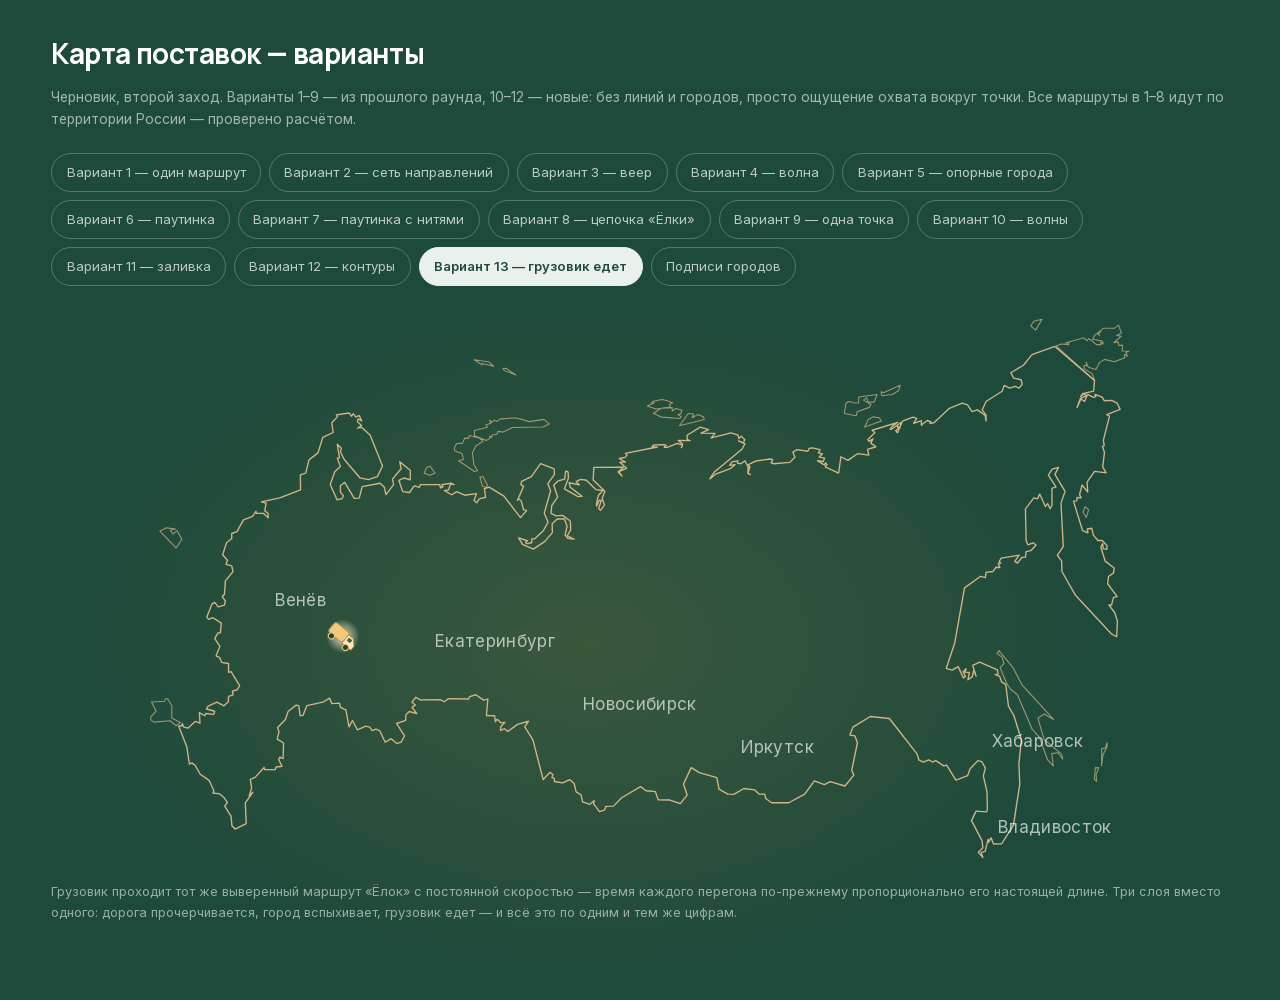
==== commit 7a2c86c0: "О нас: текст тоже по центру. Карта: грузовик едет по маршруту Прислали референс — грузовик едет по с" ====
--- a/map-demo.html
+++ b/map-demo.html
@@ -81,12 +81,21 @@
     stroke-dasharray:14 calc(var(--len,400) * 2);stroke-dashoffset:var(--len,400);opacity:0}
   .ct{fill:#F3C87E;opacity:0;transform-box:fill-box;transform-origin:center}
   .ct--home{fill:#FFF3D6}
+
+  /* === вариант 13: грузовик едет по маршруту === */
+  .truck{transform-box:view-box}
+  .truckglow{transform-box:fill-box;transform-origin:center}
+  .tk-body{fill:#F3C87E;stroke:#B9832E;stroke-width:.35}
+  .tk-cab{fill:#FFE9BC;stroke:#B9832E;stroke-width:.35}
+  .tk-win{fill:#1E4A3B;opacity:.85}
+  .tk-wheel{fill:#1E4A3B;stroke:#F3C87E;stroke-width:.45}
   @media (prefers-reduced-motion:no-preference){
     .ln,.cm,.ct{animation:var(--k) 15.83s linear infinite}
     .ct{animation-timing-function:cubic-bezier(.34,1.5,.64,1)}
   }
   @media (prefers-reduced-motion:reduce){
     .ln{stroke-dashoffset:0;opacity:.85}.ct{opacity:.9}.cm{display:none}
+    .truck{display:none}
   }
   @keyframes ln0{0%,0.0%{stroke-dashoffset:var(--len);opacity:.85}4.372%{stroke-dashoffset:0;opacity:.85}91.787%{stroke-dashoffset:0;opacity:.85}100%{stroke-dashoffset:0;opacity:0}}
   @keyframes cm0{0%,0.0%{stroke-dashoffset:var(--len);opacity:0}0.4%{opacity:1}4.372%{stroke-dashoffset:calc(var(--len) * -1);opacity:1}4.972%,100%{opacity:0}}
@@ -193,7 +202,7 @@
     <p>Черновик, второй заход. Варианты 1–9 — из прошлого раунда, 10–12 — новые: без линий и городов, просто ощущение охвата вокруг точки. Все маршруты в 1–8 идут по территории России — проверено расчётом.</p>
   </div>
   <div class="sw">
-    <button type="button" data-v="a" aria-pressed="true">Вариант 1 — один маршрут</button>
+    <button type="button" data-v="a" aria-pressed="false">Вариант 1 — один маршрут</button>
     <button type="button" data-v="b" aria-pressed="false">Вариант 2 — сеть направлений</button>
     <button type="button" data-v="3" aria-pressed="false">Вариант 3 — веер</button>
     <button type="button" data-v="4" aria-pressed="false">Вариант 4 — волна</button>
@@ -205,10 +214,11 @@
     <button type="button" data-v="10" aria-pressed="false">Вариант 10 — волны</button>
     <button type="button" data-v="11" aria-pressed="false">Вариант 11 — заливка</button>
     <button type="button" data-v="12" aria-pressed="false">Вариант 12 — контуры</button>
+    <button type="button" data-v="13" aria-pressed="true">Вариант 13 — грузовик едет</button>
     <button type="button" data-lab aria-pressed="false">Подписи городов</button>
   </div>
 
-  <div class="stage" id="stageA">
+  <div class="stage" id="stageA" hidden>
     <svg viewBox="0 0 520 250" aria-label="Маршрут поставки от производства до Владивостока">
       <path class="map map--main" d="M411.5 244.0 409.5 241.7 411.5 239.7 411.1 236.5 406.5 227.7 408.5 223.5 413.1 223.8 413.5 222.9 413.3 214.9 411.7 207.9 412.6 204.5 411.0 201.6 409.3 201.2 405.8 204.9 404.8 207.8 399.6 209.8 395.5 203.2 394.2 203.5 390.7 201.2 389.3 201.8 387.5 200.9 385.2 201.9 383.2 200.9 382.5 198.3 370.2 182.6 361.8 181.7 354.1 186.4 352.8 189.9 355.0 190.3 356.1 193.3 353.6 205.5 354.5 207.6 350.6 212.4 344.1 210.5 341.5 211.8 337.1 210.1 332.8 216.0 325.8 219.8 318.2 219.8 315.6 217.9 315.2 216.0 312.7 216.0 310.7 214.1 305.9 213.5 301.5 216.1 298.8 216.0 295.0 213.8 294.0 208.7 286.3 206.5 282.7 204.3 279.3 211.5 280.9 216.4 277.9 220.2 273.3 218.6 268.1 218.5 266.9 214.9 262.8 214.5 260.3 212.7 252.0 217.6 248.4 221.3 245.1 221.4 244.3 223.1 242.2 223.7 239.6 220.3 239.9 218.8 238.0 220.5 234.7 219.4 234.1 216.4 231.9 215.0 231.0 211.3 229.1 209.6 225.9 211.0 222.3 210.4 222.3 209.0 221.2 208.7 221.6 207.3 220.3 206.4 217.3 209.5 212.8 192.0 209.2 186.3 210.9 183.8 206.0 185.2 201.7 188.3 200.2 187.1 198.5 187.9 198.6 186.2 200.4 184.3 198.7 184.5 197.0 182.9 196.2 184.0 195.9 181.4 192.3 181.3 192.9 174.0 191.0 174.5 187.6 172.1 184.9 172.9 184.4 174.0 175.5 173.8 173.7 175.2 171.8 174.3 163.1 174.4 161.1 173.2 159.4 175.4 160.9 176.6 159.4 177.7 161.5 180.4 158.2 179.5 156.7 181.0 156.6 183.4 152.6 184.8 156.1 190.3 154.6 193.1 152.7 193.6 150.2 191.5 147.6 193.1 145.2 188.1 143.5 187.3 141.8 188.0 140.8 186.4 139.0 186.0 135.3 187.6 133.1 183.5 131.6 186.3 130.2 178.8 127.8 177.7 127.4 175.8 124.0 176.0 123.0 173.6 120.0 175.4 113.0 176.9 111.3 181.2 110.0 181.3 109.4 176.9 108.2 176.7 104.7 179.5 103.5 183.0 100.0 186.7 100.7 188.4 99.9 191.7 102.7 193.4 102.5 200.3 101.1 199.7 100.5 200.6 102.0 203.7 99.4 204.0 99.0 205.2 94.3 205.1 94.1 204.2 90.1 208.6 88.0 209.5 88.6 213.3 87.5 216.8 89.1 215.2 85.8 219.9 86.2 229.0 81.3 231.4 79.9 230.0 79.5 225.7 76.7 221.3 77.9 219.7 76.5 217.6 74.5 215.9 71.5 215.5 71.9 214.4 69.8 209.9 65.9 207.2 63.8 203.5 62.2 202.2 61.1 202.7 60.0 195.2 56.4 186.0 57.9 185.8 57.9 184.8 58.7 186.4 60.5 186.8 63.7 183.9 65.8 184.6 65.5 180.0 67.9 181.4 68.3 180.4 71.8 180.8 72.3 179.4 68.6 178.4 69.4 177.1 73.2 175.4 76.4 177.0 78.3 175.2 78.4 172.8 80.4 172.2 80.1 170.5 82.2 169.9 83.3 168.1 79.5 161.9 78.4 162.2 78.4 158.3 75.3 157.8 74.5 155.7 72.9 154.9 74.6 150.7 72.3 147.3 73.7 144.8 74.8 144.8 75.2 140.5 71.5 138.1 69.6 138.8 68.8 137.8 71.1 132.0 72.3 131.3 73.8 133.3 76.6 132.5 77.0 130.7 75.6 128.8 76.6 127.7 77.0 121.8 80.4 117.7 79.8 115.2 77.3 114.5 77.9 112.7 75.8 110.3 77.5 105.0 79.8 103.1 79.8 100.9 82.1 100.1 85.0 94.9 89.0 93.3 90.5 91.1 90.7 92.0 93.8 92.0 95.9 94.0 95.8 92.0 94.4 90.9 95.0 87.5 92.9 86.9 101.0 85.2 110.2 81.6 110.1 75.0 112.5 74.2 113.9 68.4 117.9 65.3 120.0 58.5 124.6 56.3 124.0 52.0 126.5 49.3 126.0 48.5 131.7 47.7 132.7 49.1 133.5 48.0 134.5 49.4 136.1 48.8 137.2 51.2 135.6 50.3 135.3 51.5 137.1 53.2 135.3 54.4 137.1 54.0 140.9 57.4 146.4 71.1 144.1 75.8 140.2 77.1 136.4 76.3 129.4 68.1 127.8 64.8 128.2 63.3 126.4 61.5 127.4 67.5 126.4 67.6 127.8 71.3 125.3 73.6 123.3 79.3 126.3 86.0 128.6 85.5 129.1 84.2 127.8 82.6 127.8 79.8 129.7 78.3 133.9 85.4 136.1 85.3 137.4 80.2 145.3 78.7 147.2 80.5 147.9 83.7 151.3 79.3 150.8 76.9 154.6 72.3 154.0 69.2 158.7 73.1 158.6 77.2 155.9 76.4 153.6 77.4 155.3 82.4 158.3 82.8 160.4 79.9 162.7 80.5 163.1 79.3 171.6 79.3 172.0 80.7 173.1 80.3 172.6 79.3 176.6 78.7 178.0 79.3 176.4 79.1 175.5 81.7 173.7 82.0 177.0 83.8 179.1 82.4 182.7 84.0 187.9 83.3 186.8 86.3 188.0 87.3 189.1 85.6 191.9 84.9 191.4 81.1 193.5 80.4 200.0 84.4 207.3 93.9 210.0 90.8 208.7 90.4 207.6 86.5 206.6 85.5 206.0 86.2 208.7 80.1 207.5 79.3 207.8 77.9 212.1 75.8 216.2 70.0 222.2 72.4 222.3 74.8 219.4 78.9 220.6 82.0 217.8 92.0 219.5 95.9 217.4 99.7 213.5 103.3 212.3 103.3 212.3 105.0 210.2 105.4 209.5 104.8 210.4 104.1 206.5 102.8 208.2 105.7 213.0 107.8 218.1 104.4 221.4 100.5 221.3 96.6 223.5 94.5 226.7 94.5 227.9 97.7 227.0 101.6 228.2 103.0 231.0 103.4 228.0 101.9 229.5 99.2 229.3 95.4 225.9 92.9 223.0 93.1 220.8 92.0 221.1 88.6 223.7 84.8 222.0 79.6 223.7 77.8 226.8 76.9 227.3 73.3 228.3 73.7 228.5 76.4 226.7 81.2 232.7 84.6 234.5 84.5 229.3 80.5 228.8 78.5 233.3 79.4 231.9 78.0 233.8 77.0 236.4 77.4 240.6 81.5 243.7 81.9 241.7 84.1 240.9 87.6 240.9 88.8 242.1 86.2 243.0 86.3 241.8 89.9 242.6 90.7 244.4 88.4 243.4 85.2 244.6 82.2 239.4 77.3 239.7 71.7 252.8 71.6 250.4 73.7 252.1 75.5 250.7 73.6 254.2 72.1 251.2 69.4 253.7 69.4 250.9 67.8 253.5 67.3 254.4 66.3 253.6 65.5 267.7 62.7 265.4 62.6 266.1 61.8 270.6 61.7 271.6 61.9 270.8 62.8 272.4 62.8 276.6 61.1 278.8 61.9 278.4 63.0 278.9 61.4 277.0 59.8 282.2 59.9 280.9 59.4 280.9 57.5 286.7 53.9 290.4 55.0 287.0 56.6 293.2 56.7 291.5 58.7 300.3 56.5 303.4 57.5 303.8 59.0 304.8 57.9 306.3 59.4 305.8 60.9 303.6 60.0 306.4 61.3 305.2 63.6 292.8 73.9 290.9 76.8 293.5 74.7 300.2 72.1 302.1 70.5 299.7 70.8 300.7 69.3 303.3 68.8 303.1 69.8 304.7 70.1 306.4 68.8 307.8 71.4 307.7 74.4 308.8 74.9 307.8 74.2 308.6 71.3 307.7 70.6 311.2 68.9 317.6 68.0 318.7 68.3 318.0 69.7 319.2 70.1 326.2 69.5 328.5 67.2 327.6 65.0 329.5 63.9 334.2 64.6 334.8 63.3 336.3 63.1 339.6 63.9 338.9 65.3 340.6 65.8 339.2 67.2 341.6 67.6 341.0 69.1 338.4 68.7 341.6 70.7 341.9 69.7 342.7 70.4 341.9 71.5 347.8 74.2 348.8 67.0 351.9 68.6 356.3 65.6 361.1 66.3 360.6 63.8 364.3 62.6 362.0 61.0 363.0 59.1 361.2 60.2 360.7 59.4 363.8 56.4 362.6 55.3 373.9 51.8 371.3 53.7 370.5 54.8 371.2 54.9 375.3 51.9 374.9 54.2 373.5 53.3 374.2 54.6 373.0 55.4 373.8 56.4 376.0 51.3 380.6 49.5 382.3 50.1 380.9 52.3 384.4 51.1 384.3 53.1 386.9 51.0 388.6 51.6 388.1 52.2 389.9 52.0 396.7 45.6 402.4 43.3 404.7 44.1 406.7 47.1 409.2 46.3 412.5 48.8 412.9 51.2 412.9 48.5 411.2 46.4 412.9 42.6 420.0 38.1 420.9 35.5 423.4 36.7 425.8 35.9 427.5 36.7 428.9 35.0 428.4 33.0 425.1 32.3 423.8 29.9 429.4 26.6 433.2 21.9 443.3 18.3 460.8 33.3 460.4 38.0 455.5 39.2 454.7 40.4 456.1 39.2 457.1 40.1 454.6 41.2 453.1 45.2 454.8 41.5 456.4 42.6 457.7 39.5 460.4 40.8 461.4 40.5 461.0 39.5 464.2 40.7 465.1 42.3 468.4 42.1 470.8 43.3 472.1 46.1 466.2 48.4 467.4 49.1 464.7 59.8 465.1 62.1 464.3 62.4 465.2 65.1 464.4 71.5 465.9 74.1 460.8 73.5 457.5 78.2 457.8 82.6 455.3 79.5 454.2 83.7 454.9 85.2 453.1 85.0 452.9 86.5 451.5 86.6 455.5 99.6 457.9 100.6 457.6 98.9 459.6 98.6 460.3 101.6 462.3 104.0 464.2 104.0 466.3 106.2 466.3 107.9 464.6 107.6 464.4 105.3 463.6 107.0 465.5 113.1 469.5 116.1 469.2 118.3 467.0 119.9 466.6 123.1 470.8 128.8 469.2 129.1 468.3 132.5 467.1 132.4 469.7 135.8 470.9 139.6 470.6 146.5 468.2 145.2 452.4 128.2 446.4 117.7 446.3 113.1 444.4 110.5 447.0 106.7 446.0 87.5 447.8 82.3 443.3 74.8 444.9 71.7 442.1 72.5 440.4 75.1 443.8 80.3 442.0 81.0 442.0 88.4 441.2 90.0 440.1 87.7 439.1 89.0 436.6 83.5 435.6 85.6 434.0 85.2 430.3 90.0 430.6 104.1 431.4 105.9 433.6 105.0 435.0 106.0 432.7 108.5 430.6 108.9 430.3 111.3 428.7 111.5 426.8 114.0 425.6 113.2 427.5 110.5 419.6 111.8 418.6 113.4 419.4 114.0 418.3 114.3 419.0 115.9 417.3 115.8 415.9 117.7 412.9 118.1 412.6 120.4 410.5 119.8 403.4 124.9 399.0 149.5 395.3 160.5 397.9 161.2 400.6 159.7 402.9 164.7 403.8 164.0 402.8 161.9 404.1 160.6 403.6 162.1 405.5 162.3 404.9 165.5 406.8 164.2 407.5 161.3 408.5 163.9 407.0 159.1 410.1 157.7 417.9 161.1 418.2 163.0 416.9 163.1 418.9 164.0 419.8 166.5 421.6 167.5 422.8 177.2 425.2 181.3 428.5 192.0 427.4 202.7 427.8 211.6 425.0 229.7 419.8 237.9 416.2 238.0 415.1 235.3 414.0 237.3 413.8 235.9 412.5 241.3 410.7 241.8Z"/>
       <path class="map map--isl" d="M418.6 152.6 424.7 160.0 428.8 167.8 442.7 183.0 438.6 180.6 435.8 182.5 438.6 192.0 446.3 198.3 446.8 200.6 444.7 197.7 441.9 198.1 442.6 203.6 440.1 200.9 436.5 191.0 433.2 187.2 426.7 172.0 423.7 169.7 421.8 166.7 419.1 160.1 420.8 158.4 420.0 155.5 417.7 153.9ZM443.8 18.1 446.0 17.2 449.4 17.5 449.4 16.7 447.9 16.8 456.0 14.5 457.5 15.8 458.3 14.8 461.6 17.5 463.7 17.5 463.5 16.4 464.7 17.2 464.2 15.9 459.9 15.1 461.0 13.2 462.1 12.5 463.0 13.5 462.4 12.8 463.6 11.6 462.3 12.2 464.7 10.3 469.7 10.2 471.4 8.9 472.7 12.5 470.6 13.4 472.6 13.8 469.3 16.6 471.2 16.3 471.5 17.9 473.2 17.7 473.0 20.3 476.0 20.4 474.7 21.0 475.3 22.6 474.0 21.8 474.2 23.3 469.5 25.1 465.2 24.0 463.0 25.4 461.4 28.5 458.1 27.5 457.1 25.3 457.5 26.8 456.2 26.6 456.2 28.3 459.8 30.3 460.8 33.3ZM217.2 53.9 203.9 54.1 199.6 56.1 197.3 55.8 196.9 57.1 194.9 57.4 194.5 58.5 193.7 57.9 193.8 58.9 192.2 59.8 187.0 57.7 186.9 55.4 192.7 54.0 192.0 53.0 194.3 52.2 193.6 50.9 194.7 51.7 195.6 50.8 197.0 51.4 198.4 50.3 205.1 49.8 211.3 51.5 217.7 50.5 220.0 52.5ZM188.9 58.7 190.8 60.1 187.5 62.4 186.1 65.3 186.7 70.3 188.3 73.2 187.0 73.5 180.0 68.8 182.1 68.2 181.5 65.6 178.4 64.5 178.0 63.3 179.1 61.3 181.8 61.0 182.6 58.8 184.4 58.9 184.7 57.6ZM50.4 174.0 51.5 173.9 53.4 177.1 53.3 182.4 57.1 184.4 55.3 185.8 52.5 183.6 45.4 184.2 44.1 183.2 44.0 182.0 46.4 179.3 44.4 175.3 50.1 175.0ZM354.9 43.2 356.6 43.3 356.7 40.6 364.8 39.5 363.5 42.8 360.9 43.0 360.2 41.0 358.8 42.0 362.1 43.9 361.3 45.2 356.0 47.1 355.6 48.9 350.3 47.9 351.0 43.5 352.1 42.6ZM55.0 98.9 52.8 99.5 53.2 100.5 54.0 101.1 55.6 99.6 57.8 103.5 55.2 107.3 48.1 99.8 51.1 98.4ZM274.3 45.3 274.3 46.8 275.9 45.7 278.6 46.5 278.0 48.2 276.8 48.4 278.4 49.4 277.6 50.1 269.5 49.5 266.0 47.8 269.5 45.6ZM283.8 48.1 283.1 49.8 285.5 48.4 288.1 49.4 288.5 50.6 277.5 53.3 281.4 47.9ZM272.2 42.3 274.5 43.3 273.2 43.8 273.4 45.1 267.1 45.9 263.3 44.6 266.4 43.2 265.2 43.2 266.1 42.5 269.8 41.7ZM466.4 194.9 464.5 198.7 463.9 203.5 464.0 195.8 465.6 195.6 466.3 193.3ZM367.6 38.7 375.0 35.4 374.2 37.9 371.5 39.5 366.9 40.1 366.5 38.3ZM362.9 49.4 365.7 49.8 366.7 51.2 359.3 53.9 360.9 50.6ZM193.6 25.2 195.5 27.0 190.4 25.8 190.4 26.5 186.9 24.2ZM434.0 7.2 437.6 6.3 434.8 11.1 432.6 9.2ZM200.9 27.9 205.3 30.9 200.3 29.0 199.5 28.2ZM169.6 74.2 167.4 75.2 164.8 74.3 165.8 71.8 167.4 71.2ZM192.7 79.5 192.3 80.6 190.5 80.0 189.4 76.0 190.7 75.7ZM461.2 204.3 462.7 204.4 461.5 207.2 461.7 210.4 460.7 209.4ZM457.2 93.8 455.7 91.5 456.7 89.0 458.2 90.5Z"/>
@@ -1089,6 +1099,72 @@
     </svg>
     <p class="cap">Ломаные кольца-изолинии вокруг Венёва, как линии дистанции на топографической карте. Статичный, картографический — не мигает и не отвлекает, но добавляет карте глубины.</p>
   </div>
+  <div class="stage stage--truck" id="stage13">
+    <svg viewBox="0 0 520 250" xmlns:xlink="http://www.w3.org/1999/xlink" aria-label="Грузовик едет по маршруту от Венёва до Владивостока">
+      <defs><radialGradient id="truckglowGrad"><stop offset="0%" stop-color="#FFF3D6" stop-opacity=".9"/><stop offset="100%" stop-color="#FFF3D6" stop-opacity="0"/></radialGradient></defs>
+      <path id="truckPath" d="M95.1 138.0 Q106.1 137.3 117.2 136.5Q123.5 141.8 129.9 147.1Q138.4 154.8 146.9 162.6Q156.2 158.8 165.5 155.1Q173.0 156.6 180.6 158.0Q190.6 168.0 200.7 178.0Q215.8 180.5 230.9 182.9Q236.0 182.4 241.2 181.9Q252.0 180.4 262.8 178.8Q281.9 190.4 300.9 201.9Q306.7 202.8 312.5 203.7Q322.3 201.4 332.2 199.2Q345.9 186.3 363.0 178.3Q389.7 171.3 382.1 197.9Q397.9 178.7 411.7 199.4Q433.6 205.8 413.7 217.0 Q433.1 226.3 412.6 232.9 Q415.3 234.4 414.1 237.2" fill="none" stroke="none"/>
+      <path class="map map--main" d="M411.5 244.0 409.5 241.7 411.5 239.7 411.1 236.5 406.5 227.7 408.5 223.5 413.1 223.8 413.5 222.9 413.3 214.9 411.7 207.9 412.6 204.5 411.0 201.6 409.3 201.2 405.8 204.9 404.8 207.8 399.6 209.8 395.5 203.2 394.2 203.5 390.7 201.2 389.3 201.8 387.5 200.9 385.2 201.9 383.2 200.9 382.5 198.3 370.2 182.6 361.8 181.7 354.1 186.4 352.8 189.9 355.0 190.3 356.1 193.3 353.6 205.5 354.5 207.6 350.6 212.4 344.1 210.5 341.5 211.8 337.1 210.1 332.8 216.0 325.8 219.8 318.2 219.8 315.6 217.9 315.2 216.0 312.7 216.0 310.7 214.1 305.9 213.5 301.5 216.1 298.8 216.0 295.0 213.8 294.0 208.7 286.3 206.5 282.7 204.3 279.3 211.5 280.9 216.4 277.9 220.2 273.3 218.6 268.1 218.5 266.9 214.9 262.8 214.5 260.3 212.7 252.0 217.6 248.4 221.3 245.1 221.4 244.3 223.1 242.2 223.7 239.6 220.3 239.9 218.8 238.0 220.5 234.7 219.4 234.1 216.4 231.9 215.0 231.0 211.3 229.1 209.6 225.9 211.0 222.3 210.4 222.3 209.0 221.2 208.7 221.6 207.3 220.3 206.4 217.3 209.5 212.8 192.0 209.2 186.3 210.9 183.8 206.0 185.2 201.7 188.3 200.2 187.1 198.5 187.9 198.6 186.2 200.4 184.3 198.7 184.5 197.0 182.9 196.2 184.0 195.9 181.4 192.3 181.3 192.9 174.0 191.0 174.5 187.6 172.1 184.9 172.9 184.4 174.0 175.5 173.8 173.7 175.2 171.8 174.3 163.1 174.4 161.1 173.2 159.4 175.4 160.9 176.6 159.4 177.7 161.5 180.4 158.2 179.5 156.7 181.0 156.6 183.4 152.6 184.8 156.1 190.3 154.6 193.1 152.7 193.6 150.2 191.5 147.6 193.1 145.2 188.1 143.5 187.3 141.8 188.0 140.8 186.4 139.0 186.0 135.3 187.6 133.1 183.5 131.6 186.3 130.2 178.8 127.8 177.7 127.4 175.8 124.0 176.0 123.0 173.6 120.0 175.4 113.0 176.9 111.3 181.2 110.0 181.3 109.4 176.9 108.2 176.7 104.7 179.5 103.5 183.0 100.0 186.7 100.7 188.4 99.9 191.7 102.7 193.4 102.5 200.3 101.1 199.7 100.5 200.6 102.0 203.7 99.4 204.0 99.0 205.2 94.3 205.1 94.1 204.2 90.1 208.6 88.0 209.5 88.6 213.3 87.5 216.8 89.1 215.2 85.8 219.9 86.2 229.0 81.3 231.4 79.9 230.0 79.5 225.7 76.7 221.3 77.9 219.7 76.5 217.6 74.5 215.9 71.5 215.5 71.9 214.4 69.8 209.9 65.9 207.2 63.8 203.5 62.2 202.2 61.1 202.7 60.0 195.2 56.4 186.0 57.9 185.8 57.9 184.8 58.7 186.4 60.5 186.8 63.7 183.9 65.8 184.6 65.5 180.0 67.9 181.4 68.3 180.4 71.8 180.8 72.3 179.4 68.6 178.4 69.4 177.1 73.2 175.4 76.4 177.0 78.3 175.2 78.4 172.8 80.4 172.2 80.1 170.5 82.2 169.9 83.3 168.1 79.5 161.9 78.4 162.2 78.4 158.3 75.3 157.8 74.5 155.7 72.9 154.9 74.6 150.7 72.3 147.3 73.7 144.8 74.8 144.8 75.2 140.5 71.5 138.1 69.6 138.8 68.8 137.8 71.1 132.0 72.3 131.3 73.8 133.3 76.6 132.5 77.0 130.7 75.6 128.8 76.6 127.7 77.0 121.8 80.4 117.7 79.8 115.2 77.3 114.5 77.9 112.7 75.8 110.3 77.5 105.0 79.8 103.1 79.8 100.9 82.1 100.1 85.0 94.9 89.0 93.3 90.5 91.1 90.7 92.0 93.8 92.0 95.9 94.0 95.8 92.0 94.4 90.9 95.0 87.5 92.9 86.9 101.0 85.2 110.2 81.6 110.1 75.0 112.5 74.2 113.9 68.4 117.9 65.3 120.0 58.5 124.6 56.3 124.0 52.0 126.5 49.3 126.0 48.5 131.7 47.7 132.7 49.1 133.5 48.0 134.5 49.4 136.1 48.8 137.2 51.2 135.6 50.3 135.3 51.5 137.1 53.2 135.3 54.4 137.1 54.0 140.9 57.4 146.4 71.1 144.1 75.8 140.2 77.1 136.4 76.3 129.4 68.1 127.8 64.8 128.2 63.3 126.4 61.5 127.4 67.5 126.4 67.6 127.8 71.3 125.3 73.6 123.3 79.3 126.3 86.0 128.6 85.5 129.1 84.2 127.8 82.6 127.8 79.8 129.7 78.3 133.9 85.4 136.1 85.3 137.4 80.2 145.3 78.7 147.2 80.5 147.9 83.7 151.3 79.3 150.8 76.9 154.6 72.3 154.0 69.2 158.7 73.1 158.6 77.2 155.9 76.4 153.6 77.4 155.3 82.4 158.3 82.8 160.4 79.9 162.7 80.5 163.1 79.3 171.6 79.3 172.0 80.7 173.1 80.3 172.6 79.3 176.6 78.7 178.0 79.3 176.4 79.1 175.5 81.7 173.7 82.0 177.0 83.8 179.1 82.4 182.7 84.0 187.9 83.3 186.8 86.3 188.0 87.3 189.1 85.6 191.9 84.9 191.4 81.1 193.5 80.4 200.0 84.4 207.3 93.9 210.0 90.8 208.7 90.4 207.6 86.5 206.6 85.5 206.0 86.2 208.7 80.1 207.5 79.3 207.8 77.9 212.1 75.8 216.2 70.0 222.2 72.4 222.3 74.8 219.4 78.9 220.6 82.0 217.8 92.0 219.5 95.9 217.4 99.7 213.5 103.3 212.3 103.3 212.3 105.0 210.2 105.4 209.5 104.8 210.4 104.1 206.5 102.8 208.2 105.7 213.0 107.8 218.1 104.4 221.4 100.5 221.3 96.6 223.5 94.5 226.7 94.5 227.9 97.7 227.0 101.6 228.2 103.0 231.0 103.4 228.0 101.9 229.5 99.2 229.3 95.4 225.9 92.9 223.0 93.1 220.8 92.0 221.1 88.6 223.7 84.8 222.0 79.6 223.7 77.8 226.8 76.9 227.3 73.3 228.3 73.7 228.5 76.4 226.7 81.2 232.7 84.6 234.5 84.5 229.3 80.5 228.8 78.5 233.3 79.4 231.9 78.0 233.8 77.0 236.4 77.4 240.6 81.5 243.7 81.9 241.7 84.1 240.9 87.6 240.9 88.8 242.1 86.2 243.0 86.3 241.8 89.9 242.6 90.7 244.4 88.4 243.4 85.2 244.6 82.2 239.4 77.3 239.7 71.7 252.8 71.6 250.4 73.7 252.1 75.5 250.7 73.6 254.2 72.1 251.2 69.4 253.7 69.4 250.9 67.8 253.5 67.3 254.4 66.3 253.6 65.5 267.7 62.7 265.4 62.6 266.1 61.8 270.6 61.7 271.6 61.9 270.8 62.8 272.4 62.8 276.6 61.1 278.8 61.9 278.4 63.0 278.9 61.4 277.0 59.8 282.2 59.9 280.9 59.4 280.9 57.5 286.7 53.9 290.4 55.0 287.0 56.6 293.2 56.7 291.5 58.7 300.3 56.5 303.4 57.5 303.8 59.0 304.8 57.9 306.3 59.4 305.8 60.9 303.6 60.0 306.4 61.3 305.2 63.6 292.8 73.9 290.9 76.8 293.5 74.7 300.2 72.1 302.1 70.5 299.7 70.8 300.7 69.3 303.3 68.8 303.1 69.8 304.7 70.1 306.4 68.8 307.8 71.4 307.7 74.4 308.8 74.9 307.8 74.2 308.6 71.3 307.7 70.6 311.2 68.9 317.6 68.0 318.7 68.3 318.0 69.7 319.2 70.1 326.2 69.5 328.5 67.2 327.6 65.0 329.5 63.9 334.2 64.6 334.8 63.3 336.3 63.1 339.6 63.9 338.9 65.3 340.6 65.8 339.2 67.2 341.6 67.6 341.0 69.1 338.4 68.7 341.6 70.7 341.9 69.7 342.7 70.4 341.9 71.5 347.8 74.2 348.8 67.0 351.9 68.6 356.3 65.6 361.1 66.3 360.6 63.8 364.3 62.6 362.0 61.0 363.0 59.1 361.2 60.2 360.7 59.4 363.8 56.4 362.6 55.3 373.9 51.8 371.3 53.7 370.5 54.8 371.2 54.9 375.3 51.9 374.9 54.2 373.5 53.3 374.2 54.6 373.0 55.4 373.8 56.4 376.0 51.3 380.6 49.5 382.3 50.1 380.9 52.3 384.4 51.1 384.3 53.1 386.9 51.0 388.6 51.6 388.1 52.2 389.9 52.0 396.7 45.6 402.4 43.3 404.7 44.1 406.7 47.1 409.2 46.3 412.5 48.8 412.9 51.2 412.9 48.5 411.2 46.4 412.9 42.6 420.0 38.1 420.9 35.5 423.4 36.7 425.8 35.9 427.5 36.7 428.9 35.0 428.4 33.0 425.1 32.3 423.8 29.9 429.4 26.6 433.2 21.9 443.3 18.3 460.8 33.3 460.4 38.0 455.5 39.2 454.7 40.4 456.1 39.2 457.1 40.1 454.6 41.2 453.1 45.2 454.8 41.5 456.4 42.6 457.7 39.5 460.4 40.8 461.4 40.5 461.0 39.5 464.2 40.7 465.1 42.3 468.4 42.1 470.8 43.3 472.1 46.1 466.2 48.4 467.4 49.1 464.7 59.8 465.1 62.1 464.3 62.4 465.2 65.1 464.4 71.5 465.9 74.1 460.8 73.5 457.5 78.2 457.8 82.6 455.3 79.5 454.2 83.7 454.9 85.2 453.1 85.0 452.9 86.5 451.5 86.6 455.5 99.6 457.9 100.6 457.6 98.9 459.6 98.6 460.3 101.6 462.3 104.0 464.2 104.0 466.3 106.2 466.3 107.9 464.6 107.6 464.4 105.3 463.6 107.0 465.5 113.1 469.5 116.1 469.2 118.3 467.0 119.9 466.6 123.1 470.8 128.8 469.2 129.1 468.3 132.5 467.1 132.4 469.7 135.8 470.9 139.6 470.6 146.5 468.2 145.2 452.4 128.2 446.4 117.7 446.3 113.1 444.4 110.5 447.0 106.7 446.0 87.5 447.8 82.3 443.3 74.8 444.9 71.7 442.1 72.5 440.4 75.1 443.8 80.3 442.0 81.0 442.0 88.4 441.2 90.0 440.1 87.7 439.1 89.0 436.6 83.5 435.6 85.6 434.0 85.2 430.3 90.0 430.6 104.1 431.4 105.9 433.6 105.0 435.0 106.0 432.7 108.5 430.6 108.9 430.3 111.3 428.7 111.5 426.8 114.0 425.6 113.2 427.5 110.5 419.6 111.8 418.6 113.4 419.4 114.0 418.3 114.3 419.0 115.9 417.3 115.8 415.9 117.7 412.9 118.1 412.6 120.4 410.5 119.8 403.4 124.9 399.0 149.5 395.3 160.5 397.9 161.2 400.6 159.7 402.9 164.7 403.8 164.0 402.8 161.9 404.1 160.6 403.6 162.1 405.5 162.3 404.9 165.5 406.8 164.2 407.5 161.3 408.5 163.9 407.0 159.1 410.1 157.7 417.9 161.1 418.2 163.0 416.9 163.1 418.9 164.0 419.8 166.5 421.6 167.5 422.8 177.2 425.2 181.3 428.5 192.0 427.4 202.7 427.8 211.6 425.0 229.7 419.8 237.9 416.2 238.0 415.1 235.3 414.0 237.3 413.8 235.9 412.5 241.3 410.7 241.8Z"/>
+      <path class="map map--isl" d="M418.6 152.6 424.7 160.0 428.8 167.8 442.7 183.0 438.6 180.6 435.8 182.5 438.6 192.0 446.3 198.3 446.8 200.6 444.7 197.7 441.9 198.1 442.6 203.6 440.1 200.9 436.5 191.0 433.2 187.2 426.7 172.0 423.7 169.7 421.8 166.7 419.1 160.1 420.8 158.4 420.0 155.5 417.7 153.9ZM443.8 18.1 446.0 17.2 449.4 17.5 449.4 16.7 447.9 16.8 456.0 14.5 457.5 15.8 458.3 14.8 461.6 17.5 463.7 17.5 463.5 16.4 464.7 17.2 464.2 15.9 459.9 15.1 461.0 13.2 462.1 12.5 463.0 13.5 462.4 12.8 463.6 11.6 462.3 12.2 464.7 10.3 469.7 10.2 471.4 8.9 472.7 12.5 470.6 13.4 472.6 13.8 469.3 16.6 471.2 16.3 471.5 17.9 473.2 17.7 473.0 20.3 476.0 20.4 474.7 21.0 475.3 22.6 474.0 21.8 474.2 23.3 469.5 25.1 465.2 24.0 463.0 25.4 461.4 28.5 458.1 27.5 457.1 25.3 457.5 26.8 456.2 26.6 456.2 28.3 459.8 30.3 460.8 33.3ZM217.2 53.9 203.9 54.1 199.6 56.1 197.3 55.8 196.9 57.1 194.9 57.4 194.5 58.5 193.7 57.9 193.8 58.9 192.2 59.8 187.0 57.7 186.9 55.4 192.7 54.0 192.0 53.0 194.3 52.2 193.6 50.9 194.7 51.7 195.6 50.8 197.0 51.4 198.4 50.3 205.1 49.8 211.3 51.5 217.7 50.5 220.0 52.5ZM188.9 58.7 190.8 60.1 187.5 62.4 186.1 65.3 186.7 70.3 188.3 73.2 187.0 73.5 180.0 68.8 182.1 68.2 181.5 65.6 178.4 64.5 178.0 63.3 179.1 61.3 181.8 61.0 182.6 58.8 184.4 58.9 184.7 57.6ZM50.4 174.0 51.5 173.9 53.4 177.1 53.3 182.4 57.1 184.4 55.3 185.8 52.5 183.6 45.4 184.2 44.1 183.2 44.0 182.0 46.4 179.3 44.4 175.3 50.1 175.0ZM354.9 43.2 356.6 43.3 356.7 40.6 364.8 39.5 363.5 42.8 360.9 43.0 360.2 41.0 358.8 42.0 362.1 43.9 361.3 45.2 356.0 47.1 355.6 48.9 350.3 47.9 351.0 43.5 352.1 42.6ZM55.0 98.9 52.8 99.5 53.2 100.5 54.0 101.1 55.6 99.6 57.8 103.5 55.2 107.3 48.1 99.8 51.1 98.4ZM274.3 45.3 274.3 46.8 275.9 45.7 278.6 46.5 278.0 48.2 276.8 48.4 278.4 49.4 277.6 50.1 269.5 49.5 266.0 47.8 269.5 45.6ZM283.8 48.1 283.1 49.8 285.5 48.4 288.1 49.4 288.5 50.6 277.5 53.3 281.4 47.9ZM272.2 42.3 274.5 43.3 273.2 43.8 273.4 45.1 267.1 45.9 263.3 44.6 266.4 43.2 265.2 43.2 266.1 42.5 269.8 41.7ZM466.4 194.9 464.5 198.7 463.9 203.5 464.0 195.8 465.6 195.6 466.3 193.3ZM367.6 38.7 375.0 35.4 374.2 37.9 371.5 39.5 366.9 40.1 366.5 38.3ZM362.9 49.4 365.7 49.8 366.7 51.2 359.3 53.9 360.9 50.6ZM193.6 25.2 195.5 27.0 190.4 25.8 190.4 26.5 186.9 24.2ZM434.0 7.2 437.6 6.3 434.8 11.1 432.6 9.2ZM200.9 27.9 205.3 30.9 200.3 29.0 199.5 28.2ZM169.6 74.2 167.4 75.2 164.8 74.3 165.8 71.8 167.4 71.2ZM192.7 79.5 192.3 80.6 190.5 80.0 189.4 76.0 190.7 75.7ZM461.2 204.3 462.7 204.4 461.5 207.2 461.7 210.4 460.7 209.4ZM457.2 93.8 455.7 91.5 456.7 89.0 458.2 90.5Z"/>
+      <path class="ln" style="--k:ln0" d="M95.1 138.0 Q106.1 137.3 117.2 136.5"/>
+      <path class="ln" style="--k:ln1" d="M117.2 136.5 Q123.5 141.8 129.9 147.1"/>
+      <path class="ln" style="--k:ln2" d="M129.9 147.1 Q138.4 154.8 146.9 162.6"/>
+      <path class="ln" style="--k:ln3" d="M146.9 162.6 Q156.2 158.8 165.5 155.1"/>
+      <path class="ln" style="--k:ln4" d="M165.5 155.1 Q173.0 156.6 180.6 158.0"/>
+      <path class="ln" style="--k:ln5" d="M180.6 158.0 Q190.6 168.0 200.7 178.0"/>
+      <path class="ln" style="--k:ln6" d="M200.7 178.0 Q215.8 180.5 230.9 182.9"/>
+      <path class="ln" style="--k:ln7" d="M230.9 182.9 Q236.0 182.4 241.2 181.9"/>
+      <path class="ln" style="--k:ln8" d="M241.2 181.9 Q252.0 180.4 262.8 178.8"/>
+      <path class="ln" style="--k:ln9" d="M262.8 178.8 Q281.9 190.4 300.9 201.9"/>
+      <path class="ln" style="--k:ln10" d="M300.9 201.9 Q306.7 202.8 312.5 203.7"/>
+      <path class="ln" style="--k:ln11" d="M312.5 203.7 Q322.3 201.4 332.2 199.2"/>
+      <path class="ln" style="--k:ln12" d="M332.2 199.2 Q345.9 186.3 363.0 178.3"/>
+      <path class="ln" style="--k:ln13" d="M363.0 178.3 Q389.7 171.3 382.1 197.9"/>
+      <path class="ln" style="--k:ln14" d="M382.1 197.9 Q397.9 178.7 411.7 199.4"/>
+      <path class="ln" style="--k:ln15" d="M411.7 199.4 Q433.6 205.8 413.7 217.0 Q433.1 226.3 412.6 232.9 Q415.3 234.4 414.1 237.2"/>
+      <circle class="ct ct--home" style="--k:ct0" cx="95.1" cy="138.0" r="3.2"/>
+      <circle class="ct" style="--k:ct1" cx="117.2" cy="136.5" r="2.3"/>
+      <circle class="ct" style="--k:ct2" cx="129.9" cy="147.1" r="2.3"/>
+      <circle class="ct" style="--k:ct3" cx="146.9" cy="162.6" r="2.3"/>
+      <circle class="ct" style="--k:ct4" cx="165.5" cy="155.1" r="2.3"/>
+      <circle class="ct" style="--k:ct5" cx="180.6" cy="158.0" r="2.3"/>
+      <circle class="ct" style="--k:ct6" cx="200.7" cy="178.0" r="2.3"/>
+      <circle class="ct" style="--k:ct7" cx="230.9" cy="182.9" r="2.3"/>
+      <circle class="ct" style="--k:ct8" cx="241.2" cy="181.9" r="2.3"/>
+      <circle class="ct" style="--k:ct9" cx="262.8" cy="178.8" r="2.3"/>
+      <circle class="ct" style="--k:ct10" cx="300.9" cy="201.9" r="2.3"/>
+      <circle class="ct" style="--k:ct11" cx="312.5" cy="203.7" r="2.3"/>
+      <circle class="ct" style="--k:ct12" cx="332.2" cy="199.2" r="2.3"/>
+      <circle class="ct" style="--k:ct13" cx="363.0" cy="178.3" r="2.3"/>
+      <circle class="ct" style="--k:ct14" cx="382.1" cy="197.9" r="2.3"/>
+      <circle class="ct" style="--k:ct15" cx="411.7" cy="199.4" r="2.3"/>
+      <circle class="ct" style="--k:ct16" cx="414.1" cy="237.2" r="3.2"/>
+      <text class="lb lb--always" x="99.1" y="133.0">Венёв</text>
+      <text class="lb lb--always" x="169.5" y="151.1">Екатеринбург</text>
+      <text class="lb lb--always" x="234.9" y="178.9">Новосибирск</text>
+      <text class="lb lb--always" x="304.9" y="197.9">Иркутск</text>
+      <text class="lb lb--always" x="415.7" y="195.4">Хабаровск</text>
+      <text class="lb lb--always" x="418.1" y="233.2">Владивосток</text>
+      <g class="truck">
+        <circle class="truckglow" r="7.5" fill="url(#truckglowGrad)"/>
+        <g transform="translate(-6.5,-4.5)">
+          <rect class="tk-body" x="0" y="1.6" width="8.2" height="5.4" rx="1.1"/>
+          <path class="tk-cab" d="M8.2 2.4h2.6l2.4 2.4v2.2h-5z"/>
+          <rect class="tk-win" x="9.1" y="3.2" width="1.9" height="1.7" rx=".3"/>
+          <circle class="tk-wheel" cx="2.6" cy="7.6" r="1.35"/>
+          <circle class="tk-wheel" cx="10.6" cy="7.6" r="1.35"/>
+        </g>
+        <animateMotion dur="15.83s" repeatCount="indefinite" rotate="auto" calcMode="linear"
+          keyPoints="0;0.04372;0.08049;0.12522;0.16641;0.20154;0.2531;0.30756;0.33637;0.37971;0.45186;0.48231;0.52363;0.58643;0.63672;0.68992;0.7536;0.7536;0.7536" keyTimes="0;0.04372;0.08049;0.12522;0.16641;0.20154;0.2531;0.30756;0.33637;0.37971;0.45186;0.48231;0.52363;0.58643;0.63672;0.68992;0.7536;0.91787;1">
+          <mpath href="#truckPath" xlink:href="#truckPath"/>
+        </animateMotion>
+        <animate attributeName="opacity" dur="15.83s" repeatCount="indefinite"
+          keyTimes="0;0.91787;1" values="1;1;0"/>
+      </g>
+    </svg>
+    <p class="cap">Грузовик проходит тот же выверенный маршрут «Ёлок» с постоянной скоростью — время
+      каждого перегона по-прежнему пропорционально его настоящей длине. Три слоя вместо одного:
+      дорога прочерчивается, город вспыхивает, грузовик едет — и всё это по одним и тем же цифрам.</p>
+  </div>
 </main>
 <script>
   // длину пути знает только браузер — раздаём её в переменные,
@@ -1113,7 +1189,7 @@
     p.style.setProperty('--rest',(L*2).toFixed(1));
     p.style.setProperty('--dur',(L/52).toFixed(1)+'s');
   });
-  var MAP={a:'stageA',b:'stageB','3':'stage3','4':'stage4','5':'stage5','6':'stage6','7':'stage7','8':'stage8','9':'stage9','10':'stage10','11':'stage11','12':'stage12'};
+  var MAP={a:'stageA',b:'stageB','3':'stage3','4':'stage4','5':'stage5','6':'stage6','7':'stage7','8':'stage8','9':'stage9','10':'stage10','11':'stage11','12':'stage12','13':'stage13'};
   var A=document.getElementById('stageA'), B=document.getElementById('stageB');
   document.querySelectorAll('.sw button[data-v]').forEach(function(b){
     b.addEventListener('click',function(){
--- a/css/style.css
+++ b/css/style.css
@@ -201,10 +201,10 @@
 /* «О нас»: заголовок и подводка стоят друг под другом, как в hero,
    а не разъезжаются по краям строки, как .panel__head — там так сделано ради
    карточек-сеток, а здесь ниже просто сплошной текст, и разъезд читался криво */
-.about__head{margin-bottom:clamp(1.2rem,2.4vw,1.8rem)}
+.about__head{margin:0 auto clamp(1.2rem,2.4vw,1.8rem);max-width:52ch;text-align:center}
 .about__head h2{font-size:clamp(1.4rem,1rem + 1.2vw,1.9rem)}
-.about__head p{margin:.5rem 0 0;color:var(--muted);font-size:.88rem;max-width:64ch}
-.about__body{max-width:64ch}
+.about__head p{margin:.5rem 0 0;color:var(--muted);font-size:.88rem}
+.about__body{max-width:64ch;margin-inline:auto;text-align:center}
 
 /* ---------- тёмная полоса ---------- */
 .band{background:var(--green);color:#EAF0EC;padding:clamp(2.8rem,5.5vw,4.6rem) 0;margin:clamp(1rem,2vw,1.6rem) 0}
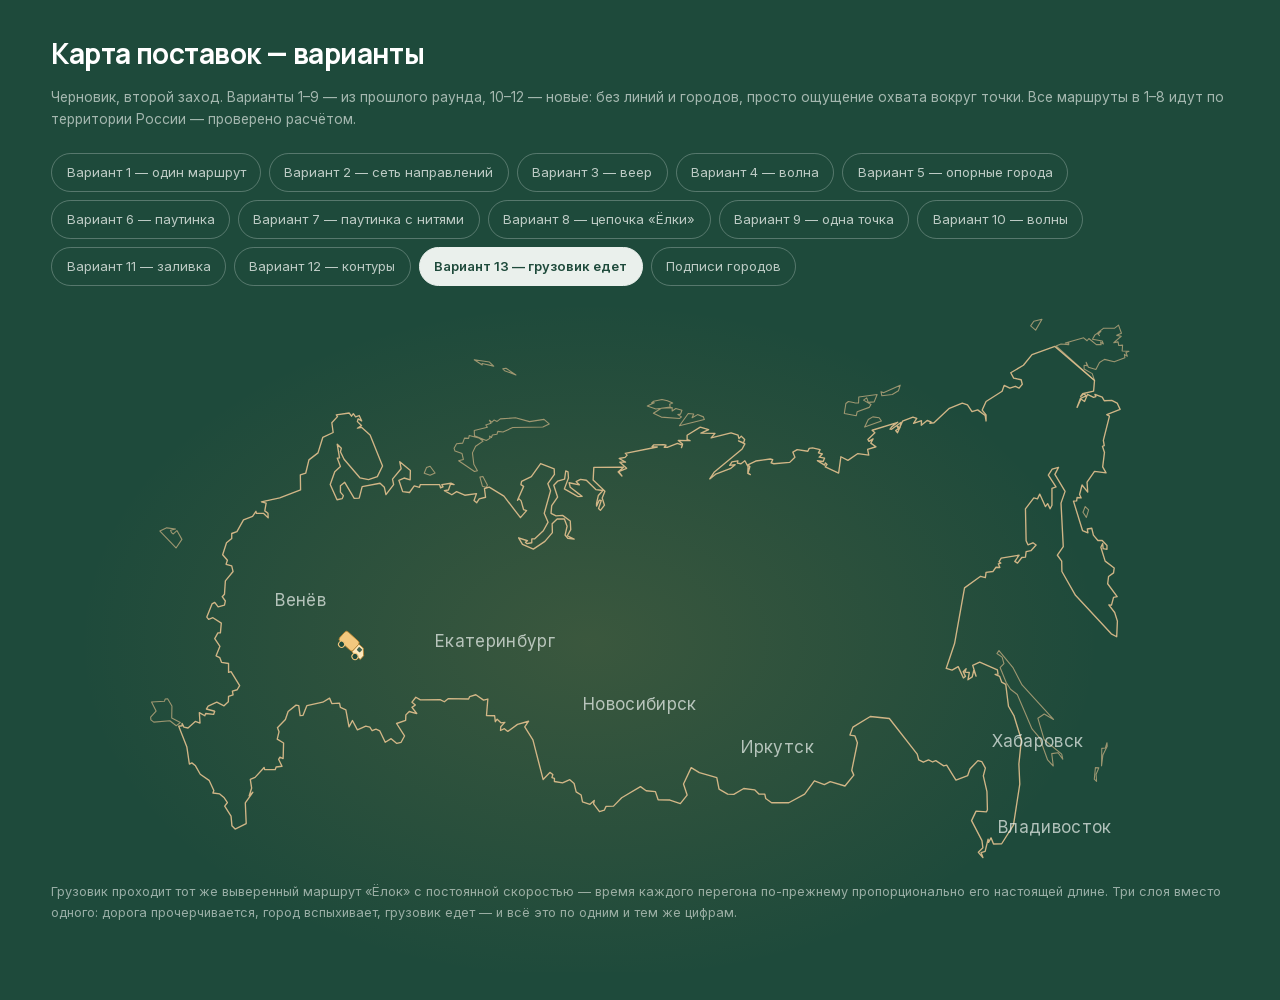
==== commit c3021ece: "Грузовик: убрано свечение, исправлена синхронизация с городами Была реальная ошибка: keyPoints у ani" ====
--- a/map-demo.html
+++ b/map-demo.html
@@ -84,7 +84,6 @@
 
   /* === вариант 13: грузовик едет по маршруту === */
   .truck{transform-box:view-box}
-  .truckglow{transform-box:fill-box;transform-origin:center}
   .tk-body{fill:#F3C87E;stroke:#B9832E;stroke-width:.35}
   .tk-cab{fill:#FFE9BC;stroke:#B9832E;stroke-width:.35}
   .tk-win{fill:#1E4A3B;opacity:.85}
@@ -1101,7 +1100,6 @@
   </div>
   <div class="stage stage--truck" id="stage13">
     <svg viewBox="0 0 520 250" xmlns:xlink="http://www.w3.org/1999/xlink" aria-label="Грузовик едет по маршруту от Венёва до Владивостока">
-      <defs><radialGradient id="truckglowGrad"><stop offset="0%" stop-color="#FFF3D6" stop-opacity=".9"/><stop offset="100%" stop-color="#FFF3D6" stop-opacity="0"/></radialGradient></defs>
       <path id="truckPath" d="M95.1 138.0 Q106.1 137.3 117.2 136.5Q123.5 141.8 129.9 147.1Q138.4 154.8 146.9 162.6Q156.2 158.8 165.5 155.1Q173.0 156.6 180.6 158.0Q190.6 168.0 200.7 178.0Q215.8 180.5 230.9 182.9Q236.0 182.4 241.2 181.9Q252.0 180.4 262.8 178.8Q281.9 190.4 300.9 201.9Q306.7 202.8 312.5 203.7Q322.3 201.4 332.2 199.2Q345.9 186.3 363.0 178.3Q389.7 171.3 382.1 197.9Q397.9 178.7 411.7 199.4Q433.6 205.8 413.7 217.0 Q433.1 226.3 412.6 232.9 Q415.3 234.4 414.1 237.2" fill="none" stroke="none"/>
       <path class="map map--main" d="M411.5 244.0 409.5 241.7 411.5 239.7 411.1 236.5 406.5 227.7 408.5 223.5 413.1 223.8 413.5 222.9 413.3 214.9 411.7 207.9 412.6 204.5 411.0 201.6 409.3 201.2 405.8 204.9 404.8 207.8 399.6 209.8 395.5 203.2 394.2 203.5 390.7 201.2 389.3 201.8 387.5 200.9 385.2 201.9 383.2 200.9 382.5 198.3 370.2 182.6 361.8 181.7 354.1 186.4 352.8 189.9 355.0 190.3 356.1 193.3 353.6 205.5 354.5 207.6 350.6 212.4 344.1 210.5 341.5 211.8 337.1 210.1 332.8 216.0 325.8 219.8 318.2 219.8 315.6 217.9 315.2 216.0 312.7 216.0 310.7 214.1 305.9 213.5 301.5 216.1 298.8 216.0 295.0 213.8 294.0 208.7 286.3 206.5 282.7 204.3 279.3 211.5 280.9 216.4 277.9 220.2 273.3 218.6 268.1 218.5 266.9 214.9 262.8 214.5 260.3 212.7 252.0 217.6 248.4 221.3 245.1 221.4 244.3 223.1 242.2 223.7 239.6 220.3 239.9 218.8 238.0 220.5 234.7 219.4 234.1 216.4 231.9 215.0 231.0 211.3 229.1 209.6 225.9 211.0 222.3 210.4 222.3 209.0 221.2 208.7 221.6 207.3 220.3 206.4 217.3 209.5 212.8 192.0 209.2 186.3 210.9 183.8 206.0 185.2 201.7 188.3 200.2 187.1 198.5 187.9 198.6 186.2 200.4 184.3 198.7 184.5 197.0 182.9 196.2 184.0 195.9 181.4 192.3 181.3 192.9 174.0 191.0 174.5 187.6 172.1 184.9 172.9 184.4 174.0 175.5 173.8 173.7 175.2 171.8 174.3 163.1 174.4 161.1 173.2 159.4 175.4 160.9 176.6 159.4 177.7 161.5 180.4 158.2 179.5 156.7 181.0 156.6 183.4 152.6 184.8 156.1 190.3 154.6 193.1 152.7 193.6 150.2 191.5 147.6 193.1 145.2 188.1 143.5 187.3 141.8 188.0 140.8 186.4 139.0 186.0 135.3 187.6 133.1 183.5 131.6 186.3 130.2 178.8 127.8 177.7 127.4 175.8 124.0 176.0 123.0 173.6 120.0 175.4 113.0 176.9 111.3 181.2 110.0 181.3 109.4 176.9 108.2 176.7 104.7 179.5 103.5 183.0 100.0 186.7 100.7 188.4 99.9 191.7 102.7 193.4 102.5 200.3 101.1 199.7 100.5 200.6 102.0 203.7 99.4 204.0 99.0 205.2 94.3 205.1 94.1 204.2 90.1 208.6 88.0 209.5 88.6 213.3 87.5 216.8 89.1 215.2 85.8 219.9 86.2 229.0 81.3 231.4 79.9 230.0 79.5 225.7 76.7 221.3 77.9 219.7 76.5 217.6 74.5 215.9 71.5 215.5 71.9 214.4 69.8 209.9 65.9 207.2 63.8 203.5 62.2 202.2 61.1 202.7 60.0 195.2 56.4 186.0 57.9 185.8 57.9 184.8 58.7 186.4 60.5 186.8 63.7 183.9 65.8 184.6 65.5 180.0 67.9 181.4 68.3 180.4 71.8 180.8 72.3 179.4 68.6 178.4 69.4 177.1 73.2 175.4 76.4 177.0 78.3 175.2 78.4 172.8 80.4 172.2 80.1 170.5 82.2 169.9 83.3 168.1 79.5 161.9 78.4 162.2 78.4 158.3 75.3 157.8 74.5 155.7 72.9 154.9 74.6 150.7 72.3 147.3 73.7 144.8 74.8 144.8 75.2 140.5 71.5 138.1 69.6 138.8 68.8 137.8 71.1 132.0 72.3 131.3 73.8 133.3 76.6 132.5 77.0 130.7 75.6 128.8 76.6 127.7 77.0 121.8 80.4 117.7 79.8 115.2 77.3 114.5 77.9 112.7 75.8 110.3 77.5 105.0 79.8 103.1 79.8 100.9 82.1 100.1 85.0 94.9 89.0 93.3 90.5 91.1 90.7 92.0 93.8 92.0 95.9 94.0 95.8 92.0 94.4 90.9 95.0 87.5 92.9 86.9 101.0 85.2 110.2 81.6 110.1 75.0 112.5 74.2 113.9 68.4 117.9 65.3 120.0 58.5 124.6 56.3 124.0 52.0 126.5 49.3 126.0 48.5 131.7 47.7 132.7 49.1 133.5 48.0 134.5 49.4 136.1 48.8 137.2 51.2 135.6 50.3 135.3 51.5 137.1 53.2 135.3 54.4 137.1 54.0 140.9 57.4 146.4 71.1 144.1 75.8 140.2 77.1 136.4 76.3 129.4 68.1 127.8 64.8 128.2 63.3 126.4 61.5 127.4 67.5 126.4 67.6 127.8 71.3 125.3 73.6 123.3 79.3 126.3 86.0 128.6 85.5 129.1 84.2 127.8 82.6 127.8 79.8 129.7 78.3 133.9 85.4 136.1 85.3 137.4 80.2 145.3 78.7 147.2 80.5 147.9 83.7 151.3 79.3 150.8 76.9 154.6 72.3 154.0 69.2 158.7 73.1 158.6 77.2 155.9 76.4 153.6 77.4 155.3 82.4 158.3 82.8 160.4 79.9 162.7 80.5 163.1 79.3 171.6 79.3 172.0 80.7 173.1 80.3 172.6 79.3 176.6 78.7 178.0 79.3 176.4 79.1 175.5 81.7 173.7 82.0 177.0 83.8 179.1 82.4 182.7 84.0 187.9 83.3 186.8 86.3 188.0 87.3 189.1 85.6 191.9 84.9 191.4 81.1 193.5 80.4 200.0 84.4 207.3 93.9 210.0 90.8 208.7 90.4 207.6 86.5 206.6 85.5 206.0 86.2 208.7 80.1 207.5 79.3 207.8 77.9 212.1 75.8 216.2 70.0 222.2 72.4 222.3 74.8 219.4 78.9 220.6 82.0 217.8 92.0 219.5 95.9 217.4 99.7 213.5 103.3 212.3 103.3 212.3 105.0 210.2 105.4 209.5 104.8 210.4 104.1 206.5 102.8 208.2 105.7 213.0 107.8 218.1 104.4 221.4 100.5 221.3 96.6 223.5 94.5 226.7 94.5 227.9 97.7 227.0 101.6 228.2 103.0 231.0 103.4 228.0 101.9 229.5 99.2 229.3 95.4 225.9 92.9 223.0 93.1 220.8 92.0 221.1 88.6 223.7 84.8 222.0 79.6 223.7 77.8 226.8 76.9 227.3 73.3 228.3 73.7 228.5 76.4 226.7 81.2 232.7 84.6 234.5 84.5 229.3 80.5 228.8 78.5 233.3 79.4 231.9 78.0 233.8 77.0 236.4 77.4 240.6 81.5 243.7 81.9 241.7 84.1 240.9 87.6 240.9 88.8 242.1 86.2 243.0 86.3 241.8 89.9 242.6 90.7 244.4 88.4 243.4 85.2 244.6 82.2 239.4 77.3 239.7 71.7 252.8 71.6 250.4 73.7 252.1 75.5 250.7 73.6 254.2 72.1 251.2 69.4 253.7 69.4 250.9 67.8 253.5 67.3 254.4 66.3 253.6 65.5 267.7 62.7 265.4 62.6 266.1 61.8 270.6 61.7 271.6 61.9 270.8 62.8 272.4 62.8 276.6 61.1 278.8 61.9 278.4 63.0 278.9 61.4 277.0 59.8 282.2 59.9 280.9 59.4 280.9 57.5 286.7 53.9 290.4 55.0 287.0 56.6 293.2 56.7 291.5 58.7 300.3 56.5 303.4 57.5 303.8 59.0 304.8 57.9 306.3 59.4 305.8 60.9 303.6 60.0 306.4 61.3 305.2 63.6 292.8 73.9 290.9 76.8 293.5 74.7 300.2 72.1 302.1 70.5 299.7 70.8 300.7 69.3 303.3 68.8 303.1 69.8 304.7 70.1 306.4 68.8 307.8 71.4 307.7 74.4 308.8 74.9 307.8 74.2 308.6 71.3 307.7 70.6 311.2 68.9 317.6 68.0 318.7 68.3 318.0 69.7 319.2 70.1 326.2 69.5 328.5 67.2 327.6 65.0 329.5 63.9 334.2 64.6 334.8 63.3 336.3 63.1 339.6 63.9 338.9 65.3 340.6 65.8 339.2 67.2 341.6 67.6 341.0 69.1 338.4 68.7 341.6 70.7 341.9 69.7 342.7 70.4 341.9 71.5 347.8 74.2 348.8 67.0 351.9 68.6 356.3 65.6 361.1 66.3 360.6 63.8 364.3 62.6 362.0 61.0 363.0 59.1 361.2 60.2 360.7 59.4 363.8 56.4 362.6 55.3 373.9 51.8 371.3 53.7 370.5 54.8 371.2 54.9 375.3 51.9 374.9 54.2 373.5 53.3 374.2 54.6 373.0 55.4 373.8 56.4 376.0 51.3 380.6 49.5 382.3 50.1 380.9 52.3 384.4 51.1 384.3 53.1 386.9 51.0 388.6 51.6 388.1 52.2 389.9 52.0 396.7 45.6 402.4 43.3 404.7 44.1 406.7 47.1 409.2 46.3 412.5 48.8 412.9 51.2 412.9 48.5 411.2 46.4 412.9 42.6 420.0 38.1 420.9 35.5 423.4 36.7 425.8 35.9 427.5 36.7 428.9 35.0 428.4 33.0 425.1 32.3 423.8 29.9 429.4 26.6 433.2 21.9 443.3 18.3 460.8 33.3 460.4 38.0 455.5 39.2 454.7 40.4 456.1 39.2 457.1 40.1 454.6 41.2 453.1 45.2 454.8 41.5 456.4 42.6 457.7 39.5 460.4 40.8 461.4 40.5 461.0 39.5 464.2 40.7 465.1 42.3 468.4 42.1 470.8 43.3 472.1 46.1 466.2 48.4 467.4 49.1 464.7 59.8 465.1 62.1 464.3 62.4 465.2 65.1 464.4 71.5 465.9 74.1 460.8 73.5 457.5 78.2 457.8 82.6 455.3 79.5 454.2 83.7 454.9 85.2 453.1 85.0 452.9 86.5 451.5 86.6 455.5 99.6 457.9 100.6 457.6 98.9 459.6 98.6 460.3 101.6 462.3 104.0 464.2 104.0 466.3 106.2 466.3 107.9 464.6 107.6 464.4 105.3 463.6 107.0 465.5 113.1 469.5 116.1 469.2 118.3 467.0 119.9 466.6 123.1 470.8 128.8 469.2 129.1 468.3 132.5 467.1 132.4 469.7 135.8 470.9 139.6 470.6 146.5 468.2 145.2 452.4 128.2 446.4 117.7 446.3 113.1 444.4 110.5 447.0 106.7 446.0 87.5 447.8 82.3 443.3 74.8 444.9 71.7 442.1 72.5 440.4 75.1 443.8 80.3 442.0 81.0 442.0 88.4 441.2 90.0 440.1 87.7 439.1 89.0 436.6 83.5 435.6 85.6 434.0 85.2 430.3 90.0 430.6 104.1 431.4 105.9 433.6 105.0 435.0 106.0 432.7 108.5 430.6 108.9 430.3 111.3 428.7 111.5 426.8 114.0 425.6 113.2 427.5 110.5 419.6 111.8 418.6 113.4 419.4 114.0 418.3 114.3 419.0 115.9 417.3 115.8 415.9 117.7 412.9 118.1 412.6 120.4 410.5 119.8 403.4 124.9 399.0 149.5 395.3 160.5 397.9 161.2 400.6 159.7 402.9 164.7 403.8 164.0 402.8 161.9 404.1 160.6 403.6 162.1 405.5 162.3 404.9 165.5 406.8 164.2 407.5 161.3 408.5 163.9 407.0 159.1 410.1 157.7 417.9 161.1 418.2 163.0 416.9 163.1 418.9 164.0 419.8 166.5 421.6 167.5 422.8 177.2 425.2 181.3 428.5 192.0 427.4 202.7 427.8 211.6 425.0 229.7 419.8 237.9 416.2 238.0 415.1 235.3 414.0 237.3 413.8 235.9 412.5 241.3 410.7 241.8Z"/>
       <path class="map map--isl" d="M418.6 152.6 424.7 160.0 428.8 167.8 442.7 183.0 438.6 180.6 435.8 182.5 438.6 192.0 446.3 198.3 446.8 200.6 444.7 197.7 441.9 198.1 442.6 203.6 440.1 200.9 436.5 191.0 433.2 187.2 426.7 172.0 423.7 169.7 421.8 166.7 419.1 160.1 420.8 158.4 420.0 155.5 417.7 153.9ZM443.8 18.1 446.0 17.2 449.4 17.5 449.4 16.7 447.9 16.8 456.0 14.5 457.5 15.8 458.3 14.8 461.6 17.5 463.7 17.5 463.5 16.4 464.7 17.2 464.2 15.9 459.9 15.1 461.0 13.2 462.1 12.5 463.0 13.5 462.4 12.8 463.6 11.6 462.3 12.2 464.7 10.3 469.7 10.2 471.4 8.9 472.7 12.5 470.6 13.4 472.6 13.8 469.3 16.6 471.2 16.3 471.5 17.9 473.2 17.7 473.0 20.3 476.0 20.4 474.7 21.0 475.3 22.6 474.0 21.8 474.2 23.3 469.5 25.1 465.2 24.0 463.0 25.4 461.4 28.5 458.1 27.5 457.1 25.3 457.5 26.8 456.2 26.6 456.2 28.3 459.8 30.3 460.8 33.3ZM217.2 53.9 203.9 54.1 199.6 56.1 197.3 55.8 196.9 57.1 194.9 57.4 194.5 58.5 193.7 57.9 193.8 58.9 192.2 59.8 187.0 57.7 186.9 55.4 192.7 54.0 192.0 53.0 194.3 52.2 193.6 50.9 194.7 51.7 195.6 50.8 197.0 51.4 198.4 50.3 205.1 49.8 211.3 51.5 217.7 50.5 220.0 52.5ZM188.9 58.7 190.8 60.1 187.5 62.4 186.1 65.3 186.7 70.3 188.3 73.2 187.0 73.5 180.0 68.8 182.1 68.2 181.5 65.6 178.4 64.5 178.0 63.3 179.1 61.3 181.8 61.0 182.6 58.8 184.4 58.9 184.7 57.6ZM50.4 174.0 51.5 173.9 53.4 177.1 53.3 182.4 57.1 184.4 55.3 185.8 52.5 183.6 45.4 184.2 44.1 183.2 44.0 182.0 46.4 179.3 44.4 175.3 50.1 175.0ZM354.9 43.2 356.6 43.3 356.7 40.6 364.8 39.5 363.5 42.8 360.9 43.0 360.2 41.0 358.8 42.0 362.1 43.9 361.3 45.2 356.0 47.1 355.6 48.9 350.3 47.9 351.0 43.5 352.1 42.6ZM55.0 98.9 52.8 99.5 53.2 100.5 54.0 101.1 55.6 99.6 57.8 103.5 55.2 107.3 48.1 99.8 51.1 98.4ZM274.3 45.3 274.3 46.8 275.9 45.7 278.6 46.5 278.0 48.2 276.8 48.4 278.4 49.4 277.6 50.1 269.5 49.5 266.0 47.8 269.5 45.6ZM283.8 48.1 283.1 49.8 285.5 48.4 288.1 49.4 288.5 50.6 277.5 53.3 281.4 47.9ZM272.2 42.3 274.5 43.3 273.2 43.8 273.4 45.1 267.1 45.9 263.3 44.6 266.4 43.2 265.2 43.2 266.1 42.5 269.8 41.7ZM466.4 194.9 464.5 198.7 463.9 203.5 464.0 195.8 465.6 195.6 466.3 193.3ZM367.6 38.7 375.0 35.4 374.2 37.9 371.5 39.5 366.9 40.1 366.5 38.3ZM362.9 49.4 365.7 49.8 366.7 51.2 359.3 53.9 360.9 50.6ZM193.6 25.2 195.5 27.0 190.4 25.8 190.4 26.5 186.9 24.2ZM434.0 7.2 437.6 6.3 434.8 11.1 432.6 9.2ZM200.9 27.9 205.3 30.9 200.3 29.0 199.5 28.2ZM169.6 74.2 167.4 75.2 164.8 74.3 165.8 71.8 167.4 71.2ZM192.7 79.5 192.3 80.6 190.5 80.0 189.4 76.0 190.7 75.7ZM461.2 204.3 462.7 204.4 461.5 207.2 461.7 210.4 460.7 209.4ZM457.2 93.8 455.7 91.5 456.7 89.0 458.2 90.5Z"/>
@@ -1145,7 +1143,6 @@
       <text class="lb lb--always" x="415.7" y="195.4">Хабаровск</text>
       <text class="lb lb--always" x="418.1" y="233.2">Владивосток</text>
       <g class="truck">
-        <circle class="truckglow" r="7.5" fill="url(#truckglowGrad)"/>
         <g transform="translate(-6.5,-4.5)">
           <rect class="tk-body" x="0" y="1.6" width="8.2" height="5.4" rx="1.1"/>
           <path class="tk-cab" d="M8.2 2.4h2.6l2.4 2.4v2.2h-5z"/>
@@ -1154,7 +1151,7 @@
           <circle class="tk-wheel" cx="10.6" cy="7.6" r="1.35"/>
         </g>
         <animateMotion dur="15.83s" repeatCount="indefinite" rotate="auto" calcMode="linear"
-          keyPoints="0;0.04372;0.08049;0.12522;0.16641;0.20154;0.2531;0.30756;0.33637;0.37971;0.45186;0.48231;0.52363;0.58643;0.63672;0.68992;0.7536;0.7536;0.7536" keyTimes="0;0.04372;0.08049;0.12522;0.16641;0.20154;0.2531;0.30756;0.33637;0.37971;0.45186;0.48231;0.52363;0.58643;0.63672;0.68992;0.7536;0.91787;1">
+          keyPoints="0;0.050591;0.088373;0.140916;0.186721;0.221838;0.2866;0.356476;0.380111;0.42995;0.531712;0.558523;0.604676;0.69005;0.77682;0.86143;1;1;1" keyTimes="0;0.04372;0.08049;0.12522;0.16641;0.20154;0.2531;0.30756;0.33637;0.37971;0.45186;0.48231;0.52363;0.58643;0.63672;0.68992;0.7536;0.91787;1">
           <mpath href="#truckPath" xlink:href="#truckPath"/>
         </animateMotion>
         <animate attributeName="opacity" dur="15.83s" repeatCount="indefinite"
--- a/css/style.css
+++ b/css/style.css
@@ -86,16 +86,28 @@
 .map--isl{stroke-width:1.1;opacity:.62}
 
 
-/* Точка производства на карте: дыхание вместо мигания. Свечение —
-   радиальный градиент, у масштабируемого круга со сплошной заливкой
-   был бы виден жёсткий край. Два слоя идут навстречу с некратными
-   периодами 7,2 и 4,6 с, поэтому пульс не читается как метроном. */
-.pt circle{transform-box:fill-box;transform-origin:center}
-.pt__ring{fill:none;stroke:#F3C87E;stroke-width:.9;opacity:.31;vector-effect:non-scaling-stroke}
-.pt__core{fill:#FFF6E2}
-.pt__lb{fill:rgba(234,240,236,.72);font-family:var(--body);font-size:7.5px;letter-spacing:.02em}
-/* карта на телефоне вдвое уже, подпись вместе с ней уезжала в нечитаемые пять пикселей */
-@media (max-width:640px){.pt__lb{font-size:12px}}
+/* Грузовик едет по выверенному маршруту Венёв → Владивосток через
+   Екатеринбург, Новосибирск, Иркутск и Хабаровск — те же расстояния и
+   пропорции, что уже были посчитаны и проверены на пересечение границы.
+   Без анимации (нет JS, или prefers-reduced-motion) дорога и города
+   остаются полностью нарисованными — эти правила не требуют .js,
+   опасности «недорисованного хвоста», как у общего контура карты, тут
+   нет: короткие сегменты, запас в дэше явно больше нужного. */
+.ln{fill:none;stroke:#EFB35C;stroke-width:1.5;stroke-linecap:round;vector-effect:non-scaling-stroke;opacity:.85}
+.ct{fill:#F3C87E;opacity:.9;transform-box:fill-box;transform-origin:center}
+.ct--home{fill:#FFF6E2}
+.lb{fill:rgba(234,240,236,.72);font-family:var(--body);font-size:7.5px;letter-spacing:.02em}
+/* карта на телефоне вдвое уже, подписи вместе с ней уезжали в нечитаемые пять пикселей */
+@media (max-width:640px){.lb{font-size:12px}}
+
+/* сам грузовик: по умолчанию скрыт (.truck{opacity:0} ниже) — виден,
+   только пока его двигает SMIL. Так безопаснее, чем display:none:
+   играть с getBBox/motion-path внутри спрятанного через display элемента
+   рискованнее, чем через прозрачность. */
+.tk-body{fill:#F3C87E;stroke:#B9832E;stroke-width:.35}
+.tk-cab{fill:#FFE9BC;stroke:#B9832E;stroke-width:.35}
+.tk-win{fill:#1E4A3B;opacity:.85}
+.tk-wheel{fill:#1E4A3B;stroke:#F3C87E;stroke-width:.45}
 
 /* ---------- фирменный знак ---------- */
 /* кольцо и стебель берут зелёный сайта, зерно остаётся фирменным жёлтым —
@@ -417,16 +429,45 @@
   @keyframes trace{to{stroke-dashoffset:0}}
 
 
-  /* дыхание точки производства; амплитуда подобрана по варианту «тише» */
-  .pt__far {animation:brFar  7.2s cubic-bezier(.45,0,.55,1) infinite alternate}
-  .pt__near{animation:brNear 4.6s cubic-bezier(.45,0,.55,1) infinite alternate}
-  .pt__core{animation:brCore 4.6s cubic-bezier(.45,0,.55,1) infinite alternate}
-  .pt__ring{animation:brRing 7.2s cubic-bezier(.45,0,.55,1) infinite alternate}
-  @keyframes brFar {from{opacity:.21;transform:scale(.88)} to{opacity:.45;transform:scale(1.12)}}
-  @keyframes brNear{from{opacity:.38;transform:scale(1.06)}to{opacity:.62;transform:scale(.9)}}
-  @keyframes brCore{from{opacity:.82}to{opacity:1}}
-  @keyframes brRing{from{opacity:.17;transform:scale(1)}  to{opacity:.37;transform:scale(1.06)}}
-  @keyframes fadeRt{to{opacity:.5}}
+  /* маршрут и города оживают только когда движение разрешено — иначе
+     они и так полностью нарисованы правилом выше без единой анимации */
+  .ln{stroke-dasharray:var(--len,400);stroke-dashoffset:var(--len,400);opacity:0}
+  .ct{opacity:0}
+  .ln,.ct{animation:var(--k) 15.83s linear infinite}
+  .ct{animation-timing-function:cubic-bezier(.34,1.5,.64,1)}
+  @keyframes ln0{0%,0.0%{stroke-dashoffset:var(--len);opacity:.85}4.372%{stroke-dashoffset:0;opacity:.85}91.787%{stroke-dashoffset:0;opacity:.85}100%{stroke-dashoffset:0;opacity:0}}
+  @keyframes ln1{0%,4.372%{stroke-dashoffset:var(--len);opacity:.85}8.049%{stroke-dashoffset:0;opacity:.85}91.787%{stroke-dashoffset:0;opacity:.85}100%{stroke-dashoffset:0;opacity:0}}
+  @keyframes ln2{0%,8.049%{stroke-dashoffset:var(--len);opacity:.85}12.522%{stroke-dashoffset:0;opacity:.85}91.787%{stroke-dashoffset:0;opacity:.85}100%{stroke-dashoffset:0;opacity:0}}
+  @keyframes ln3{0%,12.522%{stroke-dashoffset:var(--len);opacity:.85}16.641%{stroke-dashoffset:0;opacity:.85}91.787%{stroke-dashoffset:0;opacity:.85}100%{stroke-dashoffset:0;opacity:0}}
+  @keyframes ln4{0%,16.641%{stroke-dashoffset:var(--len);opacity:.85}20.154%{stroke-dashoffset:0;opacity:.85}91.787%{stroke-dashoffset:0;opacity:.85}100%{stroke-dashoffset:0;opacity:0}}
+  @keyframes ln5{0%,20.154%{stroke-dashoffset:var(--len);opacity:.85}25.31%{stroke-dashoffset:0;opacity:.85}91.787%{stroke-dashoffset:0;opacity:.85}100%{stroke-dashoffset:0;opacity:0}}
+  @keyframes ln6{0%,25.31%{stroke-dashoffset:var(--len);opacity:.85}30.756%{stroke-dashoffset:0;opacity:.85}91.787%{stroke-dashoffset:0;opacity:.85}100%{stroke-dashoffset:0;opacity:0}}
+  @keyframes ln7{0%,30.756%{stroke-dashoffset:var(--len);opacity:.85}33.637%{stroke-dashoffset:0;opacity:.85}91.787%{stroke-dashoffset:0;opacity:.85}100%{stroke-dashoffset:0;opacity:0}}
+  @keyframes ln8{0%,33.637%{stroke-dashoffset:var(--len);opacity:.85}37.971%{stroke-dashoffset:0;opacity:.85}91.787%{stroke-dashoffset:0;opacity:.85}100%{stroke-dashoffset:0;opacity:0}}
+  @keyframes ln9{0%,37.971%{stroke-dashoffset:var(--len);opacity:.85}45.186%{stroke-dashoffset:0;opacity:.85}91.787%{stroke-dashoffset:0;opacity:.85}100%{stroke-dashoffset:0;opacity:0}}
+  @keyframes ln10{0%,45.186%{stroke-dashoffset:var(--len);opacity:.85}48.231%{stroke-dashoffset:0;opacity:.85}91.787%{stroke-dashoffset:0;opacity:.85}100%{stroke-dashoffset:0;opacity:0}}
+  @keyframes ln11{0%,48.231%{stroke-dashoffset:var(--len);opacity:.85}52.363%{stroke-dashoffset:0;opacity:.85}91.787%{stroke-dashoffset:0;opacity:.85}100%{stroke-dashoffset:0;opacity:0}}
+  @keyframes ln12{0%,52.363%{stroke-dashoffset:var(--len);opacity:.85}58.643%{stroke-dashoffset:0;opacity:.85}91.787%{stroke-dashoffset:0;opacity:.85}100%{stroke-dashoffset:0;opacity:0}}
+  @keyframes ln13{0%,58.643%{stroke-dashoffset:var(--len);opacity:.85}63.672%{stroke-dashoffset:0;opacity:.85}91.787%{stroke-dashoffset:0;opacity:.85}100%{stroke-dashoffset:0;opacity:0}}
+  @keyframes ln14{0%,63.672%{stroke-dashoffset:var(--len);opacity:.85}68.992%{stroke-dashoffset:0;opacity:.85}91.787%{stroke-dashoffset:0;opacity:.85}100%{stroke-dashoffset:0;opacity:0}}
+  @keyframes ln15{0%,68.992%{stroke-dashoffset:var(--len);opacity:.85}75.36%{stroke-dashoffset:0;opacity:.85}91.787%{stroke-dashoffset:0;opacity:.85}100%{stroke-dashoffset:0;opacity:0}}
+  @keyframes ct0{0%,0.0%{opacity:0;transform:scale(.3)}0.9%{opacity:1;transform:scale(1.6)}2.2%{opacity:.95;transform:scale(1)}91.787%{opacity:.95;transform:scale(1)}100%{opacity:0;transform:scale(1)}}
+  @keyframes ct1{0%,4.372%{opacity:0;transform:scale(.3)}5.272%{opacity:1;transform:scale(1.6)}6.572%{opacity:.95;transform:scale(1)}91.787%{opacity:.95;transform:scale(1)}100%{opacity:0;transform:scale(1)}}
+  @keyframes ct2{0%,8.049%{opacity:0;transform:scale(.3)}8.949%{opacity:1;transform:scale(1.6)}10.249%{opacity:.95;transform:scale(1)}91.787%{opacity:.95;transform:scale(1)}100%{opacity:0;transform:scale(1)}}
+  @keyframes ct3{0%,12.522%{opacity:0;transform:scale(.3)}13.422%{opacity:1;transform:scale(1.6)}14.722%{opacity:.95;transform:scale(1)}91.787%{opacity:.95;transform:scale(1)}100%{opacity:0;transform:scale(1)}}
+  @keyframes ct4{0%,16.641%{opacity:0;transform:scale(.3)}17.541%{opacity:1;transform:scale(1.6)}18.841%{opacity:.95;transform:scale(1)}91.787%{opacity:.95;transform:scale(1)}100%{opacity:0;transform:scale(1)}}
+  @keyframes ct5{0%,20.154%{opacity:0;transform:scale(.3)}21.054%{opacity:1;transform:scale(1.6)}22.354%{opacity:.95;transform:scale(1)}91.787%{opacity:.95;transform:scale(1)}100%{opacity:0;transform:scale(1)}}
+  @keyframes ct6{0%,25.31%{opacity:0;transform:scale(.3)}26.21%{opacity:1;transform:scale(1.6)}27.51%{opacity:.95;transform:scale(1)}91.787%{opacity:.95;transform:scale(1)}100%{opacity:0;transform:scale(1)}}
+  @keyframes ct7{0%,30.756%{opacity:0;transform:scale(.3)}31.656%{opacity:1;transform:scale(1.6)}32.956%{opacity:.95;transform:scale(1)}91.787%{opacity:.95;transform:scale(1)}100%{opacity:0;transform:scale(1)}}
+  @keyframes ct8{0%,33.637%{opacity:0;transform:scale(.3)}34.537%{opacity:1;transform:scale(1.6)}35.837%{opacity:.95;transform:scale(1)}91.787%{opacity:.95;transform:scale(1)}100%{opacity:0;transform:scale(1)}}
+  @keyframes ct9{0%,37.971%{opacity:0;transform:scale(.3)}38.871%{opacity:1;transform:scale(1.6)}40.171%{opacity:.95;transform:scale(1)}91.787%{opacity:.95;transform:scale(1)}100%{opacity:0;transform:scale(1)}}
+  @keyframes ct10{0%,45.186%{opacity:0;transform:scale(.3)}46.086%{opacity:1;transform:scale(1.6)}47.386%{opacity:.95;transform:scale(1)}91.787%{opacity:.95;transform:scale(1)}100%{opacity:0;transform:scale(1)}}
+  @keyframes ct11{0%,48.231%{opacity:0;transform:scale(.3)}49.131%{opacity:1;transform:scale(1.6)}50.431%{opacity:.95;transform:scale(1)}91.787%{opacity:.95;transform:scale(1)}100%{opacity:0;transform:scale(1)}}
+  @keyframes ct12{0%,52.363%{opacity:0;transform:scale(.3)}53.263%{opacity:1;transform:scale(1.6)}54.563%{opacity:.95;transform:scale(1)}91.787%{opacity:.95;transform:scale(1)}100%{opacity:0;transform:scale(1)}}
+  @keyframes ct13{0%,58.643%{opacity:0;transform:scale(.3)}59.543%{opacity:1;transform:scale(1.6)}60.843%{opacity:.95;transform:scale(1)}91.787%{opacity:.95;transform:scale(1)}100%{opacity:0;transform:scale(1)}}
+  @keyframes ct14{0%,63.672%{opacity:0;transform:scale(.3)}64.572%{opacity:1;transform:scale(1.6)}65.872%{opacity:.95;transform:scale(1)}91.787%{opacity:.95;transform:scale(1)}100%{opacity:0;transform:scale(1)}}
+  @keyframes ct15{0%,68.992%{opacity:0;transform:scale(.3)}69.892%{opacity:1;transform:scale(1.6)}71.192%{opacity:.95;transform:scale(1)}91.787%{opacity:.95;transform:scale(1)}100%{opacity:0;transform:scale(1)}}
+  @keyframes ct16{0%,75.36%{opacity:0;transform:scale(.3)}76.26%{opacity:1;transform:scale(1.6)}77.56%{opacity:.95;transform:scale(1)}91.787%{opacity:.95;transform:scale(1)}100%{opacity:0;transform:scale(1)}}
   @keyframes pop{to{opacity:.9;transform:scale(1)}}
   @keyframes popHome{to{opacity:1;transform:scale(1)}}
 
